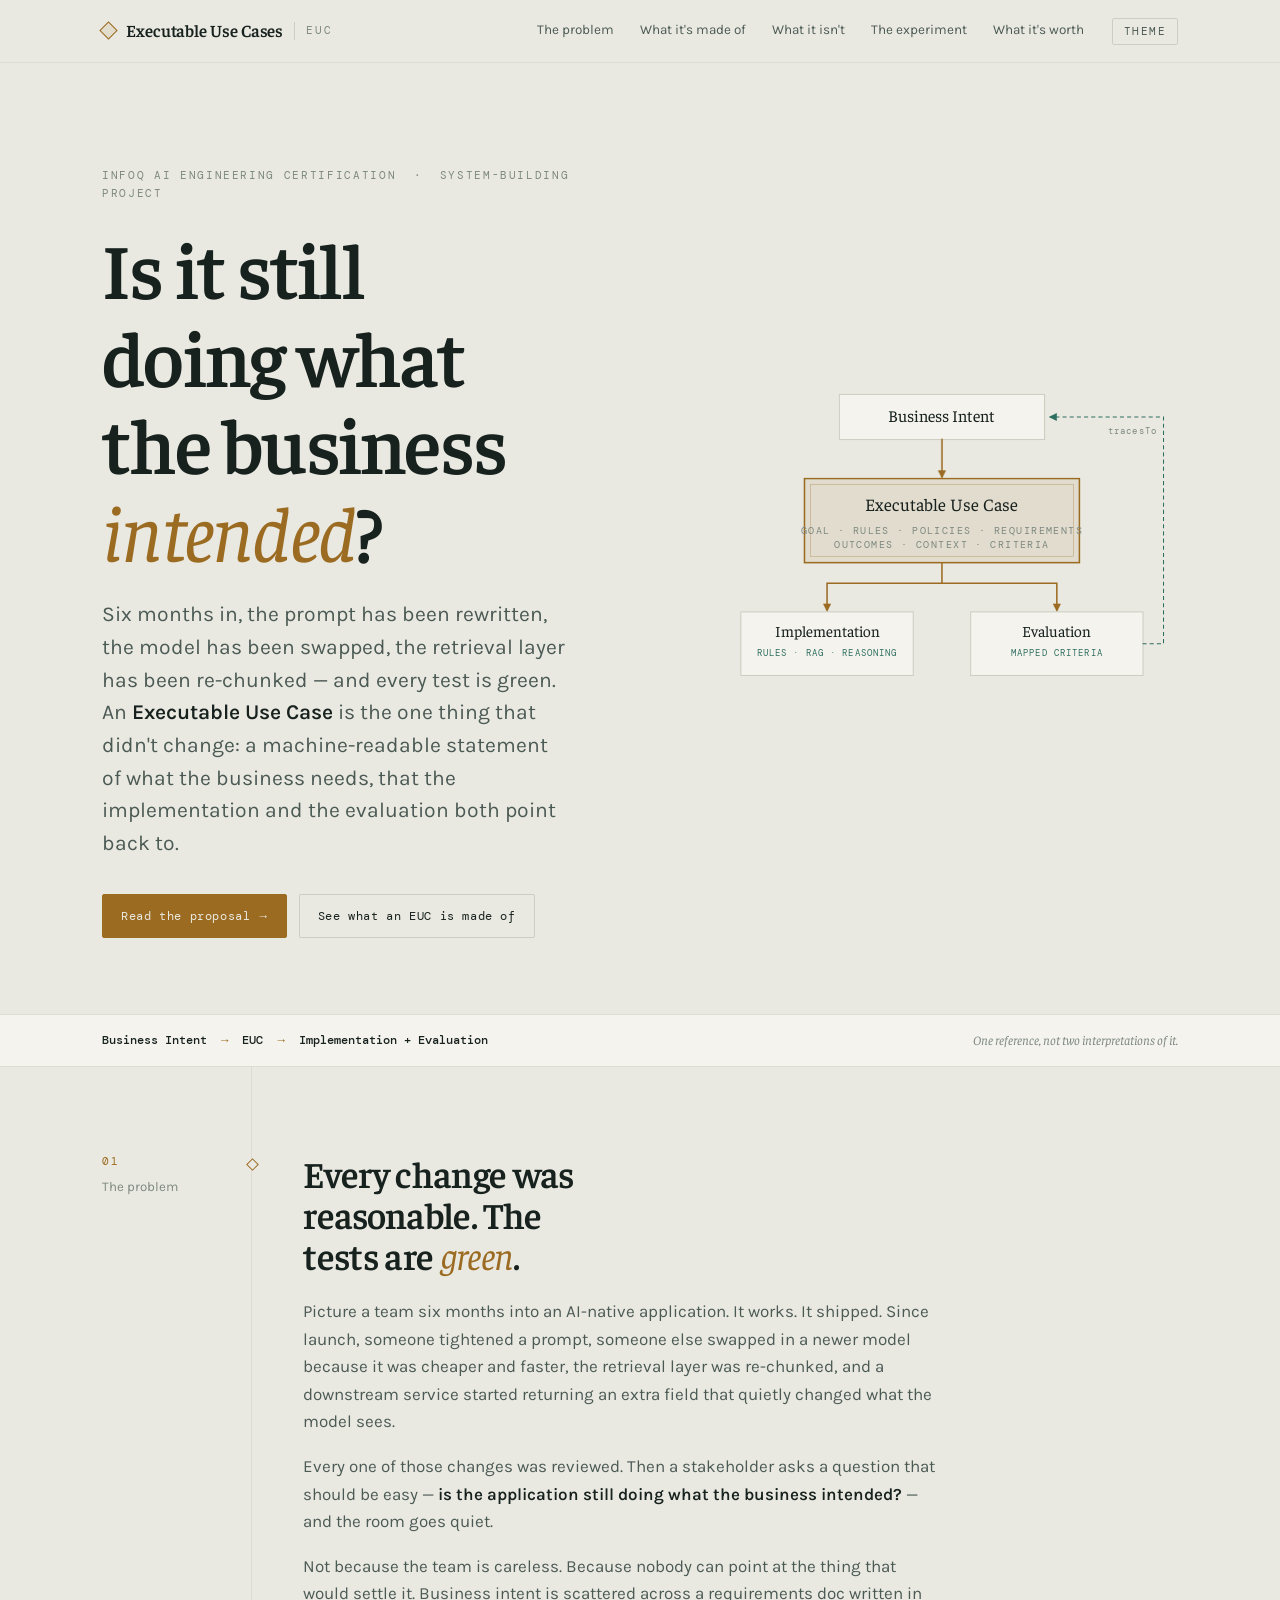
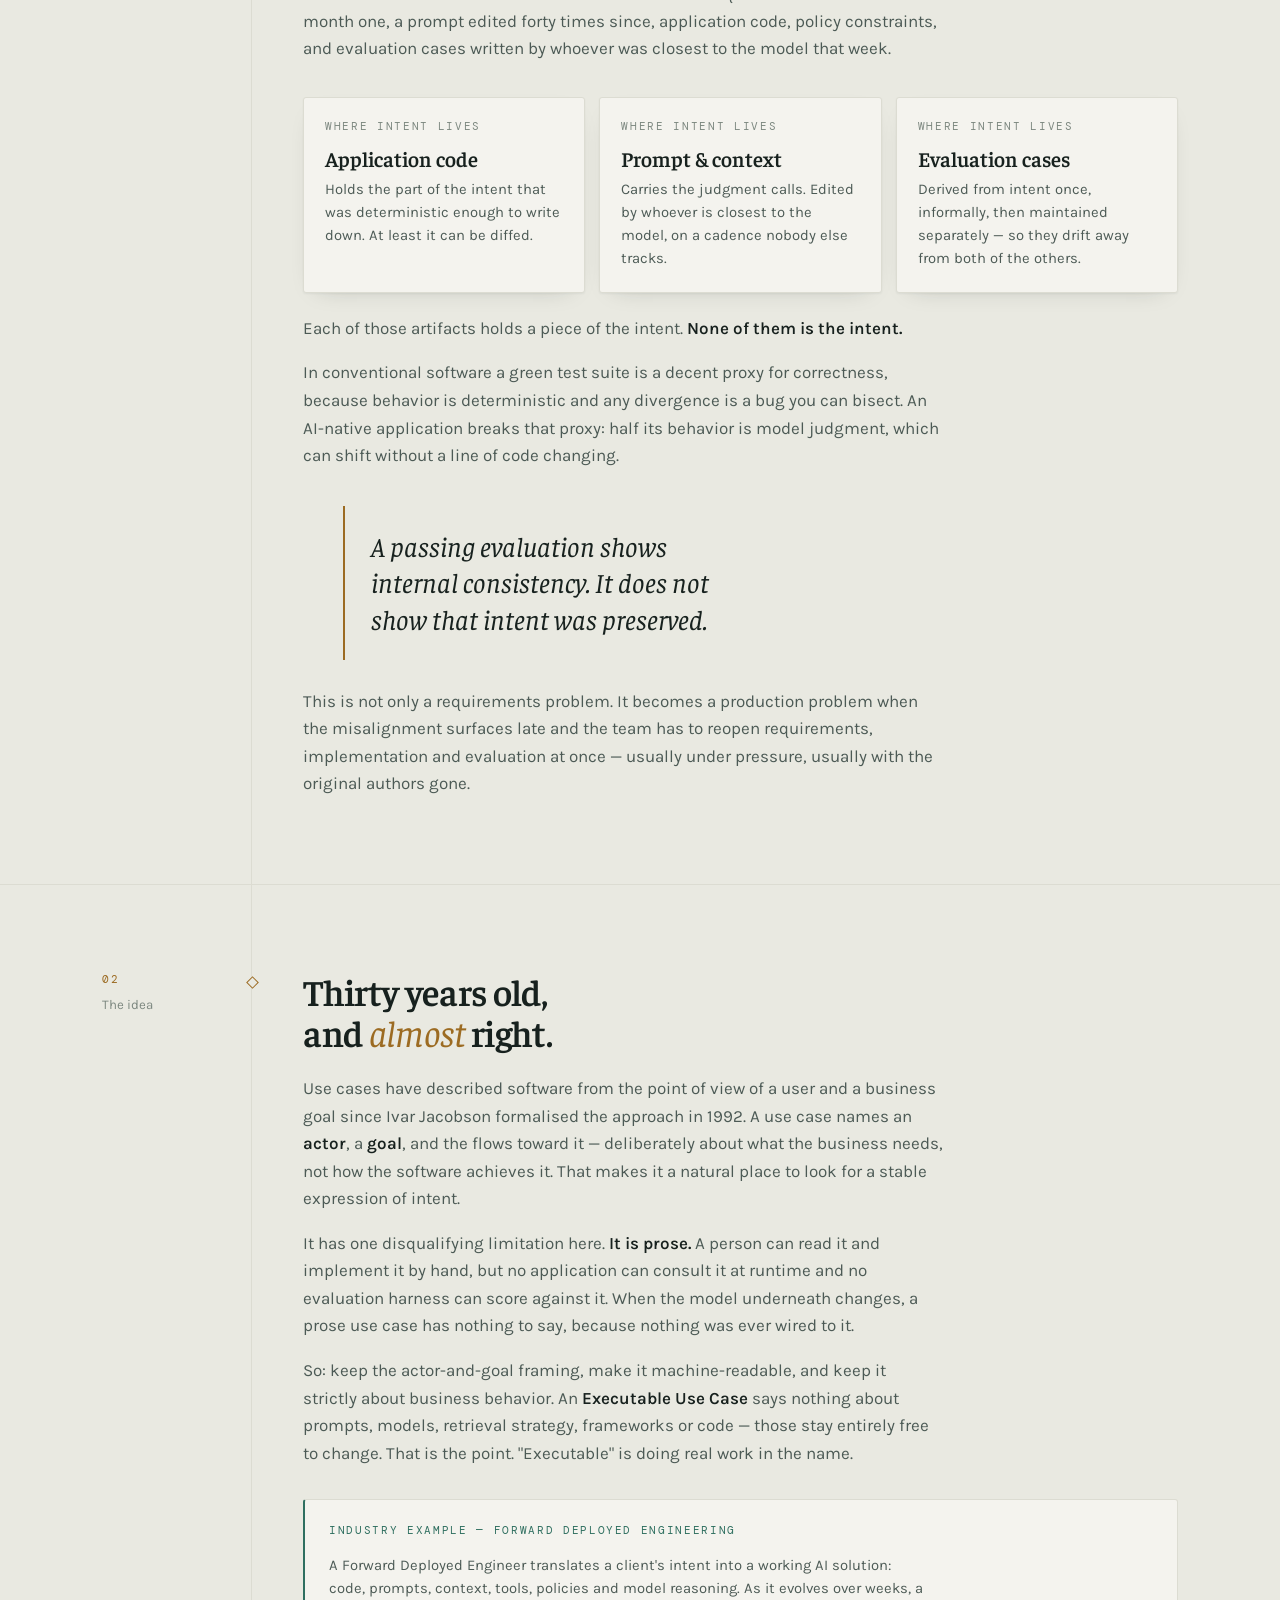
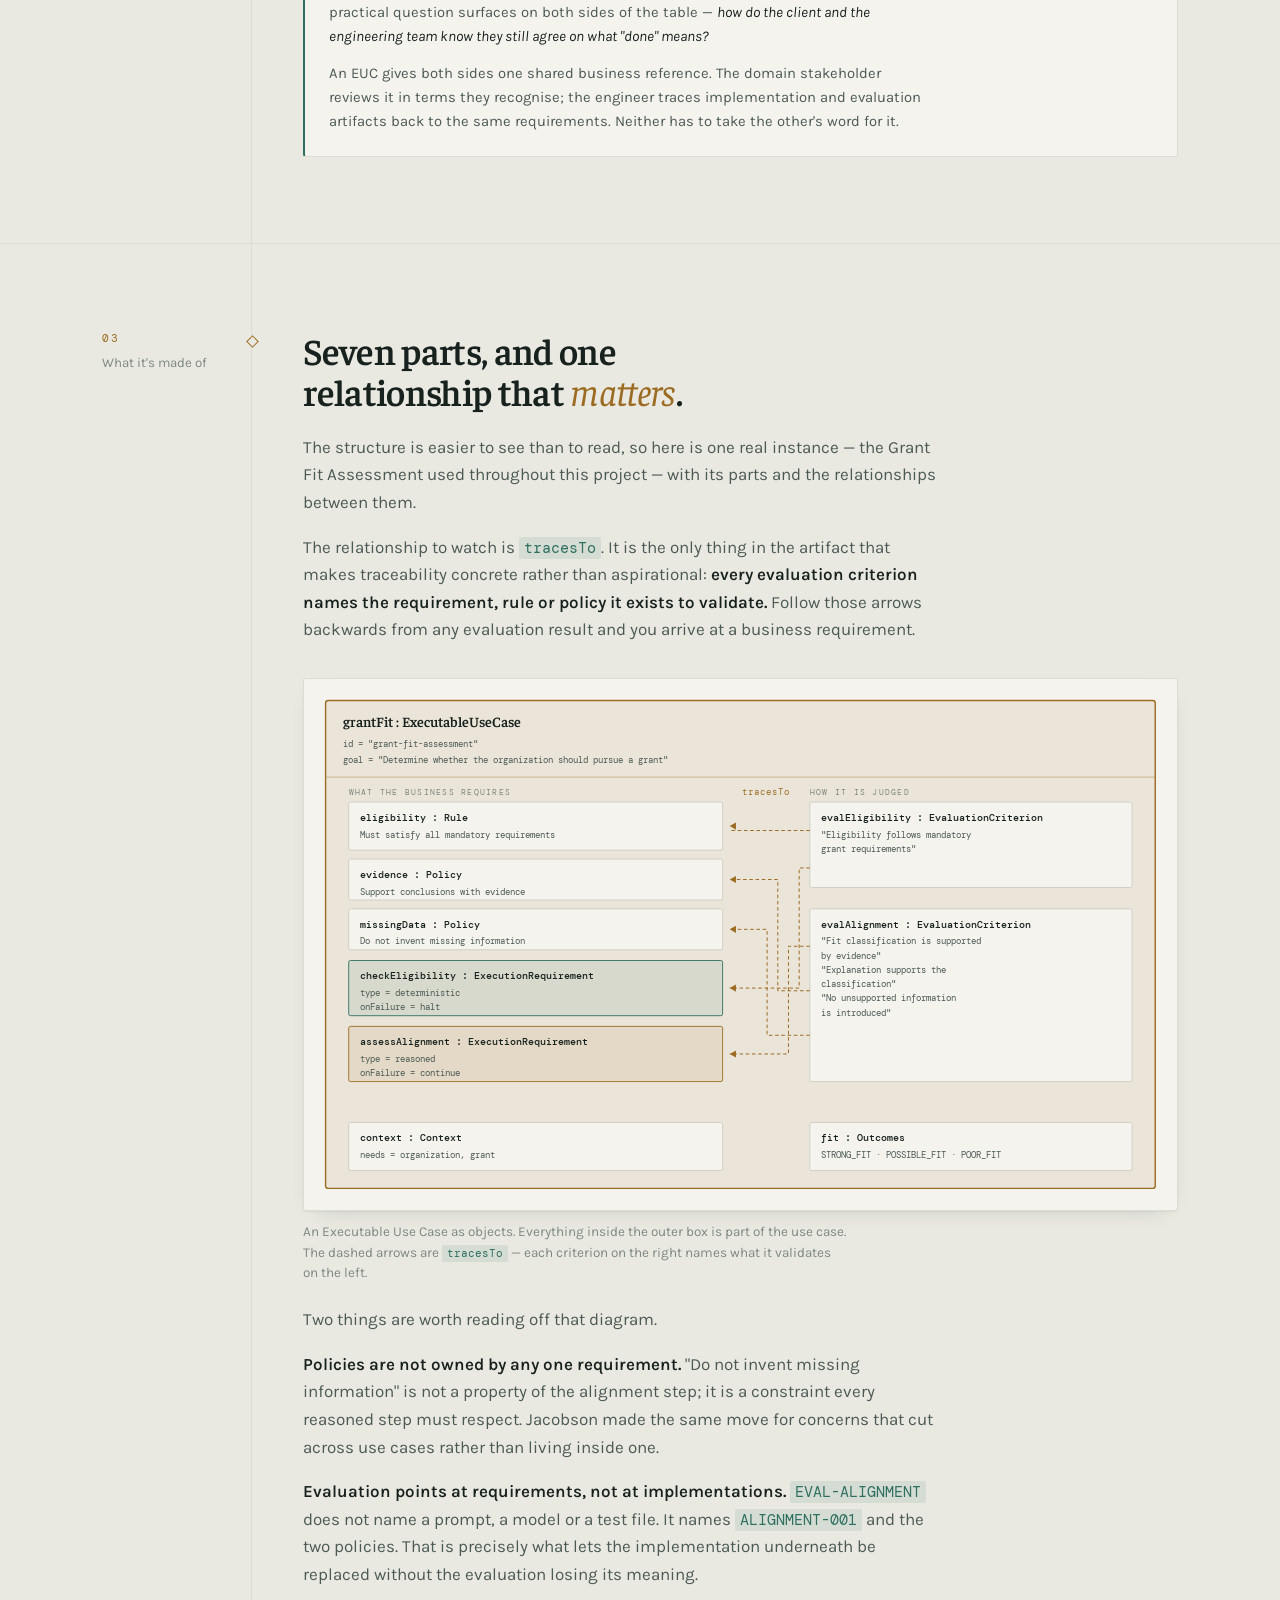
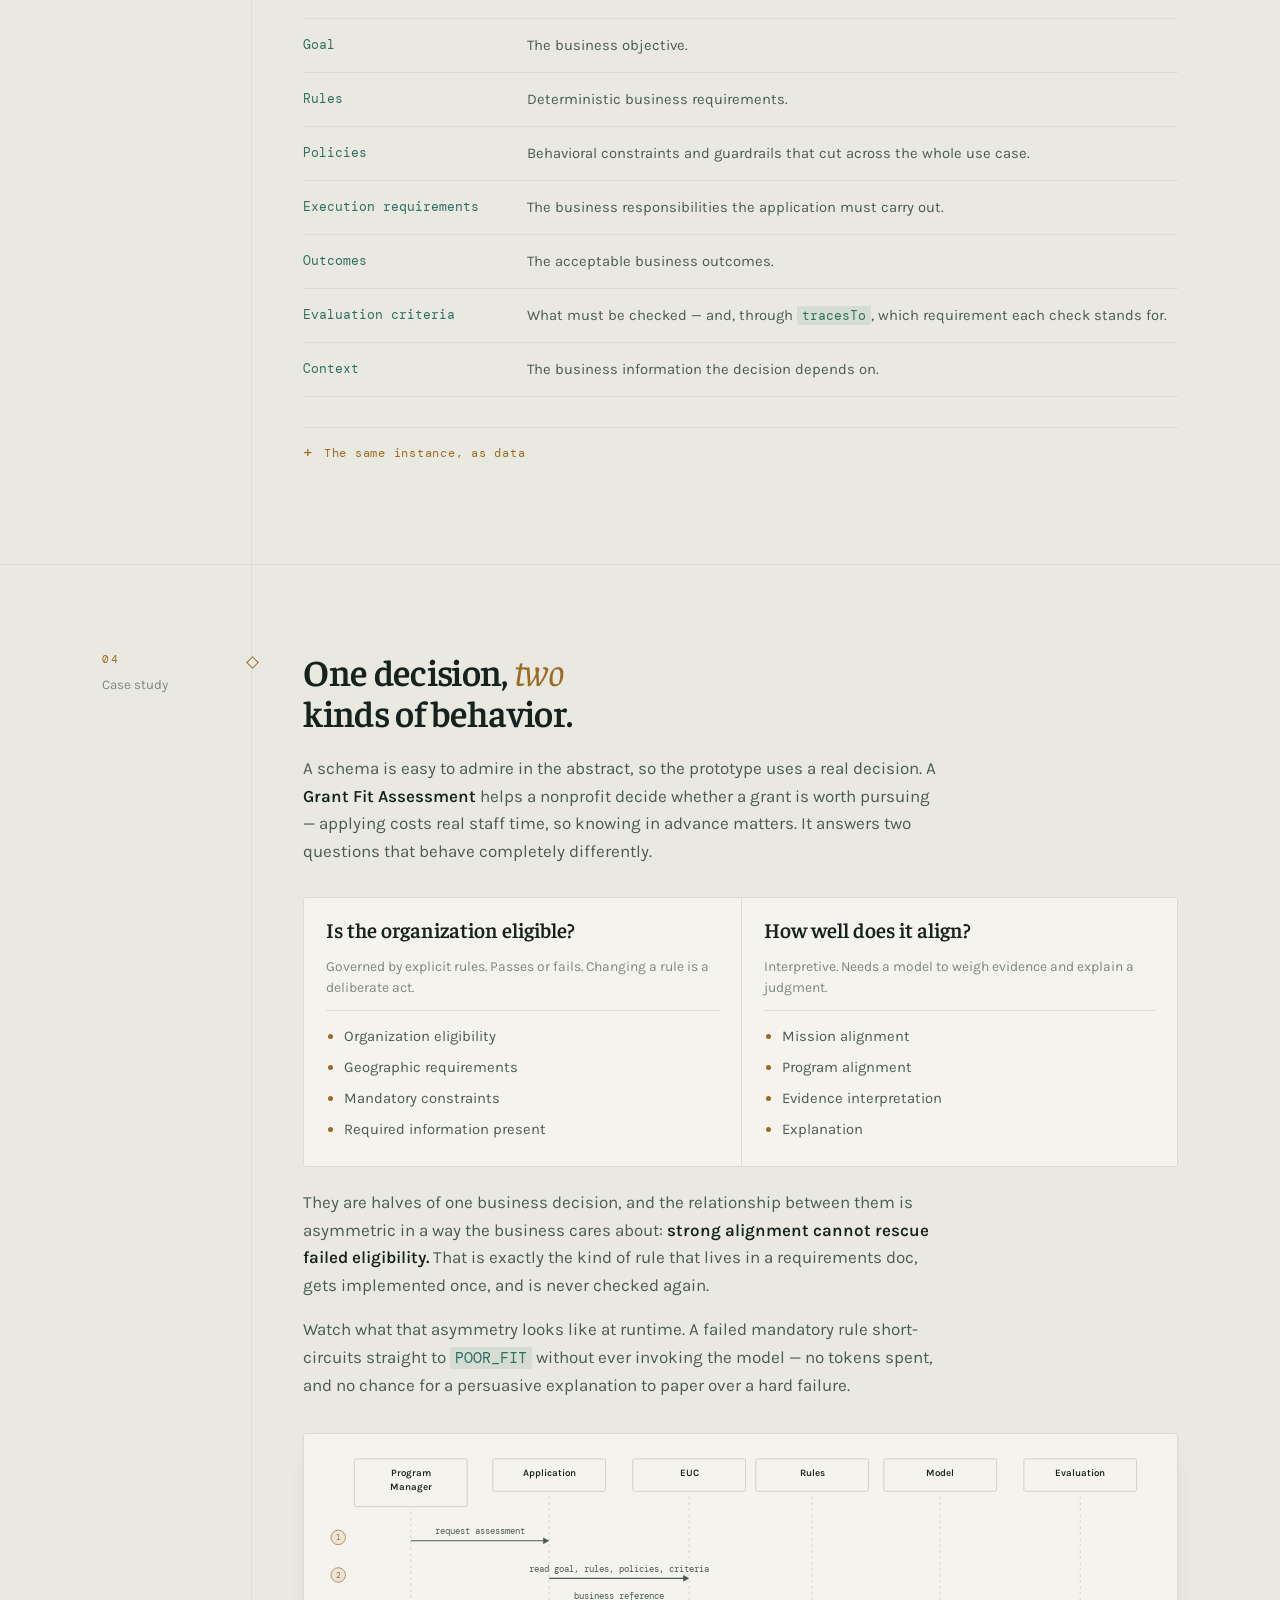
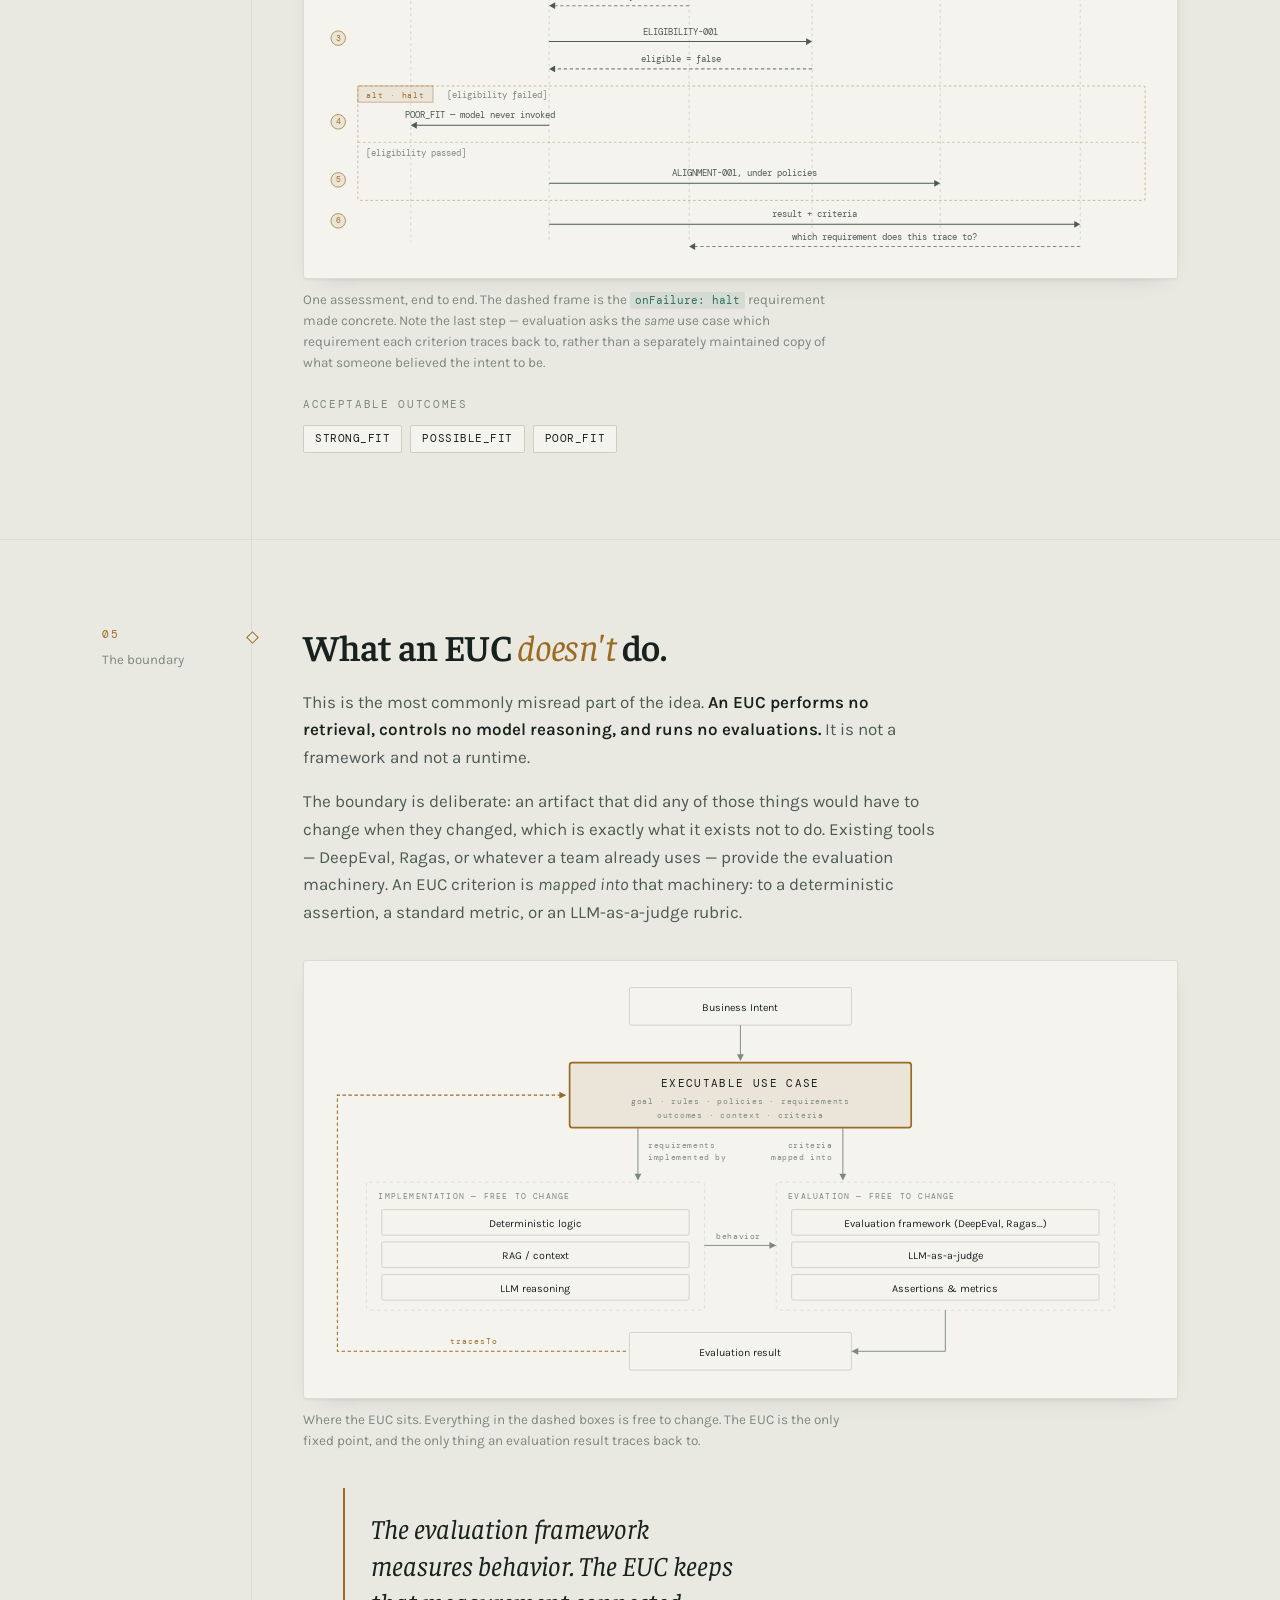
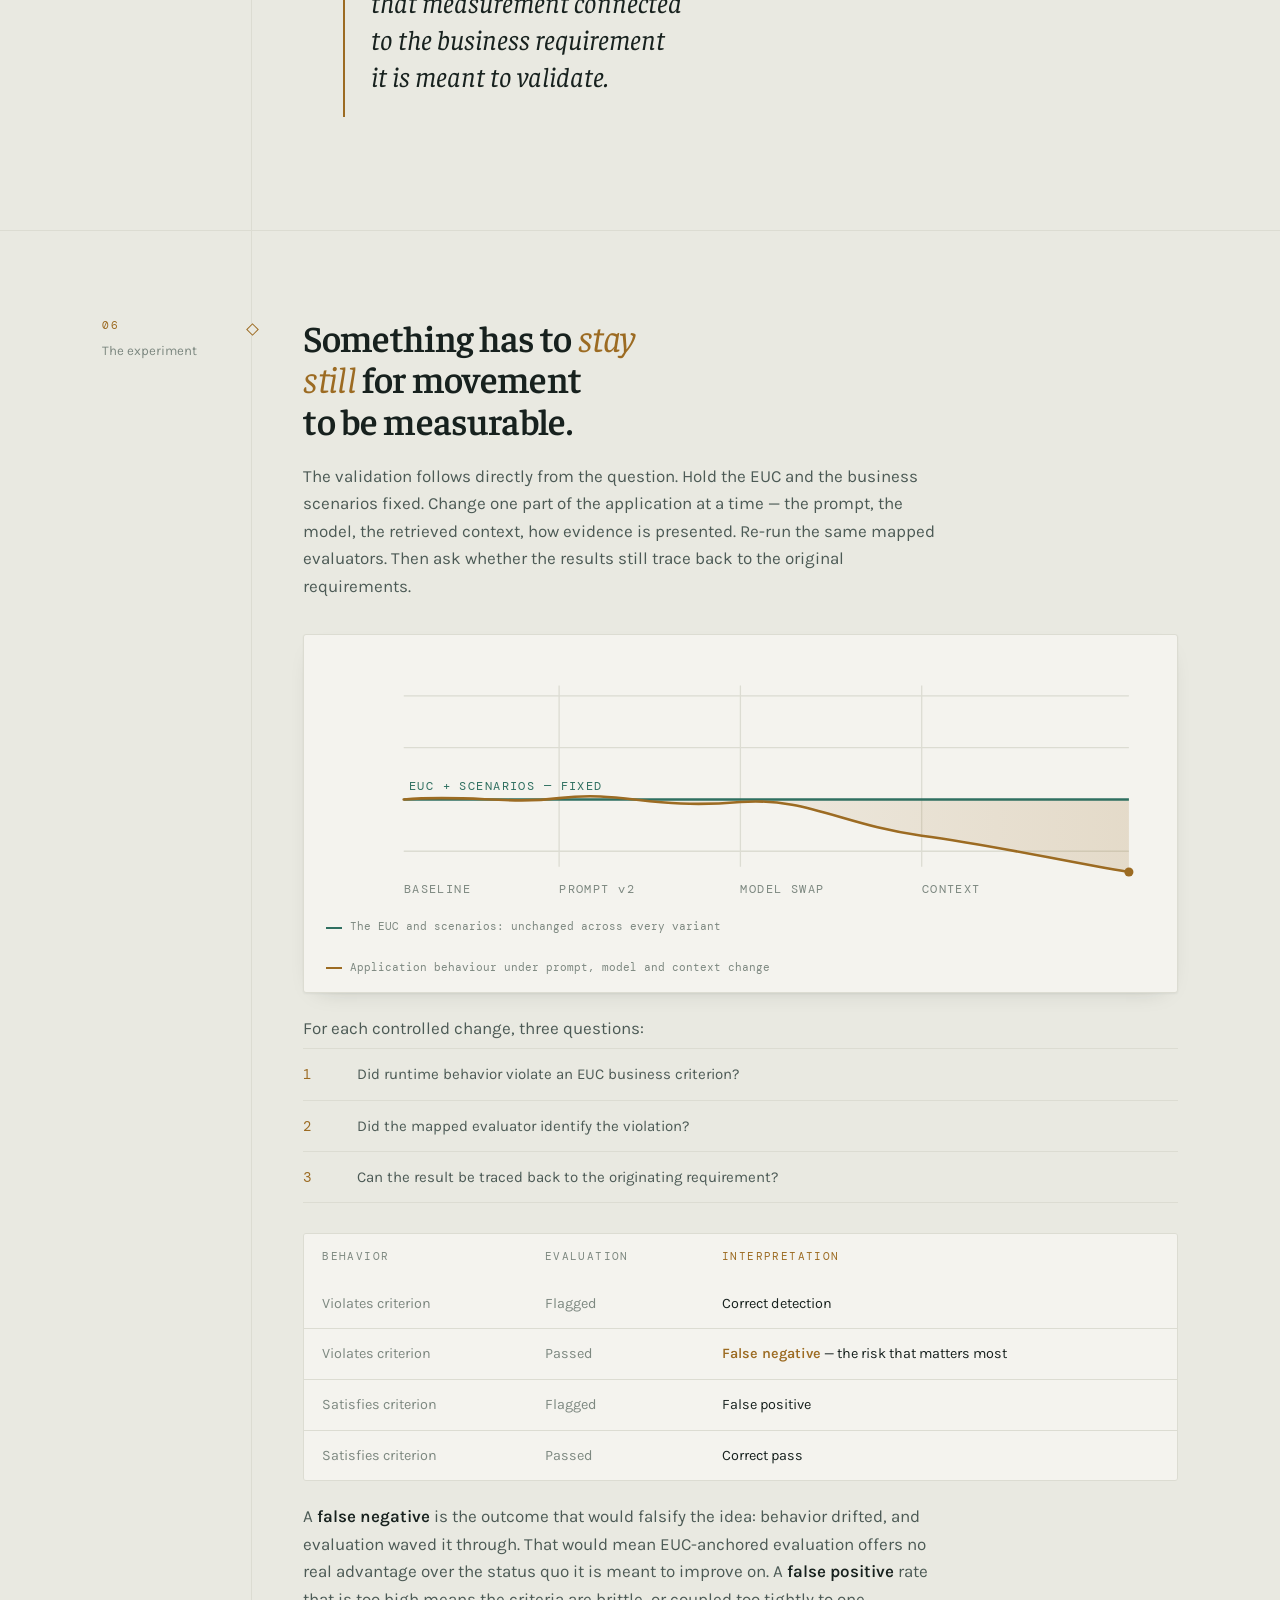
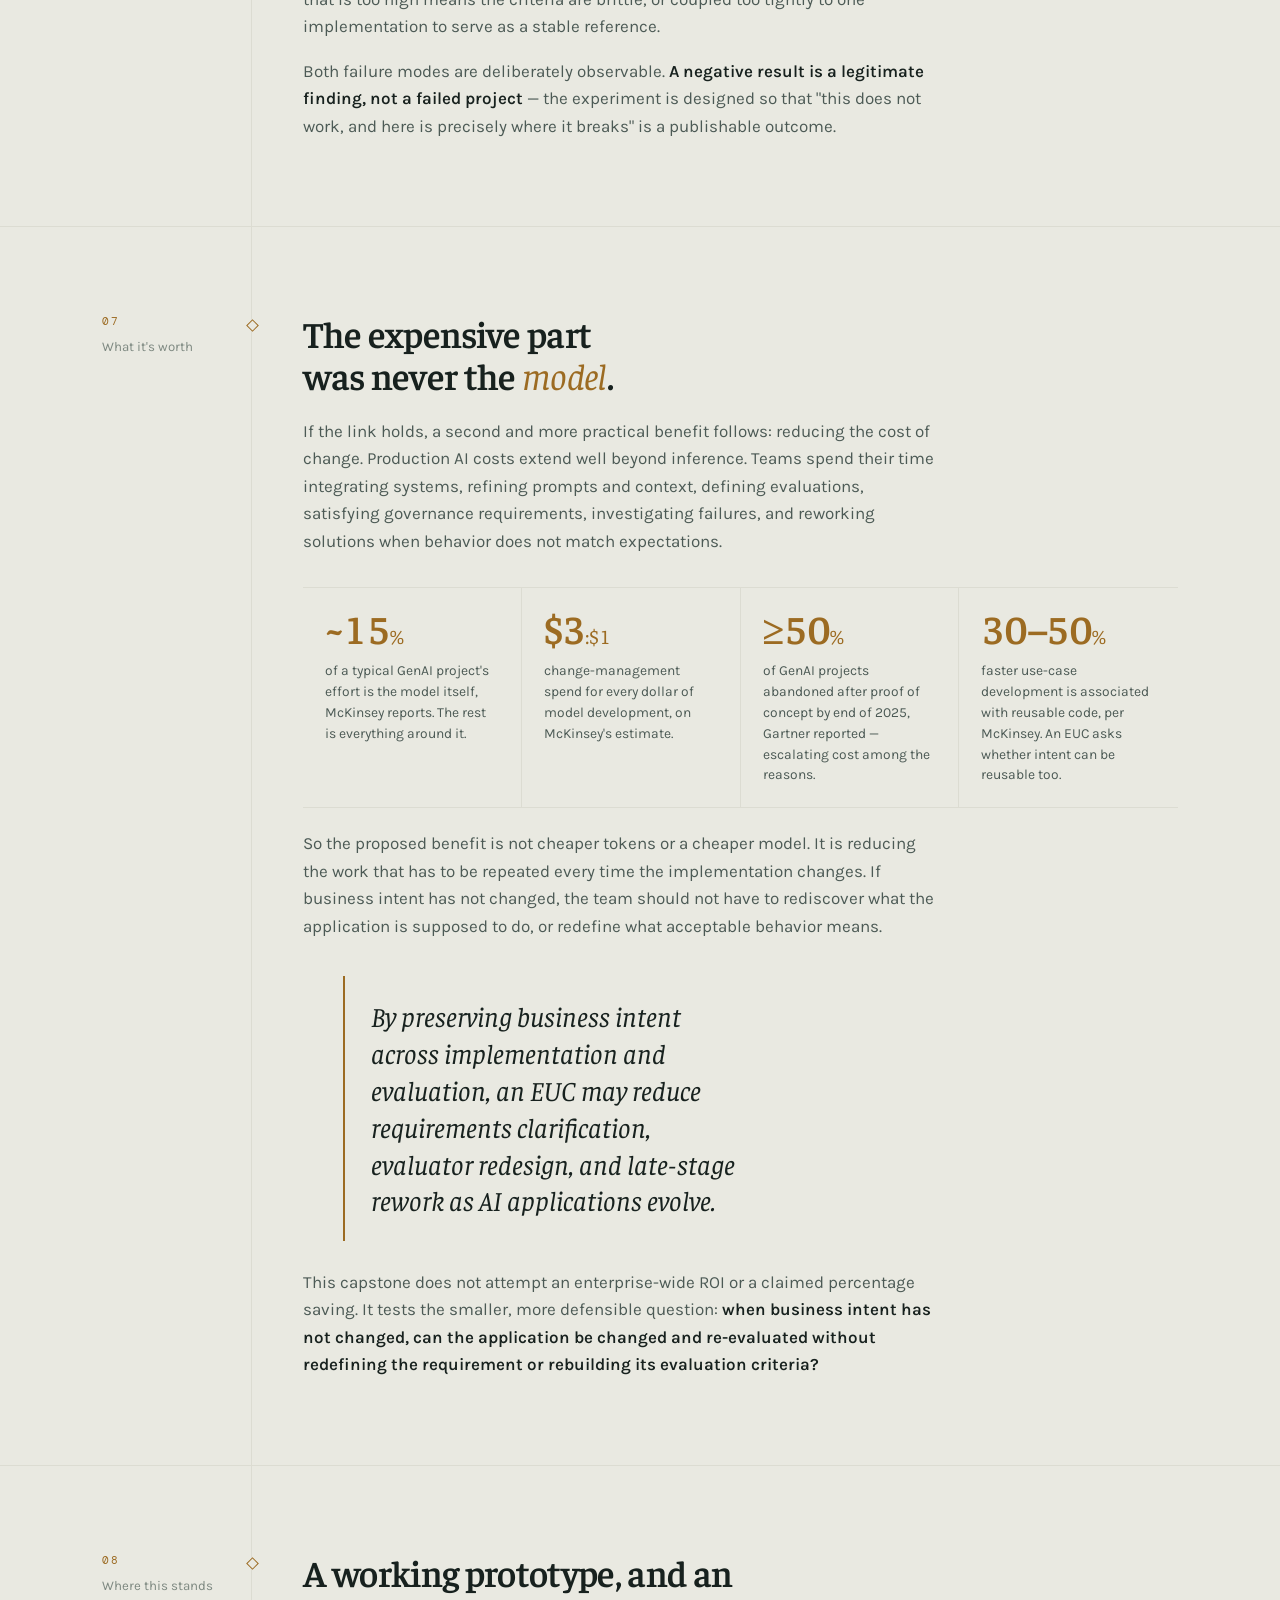
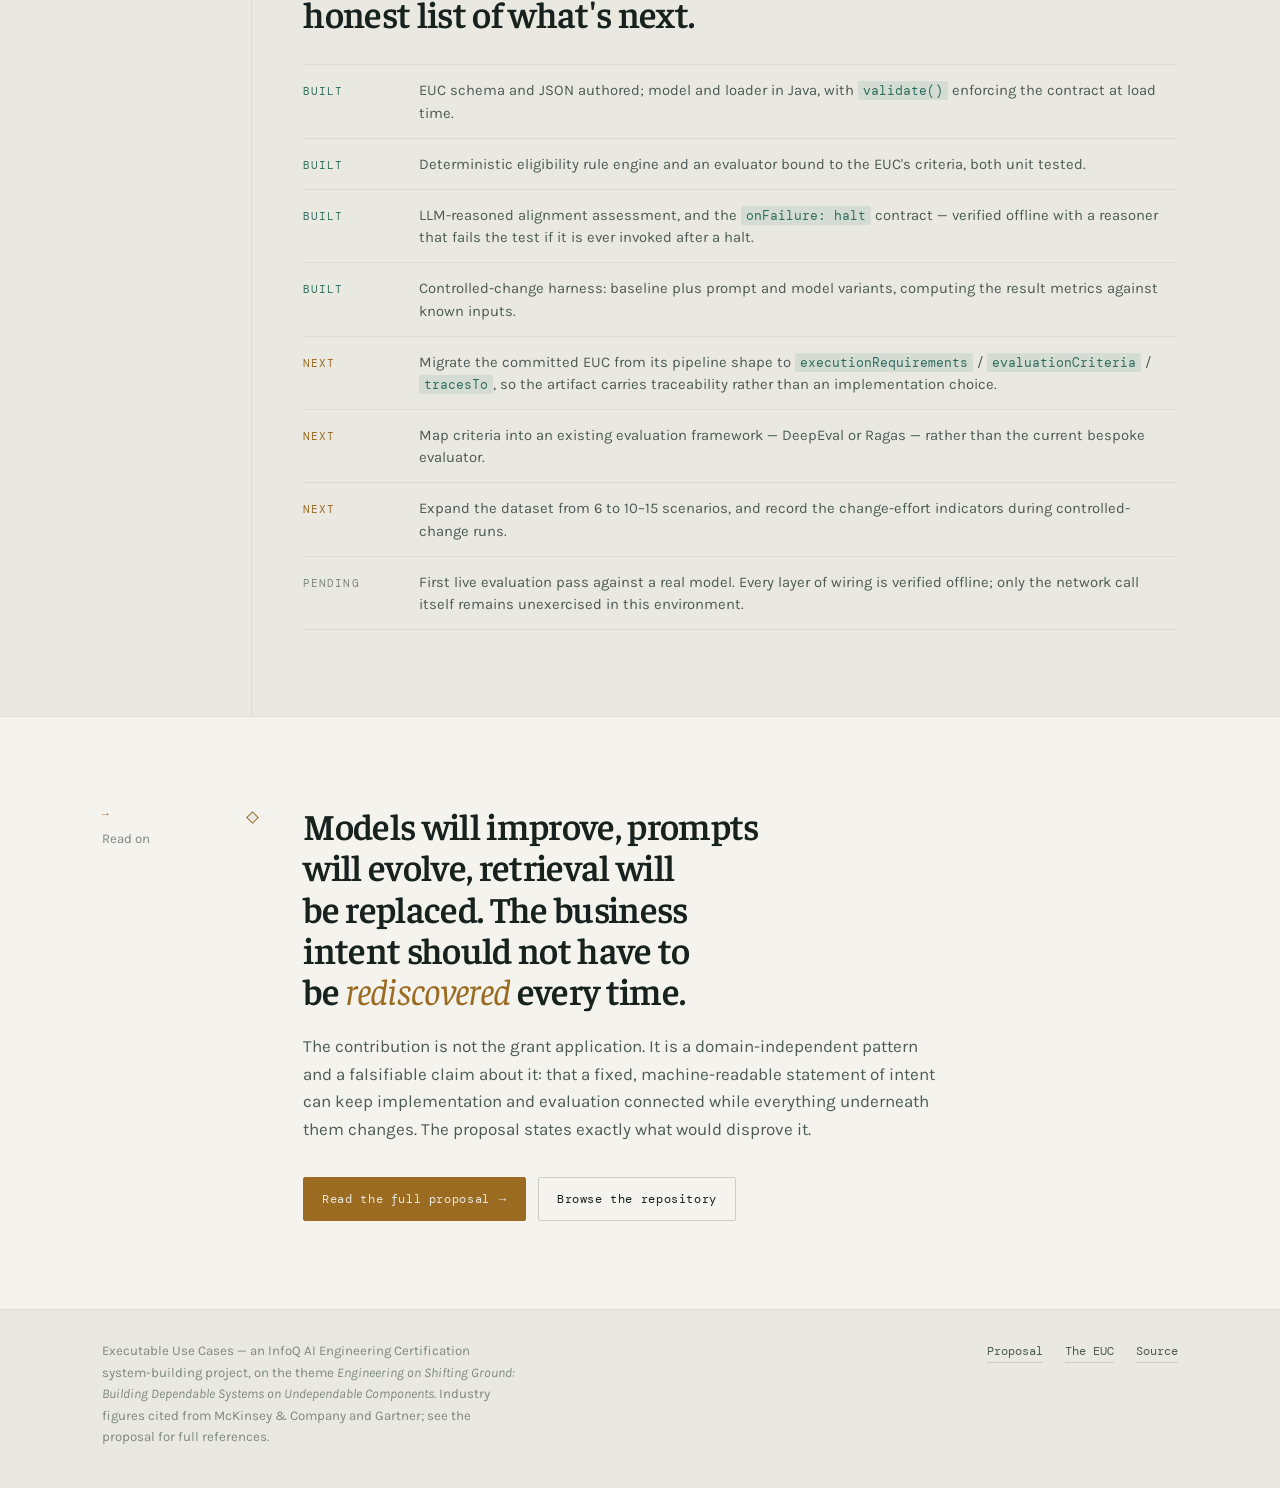
==== site/index.html @ ef8d4aca "Reconcile the proposal and landing page against the v1.4 PDF The v1.4 PDF proposal is substantially " ====
<!doctype html>
<html lang="en">
<head>
<meta charset="utf-8">
<meta name="viewport" content="width=device-width, initial-scale=1">
<title>Executable Use Cases</title>
<meta name="description" content="Can a machine-readable use case keep business intent, AI implementation and evaluation connected as the application evolves? A capstone experiment.">
<link rel="icon" href="data:image/svg+xml,%3Csvg%20xmlns%3D%27http%3A%2F%2Fwww.w3.org%2F2000%2Fsvg%27%20viewBox%3D%270%200%2032%2032%27%3E%3Crect%20width%3D%2732%27%20height%3D%2732%27%20fill%3D%27%23e9e9e1%27%2F%3E%3Crect%20x%3D%279%27%20y%3D%279%27%20width%3D%2714%27%20height%3D%2714%27%20fill%3D%27none%27%20stroke%3D%27%239c6b22%27%20stroke-width%3D%273%27%20transform%3D%27rotate%2845%2016%2016%29%27%2F%3E%3C%2Fsvg%3E">
<meta name="theme-color" content="#e9e9e1" media="(prefers-color-scheme: light)">
<meta name="theme-color" content="#101615" media="(prefers-color-scheme: dark)">
<meta property="og:type" content="website">
<meta property="og:title" content="Executable Use Cases">
<meta property="og:description" content="Can a machine-readable use case keep business intent, AI implementation and evaluation connected as the application evolves? A capstone experiment.">
<meta property="og:image" content="og-card.png">
<meta property="og:image:width" content="1200">
<meta property="og:image:height" content="630">
<meta property="og:image:alt" content="Executable Use Cases — Intent that outlives the model. A fixed datum line with a measured behaviour curve drifting away from it.">
<meta name="twitter:card" content="summary_large_image">
<meta name="twitter:title" content="Executable Use Cases">
<meta name="twitter:description" content="Can a machine-readable use case keep business intent, AI implementation and evaluation connected as the application evolves? A capstone experiment.">
<meta name="twitter:image" content="og-card.png">
<style>
/* ── Webfonts, subset to latin and embedded so the page has no network dependency ─ */
@font-face{font-family:'DM Mono';font-style:normal;font-weight:400;font-display:swap;src:url([data-uri]) format('woff2')}
@font-face{font-family:'DM Mono';font-style:normal;font-weight:500;font-display:swap;src:url([data-uri]) format('woff2')}
@font-face{font-family:'Faustina';font-style:italic;font-weight:400;font-display:swap;src:url([data-uri]) format('woff2')}
@font-face{font-family:'Faustina';font-style:normal;font-weight:400;font-display:swap;src:url([data-uri]) format('woff2')}
@font-face{font-family:'Faustina';font-style:normal;font-weight:600;font-display:swap;src:url([data-uri]) format('woff2')}
@font-face{font-family:'Karla';font-style:italic;font-weight:400;font-display:swap;src:url([data-uri]) format('woff2')}
@font-face{font-family:'Karla';font-style:normal;font-weight:400;font-display:swap;src:url([data-uri]) format('woff2')}
@font-face{font-family:'Karla';font-style:normal;font-weight:600;font-display:swap;src:url([data-uri]) format('woff2')}

/* ── Tokens: light is the base; dark redefines only these ─────────────── */
:root{
  --ground:#e9e9e1;
  --surface:#f4f3ee;
  --surface-2:#e2e2d8;
  --ink:#17211e;
  --ink-soft:#4c5a55;
  --ink-faint:#7d8880;
  --rule:#cdcdc1;
  --rule-soft:#dcdcd2;
  --brass:#9c6b22;
  --brass-lit:#b8802c;
  --brass-wash:rgba(156,107,34,.10);
  --verdigris:#2f6f60;
  --verdigris-wash:rgba(47,111,96,.10);
  --shadow:0 1px 2px rgba(23,33,30,.05),0 8px 24px -16px rgba(23,33,30,.28);
  --step--1:.815rem;
  --step-0:1.0625rem;
  --step-1:1.32rem;
  --step-2:1.72rem;
  --step-3:2.3rem;
  --step-4:3.1rem;
  --step-5:clamp(2.8rem,7.4vw,4.9rem);
  --rail:150px;
  --gutter:clamp(20px,5vw,52px);
}
@media (prefers-color-scheme: dark){
  :root:not([data-theme="light"]){
    --ground:#101615;
    --surface:#18211f;
    --surface-2:#212b28;
    --ink:#e7e8e0;
    --ink-soft:#a5b0a9;
    --ink-faint:#6f7d76;
    --rule:#2b3633;
    --rule-soft:#222c2a;
    --brass:#d6a057;
    --brass-lit:#e6ba79;
    --brass-wash:rgba(214,160,87,.12);
    --verdigris:#5ea391;
    --verdigris-wash:rgba(94,163,145,.12);
    --shadow:0 1px 2px rgba(0,0,0,.4),0 10px 30px -18px rgba(0,0,0,.8);
  }
}
:root[data-theme="dark"]{
  --ground:#101615;
  --surface:#18211f;
  --surface-2:#212b28;
  --ink:#e7e8e0;
  --ink-soft:#a5b0a9;
  --ink-faint:#6f7d76;
  --rule:#2b3633;
  --rule-soft:#222c2a;
  --brass:#d6a057;
  --brass-lit:#e6ba79;
  --brass-wash:rgba(214,160,87,.12);
  --verdigris:#5ea391;
  --verdigris-wash:rgba(94,163,145,.12);
  --shadow:0 1px 2px rgba(0,0,0,.4),0 10px 30px -18px rgba(0,0,0,.8);
}

*,*::before,*::after{box-sizing:border-box}
html{-webkit-text-size-adjust:100%}
body{
  margin:0;
  background:var(--ground);
  color:var(--ink);
  font-family:"Karla","Helvetica Neue",Arial,sans-serif;
  font-size:var(--step-0);
  line-height:1.62;
  overflow-x:hidden;
}
h1,h2,h3,h4{font-family:"Faustina",Georgia,"Times New Roman",serif;font-weight:600;line-height:1.12;text-wrap:balance;margin:0}
p{margin:0}
a{color:inherit}
:focus-visible{outline:2px solid var(--brass);outline-offset:3px;border-radius:2px}

.skiplink{position:absolute;left:-9999px;top:0;z-index:100;background:var(--brass);color:var(--ground);font-family:"DM Mono",monospace;font-size:.8rem;padding:10px 16px;text-decoration:none}
.skiplink:focus{left:8px;top:8px}
.mono{font-family:"DM Mono",ui-monospace,"SF Mono",Menlo,monospace}
.eyebrow{
  font-family:"DM Mono",ui-monospace,Menlo,monospace;
  font-size:.69rem;letter-spacing:.15em;text-transform:uppercase;
  color:var(--ink-faint);
}
.wrap{max-width:1180px;margin:0 auto;padding-inline:var(--gutter)}

/* ── Masthead ─────────────────────────────────────────────────────────── */
.masthead{
  position:sticky;top:0;z-index:50;
  background:var(--ground);
  background:color-mix(in srgb,var(--ground) 88%,transparent);
  backdrop-filter:blur(9px);
  border-bottom:1px solid var(--rule-soft);
}
.masthead .wrap{display:flex;align-items:center;gap:28px;height:62px}
.mark{display:flex;align-items:center;gap:11px;text-decoration:none;margin-right:auto;flex-shrink:0}
.mark .datum{width:13px;height:13px;flex:none;transform:rotate(45deg);border:1.5px solid var(--brass);background:var(--brass-wash)}
.mark .name{font-family:"Faustina",Georgia,serif;font-size:1.07rem;font-weight:600;letter-spacing:-.005em}
.mark .abbr{font-family:"DM Mono",monospace;font-size:.66rem;letter-spacing:.17em;color:var(--ink-faint);border-left:1px solid var(--rule);padding-left:11px}
.navlinks{display:flex;gap:26px}
.navlinks a{
  font-size:.845rem;text-decoration:none;color:var(--ink-soft);
  padding-bottom:2px;border-bottom:1px solid transparent;transition:color .18s,border-color .18s;
}
.navlinks a:hover{color:var(--ink);border-bottom-color:var(--brass)}
.themetoggle{
  font-family:"DM Mono",monospace;font-size:.66rem;letter-spacing:.13em;text-transform:uppercase;
  background:transparent;border:1px solid var(--rule);color:var(--ink-soft);
  padding:6px 11px;border-radius:2px;cursor:pointer;transition:border-color .18s,color .18s;
}
.themetoggle:hover{border-color:var(--brass);color:var(--ink)}
@media (max-width:900px){.navlinks{display:none}}

/* ── Hero ─────────────────────────────────────────────────────────────── */
.hero{padding-block:clamp(56px,10vw,104px) clamp(44px,7vw,76px);position:relative;overflow:hidden}
.hero .wrap{display:grid;grid-template-columns:minmax(0,1.06fr) minmax(0,.94fr);gap:clamp(36px,6vw,72px);align-items:center}
.hero h1{font-size:var(--step-5);letter-spacing:-.022em;margin-block:20px 0}
.hero h1 em{font-style:italic;color:var(--brass);font-weight:400}
.hero .lede{margin-top:24px;font-size:var(--step-1);line-height:1.55;color:var(--ink-soft);max-width:36ch}
.hero .lede strong{color:var(--ink);font-weight:600}
.cta{display:flex;flex-wrap:wrap;gap:12px;margin-top:34px}
.btn{
  display:inline-flex;align-items:center;gap:9px;
  font-family:"DM Mono",monospace;font-size:.775rem;letter-spacing:.05em;
  text-decoration:none;padding:11px 18px;border-radius:2px;
  border:1px solid var(--brass);transition:background .18s,color .18s,transform .18s;
}
.btn-fill{background:var(--brass);color:var(--ground)}
.btn-fill:hover{background:var(--brass-lit);transform:translateY(-1px)}
.btn-line{color:var(--ink);border-color:var(--rule)}
.btn-line:hover{border-color:var(--brass);color:var(--brass);transform:translateY(-1px)}
.btn .arrow{transition:transform .18s}
.btn:hover .arrow{transform:translateX(3px)}
@media (max-width:860px){.hero .wrap{grid-template-columns:1fr}.hero .lede{max-width:none}}

/* the plate diagram */
.plate{width:100%;height:auto;display:block}
.plate .draw{stroke-dasharray:1;stroke-dashoffset:1;animation:draw 1.3s ease forwards}
.plate .draw.d2{animation-delay:.34s}
.plate .draw.d3{animation-delay:.62s}
.plate .fade{opacity:0;animation:fade .7s ease forwards}
.plate .fade.f2{animation-delay:.5s}
.plate .fade.f3{animation-delay:.78s}
.plate .fade.f4{animation-delay:.98s}
@keyframes draw{to{stroke-dashoffset:0}}
@keyframes fade{to{opacity:1}}

/* the datum strip under the hero */
.datumstrip{border-block:1px solid var(--rule-soft);background:var(--surface)}
.datumstrip .wrap{display:flex;flex-wrap:wrap;align-items:center;gap:14px 22px;padding-block:15px}
.datumstrip .chain{display:flex;align-items:center;gap:14px;flex-wrap:wrap;font-family:"DM Mono",monospace;font-size:.775rem;color:var(--ink-soft)}
.datumstrip .chain b{color:var(--ink);font-weight:500}
.datumstrip .chain span[aria-hidden]{color:var(--brass)}
.datumstrip .note{margin-left:auto;font-size:.8rem;color:var(--ink-faint);font-style:italic;font-family:"Faustina",serif}

/* ── Field: the continuous datum line ─────────────────────────────────── */
.field{position:relative}
.field::before{
  content:"";position:absolute;top:0;bottom:0;
  left:calc(50% - 590px + var(--gutter) + var(--rail) - 1px);
  width:1px;background:var(--rule-soft);
}
@media (max-width:1180px){.field::before{left:calc(var(--gutter) + var(--rail) - 1px)}}
@media (max-width:900px){.field::before{display:none}}

section.band{padding-block:clamp(52px,7vw,86px);border-top:1px solid var(--rule-soft);scroll-margin-top:74px}
section.band:first-child{border-top:none}
section.band > .wrap{display:grid;grid-template-columns:var(--rail) minmax(0,1fr);gap:clamp(26px,4vw,54px)}
.rail{position:relative;padding-right:26px}
.rail::after{
  content:"";position:absolute;right:-5px;top:.44em;
  width:9px;height:9px;transform:rotate(45deg);
  background:var(--ground);border:1.5px solid var(--brass);
}
.rail .num{display:block;font-family:"DM Mono",monospace;font-size:.69rem;letter-spacing:.14em;color:var(--brass);margin-bottom:7px}
.rail .lbl{display:block;font-size:.83rem;color:var(--ink-faint);line-height:1.42}
@media (max-width:900px){
  section.band > .wrap{grid-template-columns:1fr;gap:20px}
  .rail{padding-right:0;display:flex;align-items:baseline;gap:12px}
  .rail::after{display:none}
  .rail .num{margin-bottom:0}
}

/* grid/flex children must be allowed to shrink below their content width */
section.band > .wrap > *,
.closing .wrap > *,
.stage > div,
.hero .wrap > *{min-width:0}

h2.tagline{font-size:var(--step-3);letter-spacing:-.018em;max-width:20ch}
h2.tagline em{font-style:italic;color:var(--brass);font-weight:400}
.prose{max-width:64ch;display:flex;flex-direction:column;gap:17px;margin-top:22px;color:var(--ink-soft)}
.prose strong{color:var(--ink);font-weight:600}
code{font-family:"DM Mono",ui-monospace,Menlo,monospace;font-size:.87em;color:var(--verdigris);background:var(--verdigris-wash);padding:1px 5px;border-radius:2px}

/* ── Reusable pieces ──────────────────────────────────────────────────── */
.cards{display:grid;grid-template-columns:repeat(auto-fit,minmax(238px,1fr));gap:14px;margin-top:34px}
.card{background:var(--surface);border:1px solid var(--rule-soft);border-radius:3px;padding:20px 21px 22px;box-shadow:var(--shadow)}
.card h3{font-size:var(--step-1);margin-bottom:8px}
.card p{font-size:.925rem;color:var(--ink-soft);line-height:1.55}
.card .tag{display:block;margin-bottom:11px}

.quote{
  margin-top:36px;padding:22px 0 22px 26px;border-left:2px solid var(--brass);
  font-family:"Faustina",Georgia,serif;font-size:var(--step-2);line-height:1.34;
  font-style:italic;max-width:28ch;text-wrap:balance;
}

/* stages */
.stages{margin-top:32px;display:flex;flex-direction:column;gap:0}
.stage{
  display:grid;grid-template-columns:38px minmax(0,1fr) auto;gap:20px;align-items:start;
  padding:19px 0;border-top:1px solid var(--rule-soft);
}
.stage:first-child{border-top:none}
.stage .g{font-family:"DM Mono",monospace;font-size:.9rem;color:var(--brass);padding-top:2px;font-variant-numeric:tabular-nums}
.stage .sid{font-family:"DM Mono",monospace;font-size:.9rem;letter-spacing:-.01em}
.stage .sdesc{font-size:.925rem;color:var(--ink-soft);margin-top:4px;max-width:56ch;line-height:1.5}
.stage .meta{display:flex;gap:8px;align-items:center;flex-wrap:wrap;justify-content:flex-end}
@media (max-width:660px){
  .stage{grid-template-columns:32px minmax(0,1fr);gap:14px}
  .stage .meta{grid-column:2;justify-content:flex-start;margin-top:9px}
}
.pill{
  font-family:"DM Mono",monospace;font-size:.66rem;letter-spacing:.09em;text-transform:uppercase;
  padding:3px 9px;border-radius:2px;white-space:nowrap;border:1px solid transparent;
}
.pill.det{color:var(--verdigris);background:var(--verdigris-wash);border-color:var(--rule);border-color:color-mix(in srgb,var(--verdigris) 32%,transparent)}
.pill.rea{color:var(--brass);background:var(--brass-wash);border-color:var(--rule);border-color:color-mix(in srgb,var(--brass) 34%,transparent)}
.pill.halt{color:var(--ink-faint);border-color:var(--rule)}
.pill.out{color:var(--ink);border-color:var(--rule);background:var(--surface);text-transform:none;letter-spacing:.05em;white-space:normal;line-height:1.5;padding:5px 11px}
.chips{display:flex;flex-wrap:wrap;gap:8px}

/* code */
.codeblock{
  margin-top:26px;background:var(--surface);border:1px solid var(--rule-soft);border-radius:3px;
  overflow-x:auto;box-shadow:var(--shadow);
}
.codeblock .head{
  display:flex;align-items:center;gap:10px;padding:9px 16px;border-bottom:1px solid var(--rule-soft);
  font-family:"DM Mono",monospace;font-size:.7rem;letter-spacing:.08em;color:var(--ink-faint);
  position:sticky;left:0;
}
.codeblock pre{margin:0;padding:17px 18px;font-family:"DM Mono",monospace;font-size:.79rem;line-height:1.72}
.codeblock .k{color:var(--verdigris)}
.codeblock .s{color:var(--brass)}
.codeblock .c{color:var(--ink-faint)}

/* field table */
.ftable{margin-top:30px;border-top:1px solid var(--rule-soft)}
.frow{display:grid;grid-template-columns:minmax(0,200px) minmax(0,1fr);gap:24px;padding:15px 0;border-bottom:1px solid var(--rule-soft)}
.frow dt{font-family:"DM Mono",monospace;font-size:.82rem;color:var(--verdigris)}
.frow dd{margin:0;font-size:.925rem;color:var(--ink-soft);line-height:1.55}
@media (max-width:660px){.frow{grid-template-columns:1fr;gap:5px}}

/* gauge */
.gauge{margin-top:34px;background:var(--surface);border:1px solid var(--rule-soft);border-radius:3px;padding:22px 22px 16px;box-shadow:var(--shadow)}
.gauge svg{width:100%;height:auto;display:block}
.gauge .legend{display:flex;gap:22px;flex-wrap:wrap;margin-top:14px;font-family:"DM Mono",monospace;font-size:.7rem;color:var(--ink-faint)}
.gauge .legend i{display:inline-block;width:16px;height:0;border-top-width:2px;margin-right:8px;vertical-align:middle}
.reveal .measured{stroke-dasharray:640;stroke-dashoffset:640;transition:stroke-dashoffset 1.9s cubic-bezier(.4,0,.2,1)}
.reveal.on .measured{stroke-dashoffset:0}
.reveal .band-fill{opacity:0;transition:opacity 1s ease .9s}
.reveal.on .band-fill{opacity:1}

/* metrics */
.metrics{display:grid;grid-template-columns:repeat(auto-fit,minmax(216px,1fr));gap:0;margin-top:32px;border-top:1px solid var(--rule-soft)}
.metric{padding:18px 20px 20px;border-bottom:1px solid var(--rule-soft);border-right:1px solid var(--rule-soft)}
.metric:last-child{border-right:none}
.metric .mname{font-family:"Faustina",serif;font-size:1.16rem;line-height:1.25;font-weight:600;margin-bottom:9px;display:block;text-wrap:balance}
.metric p{font-size:.885rem;color:var(--ink-soft);line-height:1.52}

/* split */
.split{display:grid;grid-template-columns:1fr 1fr;gap:0;margin-top:32px;border:1px solid var(--rule-soft);border-radius:3px;overflow:hidden}
.split > div{padding:20px 22px 24px;background:var(--surface)}
.split > div + div{border-left:1px solid var(--rule-soft)}
.split h3{font-size:var(--step-1);margin-bottom:14px}
.split ul{margin:0;padding-left:18px;display:flex;flex-direction:column;gap:7px;font-size:.925rem;color:var(--ink-soft)}
.split li::marker{color:var(--brass)}
@media (max-width:660px){.split{grid-template-columns:1fr}.split > div + div{border-left:none;border-top:1px solid var(--rule-soft)}}

/* comparison */
.compare{margin-top:30px;overflow-x:auto;border:1px solid var(--rule-soft);border-radius:3px}
.compare table{border-collapse:collapse;width:100%;min-width:600px;background:var(--surface)}
.compare th,.compare td{text-align:left;padding:14px 18px;border-bottom:1px solid var(--rule-soft);font-size:.9rem;vertical-align:top;line-height:1.5}
.compare thead th{
  font-family:"DM Mono",monospace;font-size:.68rem;letter-spacing:.13em;text-transform:uppercase;
  color:var(--ink-faint);font-weight:400;
}
.compare thead th:last-child{color:var(--brass)}
.compare tbody th{font-weight:400;color:var(--ink-faint);font-size:.85rem;width:22%}
.compare td{color:var(--ink-soft)}
.compare td:last-child{color:var(--ink)}
.compare tr:last-child th,.compare tr:last-child td{border-bottom:none}

/* status */
.status{margin-top:30px;display:flex;flex-direction:column;gap:0;border-top:1px solid var(--rule-soft)}
.sitem{display:grid;grid-template-columns:96px minmax(0,1fr);gap:20px;padding:14px 0;border-bottom:1px solid var(--rule-soft);align-items:baseline}
.sitem .st{font-family:"DM Mono",monospace;font-size:.66rem;letter-spacing:.1em;text-transform:uppercase}
.sitem.done .st{color:var(--verdigris)}
.sitem.open .st{color:var(--brass)}
.sitem p{font-size:.925rem;color:var(--ink-soft);line-height:1.5}
@media (max-width:660px){.sitem{grid-template-columns:1fr;gap:5px}}

/* closing */
.closing{border-top:1px solid var(--rule-soft);background:var(--surface);padding-block:clamp(56px,8vw,88px)}
.closing .wrap{display:grid;grid-template-columns:var(--rail) minmax(0,1fr);gap:clamp(26px,4vw,54px)}
.closing h2{font-size:var(--step-3);letter-spacing:-.018em;max-width:22ch}
.closing h2 em{font-style:italic;color:var(--brass);font-weight:400}
@media (max-width:900px){.closing .wrap{grid-template-columns:1fr}}

footer{border-top:1px solid var(--rule-soft);padding-block:30px 40px}
footer .wrap{display:flex;flex-wrap:wrap;gap:16px 34px;align-items:baseline}
footer p{font-size:.83rem;color:var(--ink-faint);max-width:52ch}
footer .flinks{margin-left:auto;display:flex;gap:22px;flex-wrap:wrap}
footer a{font-family:"DM Mono",monospace;font-size:.74rem;color:var(--ink-soft);text-decoration:none;border-bottom:1px solid var(--rule)}
footer a:hover{color:var(--brass);border-bottom-color:var(--brass)}

@media (prefers-reduced-motion: reduce){
  *,*::before,*::after{animation-duration:.001ms !important;animation-delay:0ms !important;transition-duration:.001ms !important}
  .plate .fade{opacity:1}
  .plate .draw{stroke-dashoffset:0}
  .reveal .measured{stroke-dashoffset:0}
  .reveal .band-fill{opacity:1}
}

/* ── Figures & diagrams ───────────────────────────────────────────────── */
figure.figure{margin:34px 0 0;display:flex;flex-direction:column;gap:0}
.figbody{
  background:var(--surface);border:1px solid var(--rule-soft);border-radius:3px;
  padding:18px;overflow-x:auto;box-shadow:var(--shadow);
}
.figbody svg{display:block;width:100%;height:auto;min-width:660px}
figure.figure figcaption{
  margin-top:11px;font-size:.845rem;line-height:1.55;color:var(--ink-faint);max-width:68ch;
}
figure.figure figcaption code{font-size:.85em}
.fignote{margin-top:12px;font-size:.87rem;line-height:1.55;color:var(--ink-soft);max-width:68ch}

/* object diagram type */
.objdiag .oeuc{font-family:"Faustina",serif;font-size:16px;font-weight:600;fill:var(--ink)}
.objdiag .onm{font-family:"DM Mono",monospace;font-size:11.5px;font-weight:500;fill:var(--ink)}
.objdiag .oat{font-family:"DM Mono",monospace;font-size:10.5px;fill:var(--ink-soft)}
.objdiag .ogrp{font-family:"DM Mono",monospace;font-size:9.5px;letter-spacing:1.4px;fill:var(--ink-faint)}
.objdiag .otrace{font-family:"DM Mono",monospace;font-size:10px;letter-spacing:1.2px;fill:var(--brass)}
.objdiag .trace{fill:none;stroke:var(--brass);stroke-width:1.1;stroke-dasharray:4 3}
.objdiag .tracehead{fill:var(--brass)}

/* context diagram type */
.ctxdiag .ceuc{font-family:"DM Mono",monospace;font-size:12.5px;letter-spacing:1.6px;fill:var(--ink)}
.ctxdiag .cnm{font-family:"Karla",sans-serif;font-size:12.5px;fill:var(--ink)}
.ctxdiag .csub{font-family:"DM Mono",monospace;font-size:9.5px;letter-spacing:.9px;fill:var(--ink-faint)}
.ctxdiag .cgrp{font-family:"DM Mono",monospace;font-size:9.5px;letter-spacing:1.4px;fill:var(--ink-faint)}
.ctxdiag .cedge{fill:none;stroke:var(--ink-faint);stroke-width:1.1}
.ctxdiag .cedgehead{fill:var(--ink-faint)}
.ctxdiag .cedgelbl{font-family:"DM Mono",monospace;font-size:9px;letter-spacing:.7px;fill:var(--ink-faint)}
.ctxdiag .ctrace{fill:none;stroke:var(--brass);stroke-width:1.2;stroke-dasharray:4 3}
.ctxdiag .ctracehead{fill:var(--brass)}
.ctxdiag .ctracelbl{font-family:"DM Mono",monospace;font-size:9.5px;letter-spacing:1.1px;fill:var(--brass)}

/* interaction diagram type */
.seqdiag .snm{font-family:"Karla",sans-serif;font-size:11.5px;font-weight:600;fill:var(--ink)}
.seqdiag .slife{stroke:var(--rule);stroke-width:1;stroke-dasharray:3 4}
.seqdiag .smsg{fill:none;stroke:var(--ink-soft);stroke-width:1.2}
.seqdiag .smsg.dash{stroke:var(--ink-faint);stroke-dasharray:4 3}
.seqdiag .smsghead{fill:var(--ink-soft)}
.seqdiag .slbl{font-family:"DM Mono",monospace;font-size:10px;fill:var(--ink-soft)}
.seqdiag .snumbg{fill:var(--brass-wash);stroke:var(--brass);stroke-width:.8}
.seqdiag .snum{font-family:"DM Mono",monospace;font-size:9px;fill:var(--brass)}
.seqdiag .salt{font-family:"DM Mono",monospace;font-size:9.5px;letter-spacing:1px;fill:var(--brass)}
.seqdiag .sguard{font-family:"DM Mono",monospace;font-size:10px;fill:var(--ink-faint)}

/* ── Callout ──────────────────────────────────────────────────────────── */
.callout{
  margin-top:32px;padding:22px 24px;border:1px solid var(--rule-soft);border-left:2px solid var(--verdigris);
  border-radius:3px;background:var(--surface);display:flex;flex-direction:column;gap:14px;
}
.callout p{font-size:.925rem;line-height:1.6;color:var(--ink-soft);max-width:66ch}
.callout p.eyebrow{color:var(--verdigris);font-size:.69rem}
.callout em{color:var(--ink)}

/* ── Disclosure ───────────────────────────────────────────────────────── */
.disclose{margin-top:30px;border-top:1px solid var(--rule-soft)}
.disclose>summary{
  cursor:pointer;padding:15px 0;list-style:none;
  font-family:"DM Mono",monospace;font-size:.775rem;letter-spacing:.06em;color:var(--brass);
  display:flex;align-items:center;gap:10px;
}
.disclose>summary::-webkit-details-marker{display:none}
.disclose>summary::before{content:"+";font-size:1rem;line-height:1}
.disclose[open]>summary::before{content:"–"}
.disclose>summary:hover{color:var(--brass-lit)}

/* ── Split, extended ──────────────────────────────────────────────────── */
.split .splitsub{
  font-size:.865rem;line-height:1.5;color:var(--ink-faint);margin-bottom:14px;
  padding-bottom:13px;border-bottom:1px solid var(--rule-soft);
}

/* ── Numbered steps ───────────────────────────────────────────────────── */
ol.steps{
  margin:6px 0 0;padding:0;list-style:none;counter-reset:s;
  display:flex;flex-direction:column;gap:0;border-top:1px solid var(--rule-soft);
}
ol.steps li{
  counter-increment:s;display:grid;grid-template-columns:38px 1fr;gap:16px;align-items:baseline;
  padding:13px 0;border-bottom:1px solid var(--rule-soft);
  font-size:.94rem;color:var(--ink-soft);
}
ol.steps li::before{
  content:counter(s);font-family:"DM Mono",monospace;font-size:.85rem;color:var(--brass);
  font-variant-numeric:tabular-nums;
}

/* ── Stat figures ─────────────────────────────────────────────────────── */
.stats{
  display:grid;grid-template-columns:repeat(auto-fit,minmax(212px,1fr));gap:0;
  margin-top:32px;border-top:1px solid var(--rule-soft);
}
.stat{padding:20px 22px 22px;border-bottom:1px solid var(--rule-soft);border-right:1px solid var(--rule-soft)}
.stat:last-child{border-right:none}
.stat .fig{
  display:block;font-family:"Faustina",serif;font-size:2.5rem;font-weight:600;line-height:1;
  color:var(--brass);letter-spacing:-.02em;margin-bottom:12px;font-variant-numeric:tabular-nums;
}
.stat .fig .unit{font-size:1.25rem;font-weight:400;letter-spacing:0}
.stat p{font-size:.865rem;line-height:1.5;color:var(--ink-soft)}
@media (max-width:760px){.stat{border-right:none}}

/* ── Table emphasis ───────────────────────────────────────────────────── */
.compare b.bad{color:var(--brass);font-weight:600}
.compare tbody td:first-child,.compare tbody td:nth-child(2){color:var(--ink-faint)}

/* ── Status, extended ─────────────────────────────────────────────────── */
.sitem.next .st{color:var(--brass)}
.sitem.open .st{color:var(--ink-faint)}
</style>
</head>
<body>
<a class="skiplink" href="#top">Skip to content</a>

<header class="masthead">
  <div class="wrap">
    <a class="mark" href="#top">
      <span class="datum" aria-hidden="true"></span>
      <span class="name">Executable Use Cases</span>
      <span class="abbr">EUC</span>
    </a>
    <nav class="navlinks">
      <a href="#problem">The problem</a>
      <a href="#anatomy">What it's made of</a>
      <a href="#boundary">What it isn't</a>
      <a href="#test">The experiment</a>
      <a href="#worth">What it's worth</a>
    </nav>
    <button class="themetoggle" id="themetoggle" type="button" aria-label="Switch colour theme">Theme</button>
  </div>
</header>

<main id="top">

<section class="hero">
  <div class="wrap">
    <div>
      <p class="eyebrow">InfoQ AI Engineering Certification &nbsp;·&nbsp; System-Building Project</p>
      <h1>Is it still doing what the business <em>intended</em>?</h1>
      <p class="lede">Six months in, the prompt has been rewritten, the model has been swapped, the retrieval layer has been re-chunked — and every test is green. An <strong>Executable Use Case</strong> is the one thing that didn't change: a machine-readable statement of what the business needs, that the implementation and the evaluation both point back to.</p>
      <div class="cta">
        <a class="btn btn-fill" href="https://github.com/basarim/infoq-capstone-euc/blob/main/docs/proposal.md">Read the proposal <span class="arrow" aria-hidden="true">→</span></a>
        <a class="btn btn-line" href="#anatomy">See what an EUC is made of</a>
      </div>
    </div>
    <div>
      <svg class="plate" viewBox="0 0 460 340" role="img" aria-label="Business intent is formalised into one Executable Use Case, which drives both execution and evaluation; the evaluation result feeds back to refine intent.">
        <g fill="none" stroke-linecap="square">
          <!-- intent -->
          <g class="fade">
            <rect x="130" y="16" width="200" height="44" fill="var(--surface)" stroke="var(--rule)"/>
            <text x="230" y="43" text-anchor="middle" font-family="Faustina, serif" font-size="16" fill="var(--ink)" stroke="none">Business Intent</text>
          </g>
          <path class="draw" d="M230 60 L230 96" stroke="var(--brass)" stroke-width="1.5" pathLength="1"/>
          <path class="fade f2" d="M226 90 L230 98 L234 90 Z" fill="var(--brass)" stroke="none"/>

          <!-- the EUC plate -->
          <g class="fade f2">
            <rect x="96" y="98" width="268" height="82" fill="var(--brass-wash)" stroke="var(--brass)" stroke-width="1.5"/>
            <rect x="102" y="104" width="256" height="70" fill="none" stroke="var(--brass)" stroke-width=".5" opacity=".55"/>
            <text x="230" y="130" text-anchor="middle" font-family="Faustina, serif" font-size="17" fill="var(--ink)" stroke="none">Executable Use Case</text>
            <text x="230" y="152" text-anchor="middle" font-family="DM Mono, monospace" font-size="9.5" letter-spacing="1.4" fill="var(--ink-faint)" stroke="none">GOAL · RULES · POLICIES · REQUIREMENTS</text>
            <text x="230" y="166" text-anchor="middle" font-family="DM Mono, monospace" font-size="9.5" letter-spacing="1.4" fill="var(--ink-faint)" stroke="none">OUTCOMES · CONTEXT · CRITERIA</text>
          </g>

          <!-- fork -->
          <path class="draw d2" d="M230 180 L230 200 M118 200 L342 200 M118 200 L118 226 M342 200 L342 226" stroke="var(--brass)" stroke-width="1.5" pathLength="1"/>
          <path class="fade f3" d="M114 220 L118 228 L122 220 Z M338 220 L342 228 L346 220 Z" fill="var(--brass)" stroke="none"/>

          <!-- consumers -->
          <g class="fade f3">
            <rect x="34" y="228" width="168" height="62" fill="var(--surface)" stroke="var(--rule)"/>
            <text x="118" y="252" text-anchor="middle" font-family="Faustina, serif" font-size="15" fill="var(--ink)" stroke="none">Implementation</text>
            <text x="118" y="271" text-anchor="middle" font-family="DM Mono, monospace" font-size="9" letter-spacing="1.1" fill="var(--verdigris)" stroke="none">RULES · RAG · REASONING</text>

            <rect x="258" y="228" width="168" height="62" fill="var(--surface)" stroke="var(--rule)"/>
            <text x="342" y="252" text-anchor="middle" font-family="Faustina, serif" font-size="15" fill="var(--ink)" stroke="none">Evaluation</text>
            <text x="342" y="271" text-anchor="middle" font-family="DM Mono, monospace" font-size="9" letter-spacing="1.1" fill="var(--verdigris)" stroke="none">MAPPED CRITERIA</text>
          </g>

          <!-- feedback -->
          <g class="fade f4">
            <path d="M426 259 L446 259 L446 38 L336 38" stroke="var(--verdigris)" stroke-width="1" stroke-dasharray="3 4"/>
            <path d="M342 34 L334 38 L342 42 Z" fill="var(--verdigris)" stroke="none"/>
            <text x="440" y="55" text-anchor="end" font-family="DM Mono, monospace" font-size="8.5" letter-spacing="1.2" fill="var(--ink-faint)" stroke="none">tracesTo</text>
          </g>
        </g>
      </svg>
    </div>
  </div>
</section>

<div class="datumstrip">
  <div class="wrap">
    <p class="chain">
      <b>Business Intent</b> <span aria-hidden="true">→</span> <b>EUC</b> <span aria-hidden="true">→</span> <b>Implementation + Evaluation</b>
    </p>
    <p class="note">One reference, not two interpretations of it.</p>
  </div>
</div>

<div class="field">

<section class="band" id="problem">
  <div class="wrap">
    <div class="rail"><span class="num">01</span><span class="lbl">The problem</span></div>
    <div>
      <h2 class="tagline">Every change was reasonable. The tests are <em>green</em>.</h2>
      <div class="prose">
        <p>Picture a team six months into an AI-native application. It works. It shipped. Since launch, someone tightened a prompt, someone else swapped in a newer model because it was cheaper and faster, the retrieval layer was re-chunked, and a downstream service started returning an extra field that quietly changed what the model sees.</p>
        <p>Every one of those changes was reviewed. Then a stakeholder asks a question that should be easy — <strong>is the application still doing what the business intended?</strong> — and the room goes quiet.</p>
        <p>Not because the team is careless. Because nobody can point at the thing that would settle it. Business intent is scattered across a requirements doc written in month one, a prompt edited forty times since, application code, policy constraints, and evaluation cases written by whoever was closest to the model that week.</p>
      </div>
      <div class="cards">
        <div class="card">
          <span class="tag eyebrow">Where intent lives</span>
          <h3>Application code</h3>
          <p>Holds the part of the intent that was deterministic enough to write down. At least it can be diffed.</p>
        </div>
        <div class="card">
          <span class="tag eyebrow">Where intent lives</span>
          <h3>Prompt &amp; context</h3>
          <p>Carries the judgment calls. Edited by whoever is closest to the model, on a cadence nobody else tracks.</p>
        </div>
        <div class="card">
          <span class="tag eyebrow">Where intent lives</span>
          <h3>Evaluation cases</h3>
          <p>Derived from intent once, informally, then maintained separately — so they drift away from both of the others.</p>
        </div>
      </div>
      <div class="prose">
        <p>Each of those artifacts holds a piece of the intent. <strong>None of them is the intent.</strong></p>
        <p>In conventional software a green test suite is a decent proxy for correctness, because behavior is deterministic and any divergence is a bug you can bisect. An AI-native application breaks that proxy: half its behavior is model judgment, which can shift without a line of code changing.</p>
      </div>
      <blockquote class="quote">A passing evaluation shows internal consistency. It does not show that intent was preserved.</blockquote>
      <div class="prose">
        <p>This is not only a requirements problem. It becomes a production problem when the misalignment surfaces late and the team has to reopen requirements, implementation and evaluation at once — usually under pressure, usually with the original authors gone.</p>
      </div>
    </div>
  </div>
</section>

<section class="band" id="usecase">
  <div class="wrap">
    <div class="rail"><span class="num">02</span><span class="lbl">The idea</span></div>
    <div>
      <h2 class="tagline">Thirty years old, and <em>almost</em> right.</h2>
      <div class="prose">
        <p>Use cases have described software from the point of view of a user and a business goal since Ivar Jacobson formalised the approach in 1992. A use case names an <strong>actor</strong>, a <strong>goal</strong>, and the flows toward it — deliberately about what the business needs, not how the software achieves it. That makes it a natural place to look for a stable expression of intent.</p>
        <p>It has one disqualifying limitation here. <strong>It is prose.</strong> A person can read it and implement it by hand, but no application can consult it at runtime and no evaluation harness can score against it. When the model underneath changes, a prose use case has nothing to say, because nothing was ever wired to it.</p>
        <p>So: keep the actor-and-goal framing, make it machine-readable, and keep it strictly about business behavior. An <strong>Executable Use Case</strong> says nothing about prompts, models, retrieval strategy, frameworks or code — those stay entirely free to change. That is the point. "Executable" is doing real work in the name.</p>
      </div>
      <div class="callout">
        <p class="eyebrow">Industry example — Forward Deployed Engineering</p>
        <p>A Forward Deployed Engineer translates a client's intent into a working AI solution: code, prompts, context, tools, policies and model reasoning. As it evolves over weeks, a practical question surfaces on both sides of the table — <em>how do the client and the engineering team know they still agree on what "done" means?</em></p>
        <p>An EUC gives both sides one shared business reference. The domain stakeholder reviews it in terms they recognise; the engineer traces implementation and evaluation artifacts back to the same requirements. Neither has to take the other's word for it.</p>
      </div>
    </div>
  </div>
</section>

<section class="band" id="anatomy">
  <div class="wrap">
    <div class="rail"><span class="num">03</span><span class="lbl">What it's made of</span></div>
    <div>
      <h2 class="tagline">Seven parts, and one relationship that <em>matters</em>.</h2>
      <div class="prose">
        <p>The structure is easier to see than to read, so here is one real instance — the Grant Fit Assessment used throughout this project — with its parts and the relationships between them.</p>
        <p>The relationship to watch is <code>tracesTo</code>. It is the only thing in the artifact that makes traceability concrete rather than aspirational: <strong>every evaluation criterion names the requirement, rule or policy it exists to validate.</strong> Follow those arrows backwards from any evaluation result and you arrive at a business requirement.</p>
      </div>

      <figure class="figure">
        <div class="figbody"><svg class="objdiag" viewBox="0 0 940 556" role="img" aria-label="Object diagram of one Executable Use Case instance. The outer box is grantFit, an ExecutableUseCase. It contains, on the left, the things the business requires: an eligibility Rule, an evidence Policy, a missingData Policy, a deterministic checkEligibility ExecutionRequirement that halts on failure, and a reasoned assessAlignment ExecutionRequirement that continues on failure. On the right it contains how the use case is judged: an evalEligibility and an evalAlignment EvaluationCriterion. Dashed arrows labelled tracesTo run from each evaluation criterion back to the specific requirements, rules and policies it validates. A context object and an outcomes object sit along the bottom.">
  <rect x="4" y="4" width="932" height="548" rx="3" fill="var(--brass-wash)" stroke="var(--brass)" stroke-width="1.6"/>
  <text x="24" y="34" class="oeuc">grantFit : ExecutableUseCase</text>
  <text x="24" y="56" class="oat">id = "grant-fit-assessment"</text>
  <text x="24" y="74" class="oat">goal = "Determine whether the organization should pursue a grant"</text>
  <line x1="4" y1="90" x2="936" y2="90" stroke="var(--brass)" stroke-opacity=".45"/>

  <text x="30" y="110" class="ogrp">WHAT THE BUSINESS REQUIRES</text>
  <text x="548" y="110" class="ogrp">HOW IT IS JUDGED</text>
<rect x="30" y="118" width="420" height="54" rx="2" fill="var(--surface)" stroke="var(--rule)"/>
<text x="43" y="139" class="onm">eligibility : Rule</text>
<text x="43" y="158" class="oat">Must satisfy all mandatory requirements</text>
<rect x="30" y="182" width="420" height="46" rx="2" fill="var(--surface)" stroke="var(--rule)"/>
<text x="43" y="203" class="onm">evidence : Policy</text>
<text x="43" y="222" class="oat">Support conclusions with evidence</text>
<rect x="30" y="238" width="420" height="46" rx="2" fill="var(--surface)" stroke="var(--rule)"/>
<text x="43" y="259" class="onm">missingData : Policy</text>
<text x="43" y="278" class="oat">Do not invent missing information</text>
<rect x="30" y="296" width="420" height="62" rx="2" fill="var(--verdigris-wash)" stroke="var(--verdigris)"/>
<text x="43" y="317" class="onm">checkEligibility : ExecutionRequirement</text>
<text x="43" y="336" class="oat">type = deterministic</text>
<text x="43" y="352" class="oat">onFailure = halt</text>
<rect x="30" y="370" width="420" height="62" rx="2" fill="var(--brass-wash)" stroke="var(--brass)"/>
<text x="43" y="391" class="onm">assessAlignment : ExecutionRequirement</text>
<text x="43" y="410" class="oat">type = reasoned</text>
<text x="43" y="426" class="oat">onFailure = continue</text>
<rect x="548" y="118" width="362" height="96" rx="2" fill="var(--surface)" stroke="var(--rule)"/>
<text x="561" y="139" class="onm">evalEligibility : EvaluationCriterion</text>
<text x="561" y="158" class="oat">"Eligibility follows mandatory</text>
<text x="561" y="174" class="oat">  grant requirements"</text>
<rect x="548" y="238" width="362" height="194" rx="2" fill="var(--surface)" stroke="var(--rule)"/>
<text x="561" y="259" class="onm">evalAlignment : EvaluationCriterion</text>
<text x="561" y="278" class="oat">"Fit classification is supported</text>
<text x="561" y="294" class="oat">  by evidence"</text>
<text x="561" y="310" class="oat">"Explanation supports the</text>
<text x="561" y="326" class="oat">  classification"</text>
<text x="561" y="342" class="oat">"No unsupported information</text>
<text x="561" y="358" class="oat">  is introduced"</text>
<path d="M548 150 H458" class="trace"/>
<path d="M458 145 l7 -4 v8 z" class="tracehead"/>
<path d="M548 192 H536 V327 H458" class="trace"/>
<path d="M458 327 l7 -4 v8 z" class="tracehead"/>
<path d="M548 280 H524 V401 H458" class="trace"/>
<path d="M458 401 l7 -4 v8 z" class="tracehead"/>
<path d="M548 330 H512 V205 H458" class="trace"/>
<path d="M458 205 l7 -4 v8 z" class="tracehead"/>
<path d="M548 380 H500 V261 H458" class="trace"/>
<path d="M458 261 l7 -4 v8 z" class="tracehead"/>
  <text x="499" y="110" text-anchor="middle" class="otrace">tracesTo</text>

<rect x="30" y="478" width="420" height="54" rx="2" fill="var(--surface)" stroke="var(--rule)"/>
<text x="43" y="499" class="onm">context : Context</text>
<text x="43" y="518" class="oat">needs = organization, grant</text>
<rect x="548" y="478" width="362" height="54" rx="2" fill="var(--surface)" stroke="var(--rule)"/>
<text x="561" y="499" class="onm">fit : Outcomes</text>
<text x="561" y="518" class="oat">STRONG_FIT · POSSIBLE_FIT · POOR_FIT</text>
</svg></div>
        <figcaption>An Executable Use Case as objects. Everything inside the outer box is part of the use case. The dashed arrows are <code>tracesTo</code> — each criterion on the right names what it validates on the left.</figcaption>
      </figure>

      <div class="prose">
        <p>Two things are worth reading off that diagram.</p>
        <p><strong>Policies are not owned by any one requirement.</strong> "Do not invent missing information" is not a property of the alignment step; it is a constraint every reasoned step must respect. Jacobson made the same move for concerns that cut across use cases rather than living inside one.</p>
        <p><strong>Evaluation points at requirements, not at implementations.</strong> <code>EVAL-ALIGNMENT</code> does not name a prompt, a model or a test file. It names <code>ALIGNMENT-001</code> and the two policies. That is precisely what lets the implementation underneath be replaced without the evaluation losing its meaning.</p>
      </div>

      <dl class="ftable">
        <div class="frow"><dt>Goal</dt><dd>The business objective.</dd></div>
        <div class="frow"><dt>Rules</dt><dd>Deterministic business requirements.</dd></div>
        <div class="frow"><dt>Policies</dt><dd>Behavioral constraints and guardrails that cut across the whole use case.</dd></div>
        <div class="frow"><dt>Execution requirements</dt><dd>The business responsibilities the application must carry out.</dd></div>
        <div class="frow"><dt>Outcomes</dt><dd>The acceptable business outcomes.</dd></div>
        <div class="frow"><dt>Evaluation criteria</dt><dd>What must be checked — and, through <code>tracesTo</code>, which requirement each check stands for.</dd></div>
        <div class="frow"><dt>Context</dt><dd>The business information the decision depends on.</dd></div>
      </dl>

      <details class="disclose">
        <summary>The same instance, as data</summary>
        <div class="codeblock">
          <div class="head">grant-fit-assessment.json &nbsp;·&nbsp; abbreviated</div>
<pre>{
  <span class="k">"id"</span>: <span class="s">"grant-fit-assessment"</span>,
  <span class="k">"goal"</span>: <span class="s">"Determine whether the organization should pursue a grant"</span>,

  <span class="k">"rules"</span>: [
    { <span class="k">"id"</span>: <span class="s">"RULE-ELIGIBILITY"</span>,
      <span class="k">"description"</span>: <span class="s">"Must satisfy all mandatory eligibility requirements"</span> }
  ],

  <span class="k">"policies"</span>: [
    { <span class="k">"id"</span>: <span class="s">"POLICY-EVIDENCE"</span>,
      <span class="k">"description"</span>: <span class="s">"Support conclusions with available evidence"</span> },
    { <span class="k">"id"</span>: <span class="s">"POLICY-MISSING-DATA"</span>,
      <span class="k">"description"</span>: <span class="s">"Do not invent missing information"</span> }
  ],

  <span class="k">"expectedOutcomes"</span>: [<span class="s">"STRONG_FIT"</span>, <span class="s">"POSSIBLE_FIT"</span>, <span class="s">"POOR_FIT"</span>],

  <span class="k">"executionRequirements"</span>: [
    { <span class="k">"id"</span>: <span class="s">"ELIGIBILITY-001"</span>,
      <span class="k">"type"</span>: <span class="s">"deterministic"</span>,
      <span class="k">"responsibility"</span>: <span class="s">"Evaluate mandatory eligibility"</span>,
      <span class="k">"writes"</span>: [<span class="s">"eligible"</span>],
      <span class="k">"onFailure"</span>: <span class="s">"halt"</span> },

    { <span class="k">"id"</span>: <span class="s">"ALIGNMENT-001"</span>,
      <span class="k">"type"</span>: <span class="s">"reasoned"</span>,
      <span class="k">"responsibility"</span>: <span class="s">"Assess organization-to-grant alignment"</span>,
      <span class="k">"reads"</span>: [<span class="s">"eligible"</span>],
      <span class="k">"writes"</span>: [<span class="s">"fitClassification"</span>, <span class="s">"supportingEvidence"</span>, <span class="s">"explanation"</span>] }
  ],

  <span class="k">"evaluationCriteria"</span>: [
    { <span class="k">"id"</span>: <span class="s">"EVAL-ELIGIBILITY"</span>,
      <span class="k">"tracesTo"</span>: [<span class="s">"ELIGIBILITY-001"</span>, <span class="s">"RULE-ELIGIBILITY"</span>],
      <span class="k">"criteria"</span>: [<span class="s">"Eligibility follows mandatory grant requirements"</span>] },

    { <span class="k">"id"</span>: <span class="s">"EVAL-ALIGNMENT"</span>,
      <span class="k">"tracesTo"</span>: [<span class="s">"ALIGNMENT-001"</span>, <span class="s">"POLICY-EVIDENCE"</span>, <span class="s">"POLICY-MISSING-DATA"</span>],
      <span class="k">"criteria"</span>: [
        <span class="s">"Fit classification is supported by evidence"</span>,
        <span class="s">"Explanation supports the classification"</span>,
        <span class="s">"No unsupported information is introduced"</span>
      ] }
  ]
}</pre>
        </div>
        <p class="fignote">JSON is one option; YAML would do equally well. The idea matters more than the syntax — <code>executionRequirements</code> describe what the application must do, <code>evaluationCriteria</code> describe what must be checked, and <code>tracesTo</code> connects them. Nothing here says <em>how</em>.</p>
      </details>
    </div>
  </div>
</section>

<section class="band" id="casestudy">
  <div class="wrap">
    <div class="rail"><span class="num">04</span><span class="lbl">Case study</span></div>
    <div>
      <h2 class="tagline">One decision, <em>two</em> kinds of behavior.</h2>
      <div class="prose">
        <p>A schema is easy to admire in the abstract, so the prototype uses a real decision. A <strong>Grant Fit Assessment</strong> helps a nonprofit decide whether a grant is worth pursuing — applying costs real staff time, so knowing in advance matters. It answers two questions that behave completely differently.</p>
      </div>

      <div class="split">
        <div>
          <h3>Is the organization eligible?</h3>
          <p class="splitsub">Governed by explicit rules. Passes or fails. Changing a rule is a deliberate act.</p>
          <ul>
            <li>Organization eligibility</li>
            <li>Geographic requirements</li>
            <li>Mandatory constraints</li>
            <li>Required information present</li>
          </ul>
        </div>
        <div>
          <h3>How well does it align?</h3>
          <p class="splitsub">Interpretive. Needs a model to weigh evidence and explain a judgment.</p>
          <ul>
            <li>Mission alignment</li>
            <li>Program alignment</li>
            <li>Evidence interpretation</li>
            <li>Explanation</li>
          </ul>
        </div>
      </div>

      <div class="prose">
        <p>They are halves of one business decision, and the relationship between them is asymmetric in a way the business cares about: <strong>strong alignment cannot rescue failed eligibility.</strong> That is exactly the kind of rule that lives in a requirements doc, gets implemented once, and is never checked again.</p>
        <p>Watch what that asymmetry looks like at runtime. A failed mandatory rule short-circuits straight to <code>POOR_FIT</code> without ever invoking the model — no tokens spent, and no chance for a persuasive explanation to paper over a hard failure.</p>
      </div>

      <figure class="figure">
        <div class="figbody"><svg class="seqdiag" viewBox="0 0 980 478" role="img" aria-label="Interaction diagram for one grant fit assessment. The program manager requests an assessment from the application. The application reads the goal, rules, policies and criteria from the Executable Use Case. It runs the deterministic ELIGIBILITY-001 requirement against the rules engine, which returns eligible = false. An alternative block shows the halt contract: if eligibility failed, the application returns POOR_FIT without ever invoking the model; if eligibility passed, it invokes the model for ALIGNMENT-001 under the use case policies. Finally the application sends the result and criteria to evaluation, which asks the same Executable Use Case which requirement each criterion traces back to.">
    <rect x="38" y="8" width="132" height="56" rx="2" fill="var(--surface)" stroke="var(--rule)"/>
  <text x="104" y="28" text-anchor="middle" class="snm">Program</text>
  <text x="104" y="44" text-anchor="middle" class="snm">Manager</text>
  <line x1="104" y1="70" x2="104" y2="456" class="slife"/>
  <rect x="200" y="8" width="132" height="38" rx="2" fill="var(--surface)" stroke="var(--rule)"/>
  <text x="266" y="28" text-anchor="middle" class="snm">Application</text>
  <line x1="266" y1="52" x2="266" y2="456" class="slife"/>
  <rect x="364" y="8" width="132" height="38" rx="2" fill="var(--surface)" stroke="var(--rule)"/>
  <text x="430" y="28" text-anchor="middle" class="snm">EUC</text>
  <line x1="430" y1="52" x2="430" y2="456" class="slife"/>
  <rect x="508" y="8" width="132" height="38" rx="2" fill="var(--surface)" stroke="var(--rule)"/>
  <text x="574" y="28" text-anchor="middle" class="snm">Rules</text>
  <line x1="574" y1="52" x2="574" y2="456" class="slife"/>
  <rect x="658" y="8" width="132" height="38" rx="2" fill="var(--surface)" stroke="var(--rule)"/>
  <text x="724" y="28" text-anchor="middle" class="snm">Model</text>
  <line x1="724" y1="52" x2="724" y2="456" class="slife"/>
  <rect x="822" y="8" width="132" height="38" rx="2" fill="var(--surface)" stroke="var(--rule)"/>
  <text x="888" y="28" text-anchor="middle" class="snm">Evaluation</text>
  <line x1="888" y1="52" x2="888" y2="456" class="slife"/>
  <path d="M104 104 H260" class="smsg"/>
  <path d="M266 104 l-7 -4 v8 z" class="smsghead"/>
  <text x="185.0" y="96" text-anchor="middle" class="slbl">request assessment</text>
  <circle cx="19.0" cy="100" r="8.5" class="snumbg"/><text x="19.0" y="103" text-anchor="middle" class="snum">1</text>
  <path d="M266 148 H424" class="smsg"/>
  <path d="M430 148 l-7 -4 v8 z" class="smsghead"/>
  <text x="348.0" y="140" text-anchor="middle" class="slbl">read goal, rules, policies, criteria</text>
  <circle cx="19.0" cy="144" r="8.5" class="snumbg"/><text x="19.0" y="147" text-anchor="middle" class="snum">2</text>
  <path d="M430 180 H272" class="smsg dash"/>
  <path d="M266 180 l7 -4 v8 z" class="smsghead"/>
  <text x="348.0" y="172" text-anchor="middle" class="slbl">business reference</text>
  <path d="M266 222 H568" class="smsg"/>
  <path d="M574 222 l-7 -4 v8 z" class="smsghead"/>
  <text x="420.0" y="214" text-anchor="middle" class="slbl">ELIGIBILITY-001</text>
  <circle cx="19.0" cy="218" r="8.5" class="snumbg"/><text x="19.0" y="221" text-anchor="middle" class="snum">3</text>
  <path d="M574 254 H272" class="smsg dash"/>
  <path d="M266 254 l7 -4 v8 z" class="smsghead"/>
  <text x="420.0" y="246" text-anchor="middle" class="slbl">eligible = false</text>
  <rect x="42" y="274" width="922" height="134" rx="2" fill="none" stroke="var(--brass)" stroke-opacity=".5" stroke-dasharray="3 3"/>
  <rect x="42" y="274" width="88" height="19" fill="var(--brass-wash)" stroke="var(--brass)" stroke-opacity=".5"/>
  <text x="52" y="288" class="salt">alt · halt</text>
  <text x="146" y="288" class="sguard">[eligibility failed]</text>
  <path d="M266 320 H110" class="smsg"/>
  <path d="M104 320 l7 -4 v8 z" class="smsghead"/>
  <text x="185.0" y="312" text-anchor="middle" class="slbl">POOR_FIT — model never invoked</text>
  <circle cx="19.0" cy="316" r="8.5" class="snumbg"/><text x="19.0" y="319" text-anchor="middle" class="snum">4</text>
  <line x1="42" y1="340" x2="964" y2="340" stroke="var(--brass)" stroke-opacity=".4" stroke-dasharray="3 3"/>
  <text x="52" y="356" class="sguard">[eligibility passed]</text>
  <path d="M266 388 H718" class="smsg"/>
  <path d="M724 388 l-7 -4 v8 z" class="smsghead"/>
  <text x="495.0" y="380" text-anchor="middle" class="slbl">ALIGNMENT-001, under policies</text>
  <circle cx="19.0" cy="384" r="8.5" class="snumbg"/><text x="19.0" y="387" text-anchor="middle" class="snum">5</text>
  <path d="M266 436 H882" class="smsg"/>
  <path d="M888 436 l-7 -4 v8 z" class="smsghead"/>
  <text x="577.0" y="428" text-anchor="middle" class="slbl">result + criteria</text>
  <circle cx="19.0" cy="432" r="8.5" class="snumbg"/><text x="19.0" y="435" text-anchor="middle" class="snum">6</text>
  <path d="M888 462 H436" class="smsg dash"/>
  <path d="M430 462 l7 -4 v8 z" class="smsghead"/>
  <text x="659.0" y="454" text-anchor="middle" class="slbl">which requirement does this trace to?</text>
</svg></div>
        <figcaption>One assessment, end to end. The dashed frame is the <code>onFailure: halt</code> requirement made concrete. Note the last step — evaluation asks the <em>same</em> use case which requirement each criterion traces back to, rather than a separately maintained copy of what someone believed the intent to be.</figcaption>
      </figure>

      <div class="prose">
        <p class="eyebrow" style="margin-bottom:-6px">Acceptable outcomes</p>
        <div class="chips"><span class="pill out">STRONG_FIT</span><span class="pill out">POSSIBLE_FIT</span><span class="pill out">POOR_FIT</span></div>
      </div>
    </div>
  </div>
</section>

<section class="band" id="boundary">
  <div class="wrap">
    <div class="rail"><span class="num">05</span><span class="lbl">The boundary</span></div>
    <div>
      <h2 class="tagline">What an EUC <em>doesn't</em> do.</h2>
      <div class="prose">
        <p>This is the most commonly misread part of the idea. <strong>An EUC performs no retrieval, controls no model reasoning, and runs no evaluations.</strong> It is not a framework and not a runtime.</p>
        <p>The boundary is deliberate: an artifact that did any of those things would have to change when they changed, which is exactly what it exists not to do. Existing tools — DeepEval, Ragas, or whatever a team already uses — provide the evaluation machinery. An EUC criterion is <em>mapped into</em> that machinery: to a deterministic assertion, a standard metric, or an LLM-as-a-judge rubric.</p>
      </div>

      <figure class="figure">
        <div class="figbody"><svg class="ctxdiag" viewBox="0 0 980 470" role="img" aria-label="Context diagram. Business intent is expressed as one Executable Use Case. Its requirements are implemented by deterministic logic, RAG and context, and LLM reasoning — all free to change. Its criteria are mapped into an evaluation framework such as DeepEval or Ragas, an LLM-as-a-judge, and assertions and metrics — also free to change. The implementation produces behavior that the evaluation measures, yielding an evaluation result that traces back to the Executable Use Case. The Executable Use Case itself performs no retrieval, controls no reasoning, and runs no evaluation.">
    <rect x="360" y="10" width="260" height="44" rx="2" fill="var(--surface)" stroke="var(--rule)"/>
  <text x="490.0" y="37.0" text-anchor="middle" class="cnm">Business Intent</text>
  <rect x="290" y="98" width="400" height="76" rx="3" fill="var(--brass-wash)" stroke="var(--brass)" stroke-width="2"/>
  <text x="490" y="126" text-anchor="middle" class="ceuc">EXECUTABLE USE CASE</text>
  <text x="490" y="146" text-anchor="middle" class="csub">goal · rules · policies · requirements</text>
  <text x="490" y="163" text-anchor="middle" class="csub">outcomes · context · criteria</text>
  <rect x="52" y="238" width="396" height="150" rx="3" fill="none" stroke="var(--rule-soft)" stroke-dasharray="4 4"/>
  <text x="66" y="258" class="cgrp">IMPLEMENTATION — FREE TO CHANGE</text>
  <rect x="70" y="270" width="360" height="30" rx="2" fill="var(--surface)" stroke="var(--rule)"/>
  <text x="250.0" y="290.0" text-anchor="middle" class="cnm">Deterministic logic</text>
  <rect x="70" y="308" width="360" height="30" rx="2" fill="var(--surface)" stroke="var(--rule)"/>
  <text x="250.0" y="328.0" text-anchor="middle" class="cnm">RAG / context</text>
  <rect x="70" y="346" width="360" height="30" rx="2" fill="var(--surface)" stroke="var(--rule)"/>
  <text x="250.0" y="366.0" text-anchor="middle" class="cnm">LLM reasoning</text>
  <rect x="532" y="238" width="396" height="150" rx="3" fill="none" stroke="var(--rule-soft)" stroke-dasharray="4 4"/>
  <text x="546" y="258" class="cgrp">EVALUATION — FREE TO CHANGE</text>
  <rect x="550" y="270" width="360" height="30" rx="2" fill="var(--surface)" stroke="var(--rule)"/>
  <text x="730.0" y="290.0" text-anchor="middle" class="cnm">Evaluation framework (DeepEval, Ragas…)</text>
  <rect x="550" y="308" width="360" height="30" rx="2" fill="var(--surface)" stroke="var(--rule)"/>
  <text x="730.0" y="328.0" text-anchor="middle" class="cnm">LLM-as-a-judge</text>
  <rect x="550" y="346" width="360" height="30" rx="2" fill="var(--surface)" stroke="var(--rule)"/>
  <text x="730.0" y="366.0" text-anchor="middle" class="cnm">Assertions &amp; metrics</text>
  <rect x="360" y="414" width="260" height="44" rx="2" fill="var(--surface)" stroke="var(--rule)"/>
  <text x="490.0" y="441.0" text-anchor="middle" class="cnm">Evaluation result</text>
  <path d="M490 54 V94" class="cedge"/><path d="M486 88 l4 8 l4 -8 z" class="cedgehead"/>
  <path d="M370 174 V234" class="cedge"/><path d="M366 228 l4 8 l4 -8 z" class="cedgehead"/>
  <text x="382" y="198" class="cedgelbl">requirements</text><text x="382" y="212" class="cedgelbl">implemented by</text>
  <path d="M610 174 V234" class="cedge"/><path d="M606 228 l4 8 l4 -8 z" class="cedgehead"/>
  <text x="598" y="198" text-anchor="end" class="cedgelbl">criteria</text><text x="598" y="212" text-anchor="end" class="cedgelbl">mapped into</text>
  <path d="M448 312 H528" class="cedge"/><path d="M532 312 l-8 -4 v8 z" class="cedgehead"/>
  <text x="488" y="304" text-anchor="middle" class="cedgelbl">behavior</text>
  <path d="M730 388 V436 H624" class="cedge"/><path d="M620 436 l8 -4 v8 z" class="cedgehead"/>
  <path d="M356 436 H18 V136 H284" class="ctrace"/><path d="M286 136 l-8 -4 v8 z" class="ctracehead"/>
  <text x="150" y="428" class="ctracelbl">tracesTo</text>
</svg></div>
        <figcaption>Where the EUC sits. Everything in the dashed boxes is free to change. The EUC is the only fixed point, and the only thing an evaluation result traces back to.</figcaption>
      </figure>

      <blockquote class="quote">The evaluation framework measures behavior. The EUC keeps that measurement connected to the business requirement it is meant to validate.</blockquote>
    </div>
  </div>
</section>

<section class="band" id="test">
  <div class="wrap">
    <div class="rail"><span class="num">06</span><span class="lbl">The experiment</span></div>
    <div>
      <h2 class="tagline">Something has to <em>stay still</em> for movement to be measurable.</h2>
      <div class="prose">
        <p>The validation follows directly from the question. Hold the EUC and the business scenarios fixed. Change one part of the application at a time — the prompt, the model, the retrieved context, how evidence is presented. Re-run the same mapped evaluators. Then ask whether the results still trace back to the original requirements.</p>
      </div>

      <div class="gauge reveal" id="gauge">
        <svg viewBox="0 0 640 190" role="img" aria-label="A fixed horizontal datum line representing the unchanged Executable Use Case, with a measured behaviour line that tracks it closely at first and then diverges as the prompt, model and context change.">
          <defs>
            <linearGradient id="driftfill" x1="0" y1="0" x2="1" y2="0">
              <stop offset="0%" stop-color="var(--brass)" stop-opacity="0"/>
              <stop offset="100%" stop-color="var(--brass)" stop-opacity=".18"/>
            </linearGradient>
          </defs>
          <!-- graticule -->
          <g stroke="var(--rule-soft)" stroke-width="1">
            <path d="M60 30 H620 M60 70 H620 M60 150 H620"/>
            <path d="M180 22 V162 M320 22 V162 M460 22 V162"/>
          </g>
          <!-- divergence band -->
          <path class="band-fill" d="M60 110 C110 106 140 114 180 109 C230 103 250 118 320 112 C370 108 400 130 460 138 C520 146 570 158 620 166 L620 110 Z" fill="url(#driftfill)" stroke="none"/>
          <!-- datum -->
          <path d="M60 110 H620" stroke="var(--verdigris)" stroke-width="2"/>
          <!-- measured behaviour -->
          <path class="measured" d="M60 110 C110 106 140 114 180 109 C230 103 250 118 320 112 C370 108 400 130 460 138 C520 146 570 158 620 166"
                fill="none" stroke="var(--brass)" stroke-width="2" stroke-linecap="round"/>
          <circle class="band-fill" cx="620" cy="166" r="3.5" fill="var(--brass)"/>
          <!-- labels -->
          <g font-family="DM Mono, monospace" font-size="9.5" letter-spacing="1.1" fill="var(--ink-faint)">
            <text x="60" y="182">BASELINE</text>
            <text x="180" y="182">PROMPT v2</text>
            <text x="320" y="182">MODEL SWAP</text>
            <text x="460" y="182">CONTEXT</text>
            <text x="64" y="103" fill="var(--verdigris)">EUC + SCENARIOS — FIXED</text>
          </g>
        </svg>
        <p class="legend">
          <span><i style="border-top:2px solid var(--verdigris)"></i>The EUC and scenarios: unchanged across every variant</span>
          <span><i style="border-top:2px solid var(--brass)"></i>Application behaviour under prompt, model and context change</span>
        </p>
      </div>

      <div class="prose">
        <p>For each controlled change, three questions:</p>
      </div>
      <ol class="steps">
        <li><span>Did runtime behavior violate an EUC business criterion?</span></li>
        <li><span>Did the mapped evaluator identify the violation?</span></li>
        <li><span>Can the result be traced back to the originating requirement?</span></li>
      </ol>

      <div class="compare">
        <table>
          <thead><tr><th scope="col">Behavior</th><th scope="col">Evaluation</th><th scope="col">Interpretation</th></tr></thead>
          <tbody>
            <tr><td>Violates criterion</td><td>Flagged</td><td>Correct detection</td></tr>
            <tr><td>Violates criterion</td><td>Passed</td><td><b class="bad">False negative</b> — the risk that matters most</td></tr>
            <tr><td>Satisfies criterion</td><td>Flagged</td><td>False positive</td></tr>
            <tr><td>Satisfies criterion</td><td>Passed</td><td>Correct pass</td></tr>
          </tbody>
        </table>
      </div>

      <div class="prose">
        <p>A <strong>false negative</strong> is the outcome that would falsify the idea: behavior drifted, and evaluation waved it through. That would mean EUC-anchored evaluation offers no real advantage over the status quo it is meant to improve on. A <strong>false positive</strong> rate that is too high means the criteria are brittle, or coupled too tightly to one implementation to serve as a stable reference.</p>
        <p>Both failure modes are deliberately observable. <strong>A negative result is a legitimate finding, not a failed project</strong> — the experiment is designed so that "this does not work, and here is precisely where it breaks" is a publishable outcome.</p>
      </div>
    </div>
  </div>
</section>

<section class="band" id="worth">
  <div class="wrap">
    <div class="rail"><span class="num">07</span><span class="lbl">What it's worth</span></div>
    <div>
      <h2 class="tagline">The expensive part was never the <em>model</em>.</h2>
      <div class="prose">
        <p>If the link holds, a second and more practical benefit follows: reducing the cost of change. Production AI costs extend well beyond inference. Teams spend their time integrating systems, refining prompts and context, defining evaluations, satisfying governance requirements, investigating failures, and reworking solutions when behavior does not match expectations.</p>
      </div>

      <div class="stats">
        <div class="stat">
          <span class="fig">~15<span class="unit">%</span></span>
          <p>of a typical GenAI project's effort is the model itself, McKinsey reports. The rest is everything around it.</p>
        </div>
        <div class="stat">
          <span class="fig">$3<span class="unit">:$1</span></span>
          <p>change-management spend for every dollar of model development, on McKinsey's estimate.</p>
        </div>
        <div class="stat">
          <span class="fig">≥50<span class="unit">%</span></span>
          <p>of GenAI projects abandoned after proof of concept by end of 2025, Gartner reported — escalating cost among the reasons.</p>
        </div>
        <div class="stat">
          <span class="fig">30–50<span class="unit">%</span></span>
          <p>faster use-case development is associated with reusable code, per McKinsey. An EUC asks whether intent can be reusable too.</p>
        </div>
      </div>

      <div class="prose">
        <p>So the proposed benefit is not cheaper tokens or a cheaper model. It is reducing the work that has to be repeated every time the implementation changes. If business intent has not changed, the team should not have to rediscover what the application is supposed to do, or redefine what acceptable behavior means.</p>
      </div>

      <blockquote class="quote">By preserving business intent across implementation and evaluation, an EUC may reduce requirements clarification, evaluator redesign, and late-stage rework as AI applications evolve.</blockquote>

      <div class="prose">
        <p>This capstone does not attempt an enterprise-wide ROI or a claimed percentage saving. It tests the smaller, more defensible question: <strong>when business intent has not changed, can the application be changed and re-evaluated without redefining the requirement or rebuilding its evaluation criteria?</strong></p>
      </div>
    </div>
  </div>
</section>

<section class="band" id="status">
  <div class="wrap">
    <div class="rail"><span class="num">08</span><span class="lbl">Where this stands</span></div>
    <div>
      <h2 class="tagline">A working prototype, and an honest list of what's next.</h2>
      <div class="status">
        <div class="sitem done"><span class="st">Built</span><p>EUC schema and JSON authored; model and loader in Java, with <code>validate()</code> enforcing the contract at load time.</p></div>
        <div class="sitem done"><span class="st">Built</span><p>Deterministic eligibility rule engine and an evaluator bound to the EUC's criteria, both unit tested.</p></div>
        <div class="sitem done"><span class="st">Built</span><p>LLM-reasoned alignment assessment, and the <code>onFailure: halt</code> contract — verified offline with a reasoner that fails the test if it is ever invoked after a halt.</p></div>
        <div class="sitem done"><span class="st">Built</span><p>Controlled-change harness: baseline plus prompt and model variants, computing the result metrics against known inputs.</p></div>
        <div class="sitem next"><span class="st">Next</span><p>Migrate the committed EUC from its pipeline shape to <code>executionRequirements</code> / <code>evaluationCriteria</code> / <code>tracesTo</code>, so the artifact carries traceability rather than an implementation choice.</p></div>
        <div class="sitem next"><span class="st">Next</span><p>Map criteria into an existing evaluation framework — DeepEval or Ragas — rather than the current bespoke evaluator.</p></div>
        <div class="sitem next"><span class="st">Next</span><p>Expand the dataset from 6 to 10–15 scenarios, and record the change-effort indicators during controlled-change runs.</p></div>
        <div class="sitem open"><span class="st">Pending</span><p>First live evaluation pass against a real model. Every layer of wiring is verified offline; only the network call itself remains unexercised in this environment.</p></div>
      </div>
    </div>
  </div>
</section>

</div><!-- /field -->

<section class="closing">
  <div class="wrap">
    <div class="rail"><span class="num">→</span><span class="lbl">Read on</span></div>
    <div>
      <h2>Models will improve, prompts will evolve, retrieval will be replaced. The business intent should not have to be <em>rediscovered</em> every time.</h2>
      <div class="prose">
        <p>The contribution is not the grant application. It is a domain-independent pattern and a falsifiable claim about it: that a fixed, machine-readable statement of intent can keep implementation and evaluation connected while everything underneath them changes. The proposal states exactly what would disprove it.</p>
      </div>
      <div class="cta">
        <a class="btn btn-fill" href="https://github.com/basarim/infoq-capstone-euc/blob/main/docs/proposal.md">Read the full proposal <span class="arrow" aria-hidden="true">→</span></a>
        <a class="btn btn-line" href="https://github.com/basarim/infoq-capstone-euc">Browse the repository</a>
      </div>
    </div>
  </div>
</section>

</main>

<footer>
  <div class="wrap">
    <p>Executable Use Cases — an InfoQ AI Engineering Certification system-building project, on the theme <em>Engineering on Shifting Ground: Building Dependable Systems on Undependable Components</em>. Industry figures cited from McKinsey &amp; Company and Gartner; see the proposal for full references.</p>
    <div class="flinks">
      <a href="https://github.com/basarim/infoq-capstone-euc/blob/main/docs/proposal.md">Proposal</a>
      <a href="https://github.com/basarim/infoq-capstone-euc/tree/main/src/main/resources/euc/grant-fit-assessment">The EUC</a>
      <a href="https://github.com/basarim/infoq-capstone-euc">Source</a>
    </div>
  </div>
</footer>

<script>
(function(){
  var root=document.documentElement, btn=document.getElementById('themetoggle');
  function stored(){try{return localStorage.getItem('euc-theme')}catch(e){return null}}
  function save(v){try{localStorage.setItem('euc-theme',v)}catch(e){}}
  var s=stored(); if(s==='dark'||s==='light'){root.setAttribute('data-theme',s)}
  if(btn){
    btn.addEventListener('click',function(){
      var dark=root.getAttribute('data-theme')==='dark'||
        (!root.getAttribute('data-theme')&&window.matchMedia('(prefers-color-scheme: dark)').matches);
      var next=dark?'light':'dark';
      root.setAttribute('data-theme',next); save(next);
    });
  }
  var g=document.getElementById('gauge');
  if(g){
    if('IntersectionObserver' in window){
      var io=new IntersectionObserver(function(entries){
        entries.forEach(function(e){ if(e.isIntersecting){ e.target.classList.add('on'); io.unobserve(e.target); } });
      },{threshold:.3});
      io.observe(g);
    } else { g.classList.add('on'); }
  }
})();
</script>

</body>
</html>
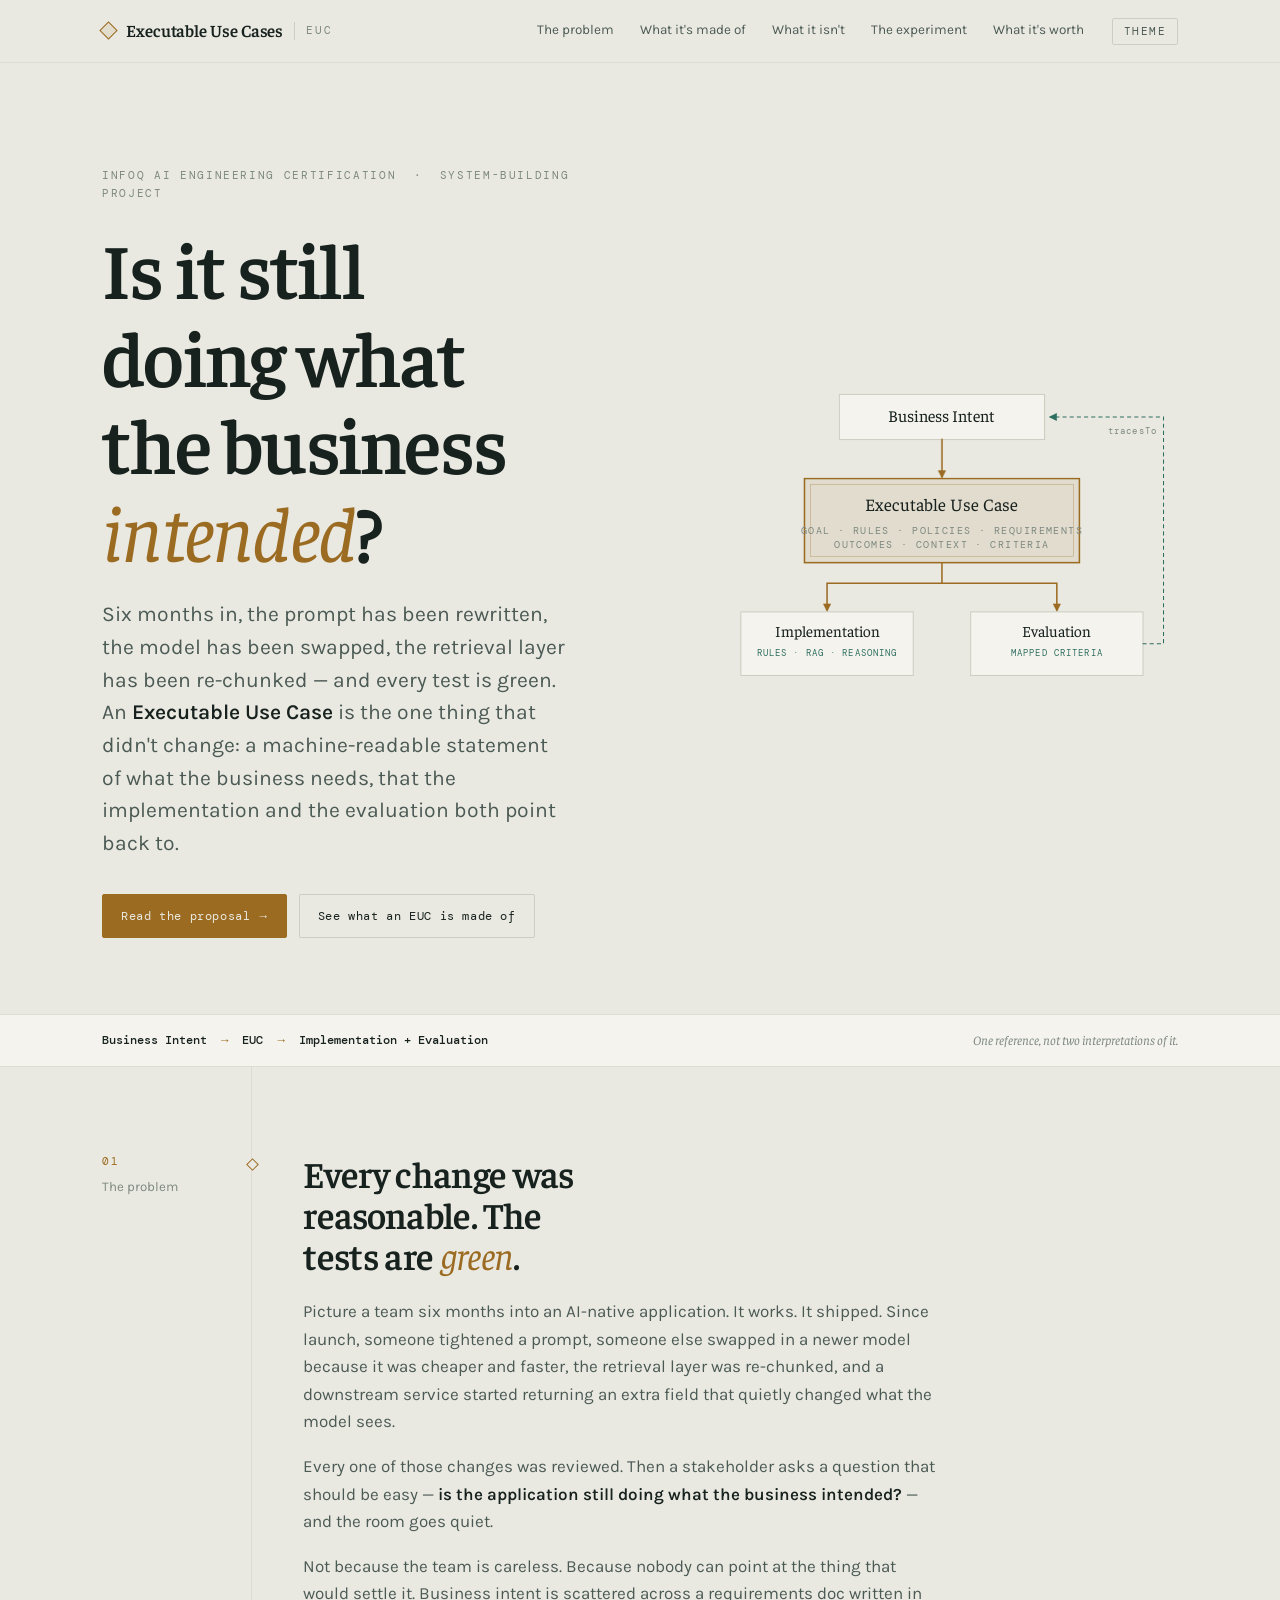
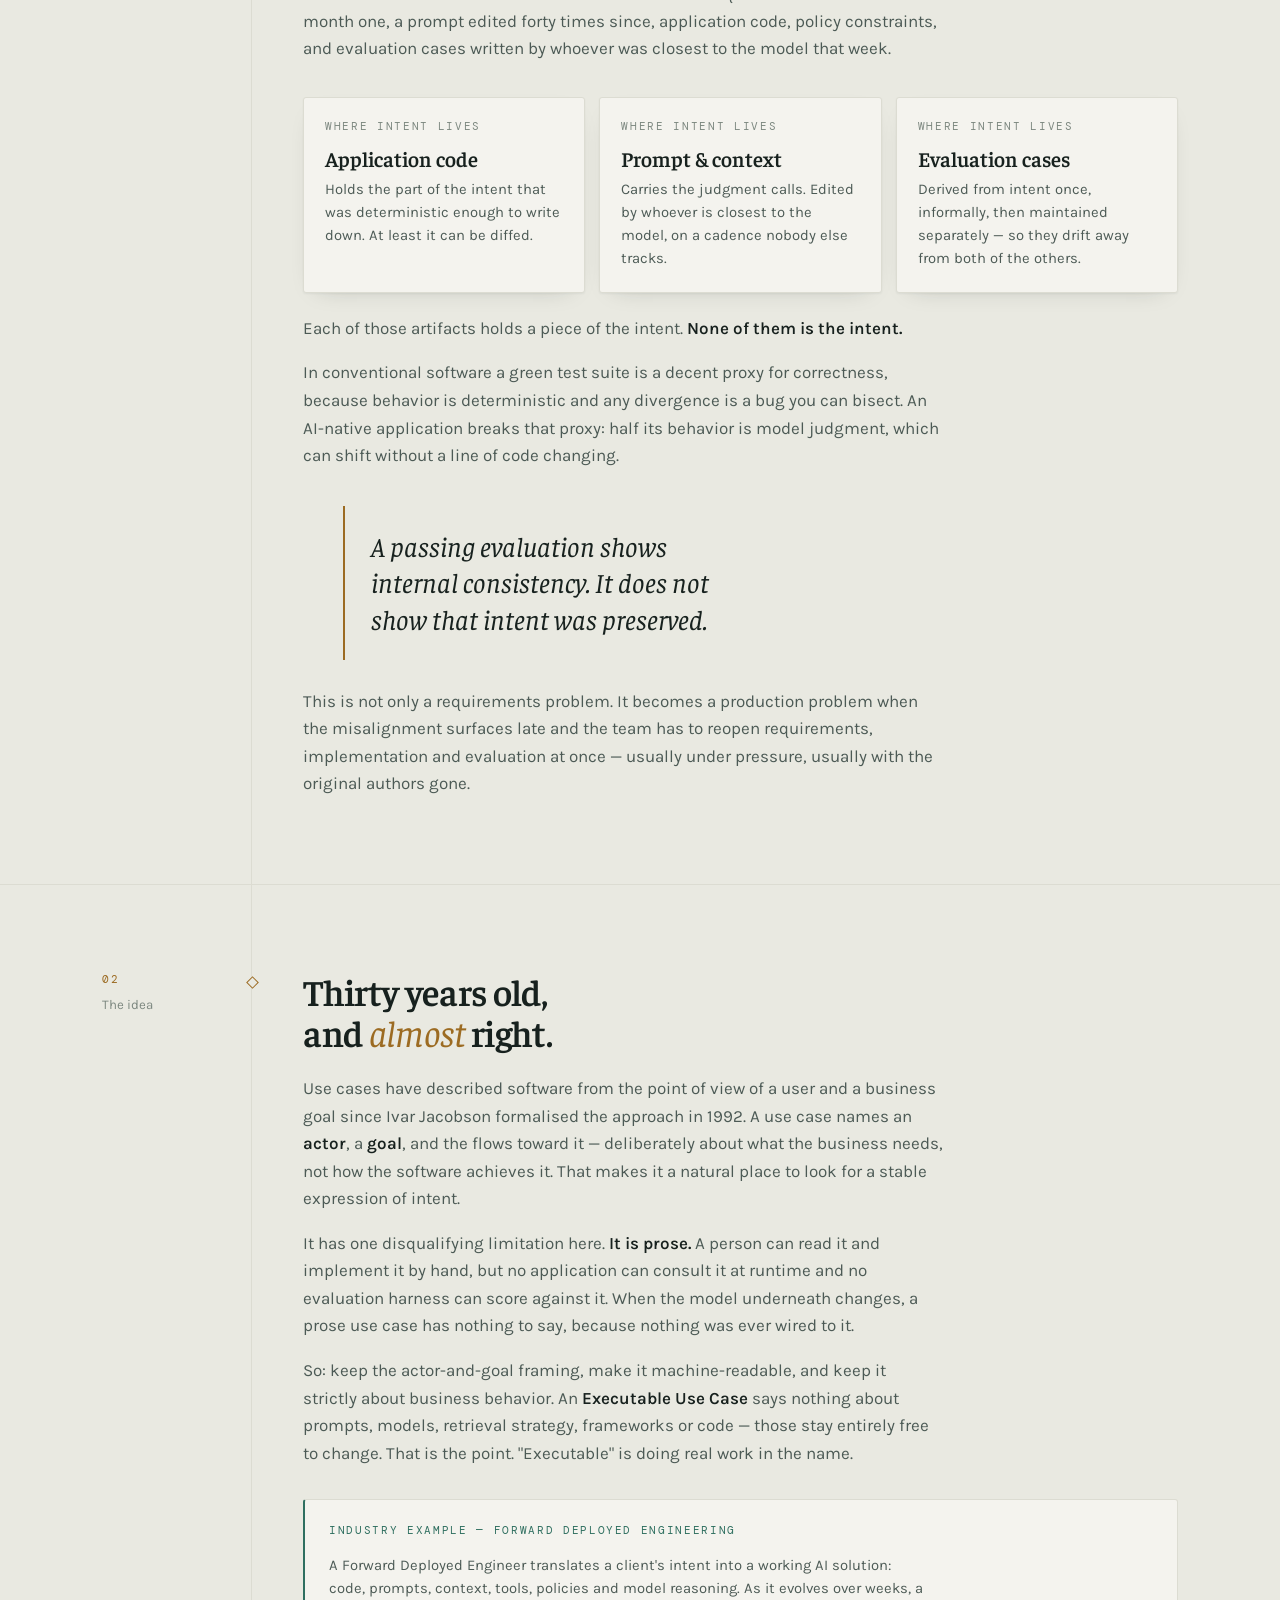
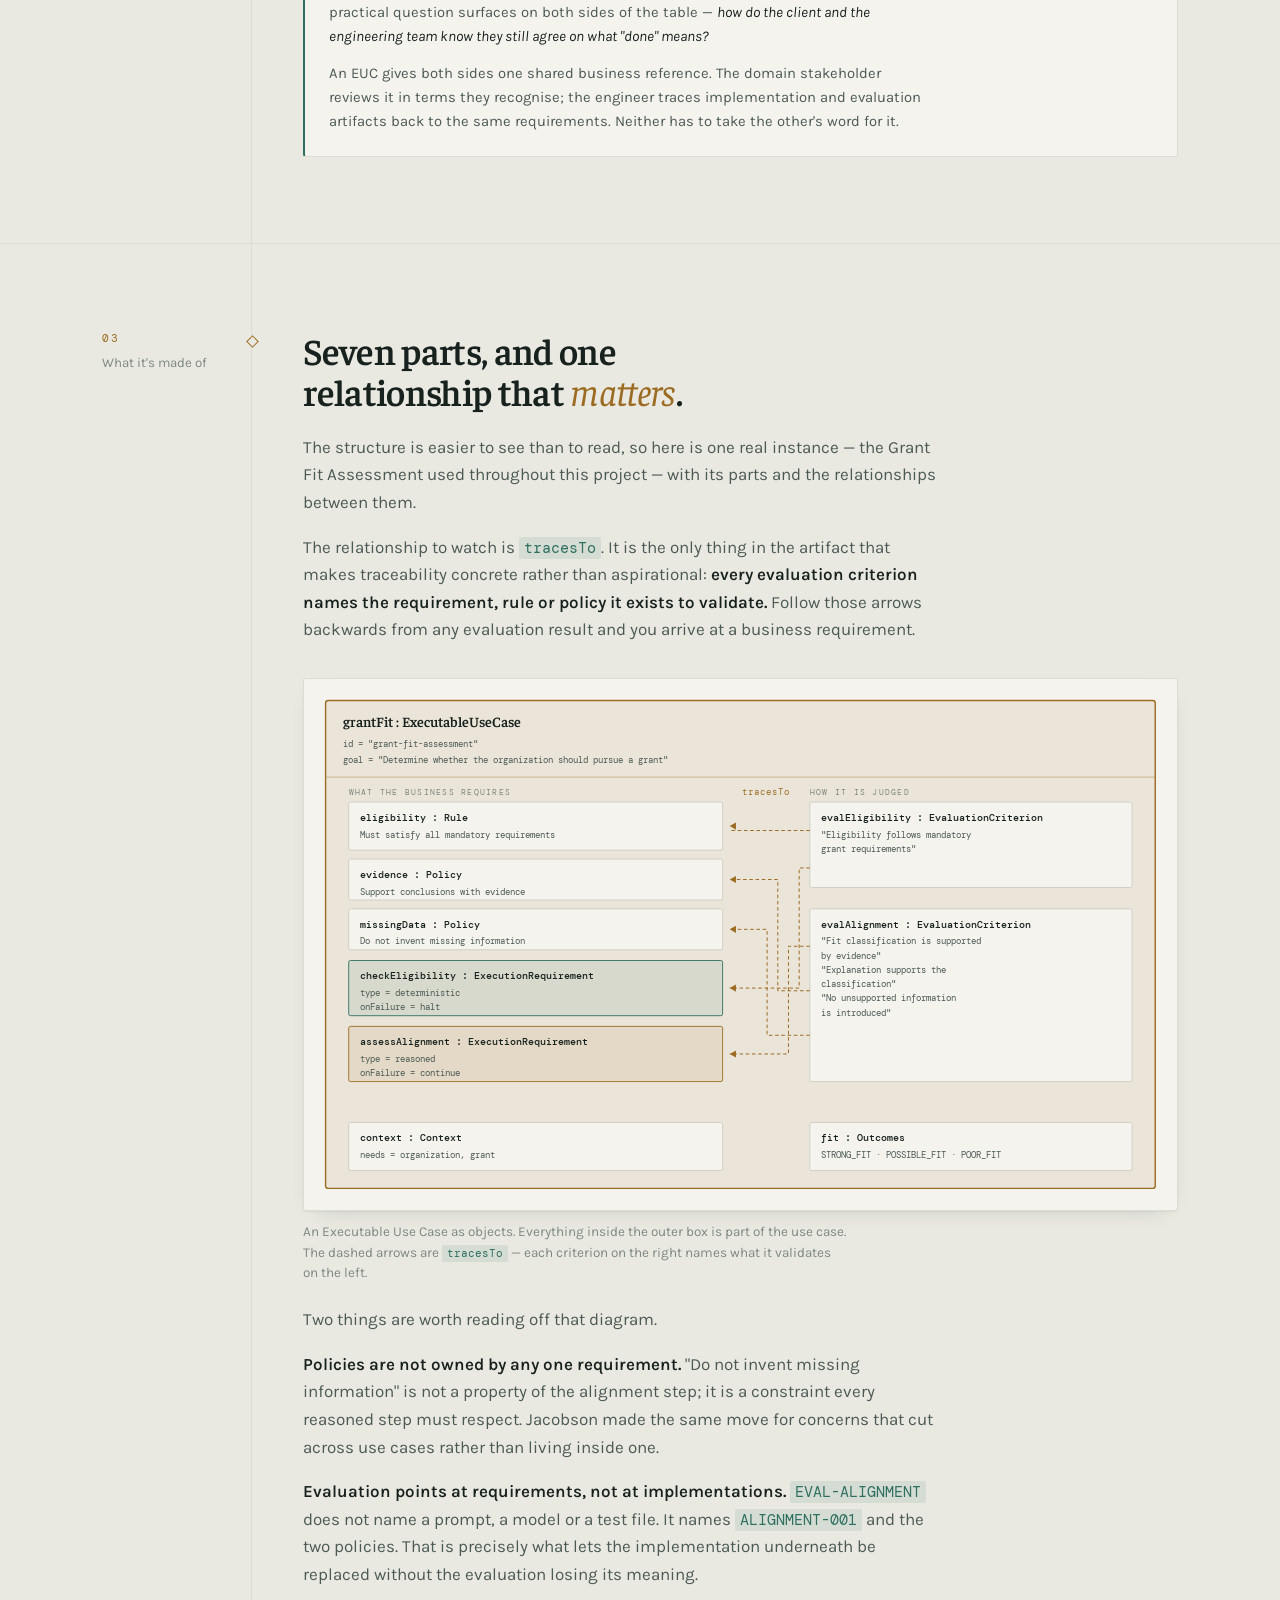
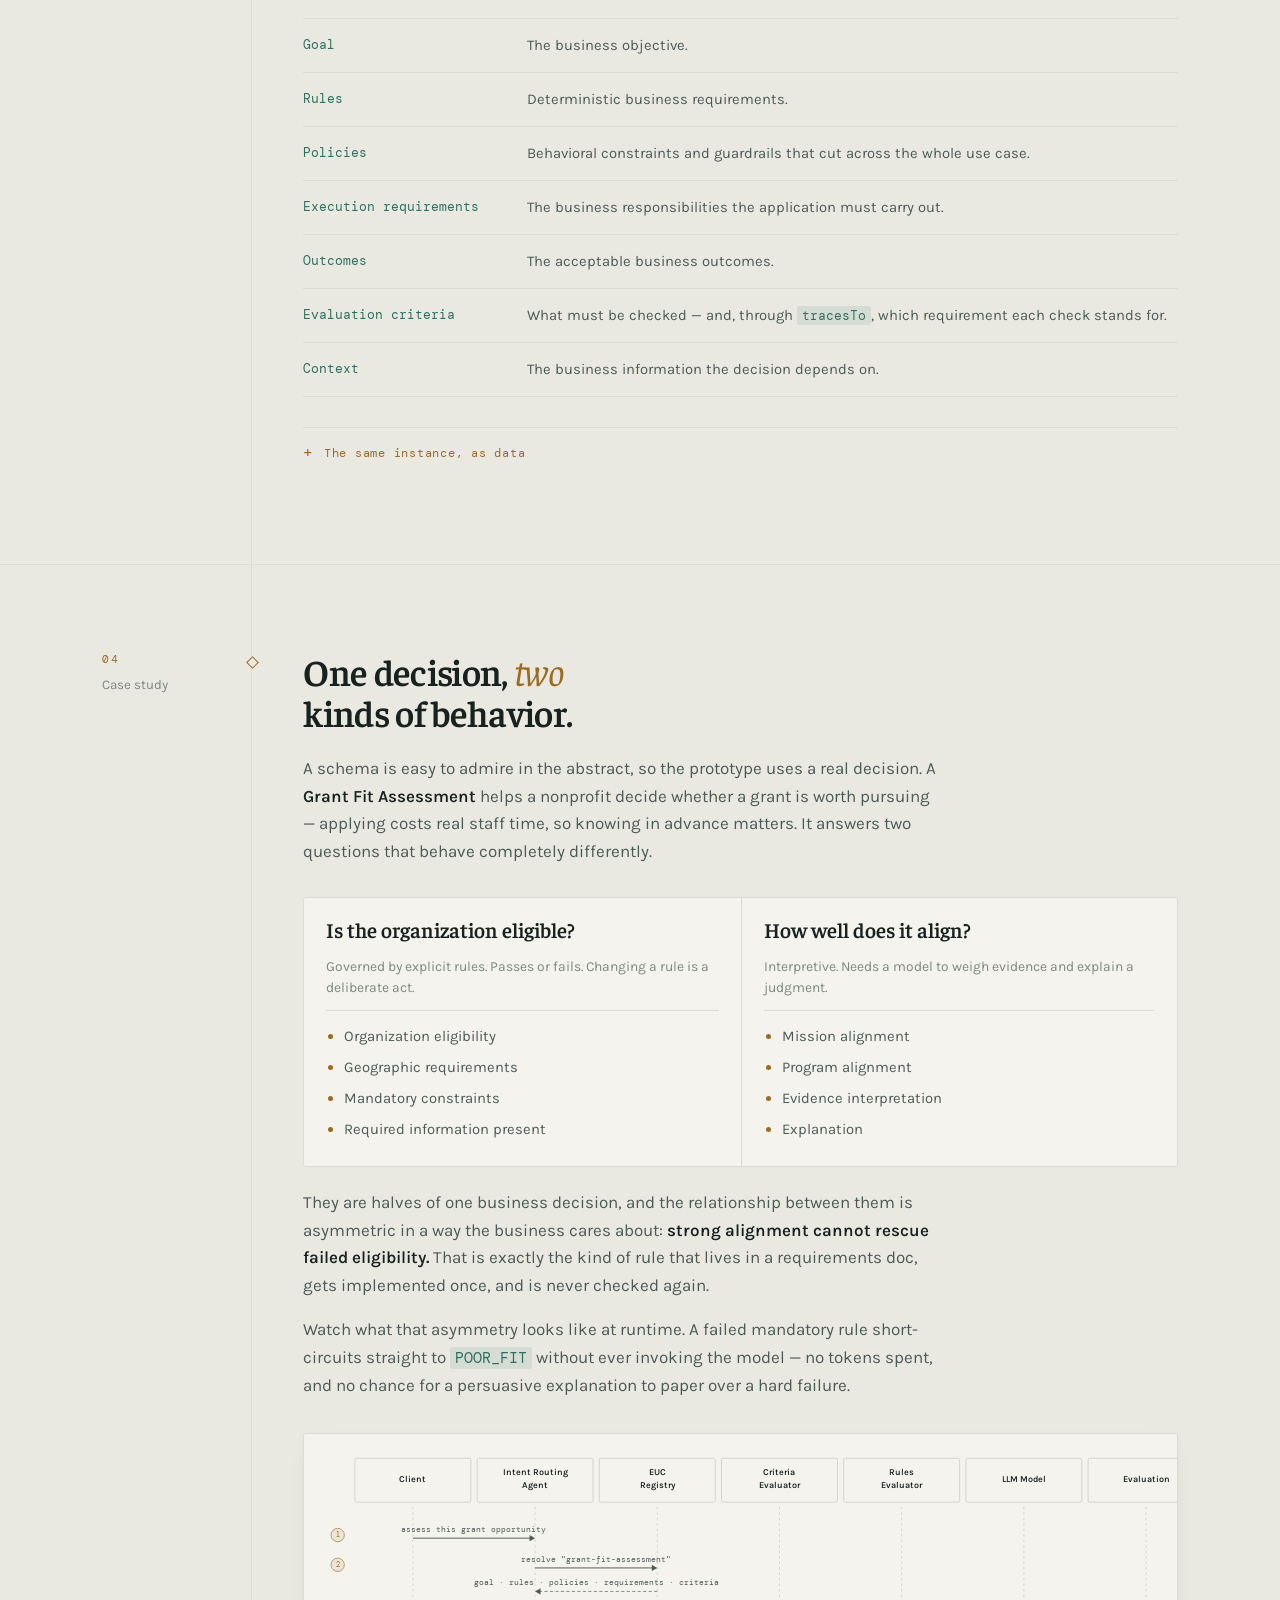
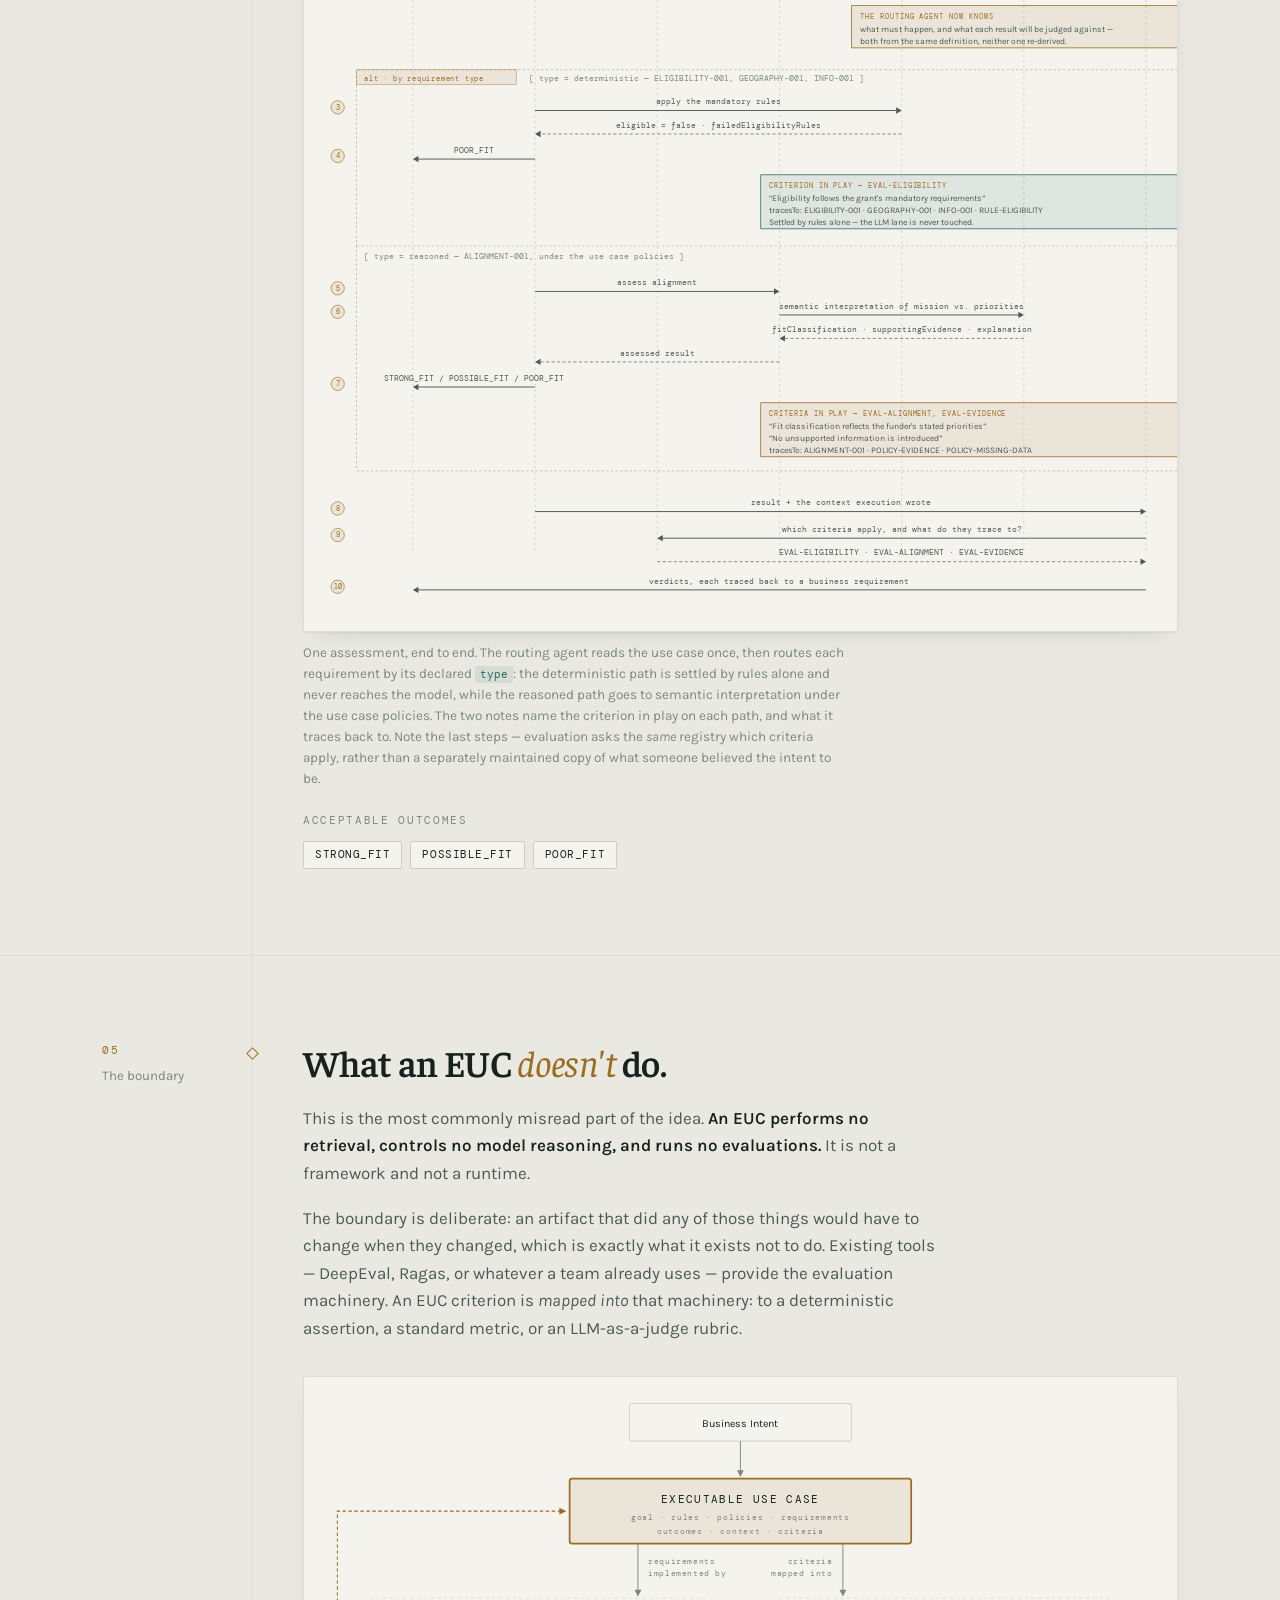
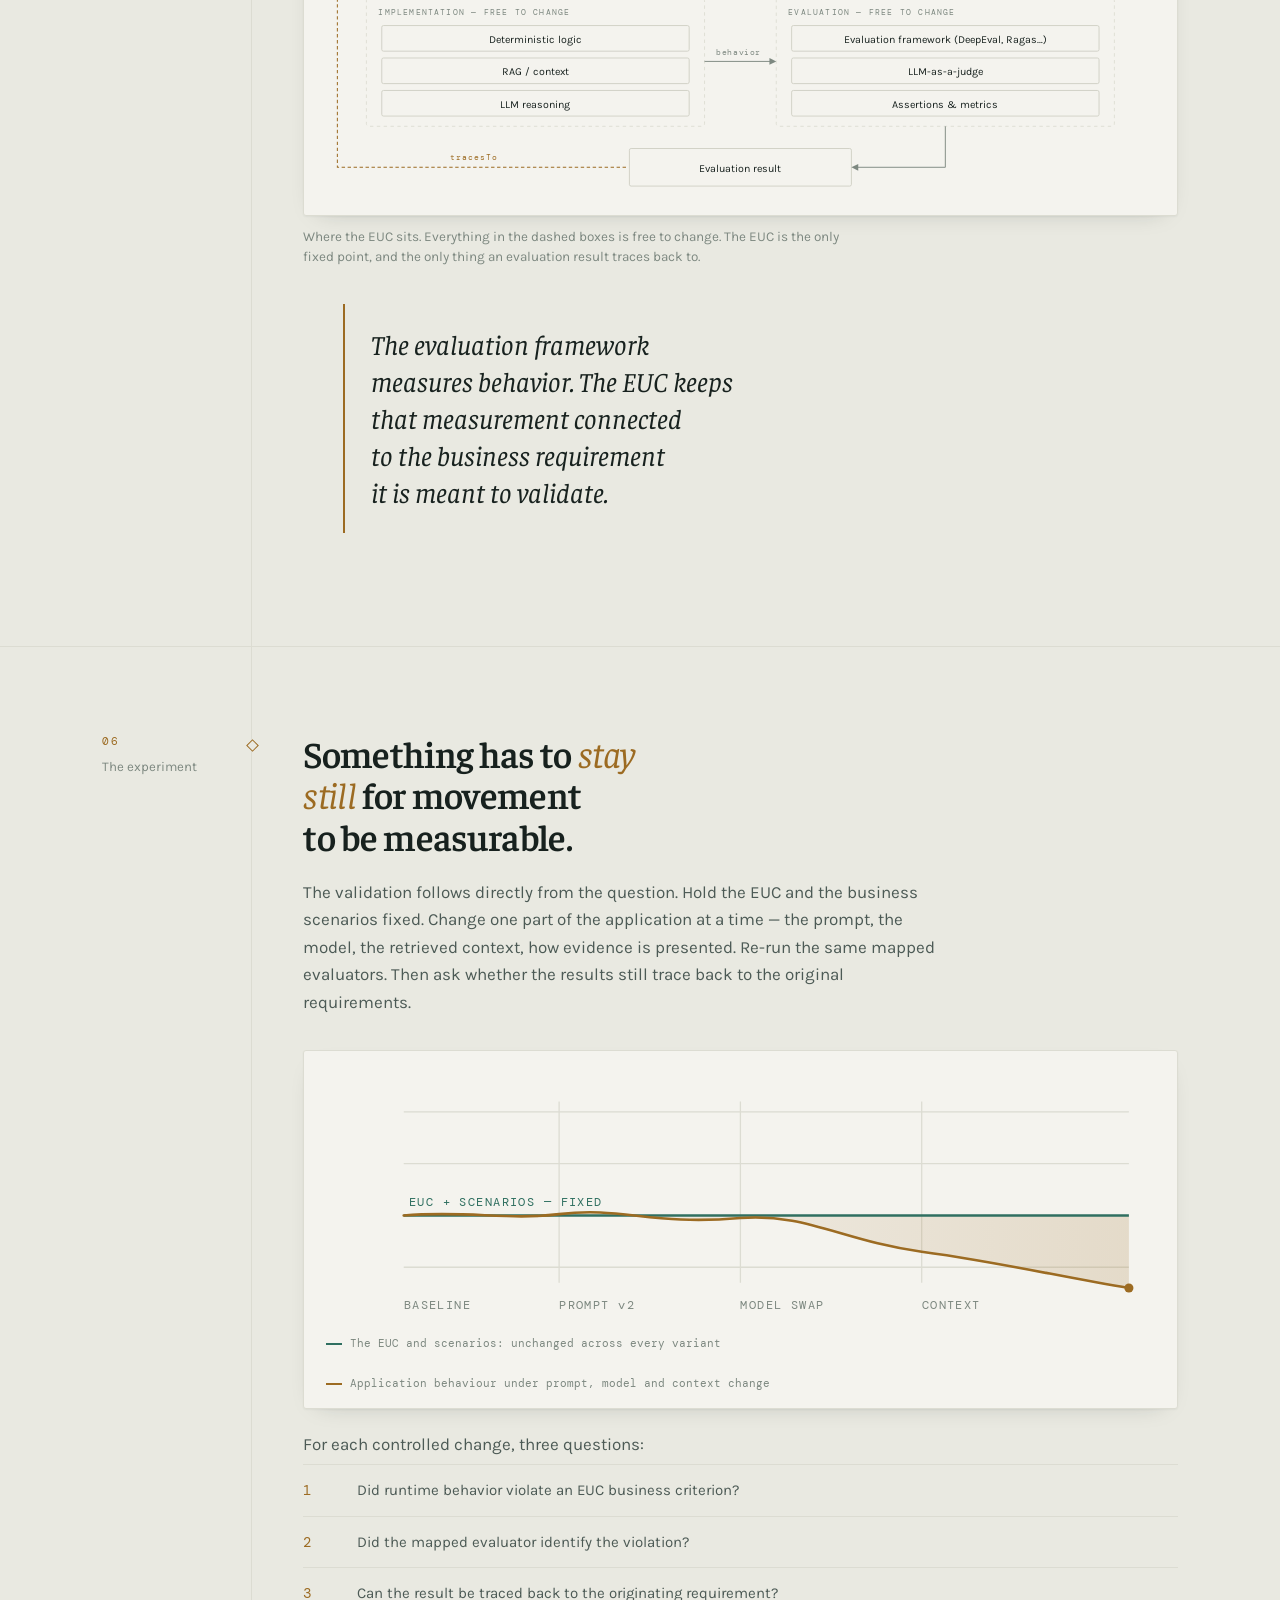
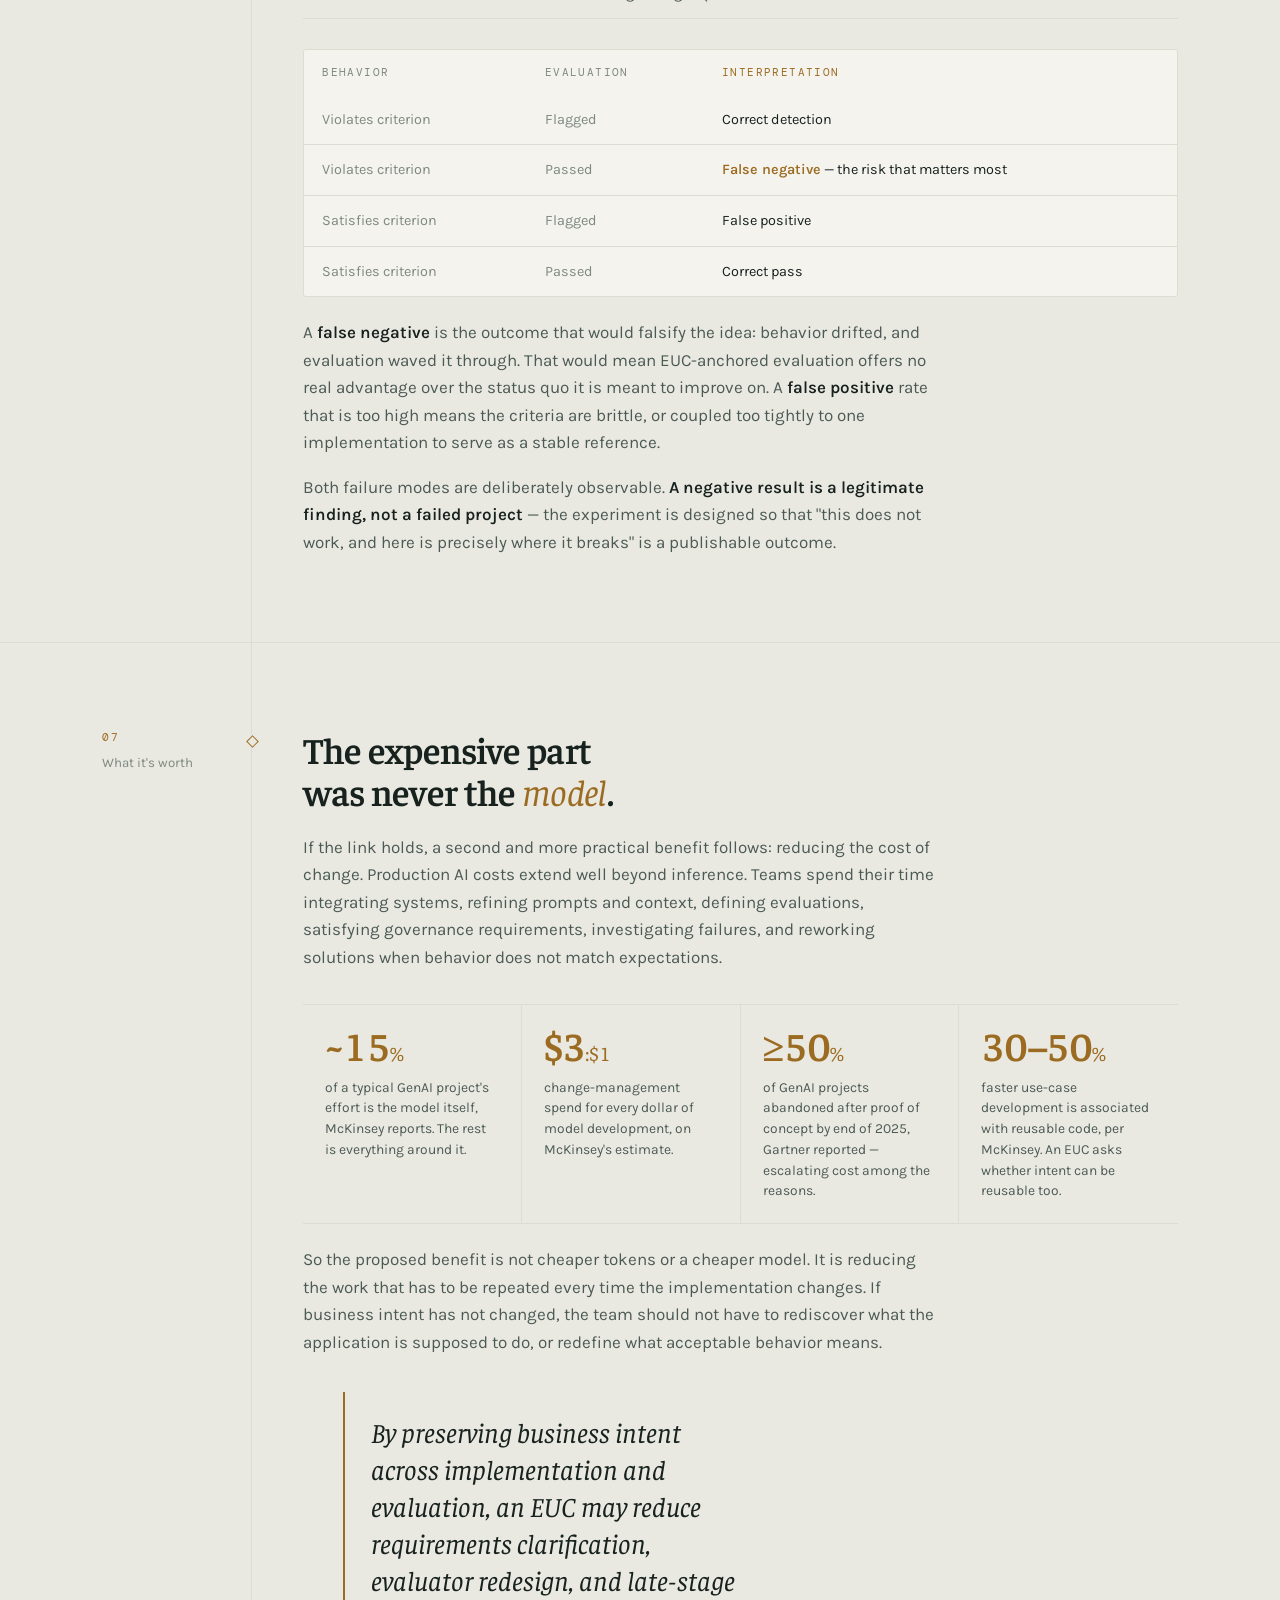
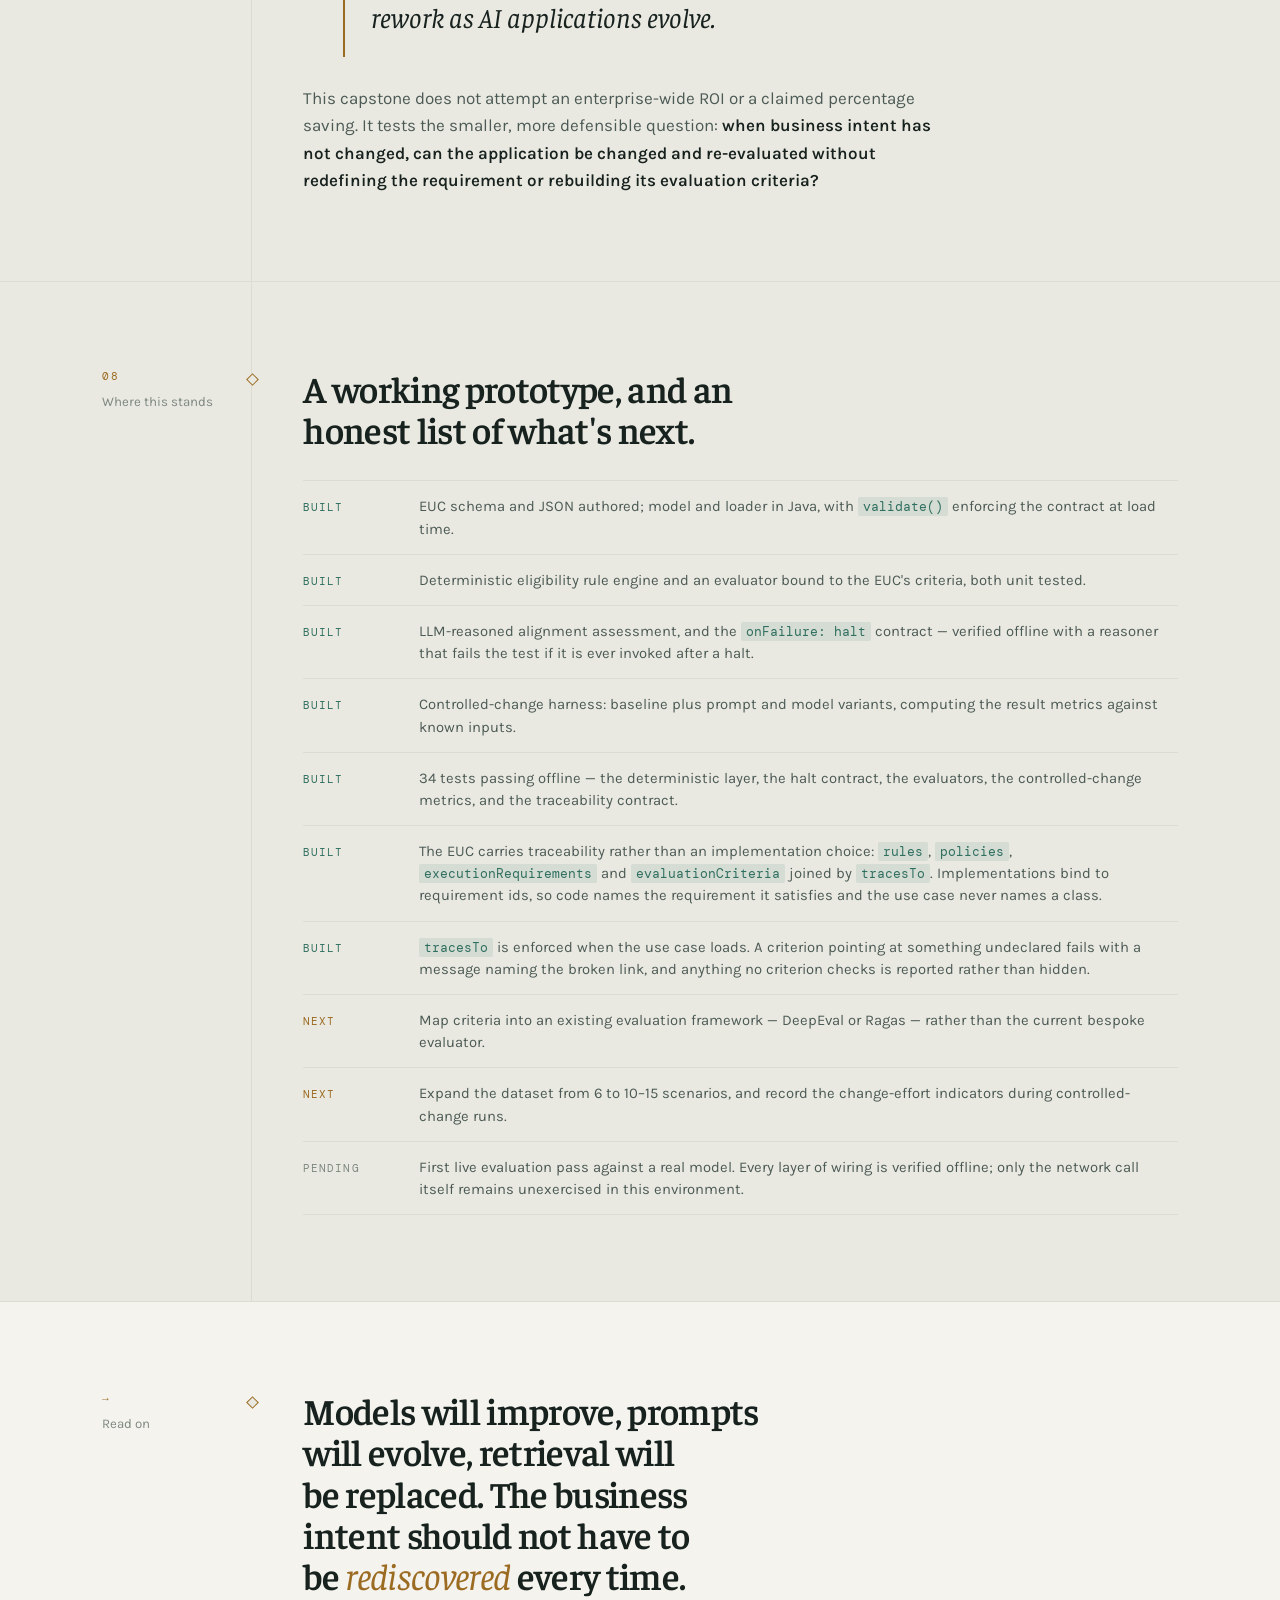
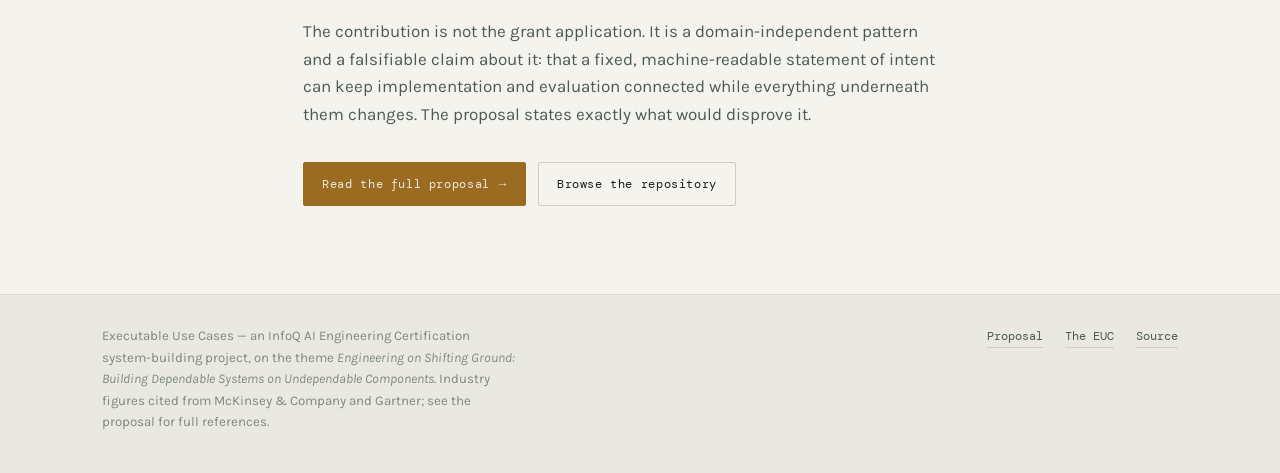
==== commit 6aeb9010: "Migrate the EUC to the traceability schema, enforced at load time The committed EUC carried a `filte" ====
--- a/site/index.html
+++ b/site/index.html
@@ -402,6 +402,9 @@
 .seqdiag .snum{font-family:"DM Mono",monospace;font-size:9px;fill:var(--brass)}
 .seqdiag .salt{font-family:"DM Mono",monospace;font-size:9.5px;letter-spacing:1px;fill:var(--brass)}
 .seqdiag .sguard{font-family:"DM Mono",monospace;font-size:10px;fill:var(--ink-faint)}
+.seqdiag .snotet{font-family:"DM Mono",monospace;font-size:9px;letter-spacing:1.2px;fill:var(--brass)}
+.seqdiag .snote{font-family:"Karla",sans-serif;font-size:11px;fill:var(--ink-soft)}
+.figbody svg.seqdiag{min-width:940px}
 
 /* ── Callout ──────────────────────────────────────────────────────────── */
 .callout{
@@ -757,7 +760,7 @@
   ]
 }</pre>
         </div>
-        <p class="fignote">JSON is one option; YAML would do equally well. The idea matters more than the syntax — <code>executionRequirements</code> describe what the application must do, <code>evaluationCriteria</code> describe what must be checked, and <code>tracesTo</code> connects them. Nothing here says <em>how</em>.</p>
+        <p class="fignote">JSON is one option; YAML would do equally well. The idea matters more than the syntax — <code>executionRequirements</code> describe what the application must do, <code>evaluationCriteria</code> describe what must be checked, and <code>tracesTo</code> connects them. Nothing here says <em>how</em>. This is the shape the prototype actually loads: a <code>tracesTo</code> entry naming something the use case doesn't declare fails at load time, so one mistyped id breaks the build rather than quietly producing a result nobody can account for.</p>
       </details>
     </div>
   </div>
@@ -801,67 +804,112 @@
       </div>
 
       <figure class="figure">
-        <div class="figbody"><svg class="seqdiag" viewBox="0 0 980 478" role="img" aria-label="Interaction diagram for one grant fit assessment. The program manager requests an assessment from the application. The application reads the goal, rules, policies and criteria from the Executable Use Case. It runs the deterministic ELIGIBILITY-001 requirement against the rules engine, which returns eligible = false. An alternative block shows the halt contract: if eligibility failed, the application returns POOR_FIT without ever invoking the model; if eligibility passed, it invokes the model for ALIGNMENT-001 under the use case policies. Finally the application sends the result and criteria to evaluation, which asks the same Executable Use Case which requirement each criterion traces back to.">
-    <rect x="38" y="8" width="132" height="56" rx="2" fill="var(--surface)" stroke="var(--rule)"/>
-  <text x="104" y="28" text-anchor="middle" class="snm">Program</text>
-  <text x="104" y="44" text-anchor="middle" class="snm">Manager</text>
-  <line x1="104" y1="70" x2="104" y2="456" class="slife"/>
-  <rect x="200" y="8" width="132" height="38" rx="2" fill="var(--surface)" stroke="var(--rule)"/>
-  <text x="266" y="28" text-anchor="middle" class="snm">Application</text>
-  <line x1="266" y1="52" x2="266" y2="456" class="slife"/>
-  <rect x="364" y="8" width="132" height="38" rx="2" fill="var(--surface)" stroke="var(--rule)"/>
-  <text x="430" y="28" text-anchor="middle" class="snm">EUC</text>
-  <line x1="430" y1="52" x2="430" y2="456" class="slife"/>
-  <rect x="508" y="8" width="132" height="38" rx="2" fill="var(--surface)" stroke="var(--rule)"/>
-  <text x="574" y="28" text-anchor="middle" class="snm">Rules</text>
-  <line x1="574" y1="52" x2="574" y2="456" class="slife"/>
-  <rect x="658" y="8" width="132" height="38" rx="2" fill="var(--surface)" stroke="var(--rule)"/>
-  <text x="724" y="28" text-anchor="middle" class="snm">Model</text>
-  <line x1="724" y1="52" x2="724" y2="456" class="slife"/>
-  <rect x="822" y="8" width="132" height="38" rx="2" fill="var(--surface)" stroke="var(--rule)"/>
-  <text x="888" y="28" text-anchor="middle" class="snm">Evaluation</text>
-  <line x1="888" y1="52" x2="888" y2="456" class="slife"/>
-  <path d="M104 104 H260" class="smsg"/>
-  <path d="M266 104 l-7 -4 v8 z" class="smsghead"/>
-  <text x="185.0" y="96" text-anchor="middle" class="slbl">request assessment</text>
-  <circle cx="19.0" cy="100" r="8.5" class="snumbg"/><text x="19.0" y="103" text-anchor="middle" class="snum">1</text>
-  <path d="M266 148 H424" class="smsg"/>
-  <path d="M430 148 l-7 -4 v8 z" class="smsghead"/>
-  <text x="348.0" y="140" text-anchor="middle" class="slbl">read goal, rules, policies, criteria</text>
-  <circle cx="19.0" cy="144" r="8.5" class="snumbg"/><text x="19.0" y="147" text-anchor="middle" class="snum">2</text>
-  <path d="M430 180 H272" class="smsg dash"/>
-  <path d="M266 180 l7 -4 v8 z" class="smsghead"/>
-  <text x="348.0" y="172" text-anchor="middle" class="slbl">business reference</text>
-  <path d="M266 222 H568" class="smsg"/>
-  <path d="M574 222 l-7 -4 v8 z" class="smsghead"/>
-  <text x="420.0" y="214" text-anchor="middle" class="slbl">ELIGIBILITY-001</text>
-  <circle cx="19.0" cy="218" r="8.5" class="snumbg"/><text x="19.0" y="221" text-anchor="middle" class="snum">3</text>
-  <path d="M574 254 H272" class="smsg dash"/>
-  <path d="M266 254 l7 -4 v8 z" class="smsghead"/>
-  <text x="420.0" y="246" text-anchor="middle" class="slbl">eligible = false</text>
-  <rect x="42" y="274" width="922" height="134" rx="2" fill="none" stroke="var(--brass)" stroke-opacity=".5" stroke-dasharray="3 3"/>
-  <rect x="42" y="274" width="88" height="19" fill="var(--brass-wash)" stroke="var(--brass)" stroke-opacity=".5"/>
-  <text x="52" y="288" class="salt">alt · halt</text>
-  <text x="146" y="288" class="sguard">[eligibility failed]</text>
-  <path d="M266 320 H110" class="smsg"/>
-  <path d="M104 320 l7 -4 v8 z" class="smsghead"/>
-  <text x="185.0" y="312" text-anchor="middle" class="slbl">POOR_FIT — model never invoked</text>
-  <circle cx="19.0" cy="316" r="8.5" class="snumbg"/><text x="19.0" y="319" text-anchor="middle" class="snum">4</text>
-  <line x1="42" y1="340" x2="964" y2="340" stroke="var(--brass)" stroke-opacity=".4" stroke-dasharray="3 3"/>
-  <text x="52" y="356" class="sguard">[eligibility passed]</text>
-  <path d="M266 388 H718" class="smsg"/>
-  <path d="M724 388 l-7 -4 v8 z" class="smsghead"/>
-  <text x="495.0" y="380" text-anchor="middle" class="slbl">ALIGNMENT-001, under policies</text>
-  <circle cx="19.0" cy="384" r="8.5" class="snumbg"/><text x="19.0" y="387" text-anchor="middle" class="snum">5</text>
-  <path d="M266 436 H882" class="smsg"/>
-  <path d="M888 436 l-7 -4 v8 z" class="smsghead"/>
-  <text x="577.0" y="428" text-anchor="middle" class="slbl">result + criteria</text>
-  <circle cx="19.0" cy="432" r="8.5" class="snumbg"/><text x="19.0" y="435" text-anchor="middle" class="snum">6</text>
-  <path d="M888 462 H436" class="smsg dash"/>
-  <path d="M430 462 l7 -4 v8 z" class="smsghead"/>
-  <text x="659.0" y="454" text-anchor="middle" class="slbl">which requirement does this trace to?</text>
+        <div class="figbody"><svg class="seqdiag" viewBox="0 0 1200 972" role="img" aria-label="Interaction diagram with seven participants: client, intent routing agent, EUC registry, criteria evaluator, rules evaluator, LLM model, and evaluation. The client asks the intent routing agent to assess a grant opportunity. The agent resolves the grant-fit-assessment use case from the EUC registry, receiving its goal, rules, policies, requirements and criteria. An alternative block then routes by the requirement's declared type. On the deterministic path, the agent applies the mandatory rules through the rules evaluator, gets eligible = false, and returns POOR_FIT to the client; a note records that the criterion in play is EVAL-ELIGIBILITY, tracing to the eligibility, geography and required-information requirements, and that the LLM lane is never touched. On the reasoned path, the agent asks the criteria evaluator to assess alignment, which invokes the LLM model for semantic interpretation of mission against funder priorities, returning a fit classification with supporting evidence and an explanation; a note records that the criteria in play are EVAL-ALIGNMENT and EVAL-EVIDENCE, tracing to the alignment requirement and the evidence and missing-data policies. After either path, the agent sends the result and the context execution wrote to evaluation, which asks the same EUC registry which criteria apply and what they trace to, then returns verdicts to the client, each traced back to a business requirement.">
+    <rect x="42" y="8" width="148" height="56" rx="2" fill="var(--surface)" stroke="var(--rule)"/>
+  <text x="116" y="38" text-anchor="middle" class="snm">Client</text>
+  <rect x="198" y="8" width="148" height="56" rx="2" fill="var(--surface)" stroke="var(--rule)"/>
+  <text x="272" y="29" text-anchor="middle" class="snm">Intent Routing</text>
+  <text x="272" y="46" text-anchor="middle" class="snm">Agent</text>
+  <rect x="354" y="8" width="148" height="56" rx="2" fill="var(--surface)" stroke="var(--rule)"/>
+  <text x="428" y="29" text-anchor="middle" class="snm">EUC</text>
+  <text x="428" y="46" text-anchor="middle" class="snm">Registry</text>
+  <rect x="510" y="8" width="148" height="56" rx="2" fill="var(--surface)" stroke="var(--rule)"/>
+  <text x="584" y="29" text-anchor="middle" class="snm">Criteria</text>
+  <text x="584" y="46" text-anchor="middle" class="snm">Evaluator</text>
+  <rect x="666" y="8" width="148" height="56" rx="2" fill="var(--surface)" stroke="var(--rule)"/>
+  <text x="740" y="29" text-anchor="middle" class="snm">Rules</text>
+  <text x="740" y="46" text-anchor="middle" class="snm">Evaluator</text>
+  <rect x="44" y="278" width="1140" height="512" rx="2" fill="none" stroke="var(--brass)" stroke-opacity=".5" stroke-dasharray="3 3"/>
+  <rect x="822" y="8" width="148" height="56" rx="2" fill="var(--surface)" stroke="var(--rule)"/>
+  <text x="896" y="38" text-anchor="middle" class="snm">LLM Model</text>
+  <rect x="978" y="8" width="148" height="56" rx="2" fill="var(--surface)" stroke="var(--rule)"/>
+  <text x="1052" y="38" text-anchor="middle" class="snm">Evaluation</text>
+  <line x1="116" y1="70" x2="116" y2="894" class="slife"/>
+  <line x1="272" y1="70" x2="272" y2="894" class="slife"/>
+  <line x1="428" y1="70" x2="428" y2="894" class="slife"/>
+  <line x1="584" y1="70" x2="584" y2="894" class="slife"/>
+  <line x1="740" y1="70" x2="740" y2="894" class="slife"/>
+  <line x1="896" y1="70" x2="896" y2="894" class="slife"/>
+  <line x1="1052" y1="70" x2="1052" y2="894" class="slife"/>
+  <path d="M116 110 H266" class="smsg"/>
+  <path d="M272 110 l-7 -4 v8 z" class="smsghead"/>
+  <text x="194.0" y="102" text-anchor="middle" class="slbl">assess this grant opportunity</text>
+  <circle cx="20.0" cy="106" r="8.5" class="snumbg"/><text x="20.0" y="109" text-anchor="middle" class="snum">1</text>
+  <path d="M272 148 H422" class="smsg"/>
+  <path d="M428 148 l-7 -4 v8 z" class="smsghead"/>
+  <text x="350.0" y="140" text-anchor="middle" class="slbl">resolve &quot;grant-fit-assessment&quot;</text>
+  <circle cx="20.0" cy="144" r="8.5" class="snumbg"/><text x="20.0" y="147" text-anchor="middle" class="snum">2</text>
+  <path d="M428 178 H278" class="smsg dash"/>
+  <path d="M272 178 l7 -4 v8 z" class="smsghead"/>
+  <text x="350.0" y="170" text-anchor="middle" class="slbl">goal · rules · policies · requirements · criteria</text>
+  <path d="M676 196 H1158 L1170 208 V250 H676 Z" fill="var(--brass-wash)" stroke="var(--brass)"/>
+  <path d="M1158 196 V208 H1170" fill="none" stroke="var(--brass)"/>
+  <text x="687" y="213" class="snotet">THE ROUTING AGENT NOW KNOWS</text>
+  <text x="687" y="230" class="snote">what must happen, and what each result will be judged against —</text>
+  <text x="687" y="245" class="snote">both from the same definition, neither one re-derived.</text>
+  <rect x="44" y="278" width="204" height="19" fill="var(--brass-wash)" stroke="var(--brass)" stroke-opacity=".5"/>
+  <text x="54" y="292" class="salt">alt · by requirement type</text>
+  <text x="264" y="292" class="sguard">[ type = deterministic — ELIGIBILITY-001, GEOGRAPHY-001, INFO-001 ]</text>
+  <path d="M272 330 H734" class="smsg"/>
+  <path d="M740 330 l-7 -4 v8 z" class="smsghead"/>
+  <text x="506.0" y="322" text-anchor="middle" class="slbl">apply the mandatory rules</text>
+  <circle cx="20.0" cy="326" r="8.5" class="snumbg"/><text x="20.0" y="329" text-anchor="middle" class="snum">3</text>
+  <path d="M740 360 H278" class="smsg dash"/>
+  <path d="M272 360 l7 -4 v8 z" class="smsghead"/>
+  <text x="506.0" y="352" text-anchor="middle" class="slbl">eligible = false · failedEligibilityRules</text>
+  <path d="M272 392 H122" class="smsg"/>
+  <path d="M116 392 l7 -4 v8 z" class="smsghead"/>
+  <text x="194.0" y="384" text-anchor="middle" class="slbl">POOR_FIT</text>
+  <circle cx="20.0" cy="388" r="8.5" class="snumbg"/><text x="20.0" y="391" text-anchor="middle" class="snum">4</text>
+  <path d="M560 412 H1158 L1170 424 V481 H560 Z" fill="var(--verdigris-wash)" stroke="var(--verdigris)"/>
+  <path d="M1158 412 V424 H1170" fill="none" stroke="var(--verdigris)"/>
+  <text x="571" y="429" class="snotet">CRITERION IN PLAY — EVAL-ELIGIBILITY</text>
+  <text x="571" y="446" class="snote">“Eligibility follows the grant's mandatory requirements”</text>
+  <text x="571" y="461" class="snote">tracesTo: ELIGIBILITY-001 · GEOGRAPHY-001 · INFO-001 · RULE-ELIGIBILITY</text>
+  <text x="571" y="476" class="snote">Settled by rules alone — the LLM lane is never touched.</text>
+  <line x1="44" y1="503" x2="1184" y2="503" stroke="var(--brass)" stroke-opacity=".4" stroke-dasharray="3 3"/>
+  <text x="54" y="519" class="sguard">[ type = reasoned — ALIGNMENT-001, under the use case policies ]</text>
+  <path d="M272 561 H578" class="smsg"/>
+  <path d="M584 561 l-7 -4 v8 z" class="smsghead"/>
+  <text x="428.0" y="553" text-anchor="middle" class="slbl">assess alignment</text>
+  <circle cx="20.0" cy="557" r="8.5" class="snumbg"/><text x="20.0" y="560" text-anchor="middle" class="snum">5</text>
+  <path d="M584 591 H890" class="smsg"/>
+  <path d="M896 591 l-7 -4 v8 z" class="smsghead"/>
+  <text x="740.0" y="583" text-anchor="middle" class="slbl">semantic interpretation of mission vs. priorities</text>
+  <circle cx="20.0" cy="587" r="8.5" class="snumbg"/><text x="20.0" y="590" text-anchor="middle" class="snum">6</text>
+  <path d="M896 621 H590" class="smsg dash"/>
+  <path d="M584 621 l7 -4 v8 z" class="smsghead"/>
+  <text x="740.0" y="613" text-anchor="middle" class="slbl">fitClassification · supportingEvidence · explanation</text>
+  <path d="M584 651 H278" class="smsg dash"/>
+  <path d="M272 651 l7 -4 v8 z" class="smsghead"/>
+  <text x="428.0" y="643" text-anchor="middle" class="slbl">assessed result</text>
+  <path d="M272 683 H122" class="smsg"/>
+  <path d="M116 683 l7 -4 v8 z" class="smsghead"/>
+  <text x="194.0" y="675" text-anchor="middle" class="slbl">STRONG_FIT / POSSIBLE_FIT / POOR_FIT</text>
+  <circle cx="20.0" cy="679" r="8.5" class="snumbg"/><text x="20.0" y="682" text-anchor="middle" class="snum">7</text>
+  <path d="M560 703 H1158 L1170 715 V772 H560 Z" fill="var(--brass-wash)" stroke="var(--brass)"/>
+  <path d="M1158 703 V715 H1170" fill="none" stroke="var(--brass)"/>
+  <text x="571" y="720" class="snotet">CRITERIA IN PLAY — EVAL-ALIGNMENT, EVAL-EVIDENCE</text>
+  <text x="571" y="737" class="snote">“Fit classification reflects the funder's stated priorities”</text>
+  <text x="571" y="752" class="snote">“No unsupported information is introduced”</text>
+  <text x="571" y="767" class="snote">tracesTo: ALIGNMENT-001 · POLICY-EVIDENCE · POLICY-MISSING-DATA</text>
+  <path d="M272 842 H1046" class="smsg"/>
+  <path d="M1052 842 l-7 -4 v8 z" class="smsghead"/>
+  <text x="662.0" y="834" text-anchor="middle" class="slbl">result + the context execution wrote</text>
+  <circle cx="20.0" cy="838" r="8.5" class="snumbg"/><text x="20.0" y="841" text-anchor="middle" class="snum">8</text>
+  <path d="M1052 876 H434" class="smsg"/>
+  <path d="M428 876 l7 -4 v8 z" class="smsghead"/>
+  <text x="740.0" y="868" text-anchor="middle" class="slbl">which criteria apply, and what do they trace to?</text>
+  <circle cx="20.0" cy="872" r="8.5" class="snumbg"/><text x="20.0" y="875" text-anchor="middle" class="snum">9</text>
+  <path d="M428 906 H1046" class="smsg dash"/>
+  <path d="M1052 906 l-7 -4 v8 z" class="smsghead"/>
+  <text x="740.0" y="898" text-anchor="middle" class="slbl">EVAL-ELIGIBILITY · EVAL-ALIGNMENT · EVAL-EVIDENCE</text>
+  <path d="M1052 942 H122" class="smsg"/>
+  <path d="M116 942 l7 -4 v8 z" class="smsghead"/>
+  <text x="584.0" y="934" text-anchor="middle" class="slbl">verdicts, each traced back to a business requirement</text>
+  <circle cx="20.0" cy="938" r="8.5" class="snumbg"/><text x="20.0" y="941" text-anchor="middle" class="snum">10</text>
 </svg></div>
-        <figcaption>One assessment, end to end. The dashed frame is the <code>onFailure: halt</code> requirement made concrete. Note the last step — evaluation asks the <em>same</em> use case which requirement each criterion traces back to, rather than a separately maintained copy of what someone believed the intent to be.</figcaption>
+        <figcaption>One assessment, end to end. The routing agent reads the use case once, then routes each requirement by its declared <code>type</code>: the deterministic path is settled by rules alone and never reaches the model, while the reasoned path goes to semantic interpretation under the use case policies. The two notes name the criterion in play on each path, and what it traces back to. Note the last steps — evaluation asks the <em>same</em> registry which criteria apply, rather than a separately maintained copy of what someone believed the intent to be.</figcaption>
       </figure>
 
       <div class="prose">
@@ -1052,7 +1100,9 @@
         <div class="sitem done"><span class="st">Built</span><p>Deterministic eligibility rule engine and an evaluator bound to the EUC's criteria, both unit tested.</p></div>
         <div class="sitem done"><span class="st">Built</span><p>LLM-reasoned alignment assessment, and the <code>onFailure: halt</code> contract — verified offline with a reasoner that fails the test if it is ever invoked after a halt.</p></div>
         <div class="sitem done"><span class="st">Built</span><p>Controlled-change harness: baseline plus prompt and model variants, computing the result metrics against known inputs.</p></div>
-        <div class="sitem next"><span class="st">Next</span><p>Migrate the committed EUC from its pipeline shape to <code>executionRequirements</code> / <code>evaluationCriteria</code> / <code>tracesTo</code>, so the artifact carries traceability rather than an implementation choice.</p></div>
+        <div class="sitem done"><span class="st">Built</span><p>34 tests passing offline — the deterministic layer, the halt contract, the evaluators, the controlled-change metrics, and the traceability contract.</p></div>
+        <div class="sitem done"><span class="st">Built</span><p>The EUC carries traceability rather than an implementation choice: <code>rules</code>, <code>policies</code>, <code>executionRequirements</code> and <code>evaluationCriteria</code> joined by <code>tracesTo</code>. Implementations bind to requirement ids, so code names the requirement it satisfies and the use case never names a class.</p></div>
+        <div class="sitem done"><span class="st">Built</span><p><code>tracesTo</code> is enforced when the use case loads. A criterion pointing at something undeclared fails with a message naming the broken link, and anything no criterion checks is reported rather than hidden.</p></div>
         <div class="sitem next"><span class="st">Next</span><p>Map criteria into an existing evaluation framework — DeepEval or Ragas — rather than the current bespoke evaluator.</p></div>
         <div class="sitem next"><span class="st">Next</span><p>Expand the dataset from 6 to 10–15 scenarios, and record the change-effort indicators during controlled-change runs.</p></div>
         <div class="sitem open"><span class="st">Pending</span><p>First live evaluation pass against a real model. Every layer of wiring is verified offline; only the network call itself remains unexercised in this environment.</p></div>
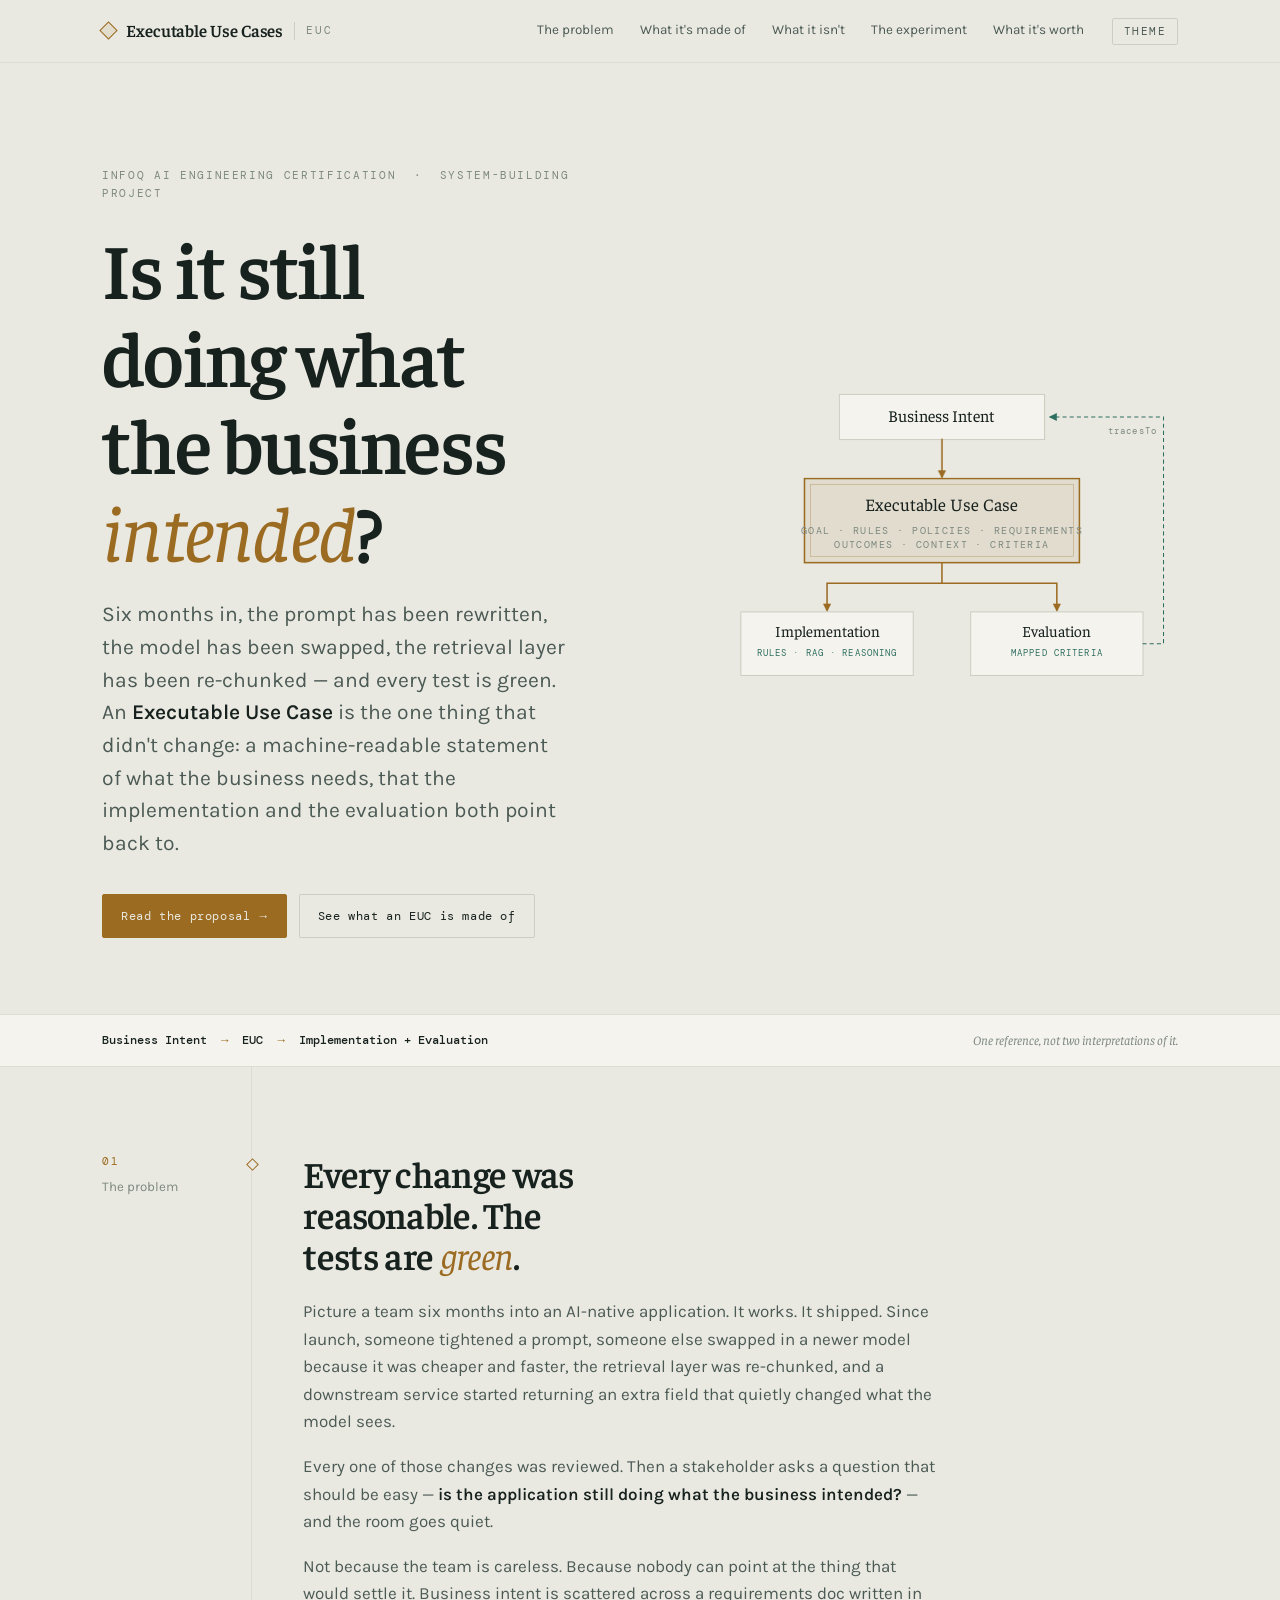
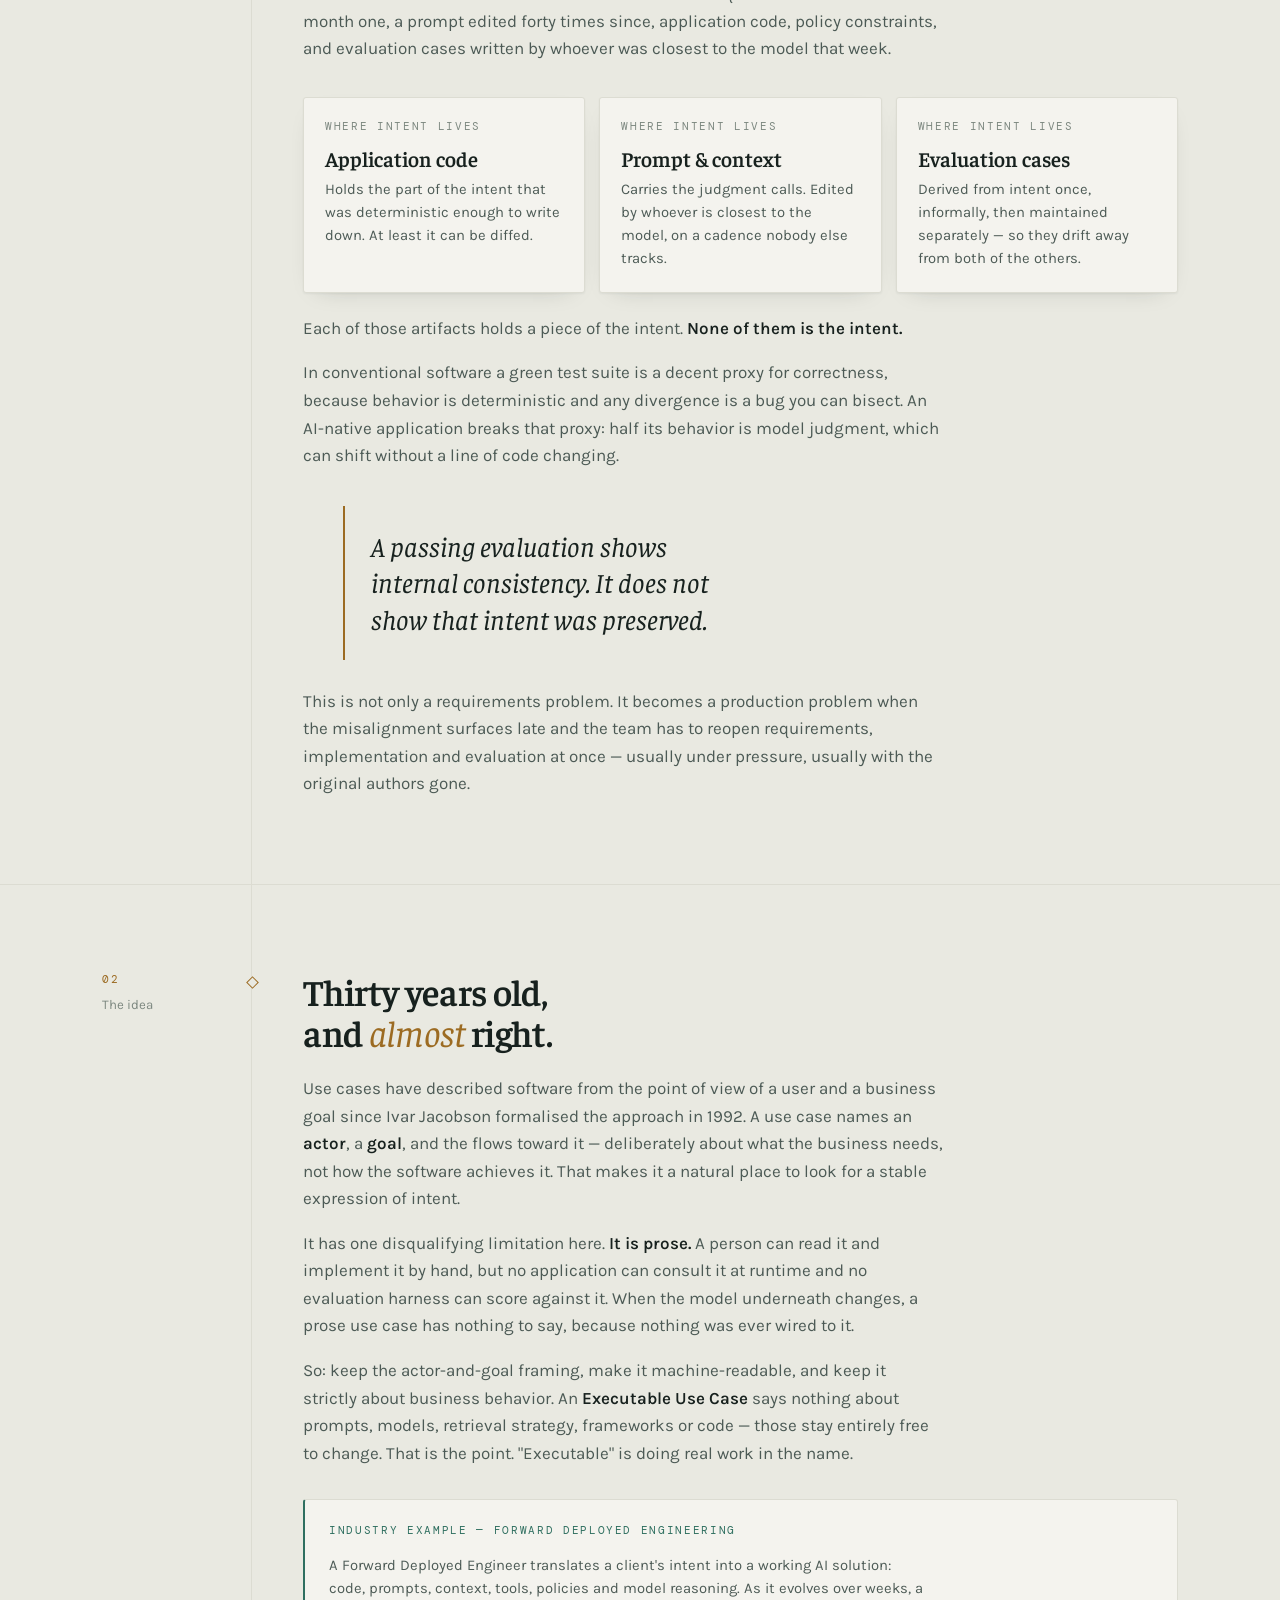
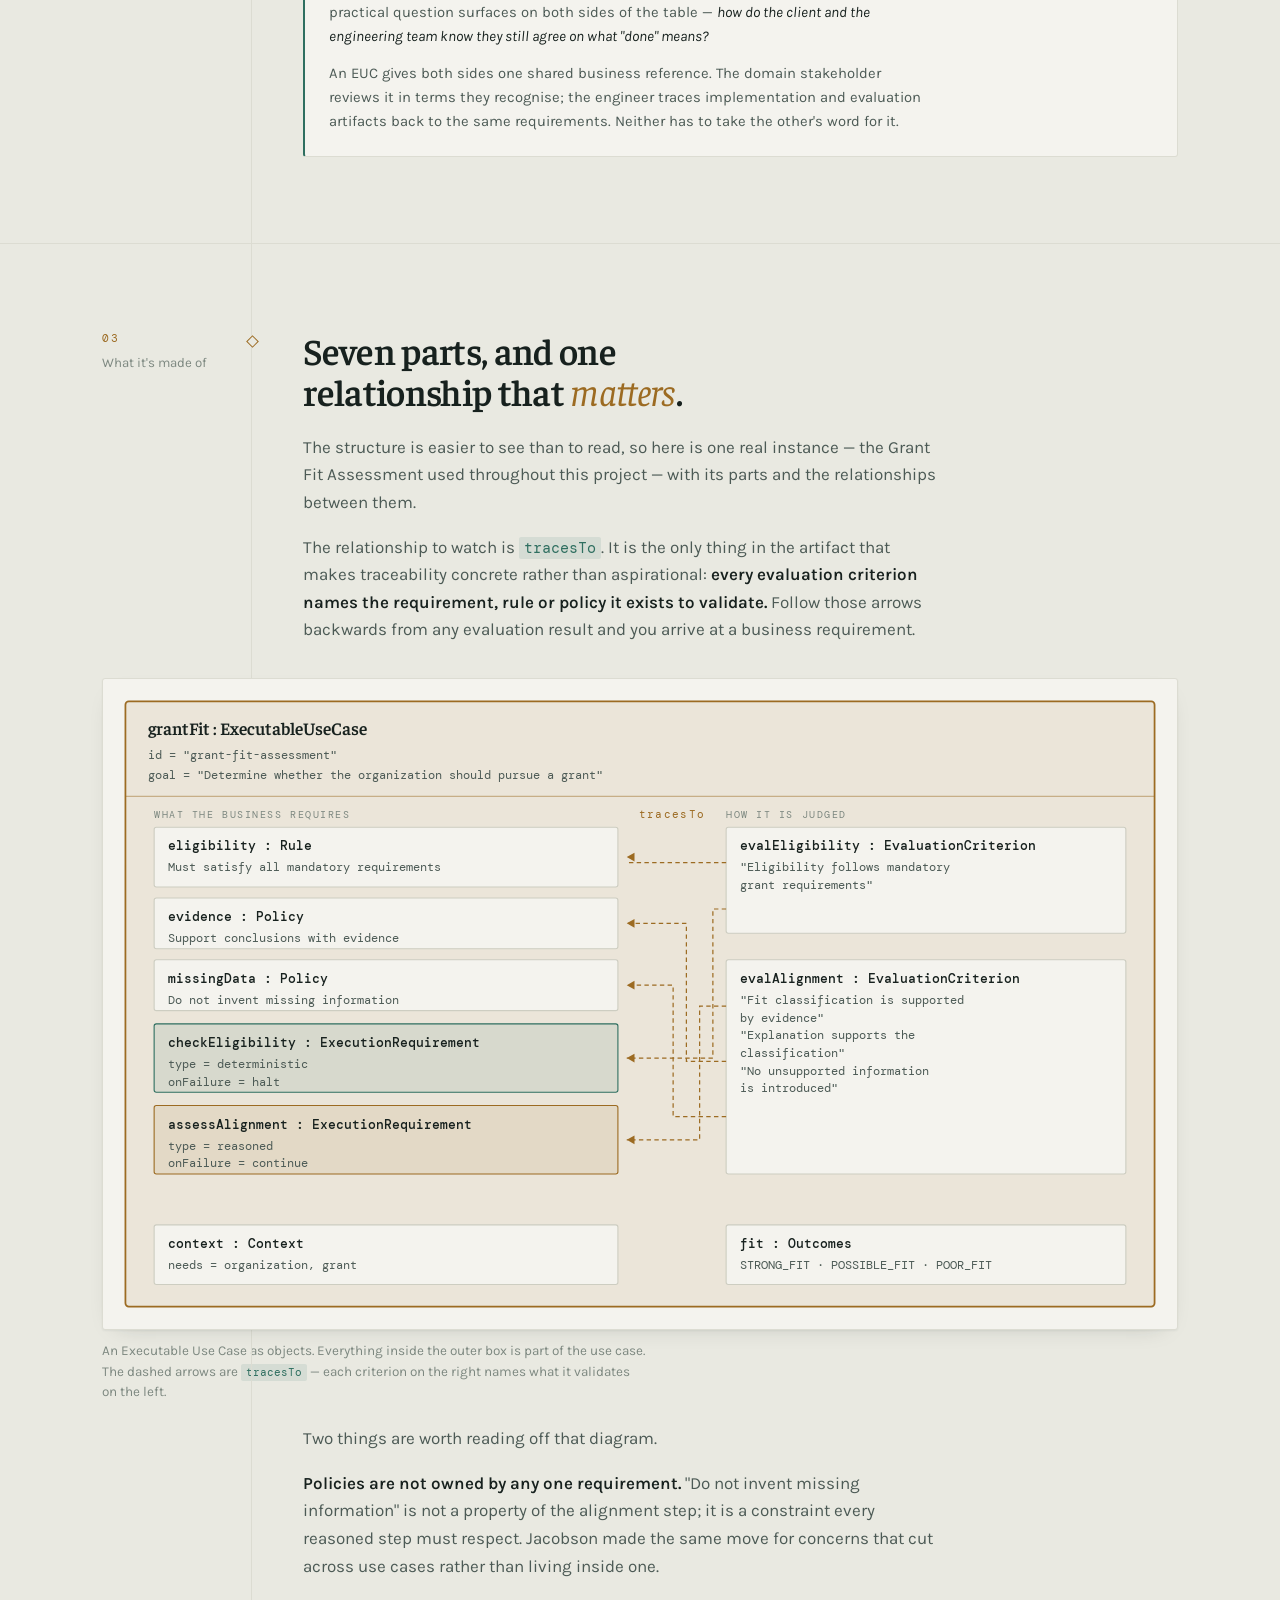
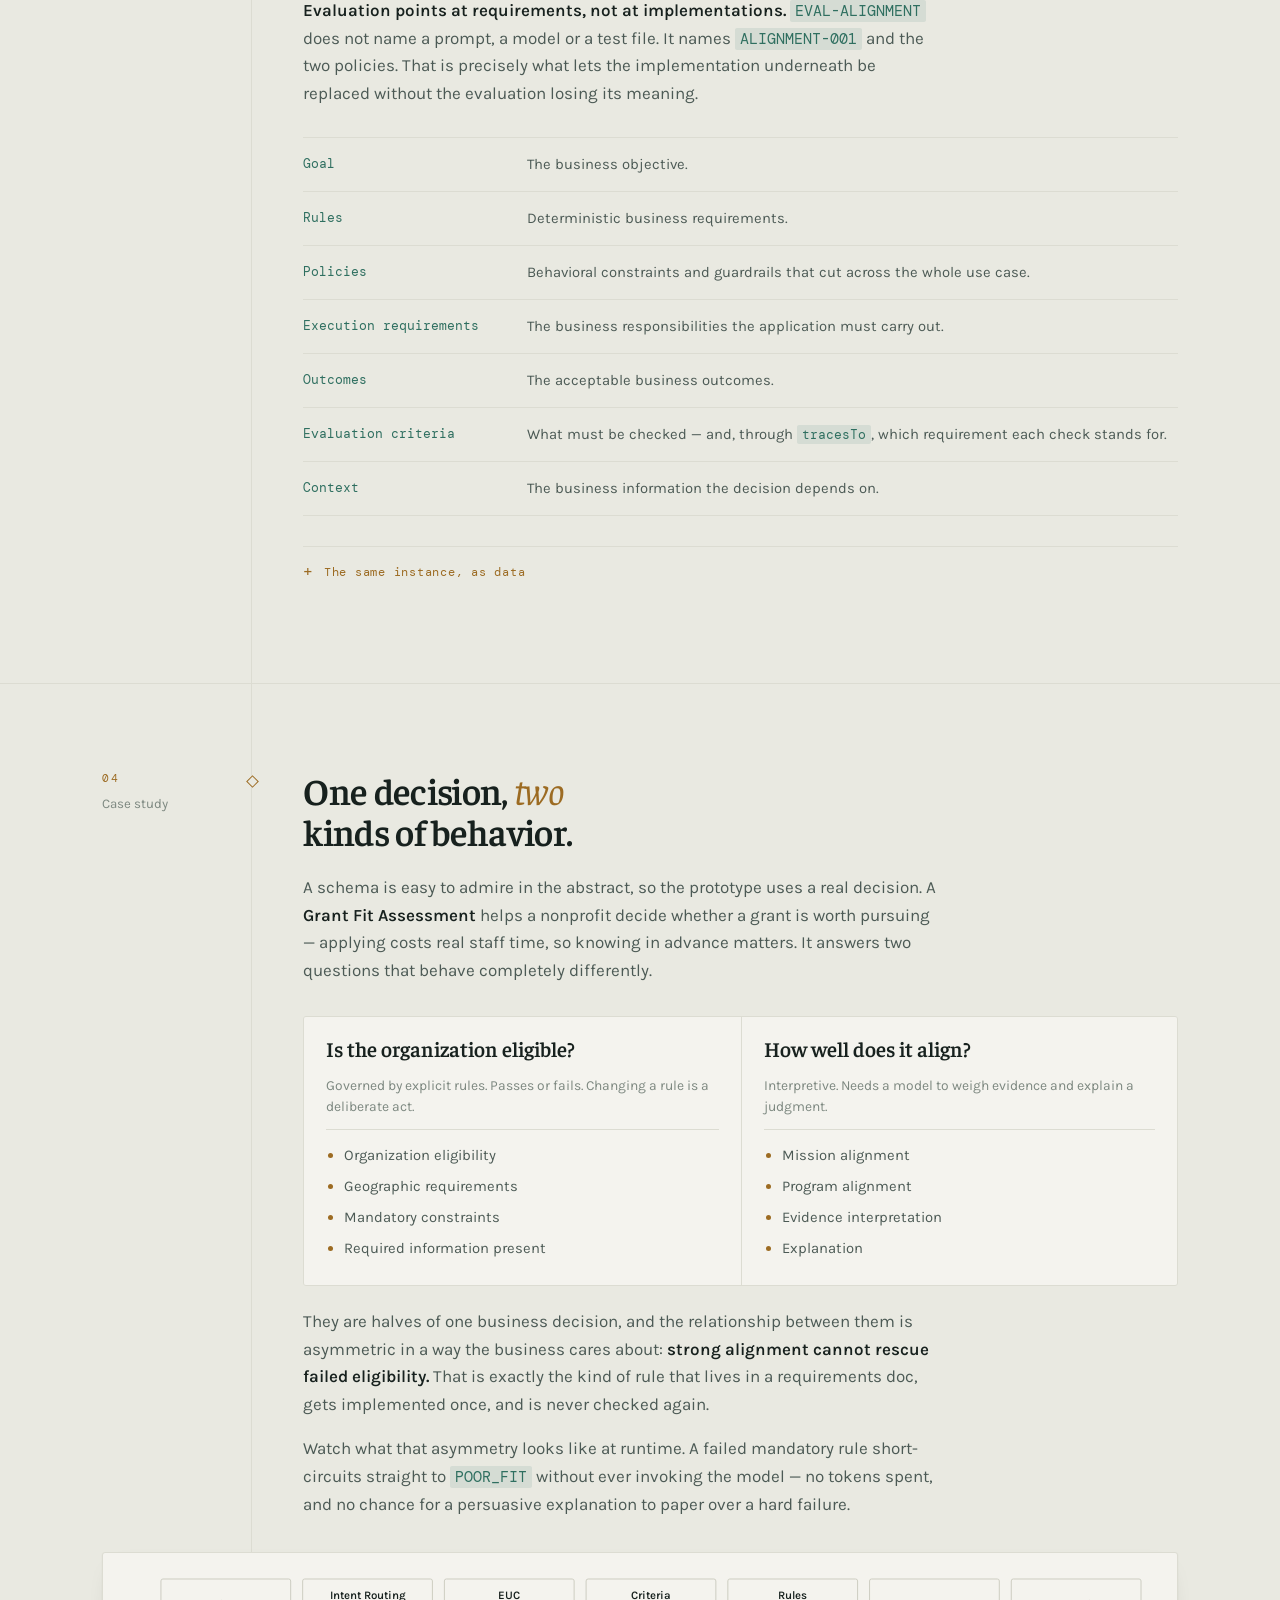
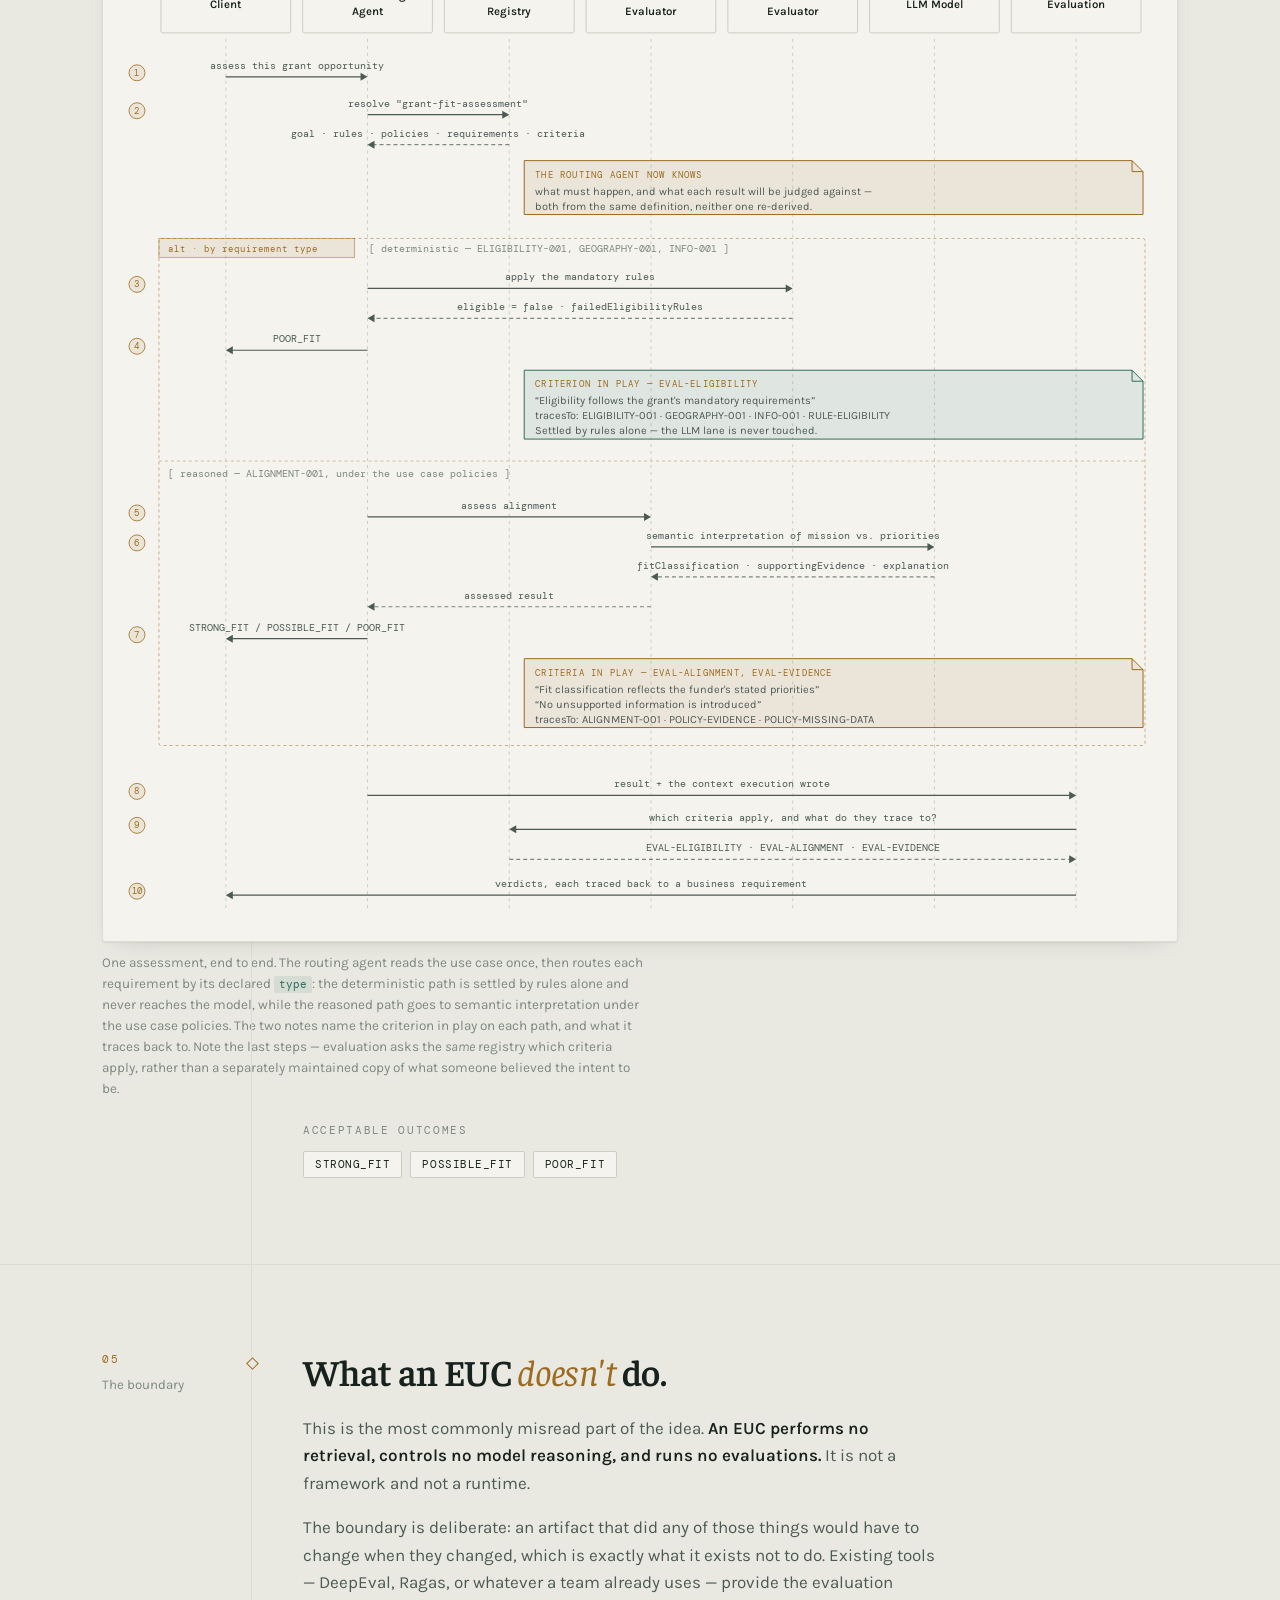
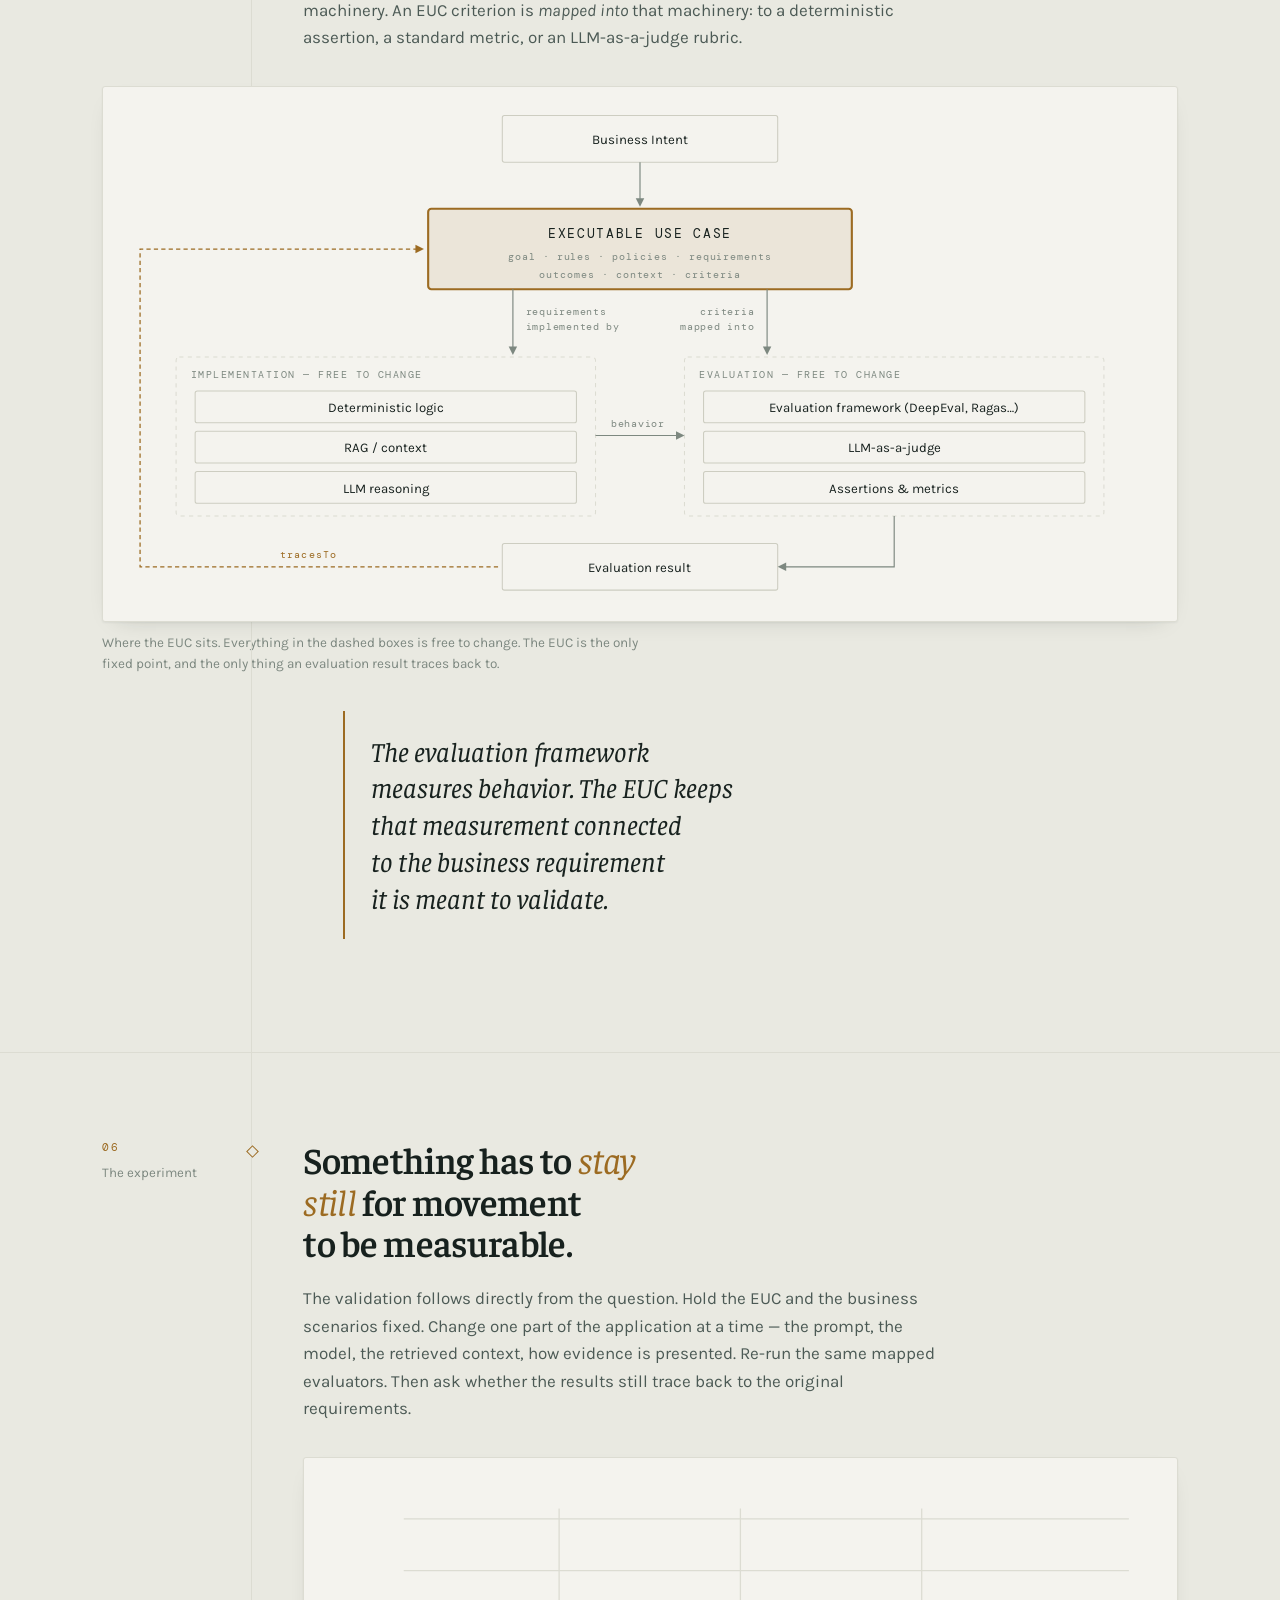
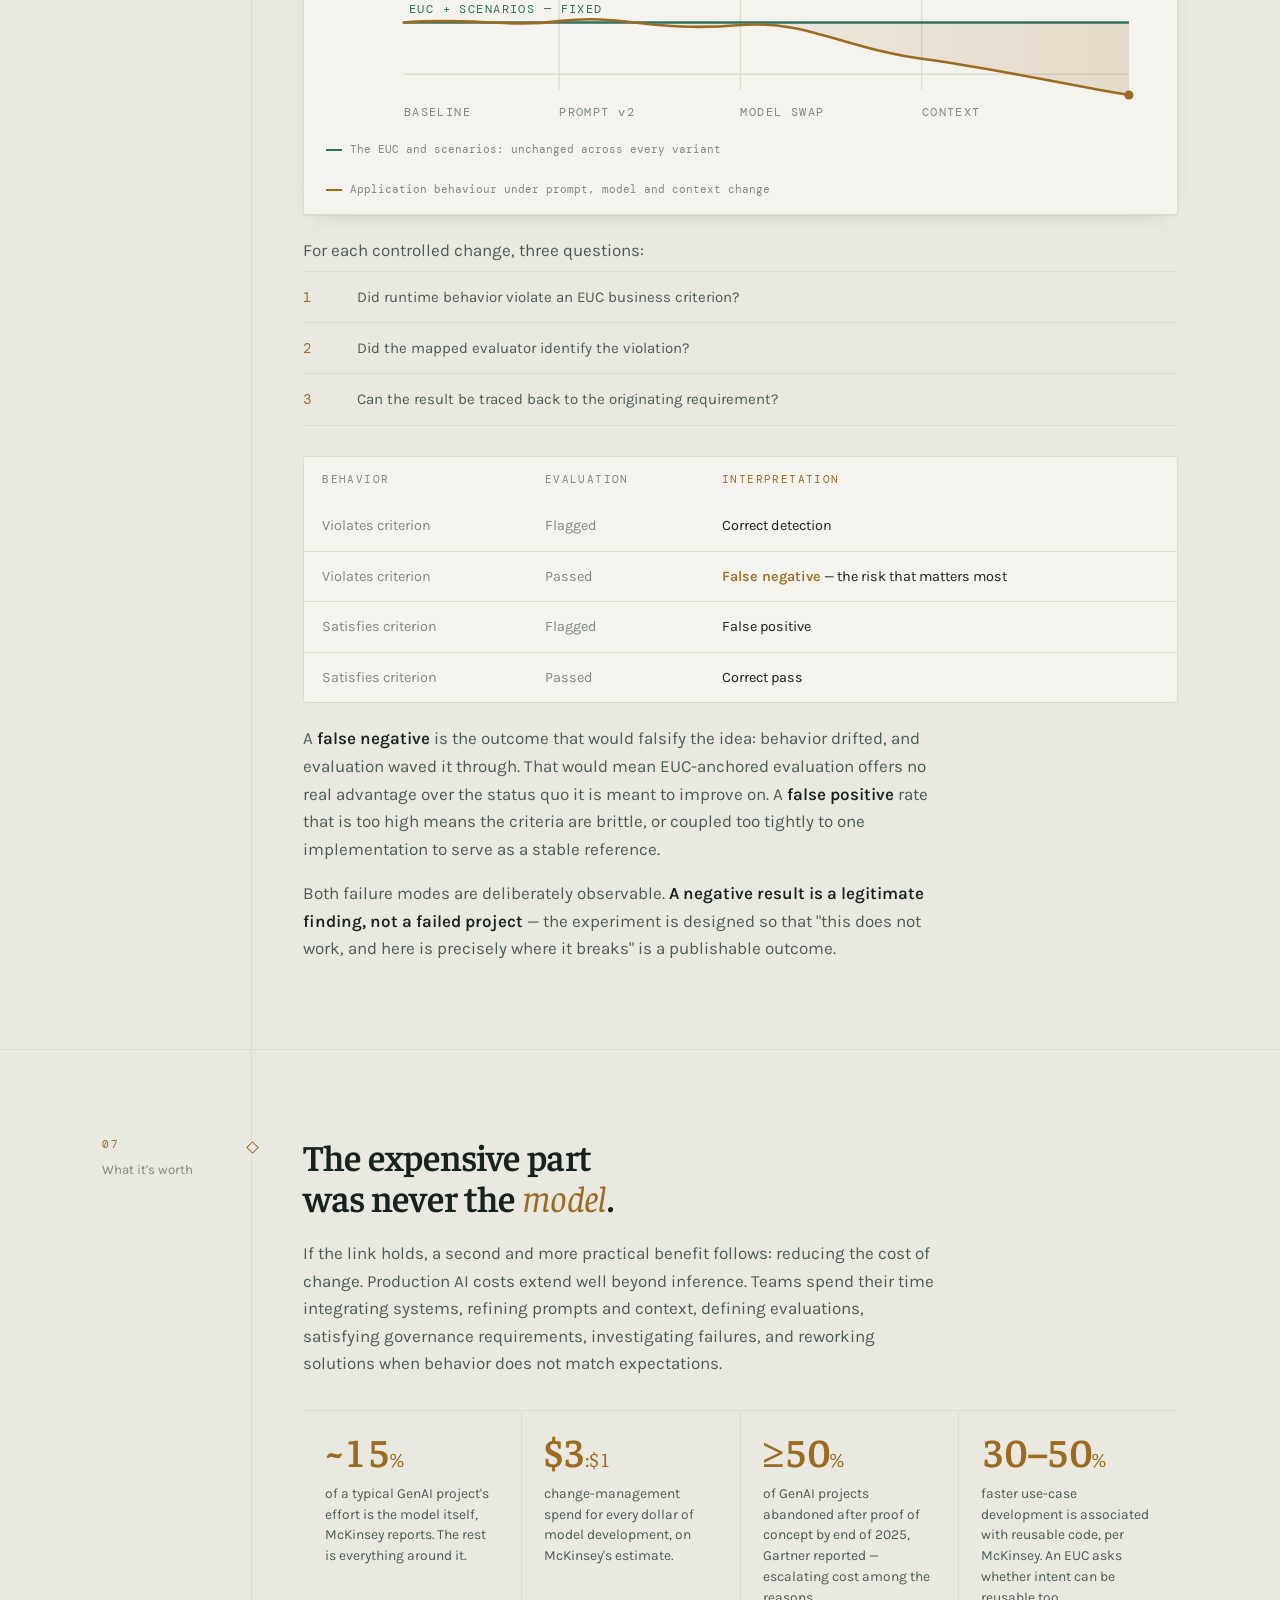
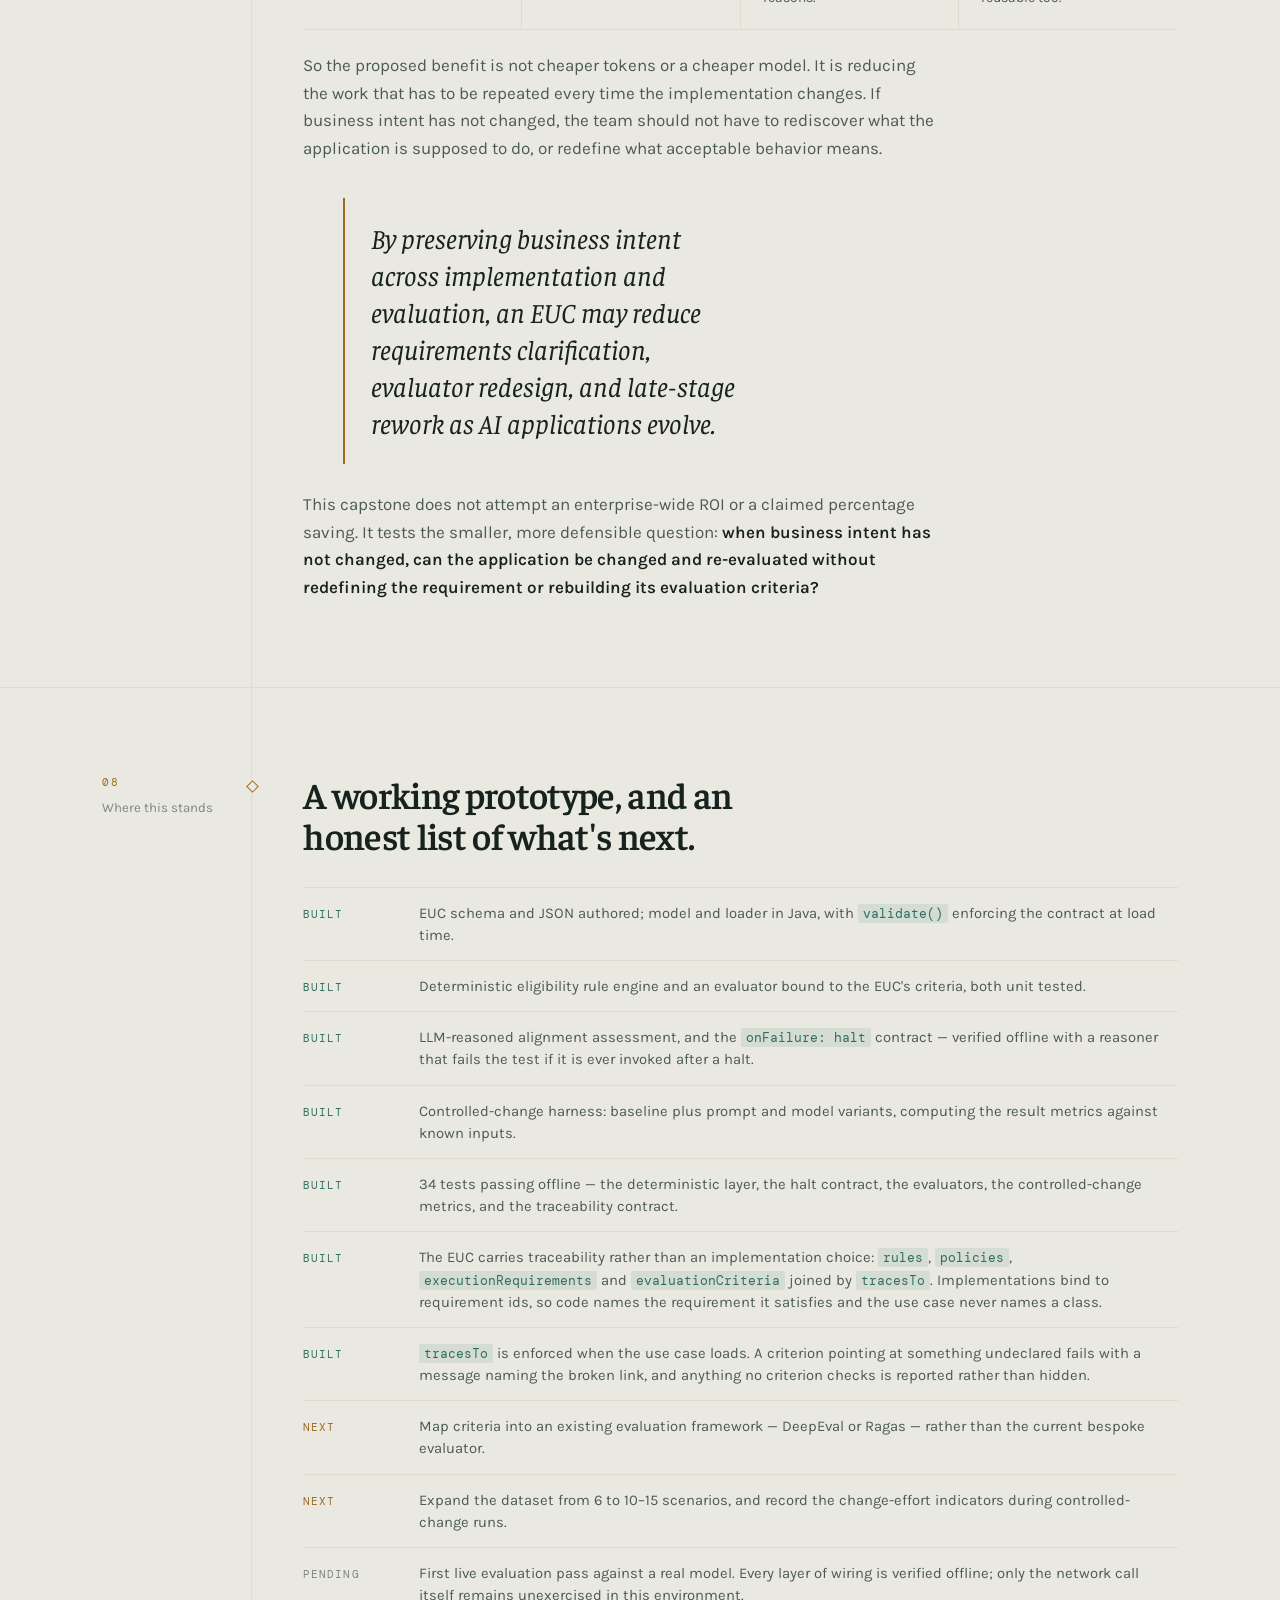
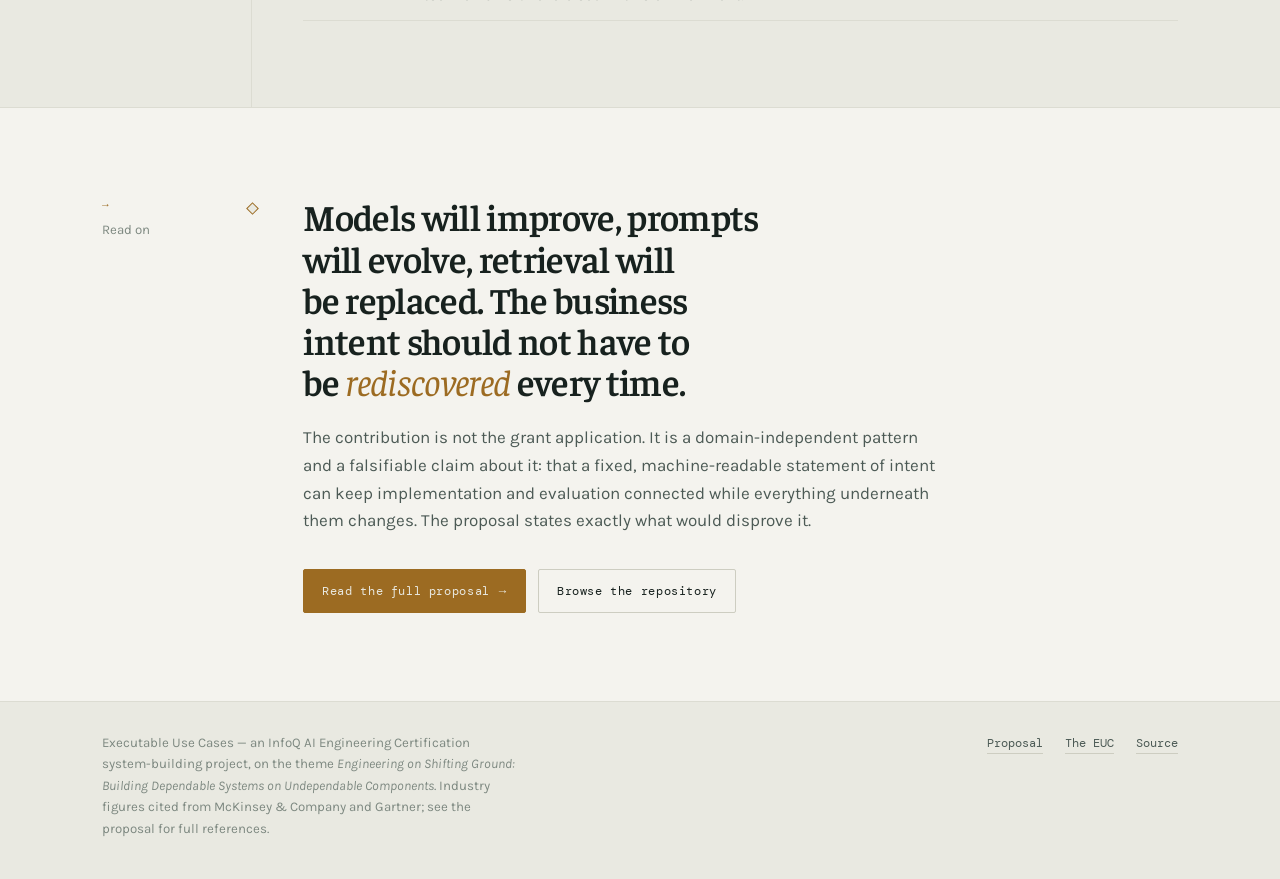
==== commit f67bc5f6: "Fit the interaction diagram within the page width The diagram's natural width was 1200px but the pro" ====
--- a/site/index.html
+++ b/site/index.html
@@ -54,6 +54,7 @@
   --step-4:3.1rem;
   --step-5:clamp(2.8rem,7.4vw,4.9rem);
   --rail:150px;
+  --secgap:clamp(26px,4vw,54px);
   --gutter:clamp(20px,5vw,52px);
 }
 @media (prefers-color-scheme: dark){
@@ -198,7 +199,7 @@
 
 section.band{padding-block:clamp(52px,7vw,86px);border-top:1px solid var(--rule-soft);scroll-margin-top:74px}
 section.band:first-child{border-top:none}
-section.band > .wrap{display:grid;grid-template-columns:var(--rail) minmax(0,1fr);gap:clamp(26px,4vw,54px)}
+section.band > .wrap{display:grid;grid-template-columns:var(--rail) minmax(0,1fr);gap:var(--secgap)}
 .rail{position:relative;padding-right:26px}
 .rail::after{
   content:"";position:absolute;right:-5px;top:.44em;
@@ -359,9 +360,17 @@
 
 /* ── Figures & diagrams ───────────────────────────────────────────────── */
 figure.figure{margin:34px 0 0;display:flex;flex-direction:column;gap:0}
+/* Diagrams need more room than the prose column: above the stacking
+   breakpoint they pull left across the rail to use the full container. */
+@media (min-width:901px){
+  figure.figure{margin-left:calc(-1 * (var(--rail) + var(--secgap)))}
+}
 .figbody{
   background:var(--surface);border:1px solid var(--rule-soft);border-radius:3px;
   padding:18px;overflow-x:auto;box-shadow:var(--shadow);
+  /* the datum line is absolutely positioned, so it would otherwise paint over
+     a figure that spans the rail — lift the panel above it */
+  position:relative;z-index:1;
 }
 .figbody svg{display:block;width:100%;height:auto;min-width:660px}
 figure.figure figcaption{
@@ -404,7 +413,7 @@
 .seqdiag .sguard{font-family:"DM Mono",monospace;font-size:10px;fill:var(--ink-faint)}
 .seqdiag .snotet{font-family:"DM Mono",monospace;font-size:9px;letter-spacing:1.2px;fill:var(--brass)}
 .seqdiag .snote{font-family:"Karla",sans-serif;font-size:11px;fill:var(--ink-soft)}
-.figbody svg.seqdiag{min-width:940px}
+.figbody svg.seqdiag{min-width:760px}
 
 /* ── Callout ──────────────────────────────────────────────────────────── */
 .callout{
@@ -804,110 +813,110 @@
       </div>
 
       <figure class="figure">
-        <div class="figbody"><svg class="seqdiag" viewBox="0 0 1200 972" role="img" aria-label="Interaction diagram with seven participants: client, intent routing agent, EUC registry, criteria evaluator, rules evaluator, LLM model, and evaluation. The client asks the intent routing agent to assess a grant opportunity. The agent resolves the grant-fit-assessment use case from the EUC registry, receiving its goal, rules, policies, requirements and criteria. An alternative block then routes by the requirement's declared type. On the deterministic path, the agent applies the mandatory rules through the rules evaluator, gets eligible = false, and returns POOR_FIT to the client; a note records that the criterion in play is EVAL-ELIGIBILITY, tracing to the eligibility, geography and required-information requirements, and that the LLM lane is never touched. On the reasoned path, the agent asks the criteria evaluator to assess alignment, which invokes the LLM model for semantic interpretation of mission against funder priorities, returning a fit classification with supporting evidence and an explanation; a note records that the criteria in play are EVAL-ALIGNMENT and EVAL-EVIDENCE, tracing to the alignment requirement and the evidence and missing-data policies. After either path, the agent sends the result and the context execution wrote to evaluation, which asks the same EUC registry which criteria apply and what they trace to, then returns verdicts to the client, each traced back to a business requirement.">
-    <rect x="42" y="8" width="148" height="56" rx="2" fill="var(--surface)" stroke="var(--rule)"/>
-  <text x="116" y="38" text-anchor="middle" class="snm">Client</text>
-  <rect x="198" y="8" width="148" height="56" rx="2" fill="var(--surface)" stroke="var(--rule)"/>
-  <text x="272" y="29" text-anchor="middle" class="snm">Intent Routing</text>
-  <text x="272" y="46" text-anchor="middle" class="snm">Agent</text>
-  <rect x="354" y="8" width="148" height="56" rx="2" fill="var(--surface)" stroke="var(--rule)"/>
-  <text x="428" y="29" text-anchor="middle" class="snm">EUC</text>
-  <text x="428" y="46" text-anchor="middle" class="snm">Registry</text>
-  <rect x="510" y="8" width="148" height="56" rx="2" fill="var(--surface)" stroke="var(--rule)"/>
-  <text x="584" y="29" text-anchor="middle" class="snm">Criteria</text>
-  <text x="584" y="46" text-anchor="middle" class="snm">Evaluator</text>
-  <rect x="666" y="8" width="148" height="56" rx="2" fill="var(--surface)" stroke="var(--rule)"/>
-  <text x="740" y="29" text-anchor="middle" class="snm">Rules</text>
-  <text x="740" y="46" text-anchor="middle" class="snm">Evaluator</text>
-  <rect x="44" y="278" width="1140" height="512" rx="2" fill="none" stroke="var(--brass)" stroke-opacity=".5" stroke-dasharray="3 3"/>
-  <rect x="822" y="8" width="148" height="56" rx="2" fill="var(--surface)" stroke="var(--rule)"/>
-  <text x="896" y="38" text-anchor="middle" class="snm">LLM Model</text>
-  <rect x="978" y="8" width="148" height="56" rx="2" fill="var(--surface)" stroke="var(--rule)"/>
-  <text x="1052" y="38" text-anchor="middle" class="snm">Evaluation</text>
-  <line x1="116" y1="70" x2="116" y2="894" class="slife"/>
-  <line x1="272" y1="70" x2="272" y2="894" class="slife"/>
-  <line x1="428" y1="70" x2="428" y2="894" class="slife"/>
-  <line x1="584" y1="70" x2="584" y2="894" class="slife"/>
-  <line x1="740" y1="70" x2="740" y2="894" class="slife"/>
-  <line x1="896" y1="70" x2="896" y2="894" class="slife"/>
-  <line x1="1052" y1="70" x2="1052" y2="894" class="slife"/>
-  <path d="M116 110 H266" class="smsg"/>
-  <path d="M272 110 l-7 -4 v8 z" class="smsghead"/>
-  <text x="194.0" y="102" text-anchor="middle" class="slbl">assess this grant opportunity</text>
-  <circle cx="20.0" cy="106" r="8.5" class="snumbg"/><text x="20.0" y="109" text-anchor="middle" class="snum">1</text>
-  <path d="M272 148 H422" class="smsg"/>
-  <path d="M428 148 l-7 -4 v8 z" class="smsghead"/>
-  <text x="350.0" y="140" text-anchor="middle" class="slbl">resolve &quot;grant-fit-assessment&quot;</text>
-  <circle cx="20.0" cy="144" r="8.5" class="snumbg"/><text x="20.0" y="147" text-anchor="middle" class="snum">2</text>
-  <path d="M428 178 H278" class="smsg dash"/>
-  <path d="M272 178 l7 -4 v8 z" class="smsghead"/>
-  <text x="350.0" y="170" text-anchor="middle" class="slbl">goal · rules · policies · requirements · criteria</text>
-  <path d="M676 196 H1158 L1170 208 V250 H676 Z" fill="var(--brass-wash)" stroke="var(--brass)"/>
-  <path d="M1158 196 V208 H1170" fill="none" stroke="var(--brass)"/>
-  <text x="687" y="213" class="snotet">THE ROUTING AGENT NOW KNOWS</text>
-  <text x="687" y="230" class="snote">what must happen, and what each result will be judged against —</text>
-  <text x="687" y="245" class="snote">both from the same definition, neither one re-derived.</text>
-  <rect x="44" y="278" width="204" height="19" fill="var(--brass-wash)" stroke="var(--brass)" stroke-opacity=".5"/>
-  <text x="54" y="292" class="salt">alt · by requirement type</text>
-  <text x="264" y="292" class="sguard">[ type = deterministic — ELIGIBILITY-001, GEOGRAPHY-001, INFO-001 ]</text>
-  <path d="M272 330 H734" class="smsg"/>
-  <path d="M740 330 l-7 -4 v8 z" class="smsghead"/>
-  <text x="506.0" y="322" text-anchor="middle" class="slbl">apply the mandatory rules</text>
-  <circle cx="20.0" cy="326" r="8.5" class="snumbg"/><text x="20.0" y="329" text-anchor="middle" class="snum">3</text>
-  <path d="M740 360 H278" class="smsg dash"/>
-  <path d="M272 360 l7 -4 v8 z" class="smsghead"/>
-  <text x="506.0" y="352" text-anchor="middle" class="slbl">eligible = false · failedEligibilityRules</text>
-  <path d="M272 392 H122" class="smsg"/>
-  <path d="M116 392 l7 -4 v8 z" class="smsghead"/>
-  <text x="194.0" y="384" text-anchor="middle" class="slbl">POOR_FIT</text>
-  <circle cx="20.0" cy="388" r="8.5" class="snumbg"/><text x="20.0" y="391" text-anchor="middle" class="snum">4</text>
-  <path d="M560 412 H1158 L1170 424 V481 H560 Z" fill="var(--verdigris-wash)" stroke="var(--verdigris)"/>
-  <path d="M1158 412 V424 H1170" fill="none" stroke="var(--verdigris)"/>
-  <text x="571" y="429" class="snotet">CRITERION IN PLAY — EVAL-ELIGIBILITY</text>
-  <text x="571" y="446" class="snote">“Eligibility follows the grant's mandatory requirements”</text>
-  <text x="571" y="461" class="snote">tracesTo: ELIGIBILITY-001 · GEOGRAPHY-001 · INFO-001 · RULE-ELIGIBILITY</text>
-  <text x="571" y="476" class="snote">Settled by rules alone — the LLM lane is never touched.</text>
-  <line x1="44" y1="503" x2="1184" y2="503" stroke="var(--brass)" stroke-opacity=".4" stroke-dasharray="3 3"/>
-  <text x="54" y="519" class="sguard">[ type = reasoned — ALIGNMENT-001, under the use case policies ]</text>
-  <path d="M272 561 H578" class="smsg"/>
-  <path d="M584 561 l-7 -4 v8 z" class="smsghead"/>
-  <text x="428.0" y="553" text-anchor="middle" class="slbl">assess alignment</text>
-  <circle cx="20.0" cy="557" r="8.5" class="snumbg"/><text x="20.0" y="560" text-anchor="middle" class="snum">5</text>
-  <path d="M584 591 H890" class="smsg"/>
-  <path d="M896 591 l-7 -4 v8 z" class="smsghead"/>
-  <text x="740.0" y="583" text-anchor="middle" class="slbl">semantic interpretation of mission vs. priorities</text>
-  <circle cx="20.0" cy="587" r="8.5" class="snumbg"/><text x="20.0" y="590" text-anchor="middle" class="snum">6</text>
-  <path d="M896 621 H590" class="smsg dash"/>
-  <path d="M584 621 l7 -4 v8 z" class="smsghead"/>
-  <text x="740.0" y="613" text-anchor="middle" class="slbl">fitClassification · supportingEvidence · explanation</text>
-  <path d="M584 651 H278" class="smsg dash"/>
-  <path d="M272 651 l7 -4 v8 z" class="smsghead"/>
-  <text x="428.0" y="643" text-anchor="middle" class="slbl">assessed result</text>
-  <path d="M272 683 H122" class="smsg"/>
-  <path d="M116 683 l7 -4 v8 z" class="smsghead"/>
-  <text x="194.0" y="675" text-anchor="middle" class="slbl">STRONG_FIT / POSSIBLE_FIT / POOR_FIT</text>
-  <circle cx="20.0" cy="679" r="8.5" class="snumbg"/><text x="20.0" y="682" text-anchor="middle" class="snum">7</text>
-  <path d="M560 703 H1158 L1170 715 V772 H560 Z" fill="var(--brass-wash)" stroke="var(--brass)"/>
-  <path d="M1158 703 V715 H1170" fill="none" stroke="var(--brass)"/>
-  <text x="571" y="720" class="snotet">CRITERIA IN PLAY — EVAL-ALIGNMENT, EVAL-EVIDENCE</text>
-  <text x="571" y="737" class="snote">“Fit classification reflects the funder's stated priorities”</text>
-  <text x="571" y="752" class="snote">“No unsupported information is introduced”</text>
-  <text x="571" y="767" class="snote">tracesTo: ALIGNMENT-001 · POLICY-EVIDENCE · POLICY-MISSING-DATA</text>
-  <path d="M272 842 H1046" class="smsg"/>
-  <path d="M1052 842 l-7 -4 v8 z" class="smsghead"/>
-  <text x="662.0" y="834" text-anchor="middle" class="slbl">result + the context execution wrote</text>
-  <circle cx="20.0" cy="838" r="8.5" class="snumbg"/><text x="20.0" y="841" text-anchor="middle" class="snum">8</text>
-  <path d="M1052 876 H434" class="smsg"/>
-  <path d="M428 876 l7 -4 v8 z" class="smsghead"/>
-  <text x="740.0" y="868" text-anchor="middle" class="slbl">which criteria apply, and what do they trace to?</text>
-  <circle cx="20.0" cy="872" r="8.5" class="snumbg"/><text x="20.0" y="875" text-anchor="middle" class="snum">9</text>
-  <path d="M428 906 H1046" class="smsg dash"/>
-  <path d="M1052 906 l-7 -4 v8 z" class="smsghead"/>
-  <text x="740.0" y="898" text-anchor="middle" class="slbl">EVAL-ELIGIBILITY · EVAL-ALIGNMENT · EVAL-EVIDENCE</text>
-  <path d="M1052 942 H122" class="smsg"/>
-  <path d="M116 942 l7 -4 v8 z" class="smsghead"/>
-  <text x="584.0" y="934" text-anchor="middle" class="slbl">verdicts, each traced back to a business requirement</text>
-  <circle cx="20.0" cy="938" r="8.5" class="snumbg"/><text x="20.0" y="941" text-anchor="middle" class="snum">10</text>
+        <div class="figbody"><svg class="seqdiag" viewBox="0 0 1040 954" role="img" aria-label="Interaction diagram with seven participants: client, intent routing agent, EUC registry, criteria evaluator, rules evaluator, LLM model, and evaluation. The client asks the intent routing agent to assess a grant opportunity. The agent resolves the grant-fit-assessment use case from the EUC registry, receiving its goal, rules, policies, requirements and criteria. An alternative block then routes by the requirement's declared type. On the deterministic path, the agent applies the mandatory rules through the rules evaluator, gets eligible = false, and returns POOR_FIT to the client; a note records that the criterion in play is EVAL-ELIGIBILITY, tracing to the eligibility, geography and required-information requirements, and that the LLM lane is never touched. On the reasoned path, the agent asks the criteria evaluator to assess alignment, which invokes the LLM model for semantic interpretation of mission against funder priorities, returning a fit classification with supporting evidence and an explanation; a note records that the criteria in play are EVAL-ALIGNMENT and EVAL-EVIDENCE, tracing to the alignment requirement and the evidence and missing-data policies. After either path, the agent sends the result and the context execution wrote to evaluation, which asks the same EUC registry which criteria apply and what they trace to, then returns verdicts to the client, each traced back to a business requirement.">
+    <rect x="40" y="8" width="130" height="54" rx="2" fill="var(--surface)" stroke="var(--rule)"/>
+  <text x="105" y="37" text-anchor="middle" class="snm">Client</text>
+  <rect x="182" y="8" width="130" height="54" rx="2" fill="var(--surface)" stroke="var(--rule)"/>
+  <text x="247" y="28" text-anchor="middle" class="snm">Intent Routing</text>
+  <text x="247" y="44" text-anchor="middle" class="snm">Agent</text>
+  <rect x="324" y="8" width="130" height="54" rx="2" fill="var(--surface)" stroke="var(--rule)"/>
+  <text x="389" y="28" text-anchor="middle" class="snm">EUC</text>
+  <text x="389" y="44" text-anchor="middle" class="snm">Registry</text>
+  <rect x="466" y="8" width="130" height="54" rx="2" fill="var(--surface)" stroke="var(--rule)"/>
+  <text x="531" y="28" text-anchor="middle" class="snm">Criteria</text>
+  <text x="531" y="44" text-anchor="middle" class="snm">Evaluator</text>
+  <rect x="608" y="8" width="130" height="54" rx="2" fill="var(--surface)" stroke="var(--rule)"/>
+  <text x="673" y="28" text-anchor="middle" class="snm">Rules</text>
+  <text x="673" y="44" text-anchor="middle" class="snm">Evaluator</text>
+  <rect x="750" y="8" width="130" height="54" rx="2" fill="var(--surface)" stroke="var(--rule)"/>
+  <text x="815" y="37" text-anchor="middle" class="snm">LLM Model</text>
+  <rect x="892" y="8" width="130" height="54" rx="2" fill="var(--surface)" stroke="var(--rule)"/>
+  <text x="957" y="37" text-anchor="middle" class="snm">Evaluation</text>
+  <line x1="105" y1="68" x2="105" y2="942" class="slife"/>
+  <line x1="247" y1="68" x2="247" y2="942" class="slife"/>
+  <line x1="389" y1="68" x2="389" y2="942" class="slife"/>
+  <line x1="531" y1="68" x2="531" y2="942" class="slife"/>
+  <line x1="673" y1="68" x2="673" y2="942" class="slife"/>
+  <line x1="815" y1="68" x2="815" y2="942" class="slife"/>
+  <line x1="957" y1="68" x2="957" y2="942" class="slife"/>
+  <rect x="38" y="268" width="988" height="508" rx="2" fill="none" stroke="var(--brass)" stroke-opacity=".5" stroke-dasharray="3 3"/>
+  <path d="M105 106 H241" class="smsg"/>
+  <path d="M247 106 l-7 -4 v8 z" class="smsghead"/>
+  <text x="176.0" y="98" text-anchor="middle" class="slbl">assess this grant opportunity</text>
+  <circle cx="16.0" cy="102" r="8" class="snumbg"/><text x="16.0" y="105" text-anchor="middle" class="snum">1</text>
+  <path d="M247 144 H383" class="smsg"/>
+  <path d="M389 144 l-7 -4 v8 z" class="smsghead"/>
+  <text x="318.0" y="136" text-anchor="middle" class="slbl">resolve &quot;grant-fit-assessment&quot;</text>
+  <circle cx="16.0" cy="140" r="8" class="snumbg"/><text x="16.0" y="143" text-anchor="middle" class="snum">2</text>
+  <path d="M389 174 H253" class="smsg dash"/>
+  <path d="M247 174 l7 -4 v8 z" class="smsghead"/>
+  <text x="318.0" y="166" text-anchor="middle" class="slbl">goal · rules · policies · requirements · criteria</text>
+  <path d="M404 190 H1013 L1024 201 V244 H404 Z" fill="var(--brass-wash)" stroke="var(--brass)"/>
+  <path d="M1013 190 V201 H1024" fill="none" stroke="var(--brass)"/>
+  <text x="415" y="207" class="snotet">THE ROUTING AGENT NOW KNOWS</text>
+  <text x="415" y="224" class="snote">what must happen, and what each result will be judged against —</text>
+  <text x="415" y="239" class="snote">both from the same definition, neither one re-derived.</text>
+  <rect x="38" y="268" width="196" height="19" fill="var(--brass-wash)" stroke="var(--brass)" stroke-opacity=".5"/>
+  <text x="47" y="282" class="salt">alt · by requirement type</text>
+  <text x="248" y="282" class="sguard">[ deterministic — ELIGIBILITY-001, GEOGRAPHY-001, INFO-001 ]</text>
+  <path d="M247 318 H667" class="smsg"/>
+  <path d="M673 318 l-7 -4 v8 z" class="smsghead"/>
+  <text x="460.0" y="310" text-anchor="middle" class="slbl">apply the mandatory rules</text>
+  <circle cx="16.0" cy="314" r="8" class="snumbg"/><text x="16.0" y="317" text-anchor="middle" class="snum">3</text>
+  <path d="M673 348 H253" class="smsg dash"/>
+  <path d="M247 348 l7 -4 v8 z" class="smsghead"/>
+  <text x="460.0" y="340" text-anchor="middle" class="slbl">eligible = false · failedEligibilityRules</text>
+  <path d="M247 380 H111" class="smsg"/>
+  <path d="M105 380 l7 -4 v8 z" class="smsghead"/>
+  <text x="176.0" y="372" text-anchor="middle" class="slbl">POOR_FIT</text>
+  <circle cx="16.0" cy="376" r="8" class="snumbg"/><text x="16.0" y="379" text-anchor="middle" class="snum">4</text>
+  <path d="M404 400 H1013 L1024 411 V469 H404 Z" fill="var(--verdigris-wash)" stroke="var(--verdigris)"/>
+  <path d="M1013 400 V411 H1024" fill="none" stroke="var(--verdigris)"/>
+  <text x="415" y="417" class="snotet">CRITERION IN PLAY — EVAL-ELIGIBILITY</text>
+  <text x="415" y="434" class="snote">“Eligibility follows the grant's mandatory requirements”</text>
+  <text x="415" y="449" class="snote">tracesTo: ELIGIBILITY-001 · GEOGRAPHY-001 · INFO-001 · RULE-ELIGIBILITY</text>
+  <text x="415" y="464" class="snote">Settled by rules alone — the LLM lane is never touched.</text>
+  <line x1="38" y1="491" x2="1026" y2="491" stroke="var(--brass)" stroke-opacity=".4" stroke-dasharray="3 3"/>
+  <text x="47" y="507" class="sguard">[ reasoned — ALIGNMENT-001, under the use case policies ]</text>
+  <path d="M247 547 H525" class="smsg"/>
+  <path d="M531 547 l-7 -4 v8 z" class="smsghead"/>
+  <text x="389.0" y="539" text-anchor="middle" class="slbl">assess alignment</text>
+  <circle cx="16.0" cy="543" r="8" class="snumbg"/><text x="16.0" y="546" text-anchor="middle" class="snum">5</text>
+  <path d="M531 577 H809" class="smsg"/>
+  <path d="M815 577 l-7 -4 v8 z" class="smsghead"/>
+  <text x="673.0" y="569" text-anchor="middle" class="slbl">semantic interpretation of mission vs. priorities</text>
+  <circle cx="16.0" cy="573" r="8" class="snumbg"/><text x="16.0" y="576" text-anchor="middle" class="snum">6</text>
+  <path d="M815 607 H537" class="smsg dash"/>
+  <path d="M531 607 l7 -4 v8 z" class="smsghead"/>
+  <text x="673.0" y="599" text-anchor="middle" class="slbl">fitClassification · supportingEvidence · explanation</text>
+  <path d="M531 637 H253" class="smsg dash"/>
+  <path d="M247 637 l7 -4 v8 z" class="smsghead"/>
+  <text x="389.0" y="629" text-anchor="middle" class="slbl">assessed result</text>
+  <path d="M247 669 H111" class="smsg"/>
+  <path d="M105 669 l7 -4 v8 z" class="smsghead"/>
+  <text x="176.0" y="661" text-anchor="middle" class="slbl">STRONG_FIT / POSSIBLE_FIT / POOR_FIT</text>
+  <circle cx="16.0" cy="665" r="8" class="snumbg"/><text x="16.0" y="668" text-anchor="middle" class="snum">7</text>
+  <path d="M404 689 H1013 L1024 700 V758 H404 Z" fill="var(--brass-wash)" stroke="var(--brass)"/>
+  <path d="M1013 689 V700 H1024" fill="none" stroke="var(--brass)"/>
+  <text x="415" y="706" class="snotet">CRITERIA IN PLAY — EVAL-ALIGNMENT, EVAL-EVIDENCE</text>
+  <text x="415" y="723" class="snote">“Fit classification reflects the funder's stated priorities”</text>
+  <text x="415" y="738" class="snote">“No unsupported information is introduced”</text>
+  <text x="415" y="753" class="snote">tracesTo: ALIGNMENT-001 · POLICY-EVIDENCE · POLICY-MISSING-DATA</text>
+  <path d="M247 826 H951" class="smsg"/>
+  <path d="M957 826 l-7 -4 v8 z" class="smsghead"/>
+  <text x="602.0" y="818" text-anchor="middle" class="slbl">result + the context execution wrote</text>
+  <circle cx="16.0" cy="822" r="8" class="snumbg"/><text x="16.0" y="825" text-anchor="middle" class="snum">8</text>
+  <path d="M957 860 H395" class="smsg"/>
+  <path d="M389 860 l7 -4 v8 z" class="smsghead"/>
+  <text x="673.0" y="852" text-anchor="middle" class="slbl">which criteria apply, and what do they trace to?</text>
+  <circle cx="16.0" cy="856" r="8" class="snumbg"/><text x="16.0" y="859" text-anchor="middle" class="snum">9</text>
+  <path d="M389 890 H951" class="smsg dash"/>
+  <path d="M957 890 l-7 -4 v8 z" class="smsghead"/>
+  <text x="673.0" y="882" text-anchor="middle" class="slbl">EVAL-ELIGIBILITY · EVAL-ALIGNMENT · EVAL-EVIDENCE</text>
+  <path d="M957 926 H111" class="smsg"/>
+  <path d="M105 926 l7 -4 v8 z" class="smsghead"/>
+  <text x="531.0" y="918" text-anchor="middle" class="slbl">verdicts, each traced back to a business requirement</text>
+  <circle cx="16.0" cy="922" r="8" class="snumbg"/><text x="16.0" y="925" text-anchor="middle" class="snum">10</text>
 </svg></div>
         <figcaption>One assessment, end to end. The routing agent reads the use case once, then routes each requirement by its declared <code>type</code>: the deterministic path is settled by rules alone and never reaches the model, while the reasoned path goes to semantic interpretation under the use case policies. The two notes name the criterion in play on each path, and what it traces back to. Note the last steps — evaluation asks the <em>same</em> registry which criteria apply, rather than a separately maintained copy of what someone believed the intent to be.</figcaption>
       </figure>
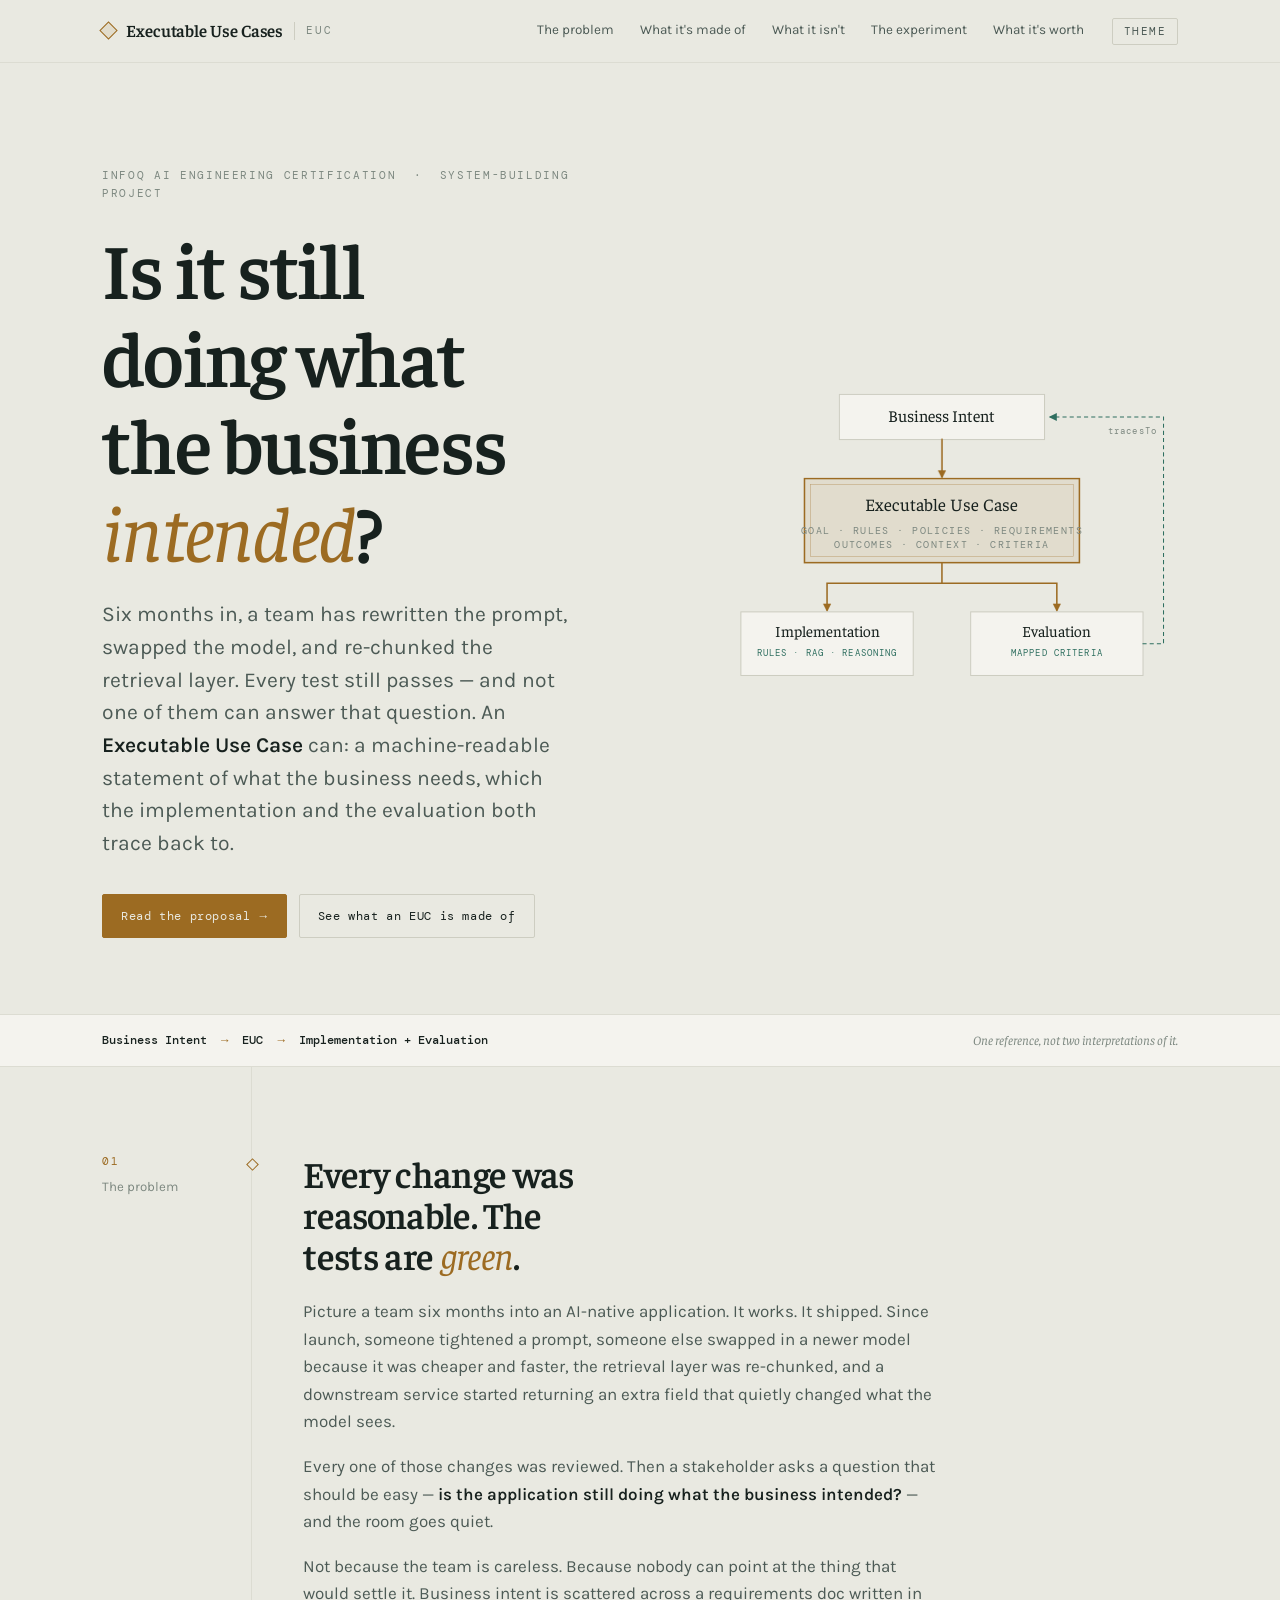
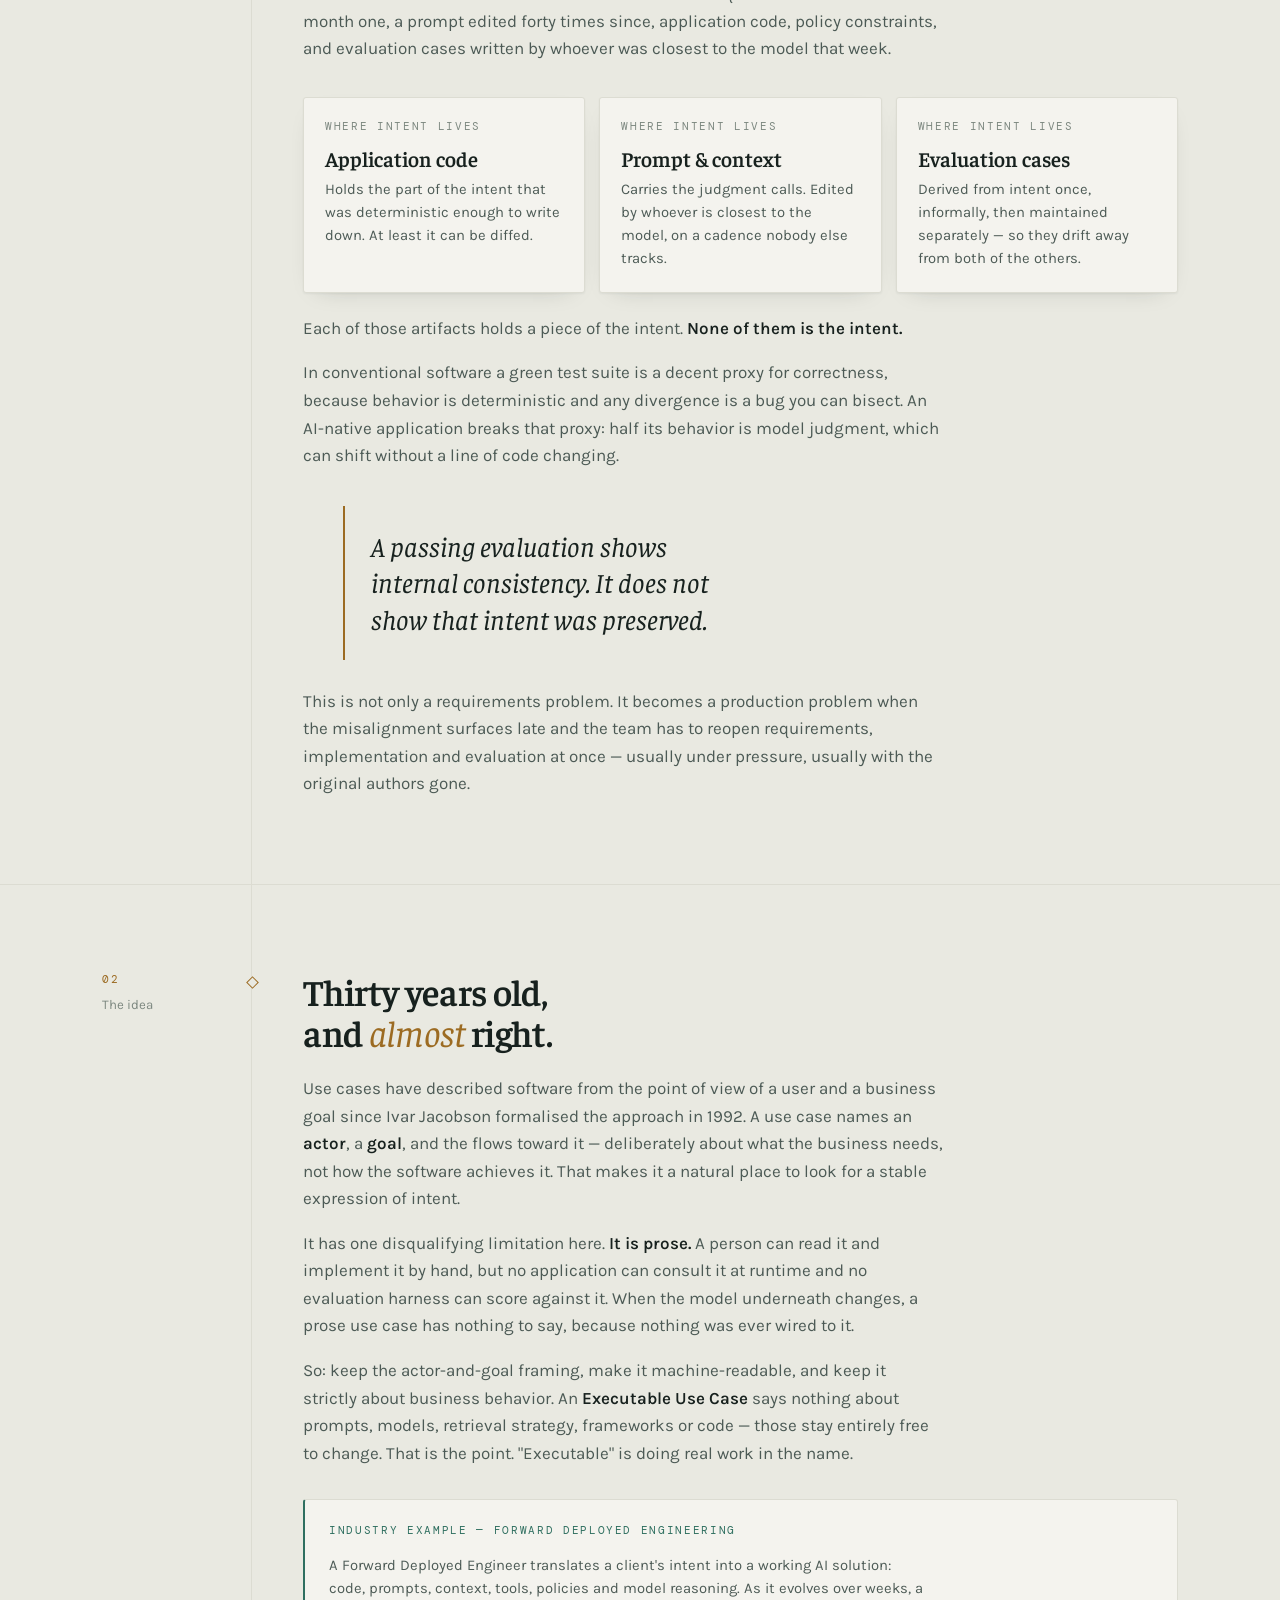
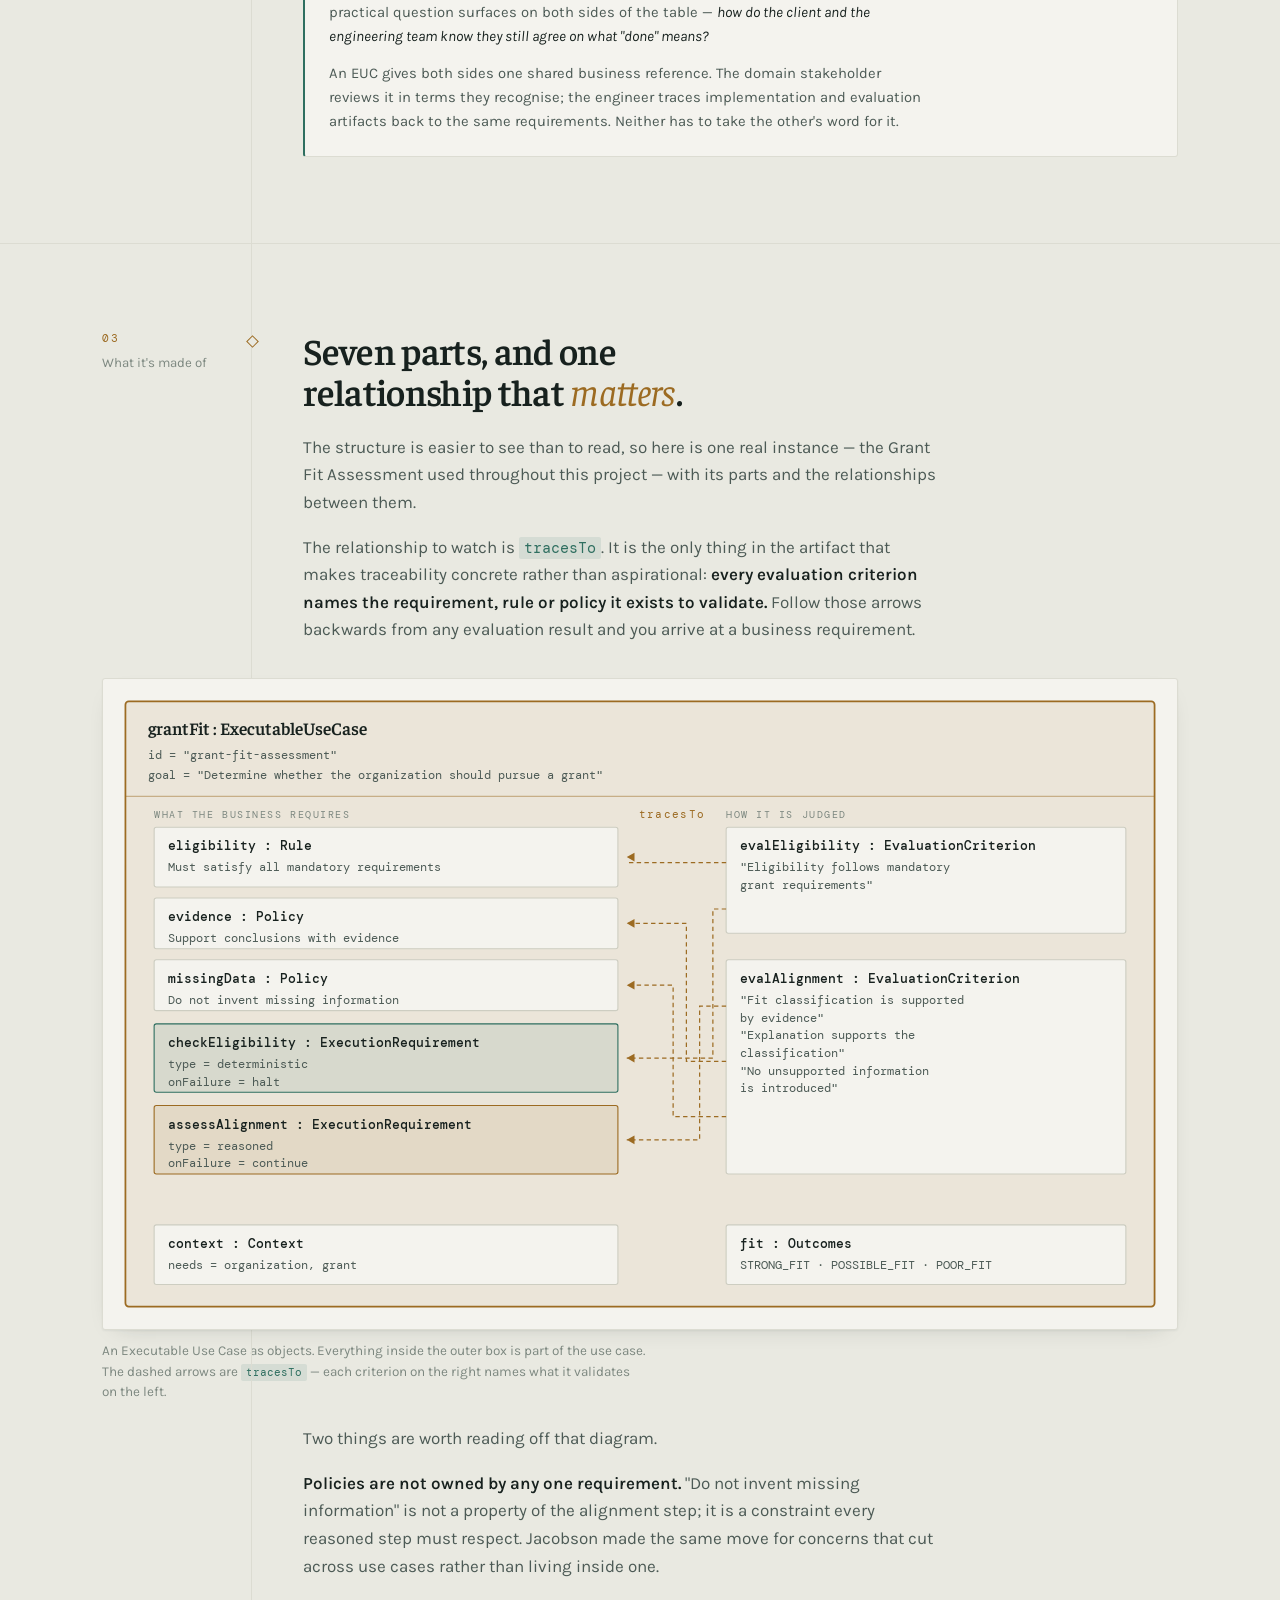
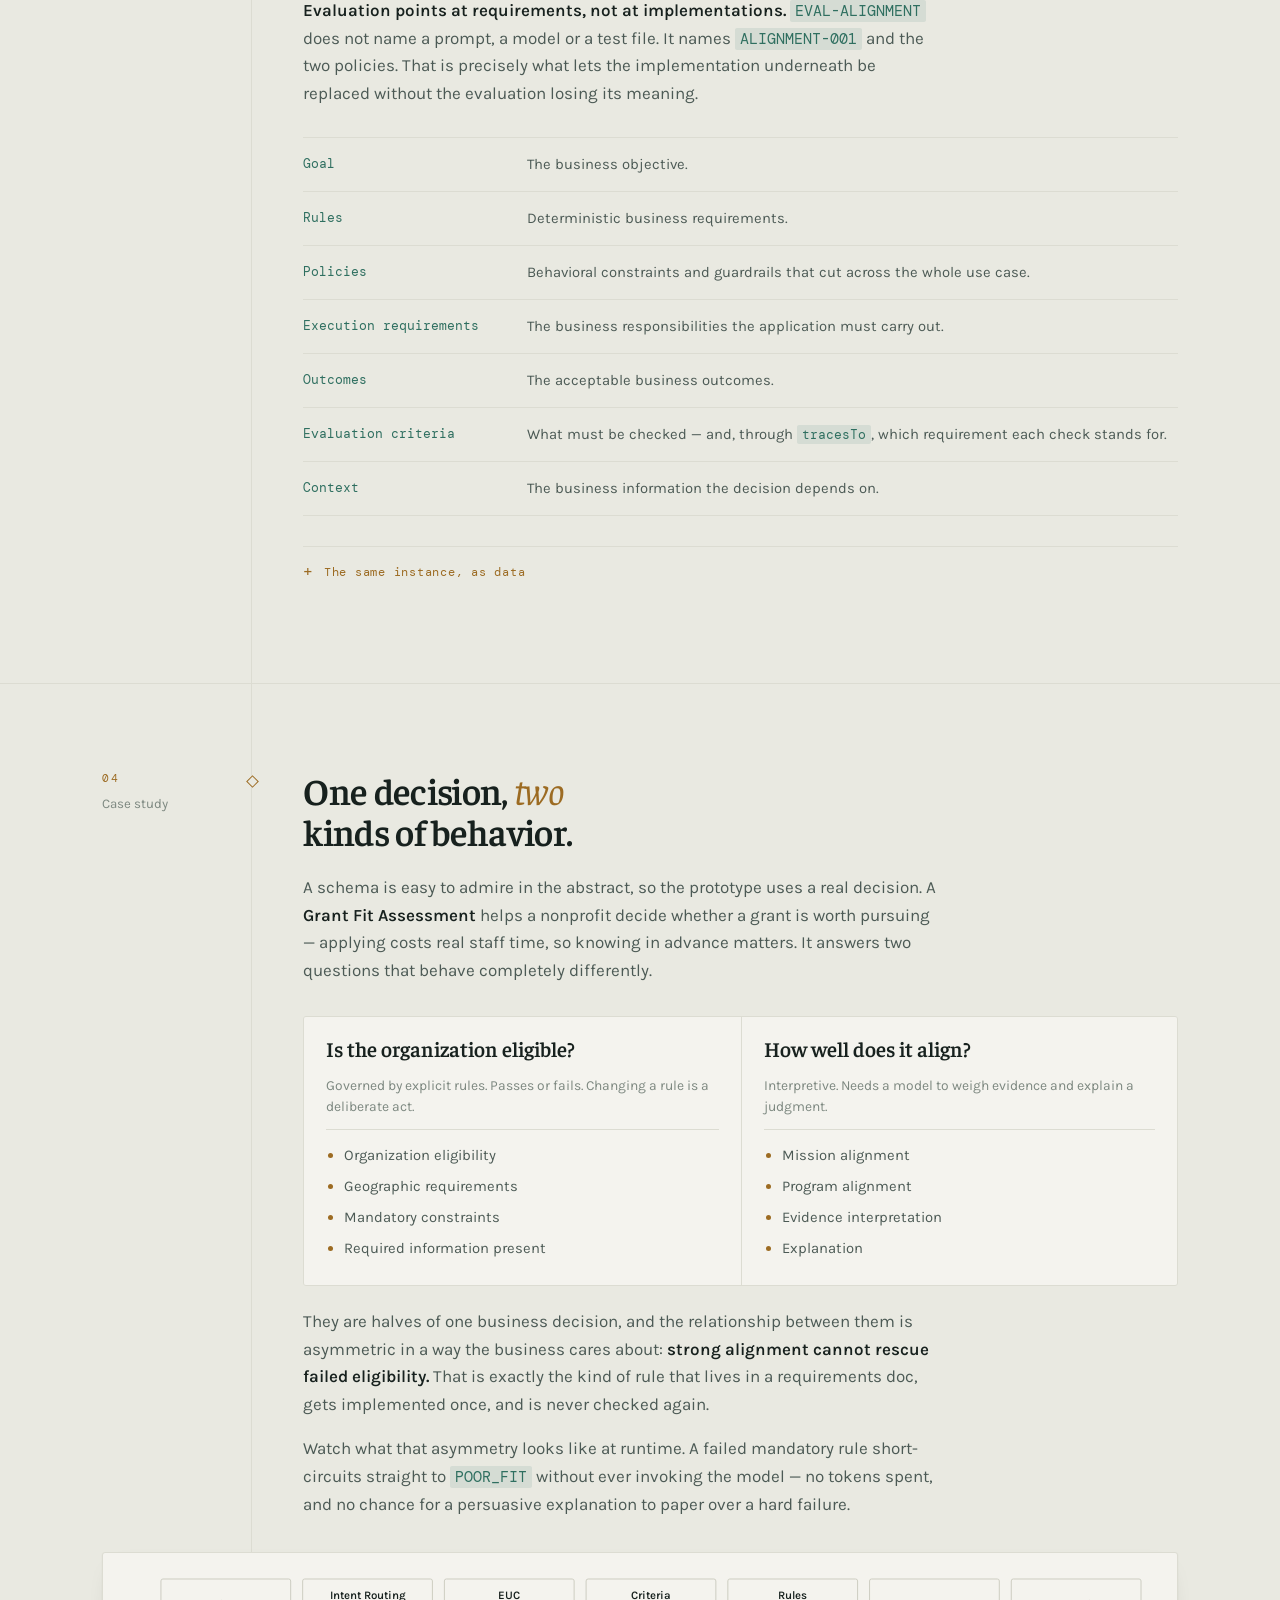
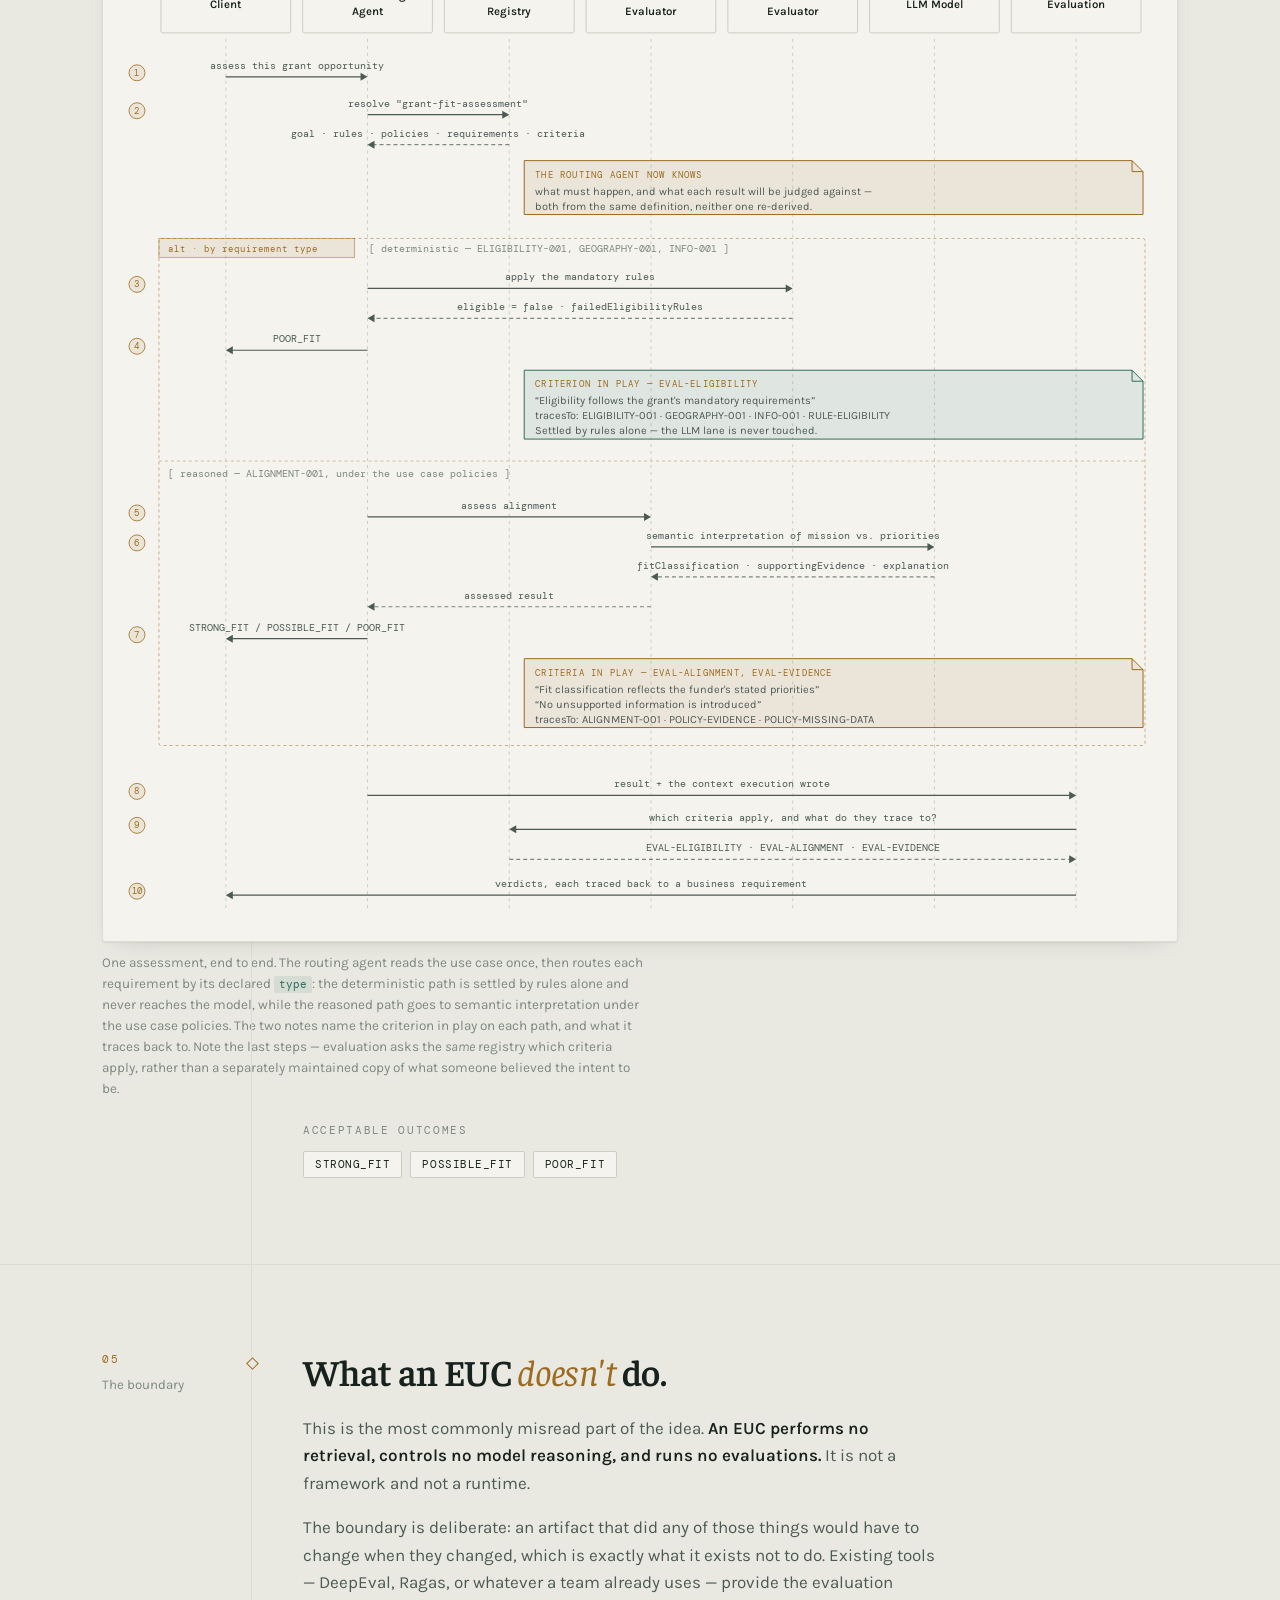
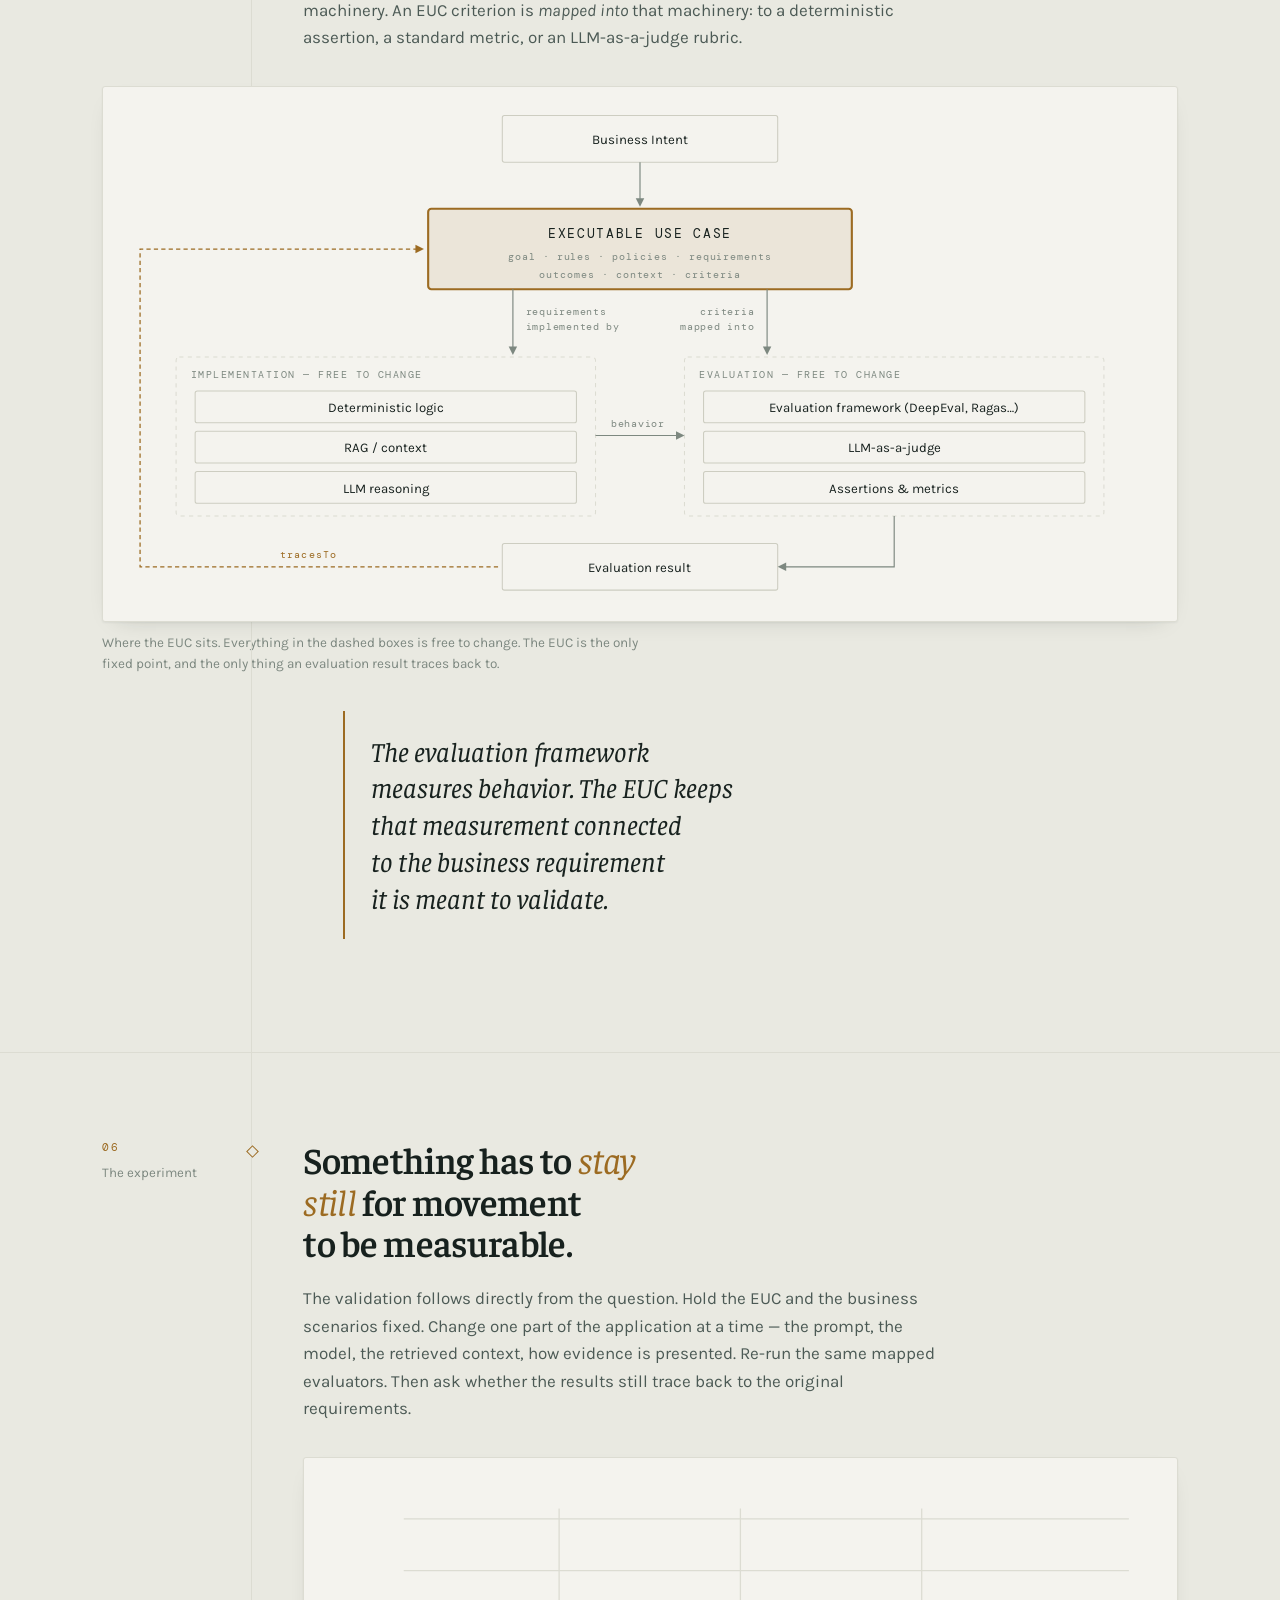
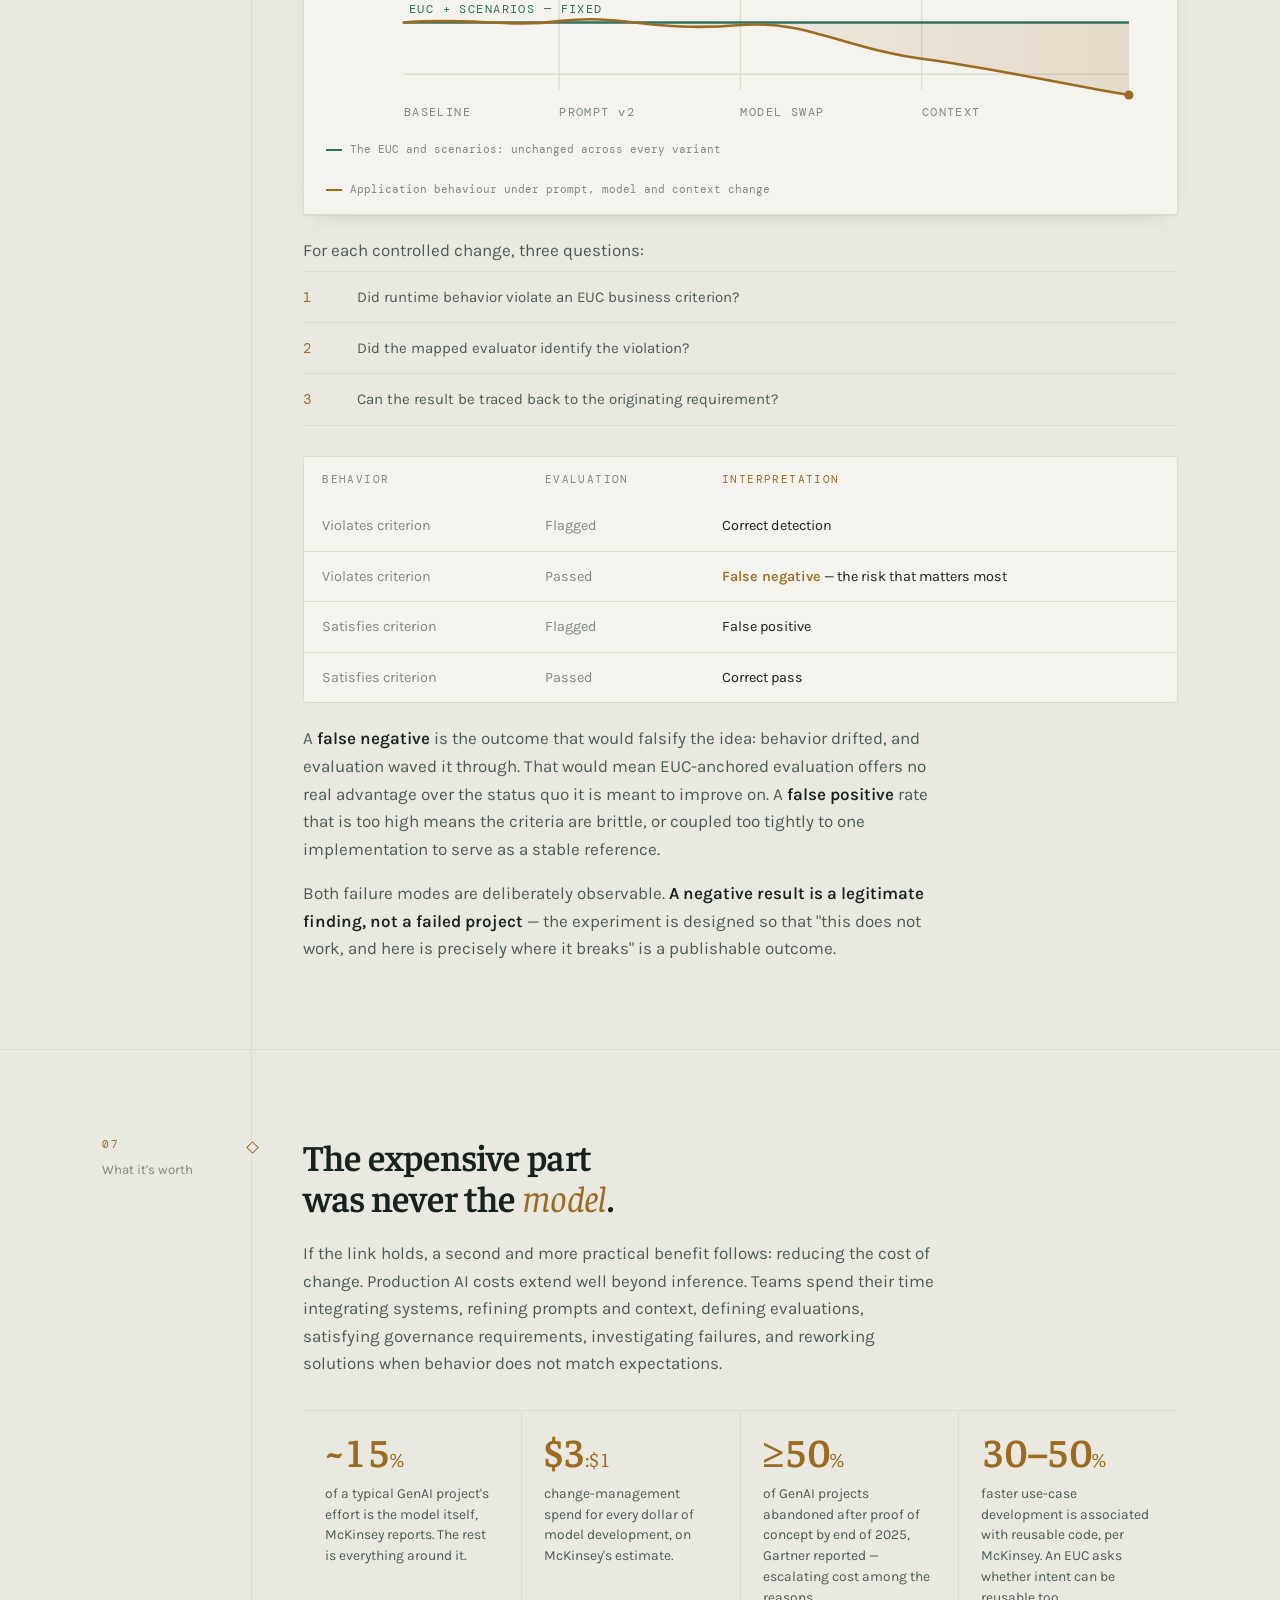
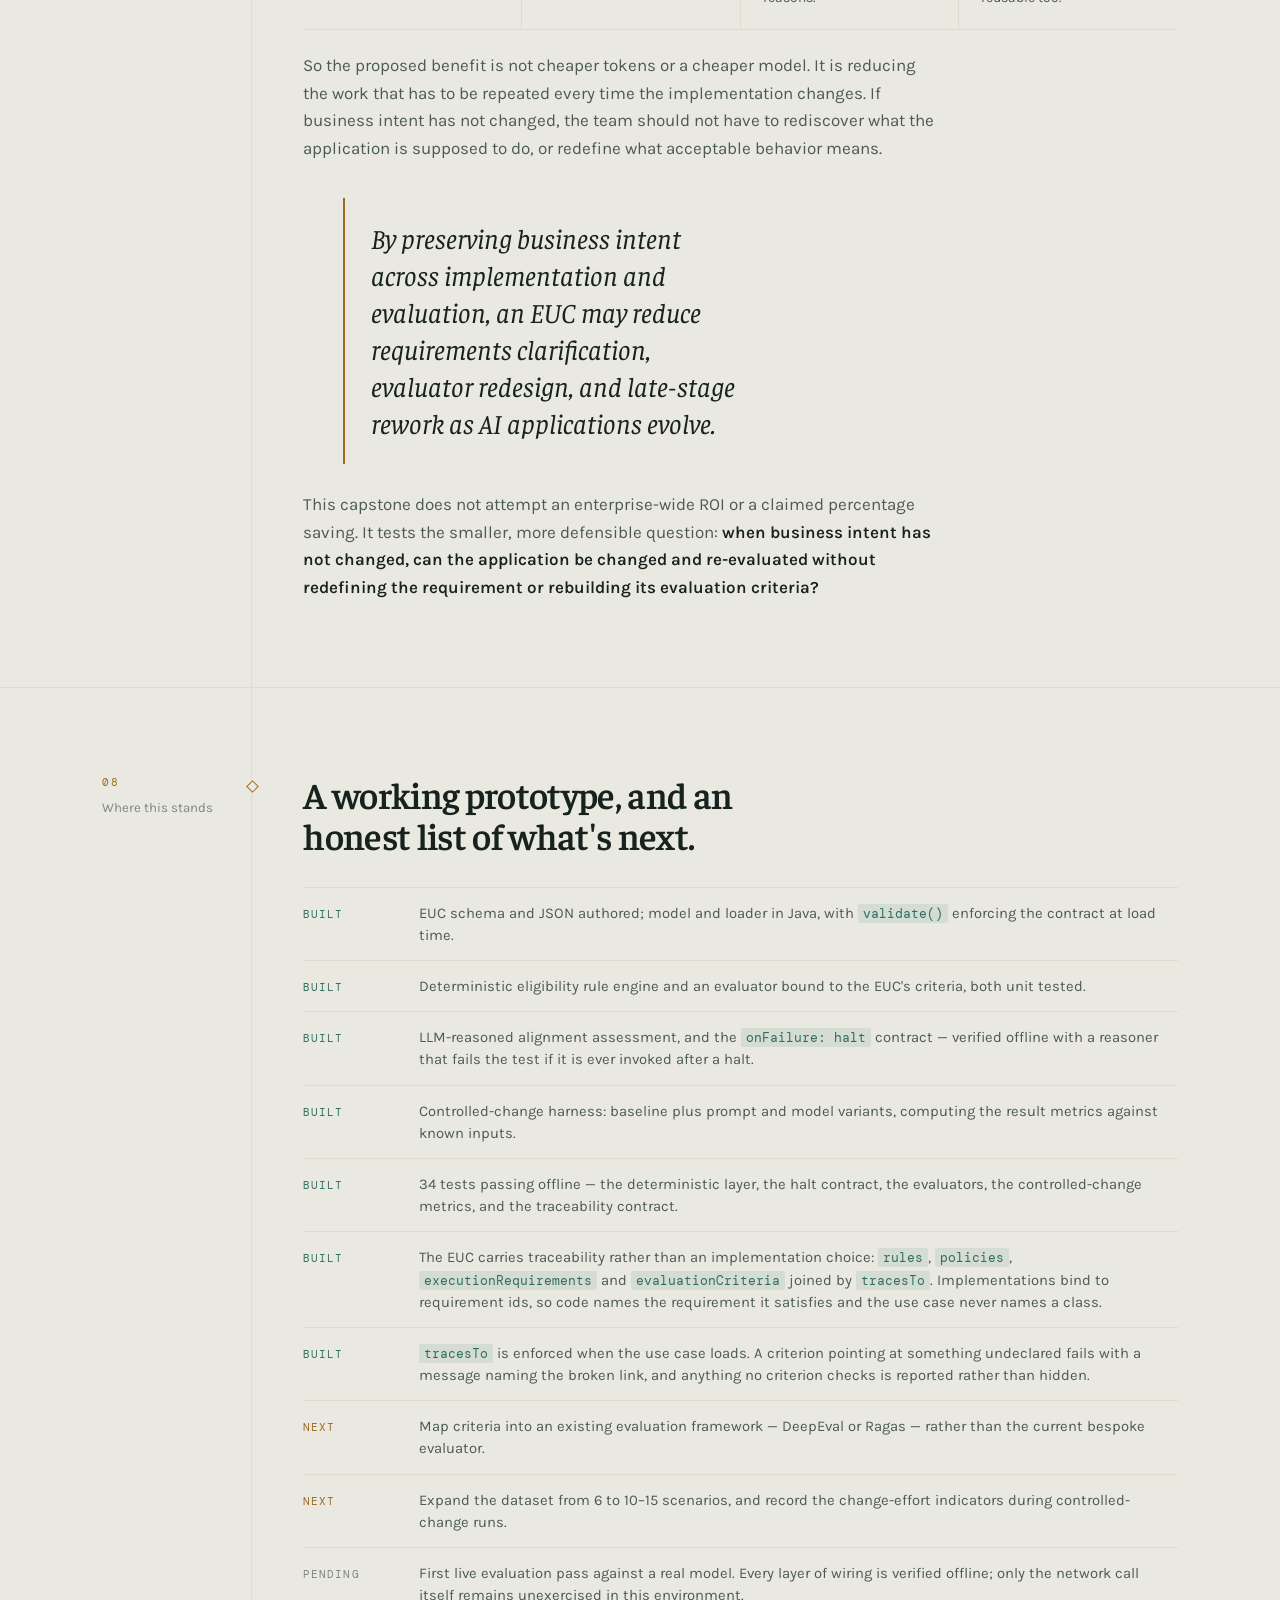
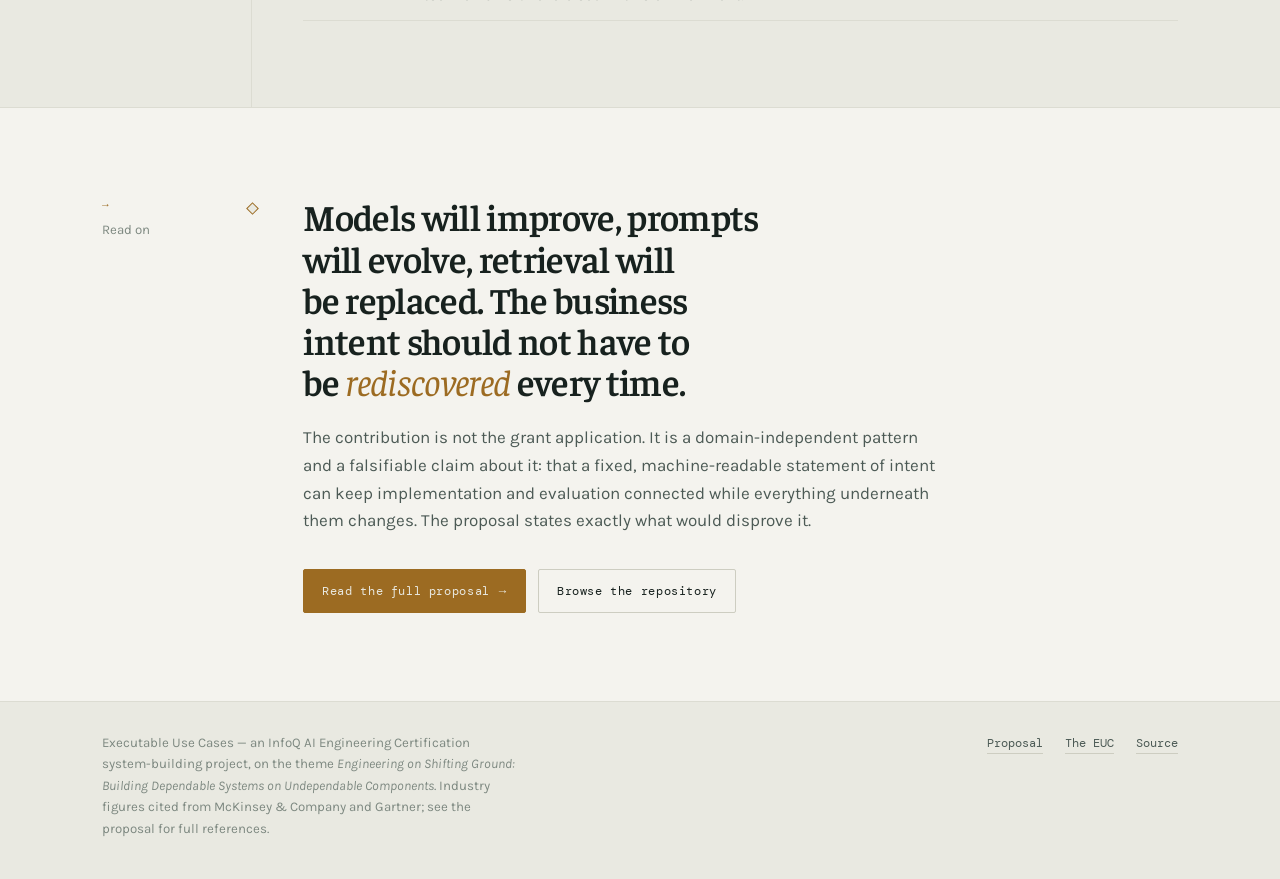
==== commit 76e66939: "Rewrite the hero lede so it flows The old opening stacked three passive clauses in the same shape — " ====
--- a/site/index.html
+++ b/site/index.html
@@ -509,7 +509,7 @@
     <div>
       <p class="eyebrow">InfoQ AI Engineering Certification &nbsp;·&nbsp; System-Building Project</p>
       <h1>Is it still doing what the business <em>intended</em>?</h1>
-      <p class="lede">Six months in, the prompt has been rewritten, the model has been swapped, the retrieval layer has been re-chunked — and every test is green. An <strong>Executable Use Case</strong> is the one thing that didn't change: a machine-readable statement of what the business needs, that the implementation and the evaluation both point back to.</p>
+      <p class="lede">Six months in, a team has rewritten the prompt, swapped the model, and re-chunked the retrieval layer. Every test still passes — and not one of them can answer that question. An <strong>Executable Use Case</strong> can: a machine-readable statement of what the business needs, which the implementation and the evaluation both trace back to.</p>
       <div class="cta">
         <a class="btn btn-fill" href="https://github.com/basarim/infoq-capstone-euc/blob/main/docs/proposal.md">Read the proposal <span class="arrow" aria-hidden="true">→</span></a>
         <a class="btn btn-line" href="#anatomy">See what an EUC is made of</a>
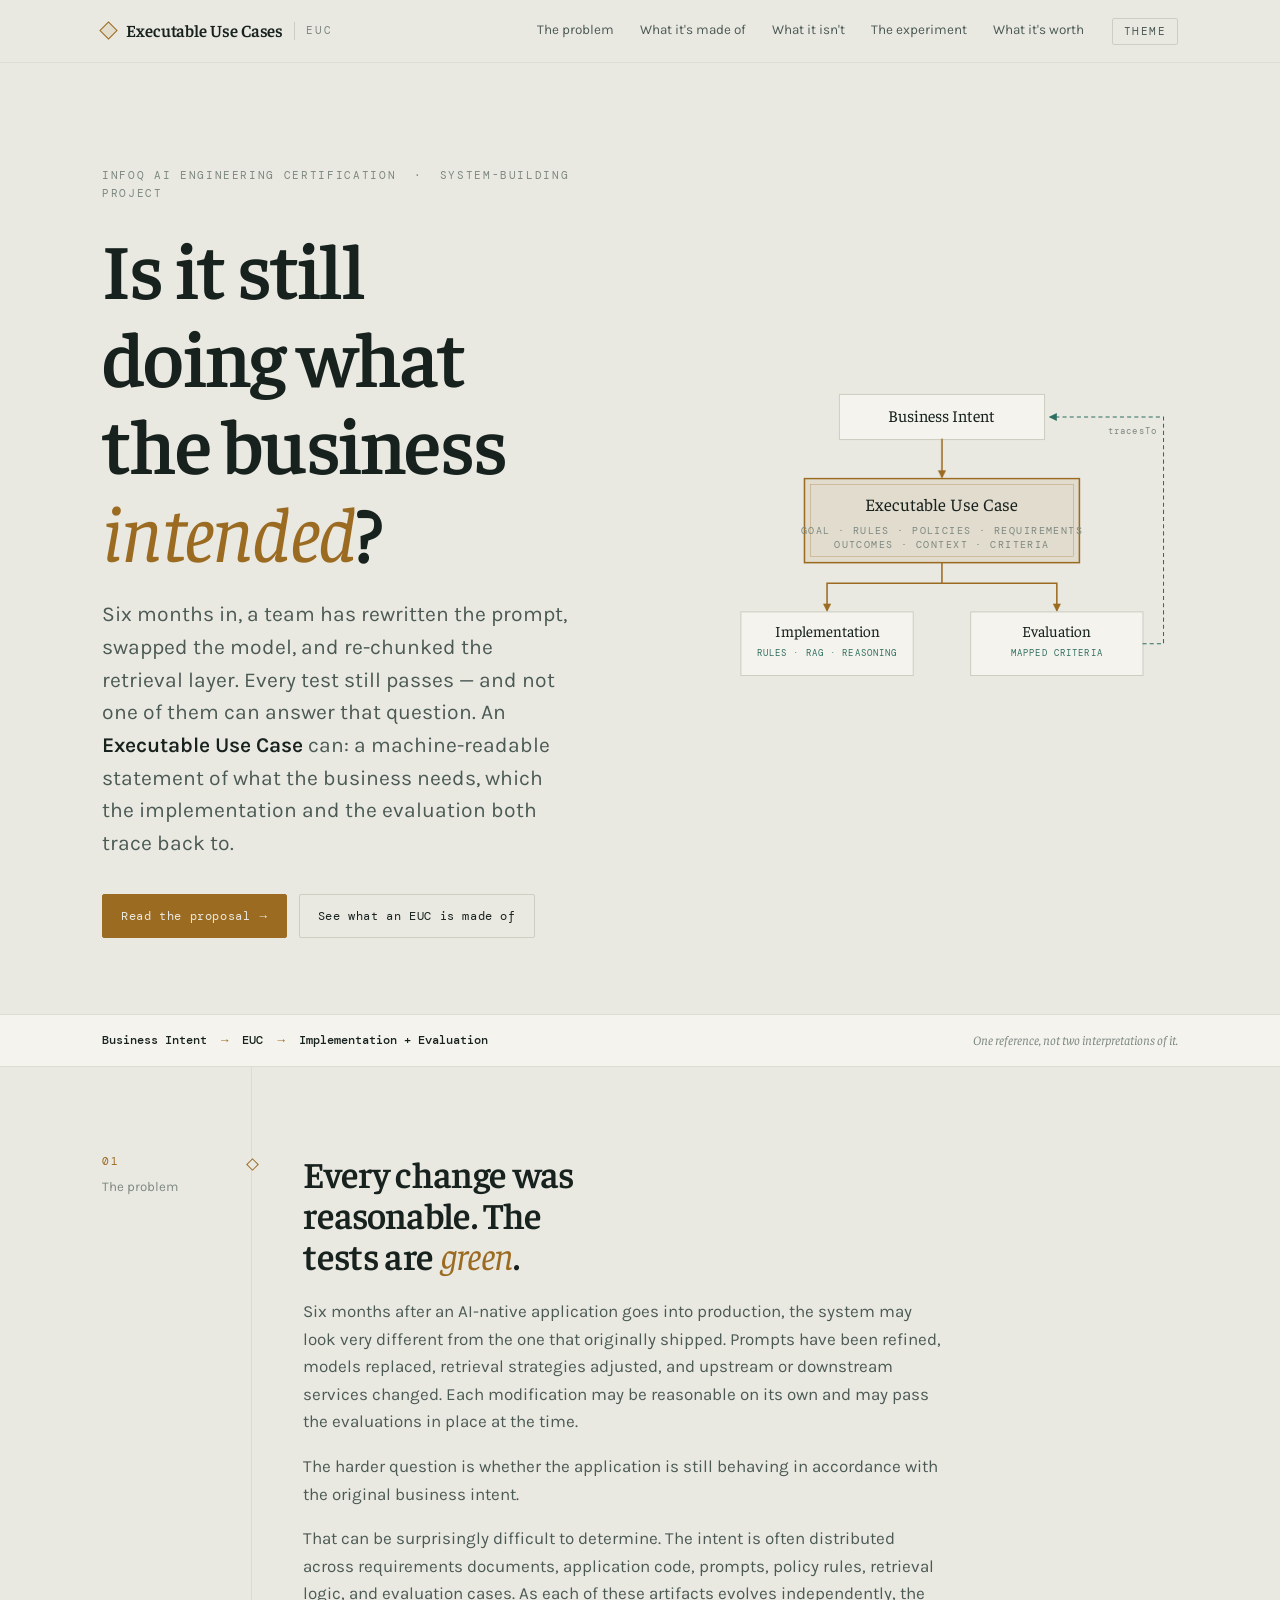
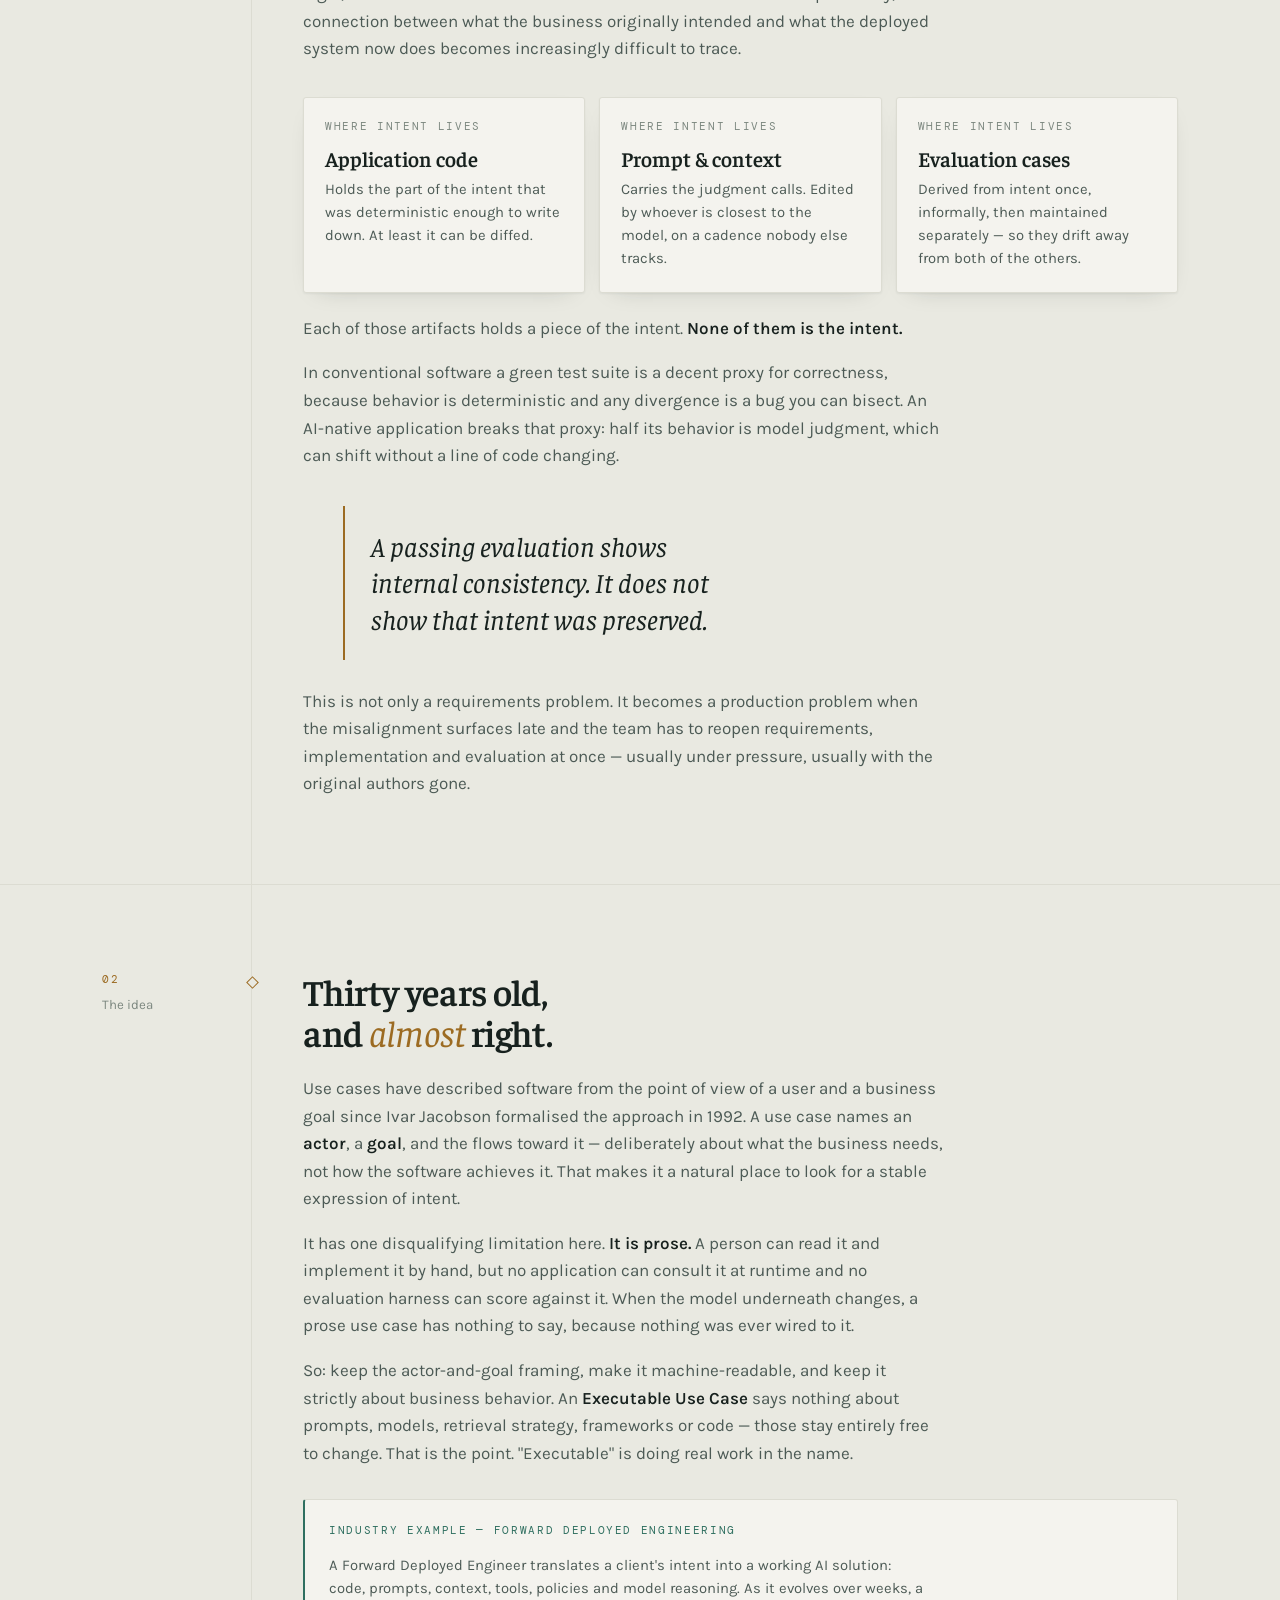
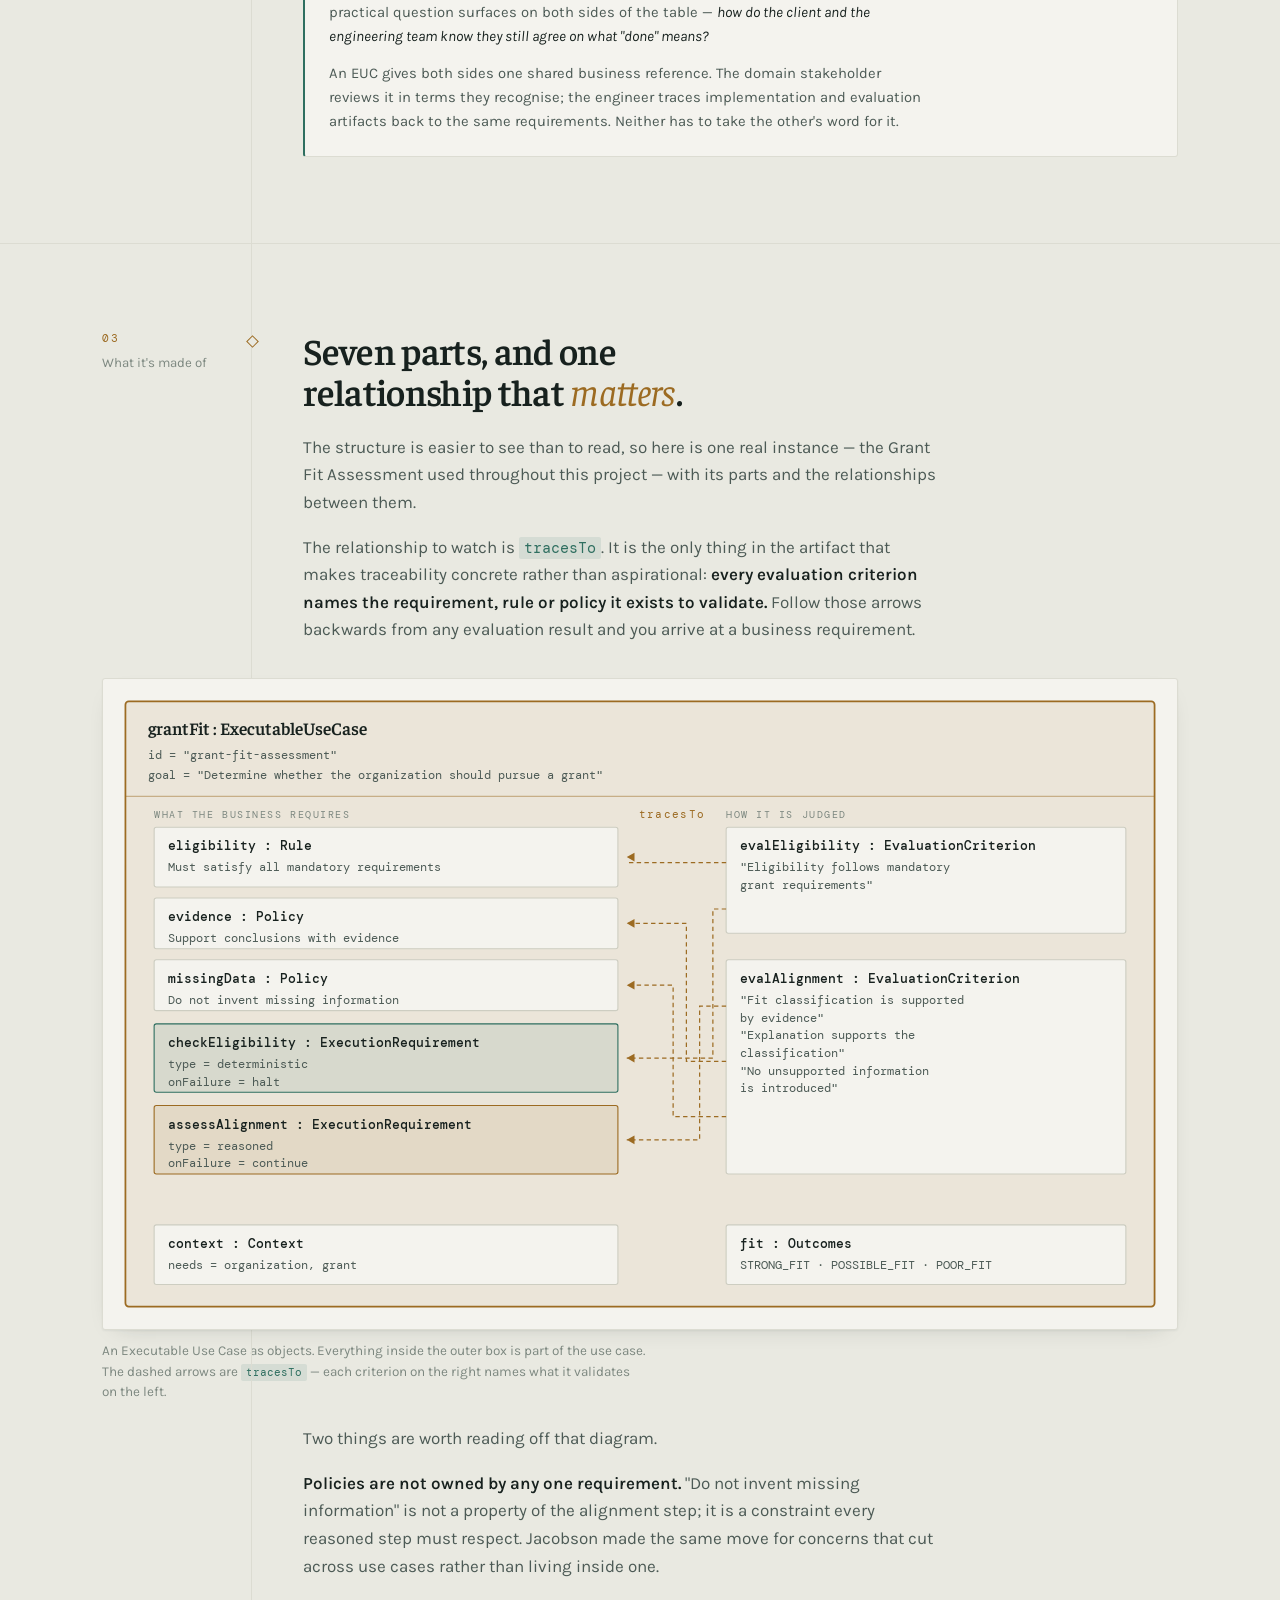
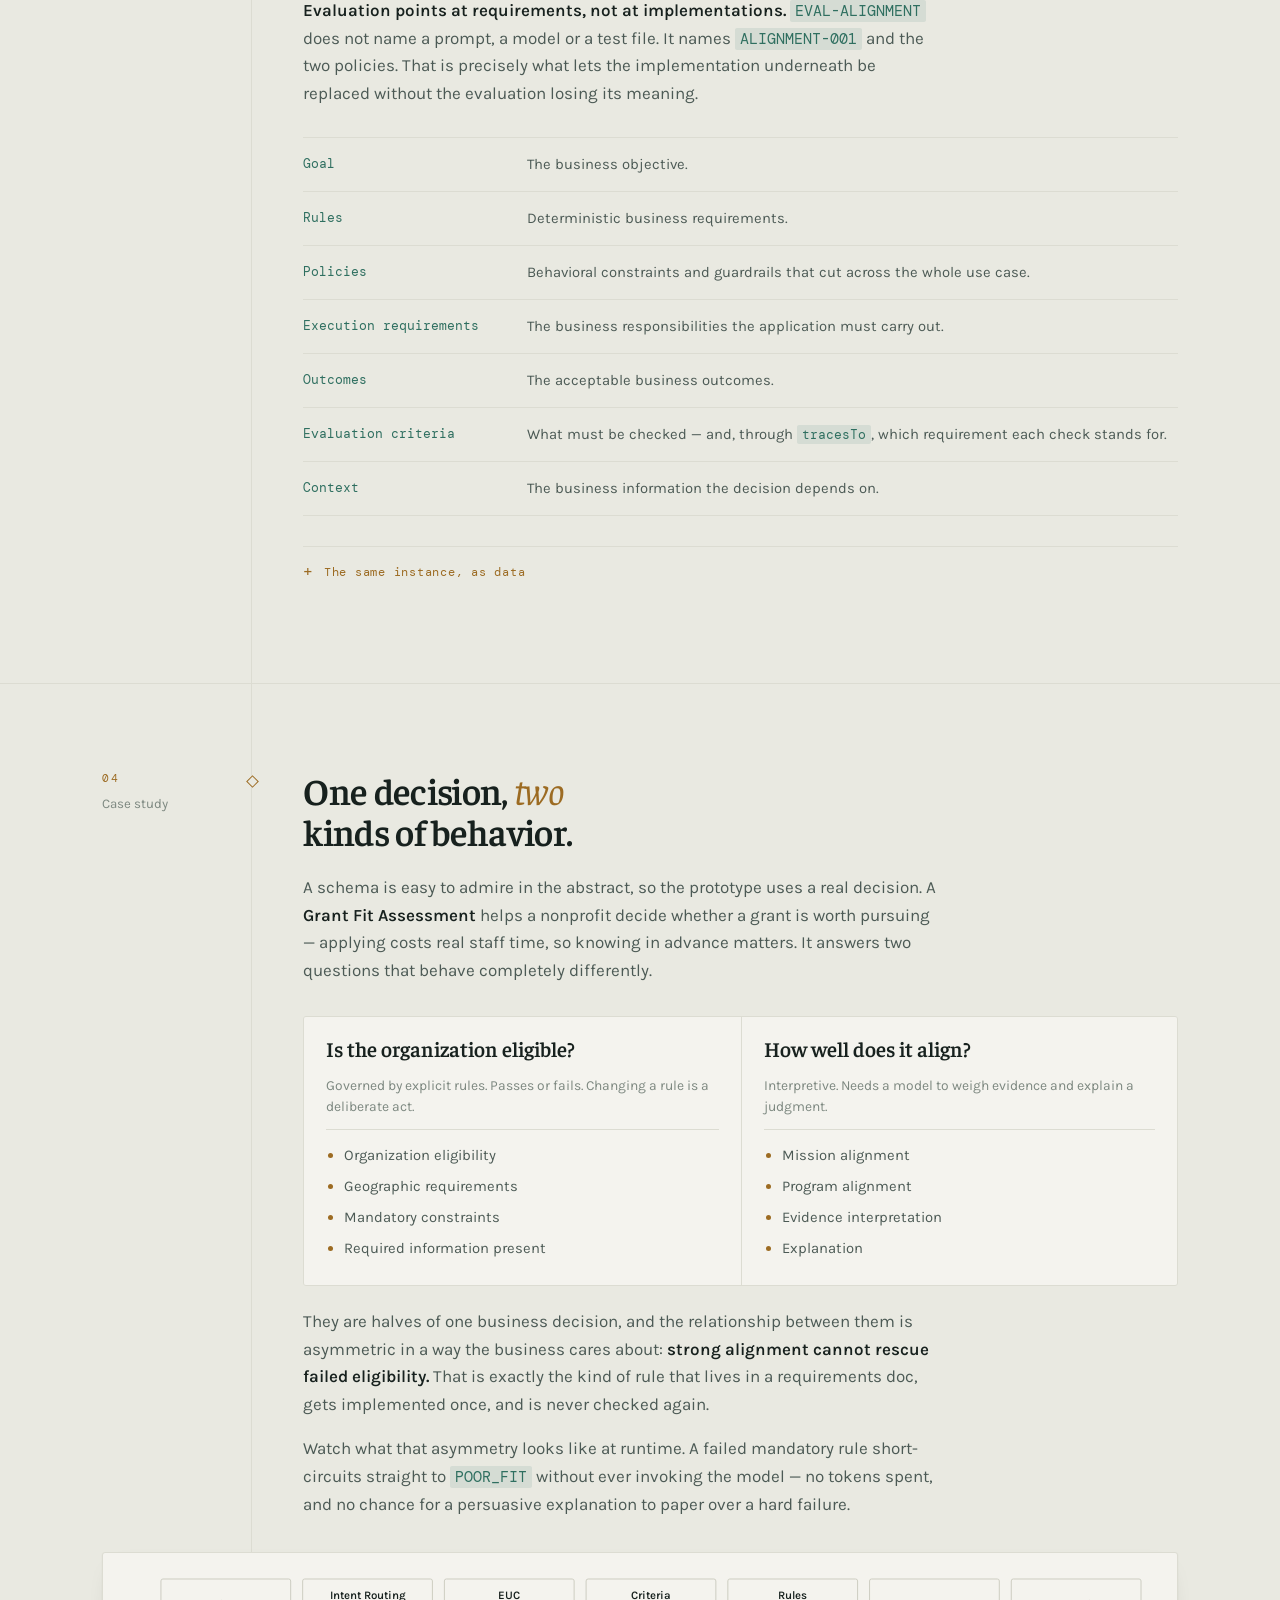
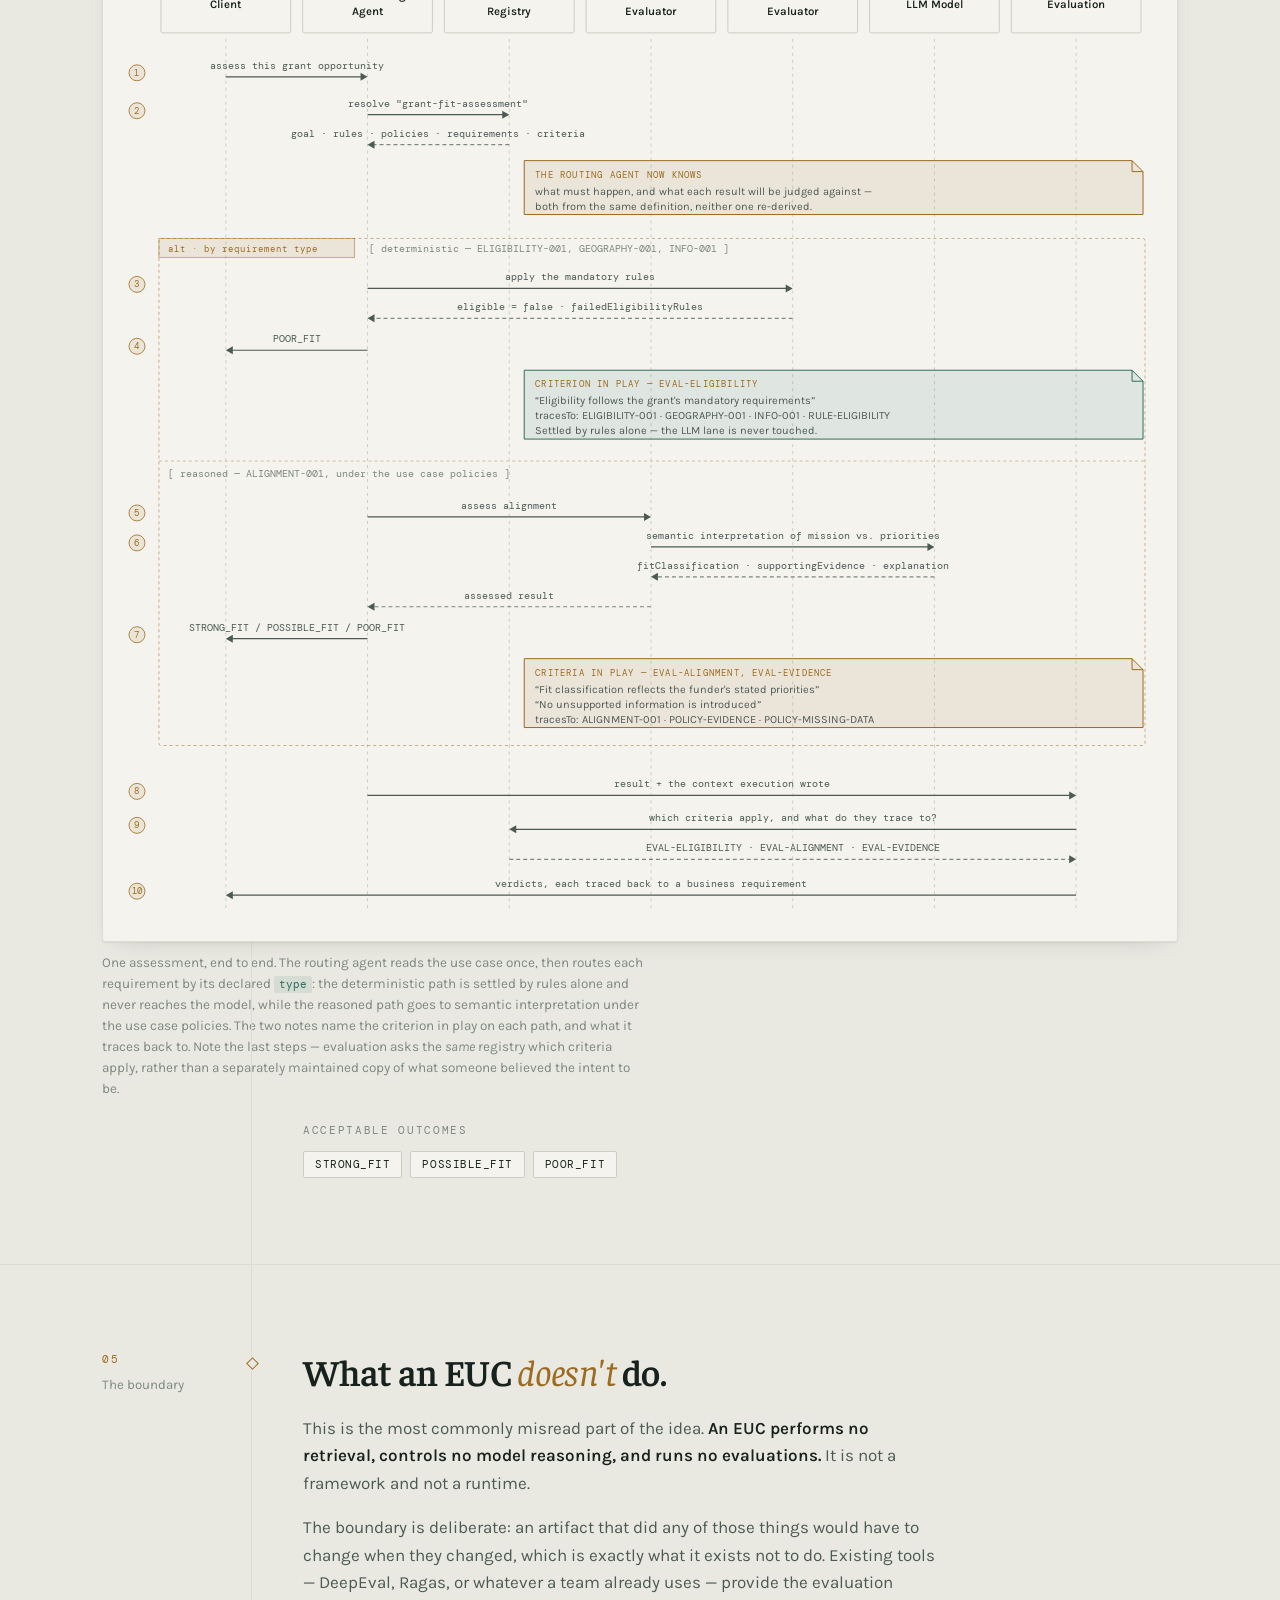
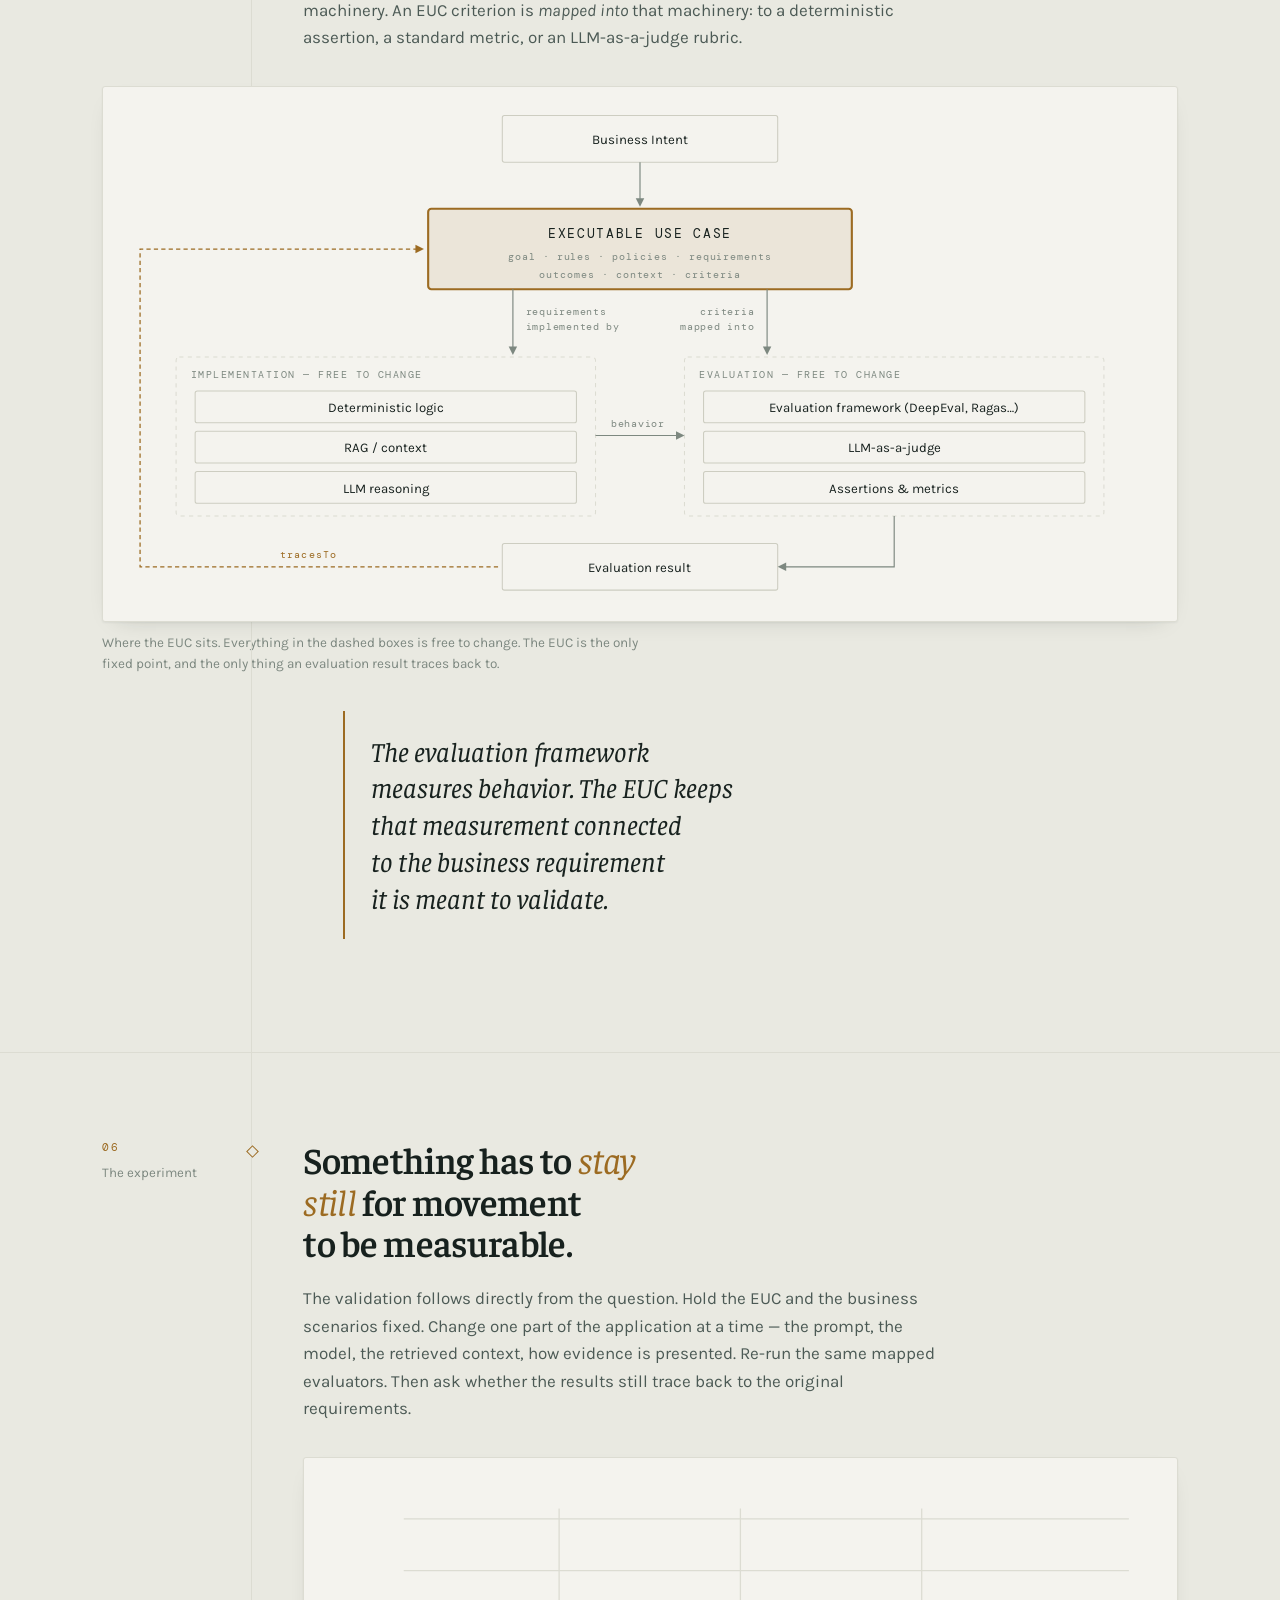
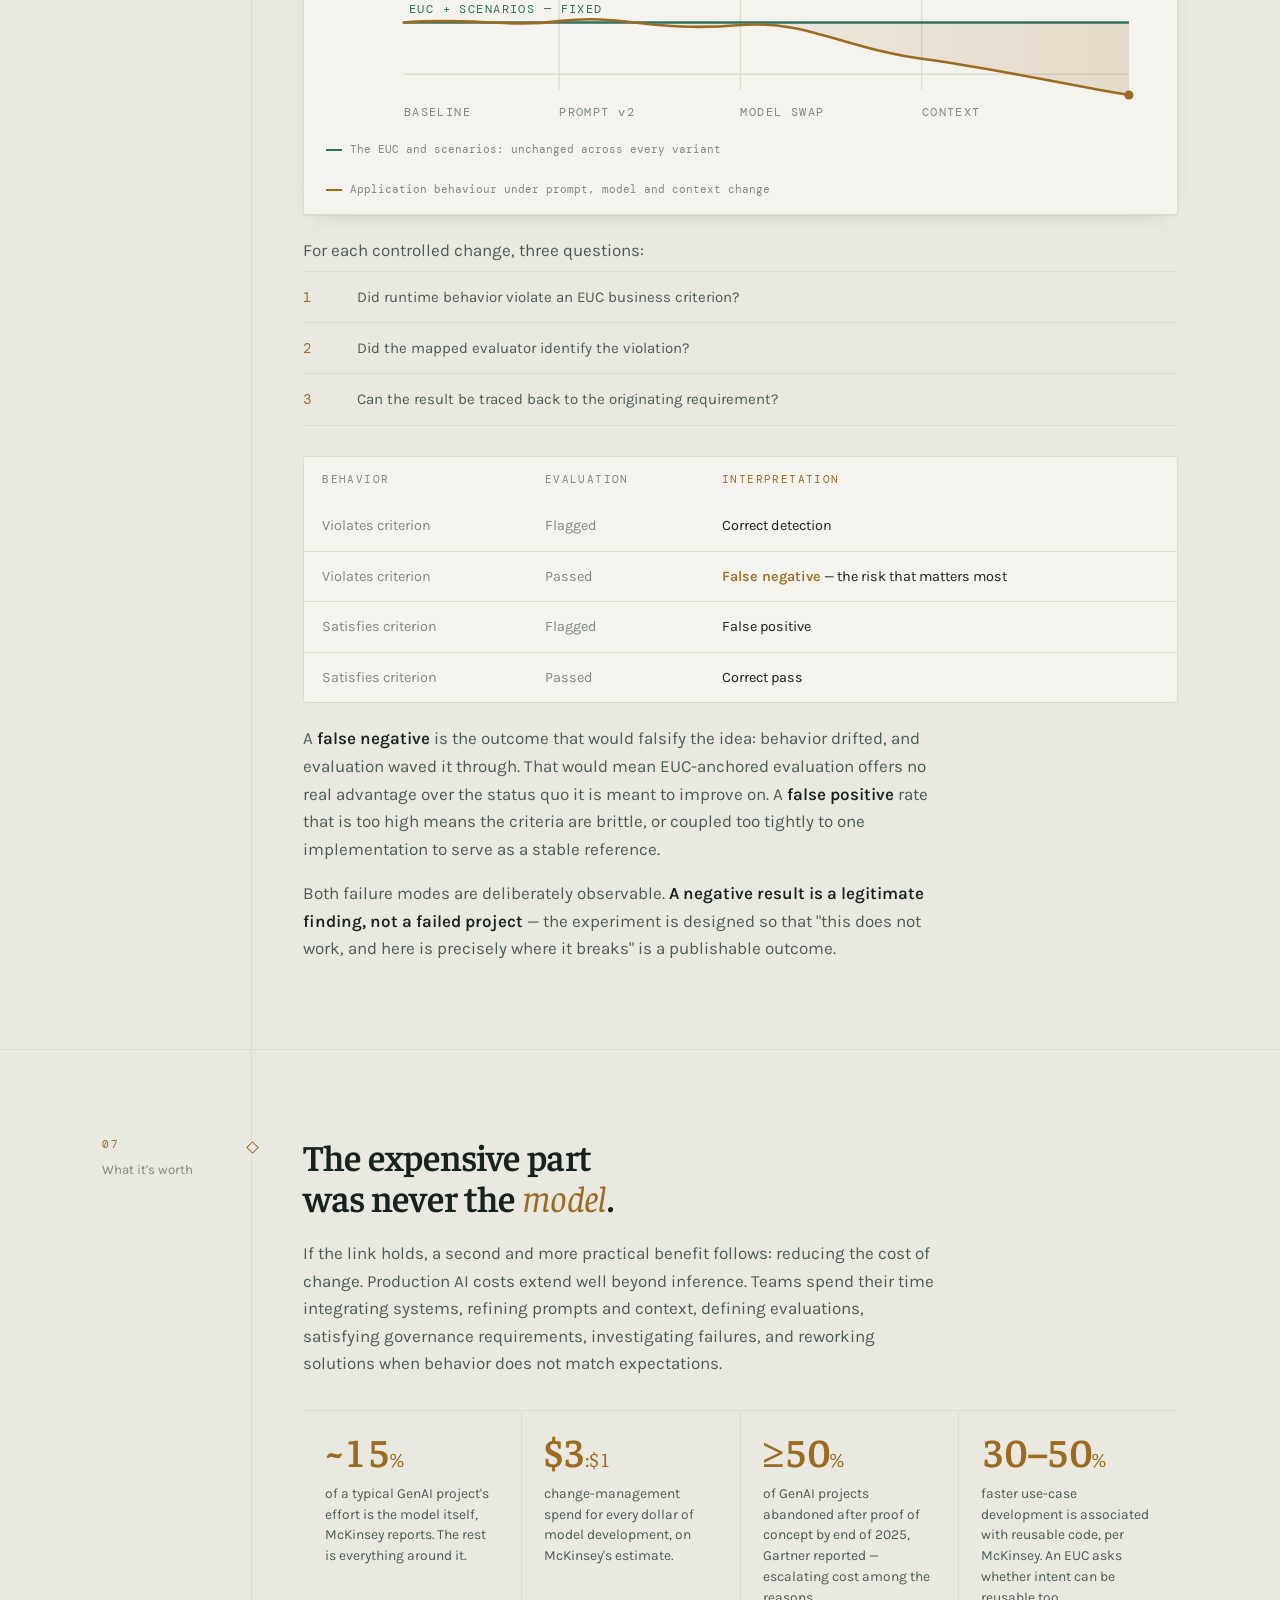
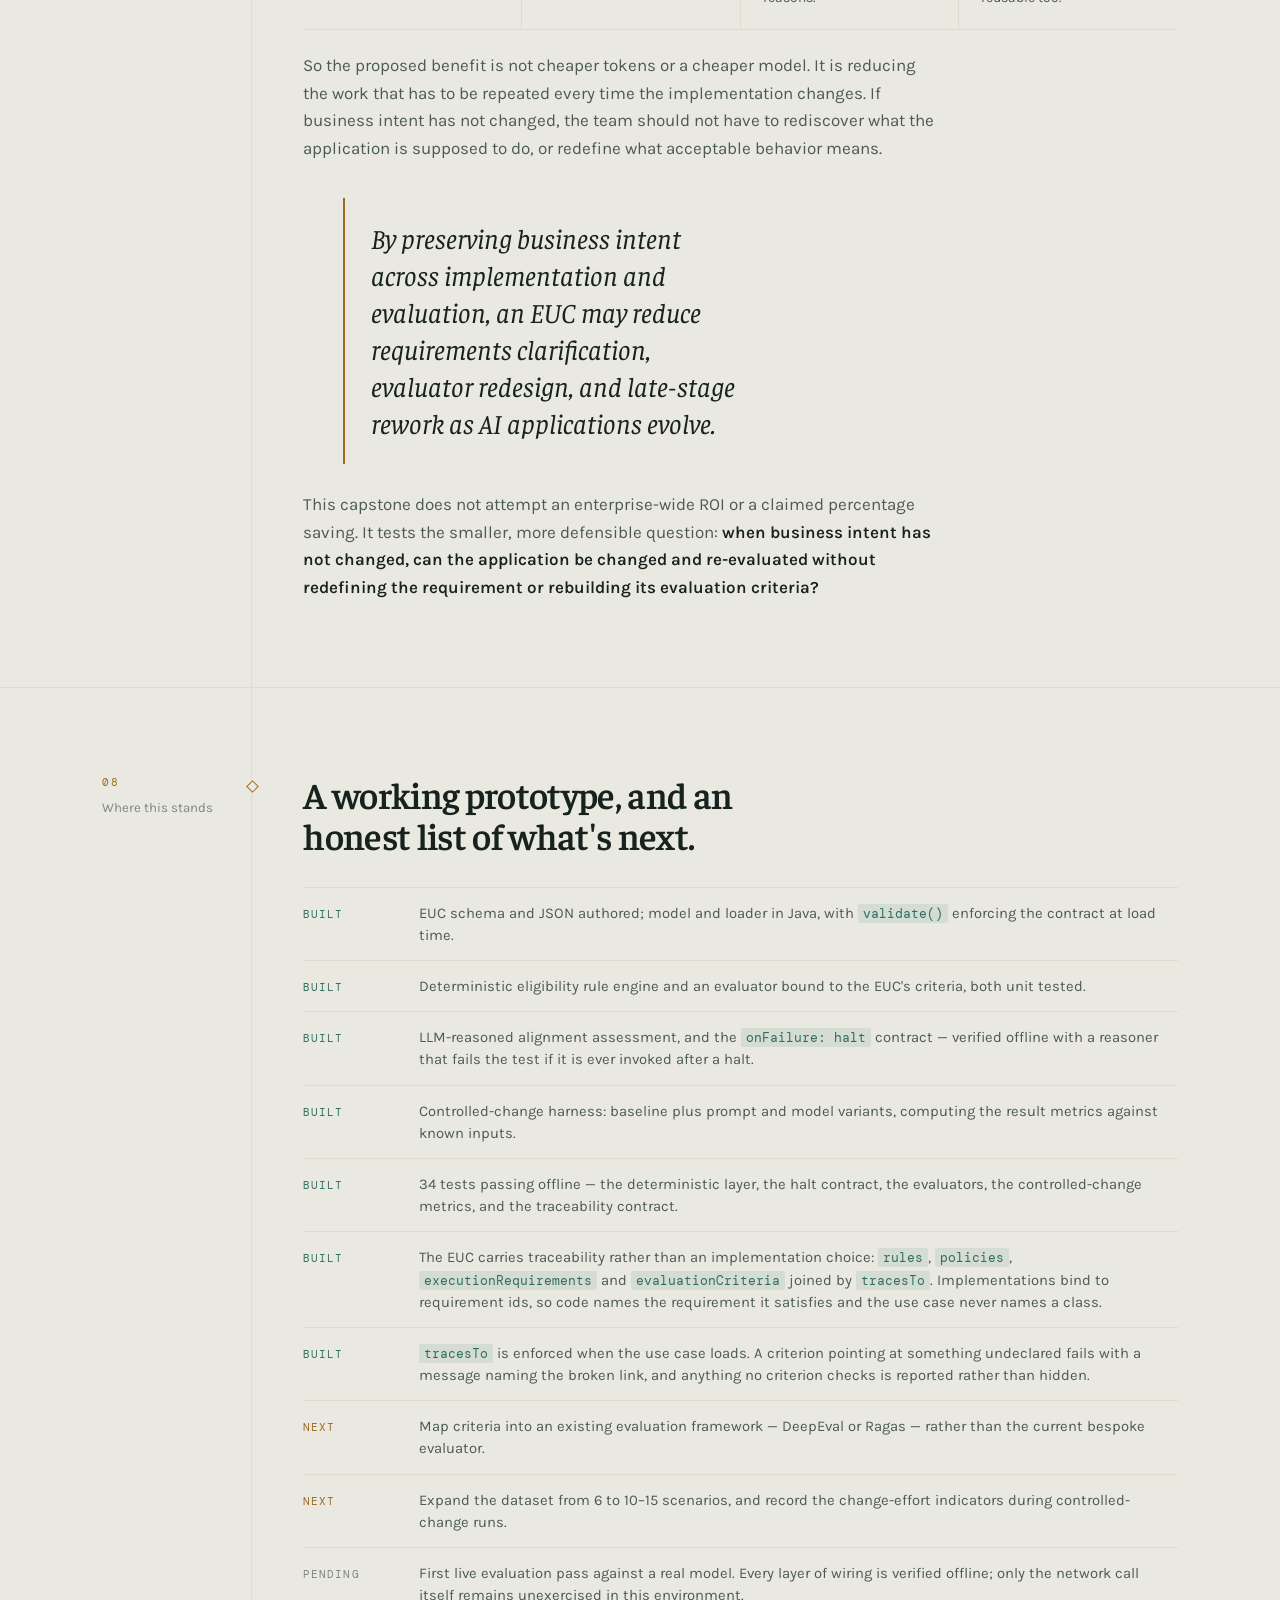
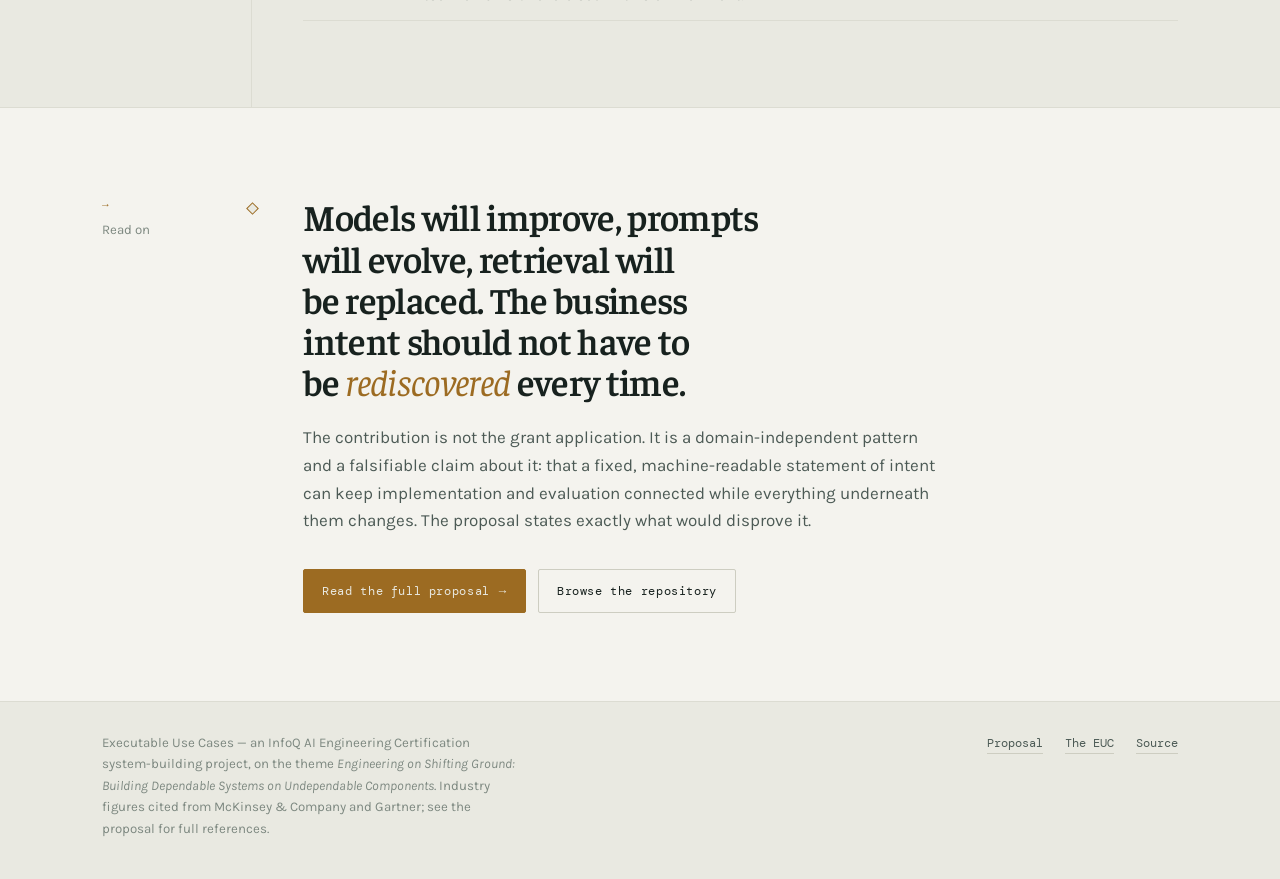
==== commit 7952cdd0: "Replace the landing page's Problem opening with the author's text The first three paragraphs of sect" ====
--- a/site/index.html
+++ b/site/index.html
@@ -579,9 +579,9 @@
     <div>
       <h2 class="tagline">Every change was reasonable. The tests are <em>green</em>.</h2>
       <div class="prose">
-        <p>Picture a team six months into an AI-native application. It works. It shipped. Since launch, someone tightened a prompt, someone else swapped in a newer model because it was cheaper and faster, the retrieval layer was re-chunked, and a downstream service started returning an extra field that quietly changed what the model sees.</p>
-        <p>Every one of those changes was reviewed. Then a stakeholder asks a question that should be easy — <strong>is the application still doing what the business intended?</strong> — and the room goes quiet.</p>
-        <p>Not because the team is careless. Because nobody can point at the thing that would settle it. Business intent is scattered across a requirements doc written in month one, a prompt edited forty times since, application code, policy constraints, and evaluation cases written by whoever was closest to the model that week.</p>
+        <p>Six months after an AI-native application goes into production, the system may look very different from the one that originally shipped. Prompts have been refined, models replaced, retrieval strategies adjusted, and upstream or downstream services changed. Each modification may be reasonable on its own and may pass the evaluations in place at the time.</p>
+        <p>The harder question is whether the application is still behaving in accordance with the original business intent.</p>
+        <p>That can be surprisingly difficult to determine. The intent is often distributed across requirements documents, application code, prompts, policy rules, retrieval logic, and evaluation cases. As each of these artifacts evolves independently, the connection between what the business originally intended and what the deployed system now does becomes increasingly difficult to trace.</p>
       </div>
       <div class="cards">
         <div class="card">
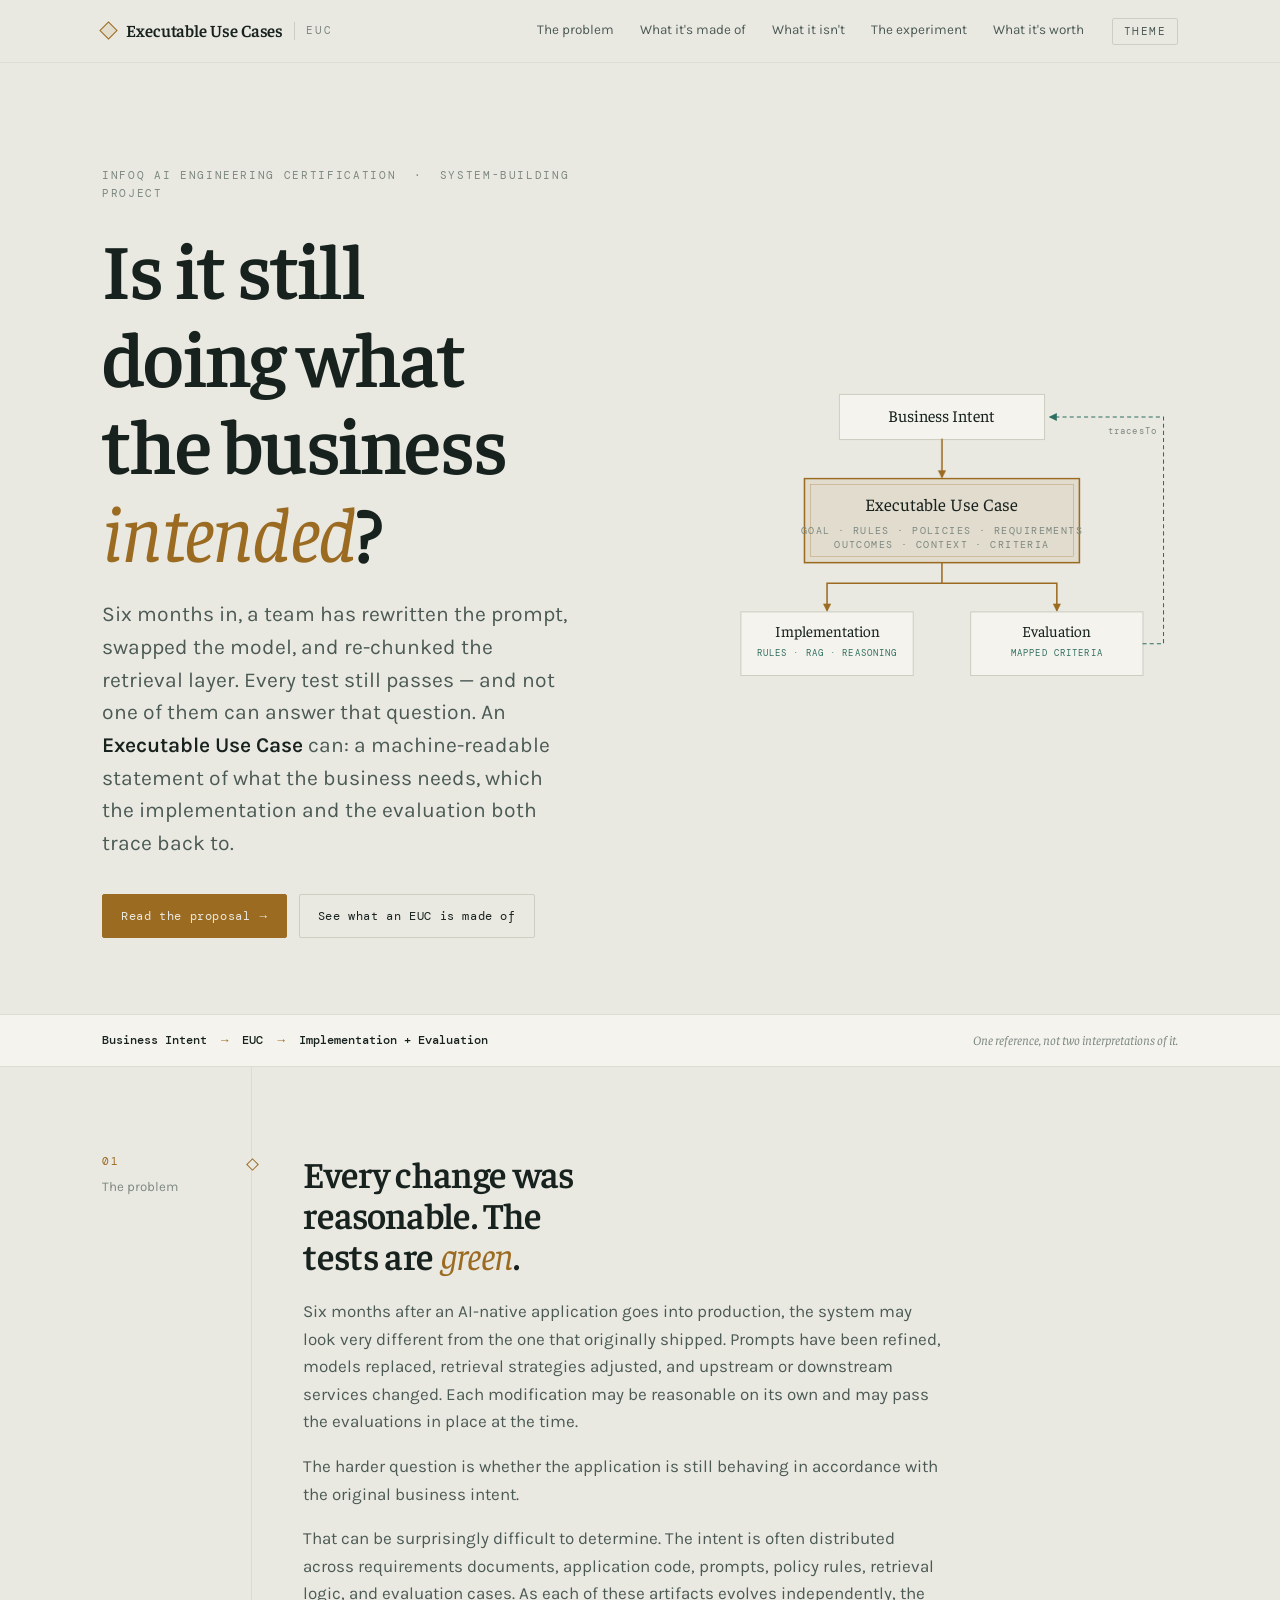
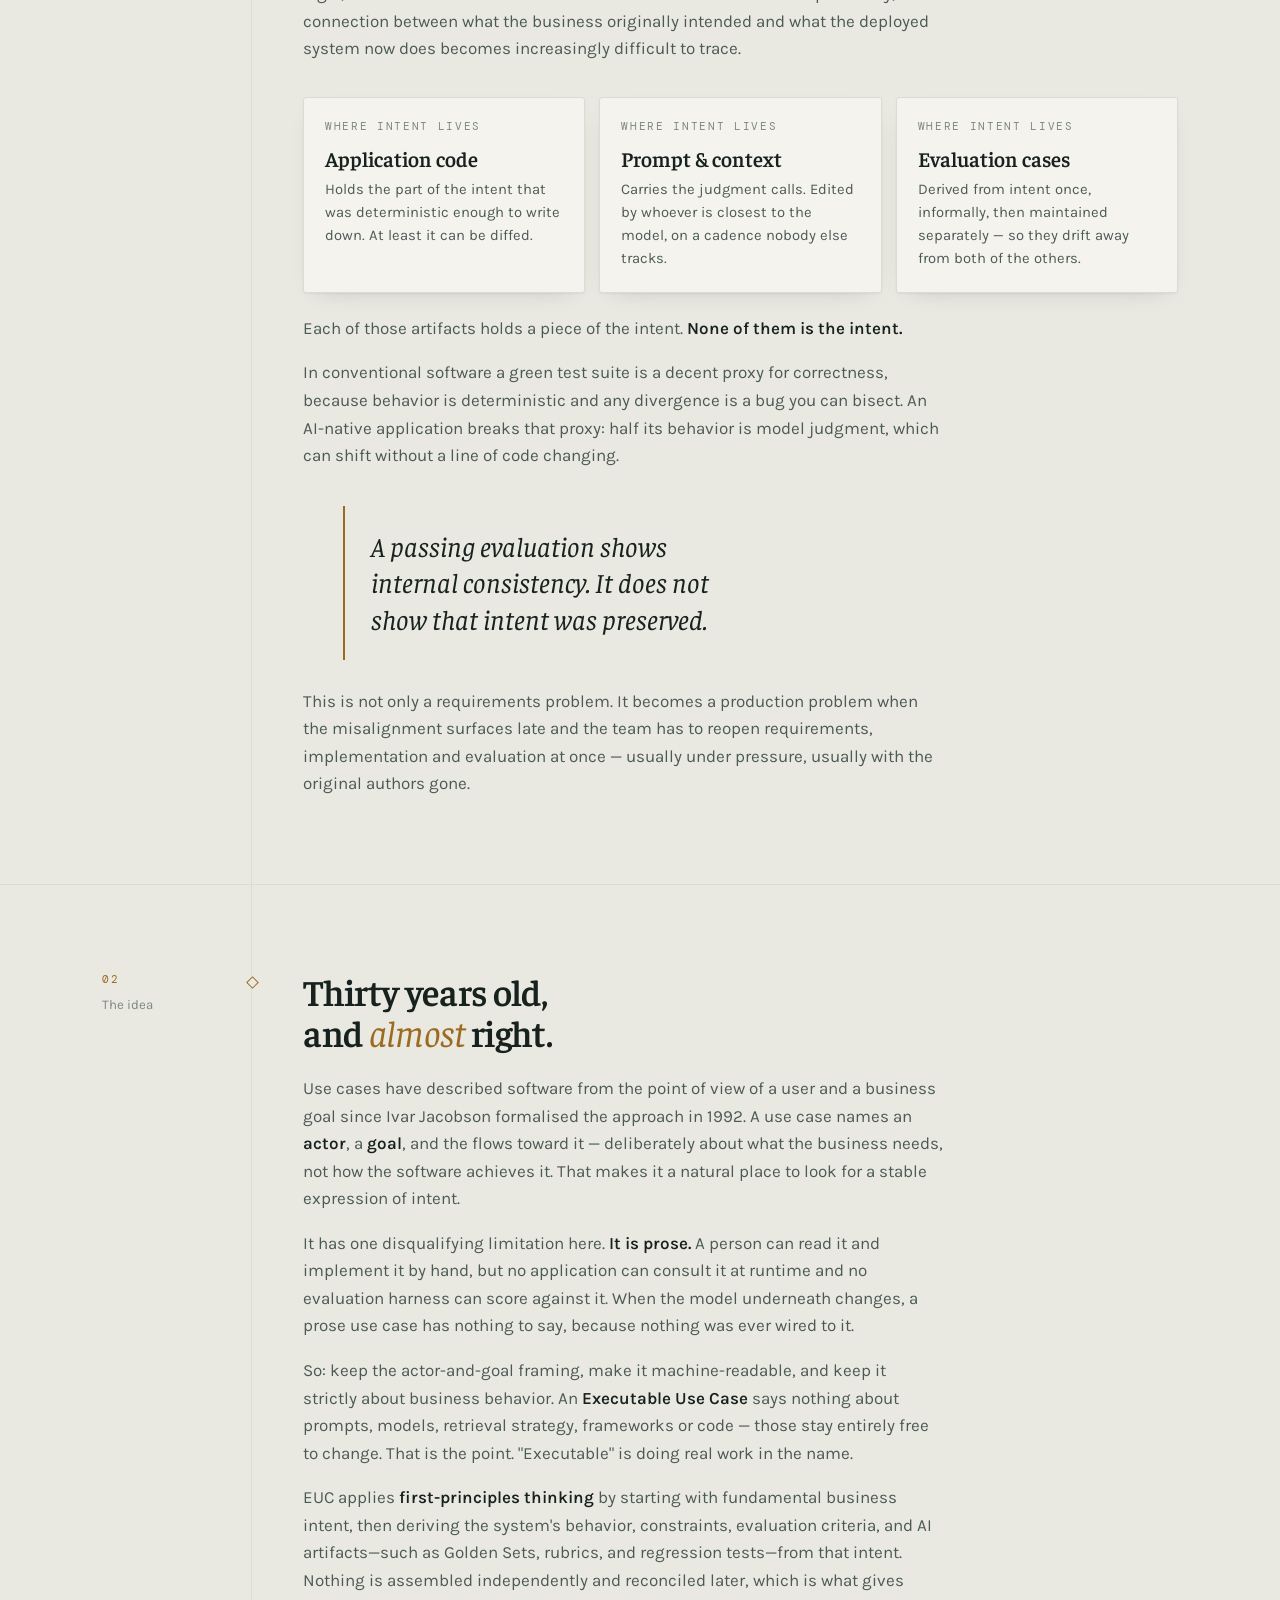
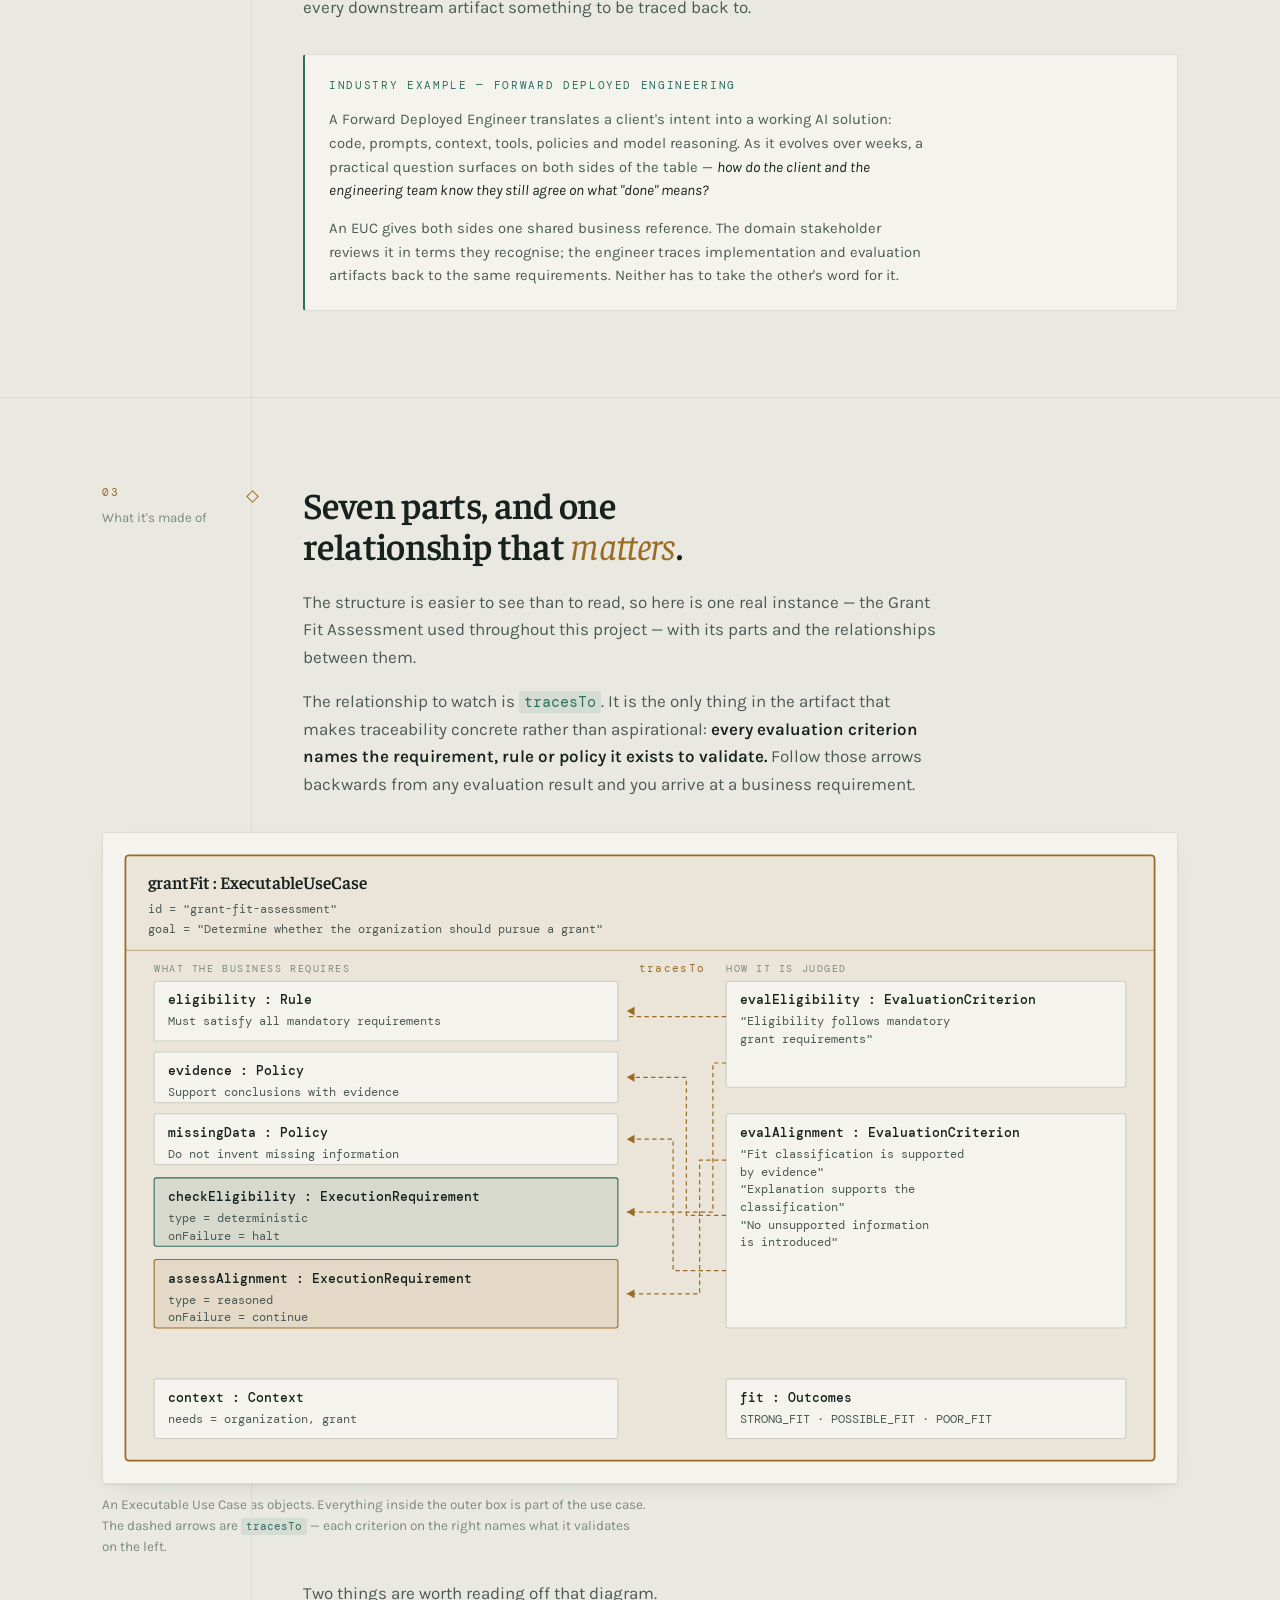
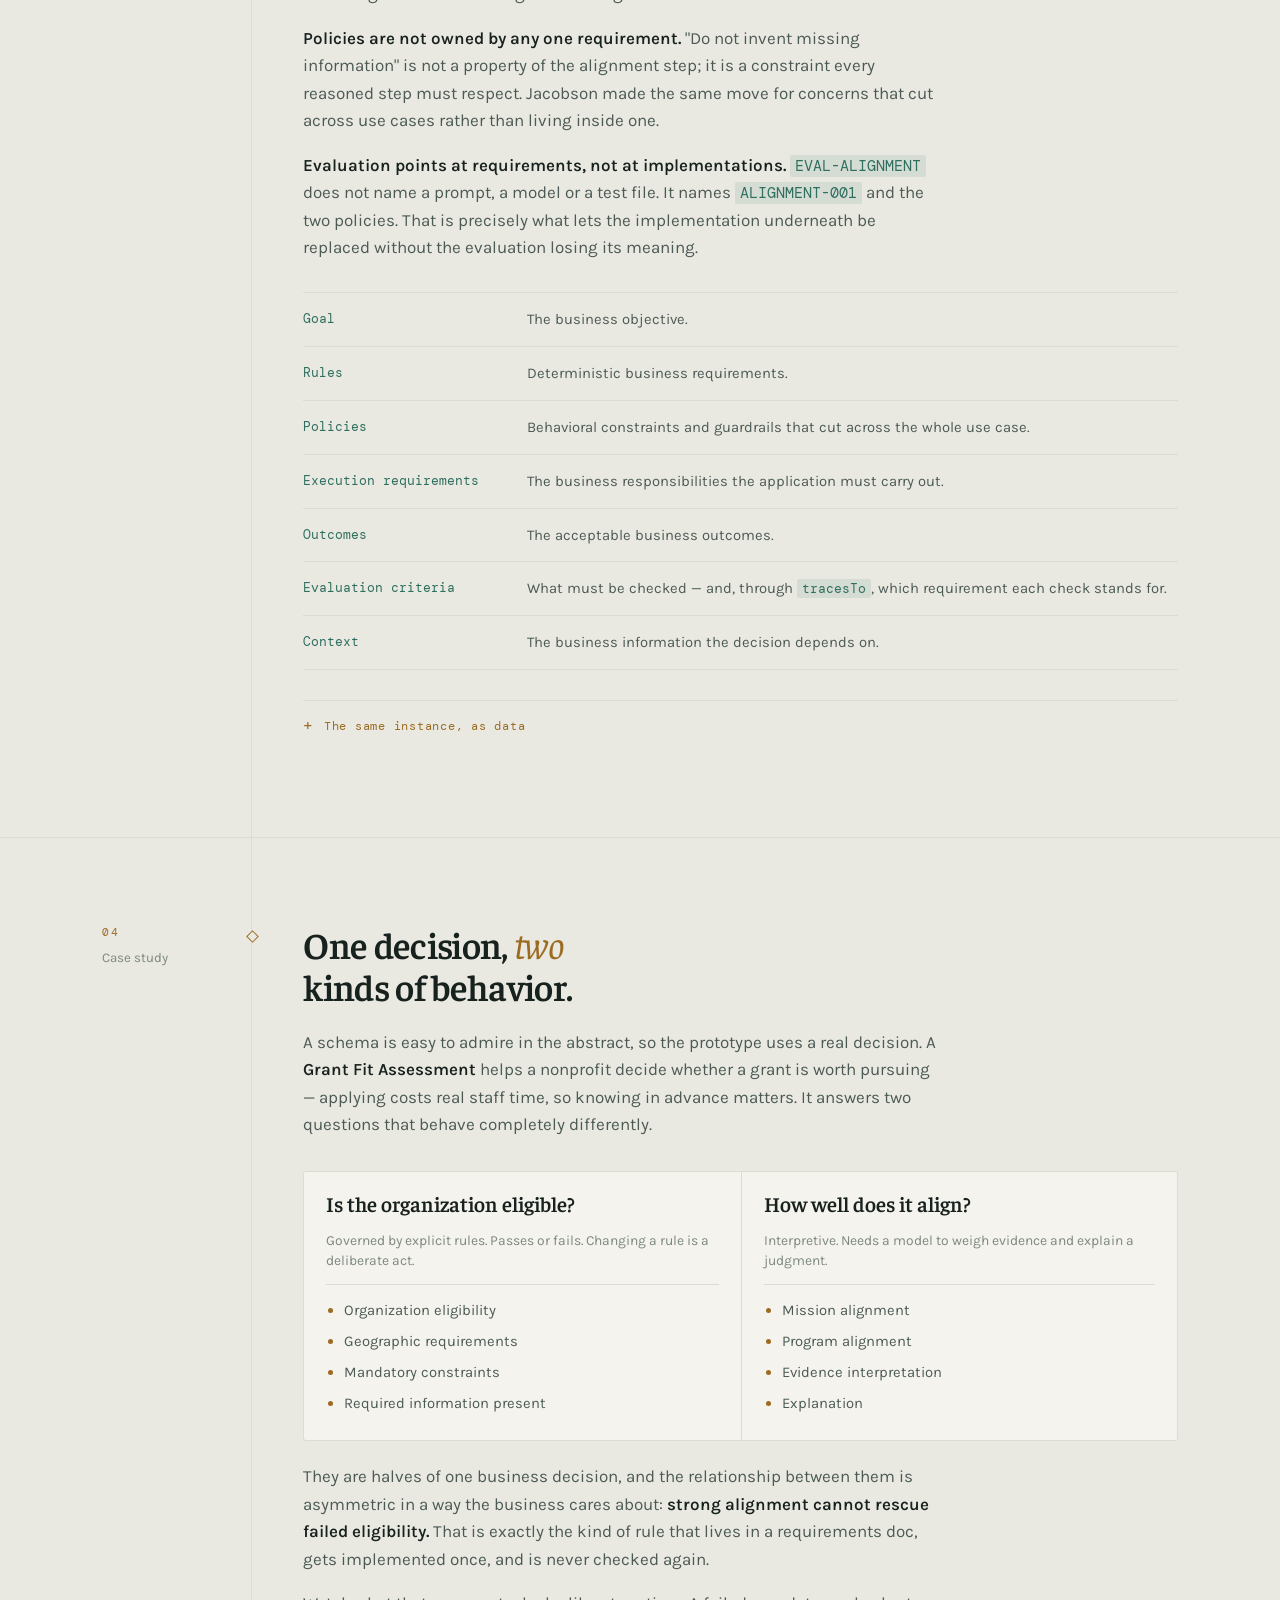
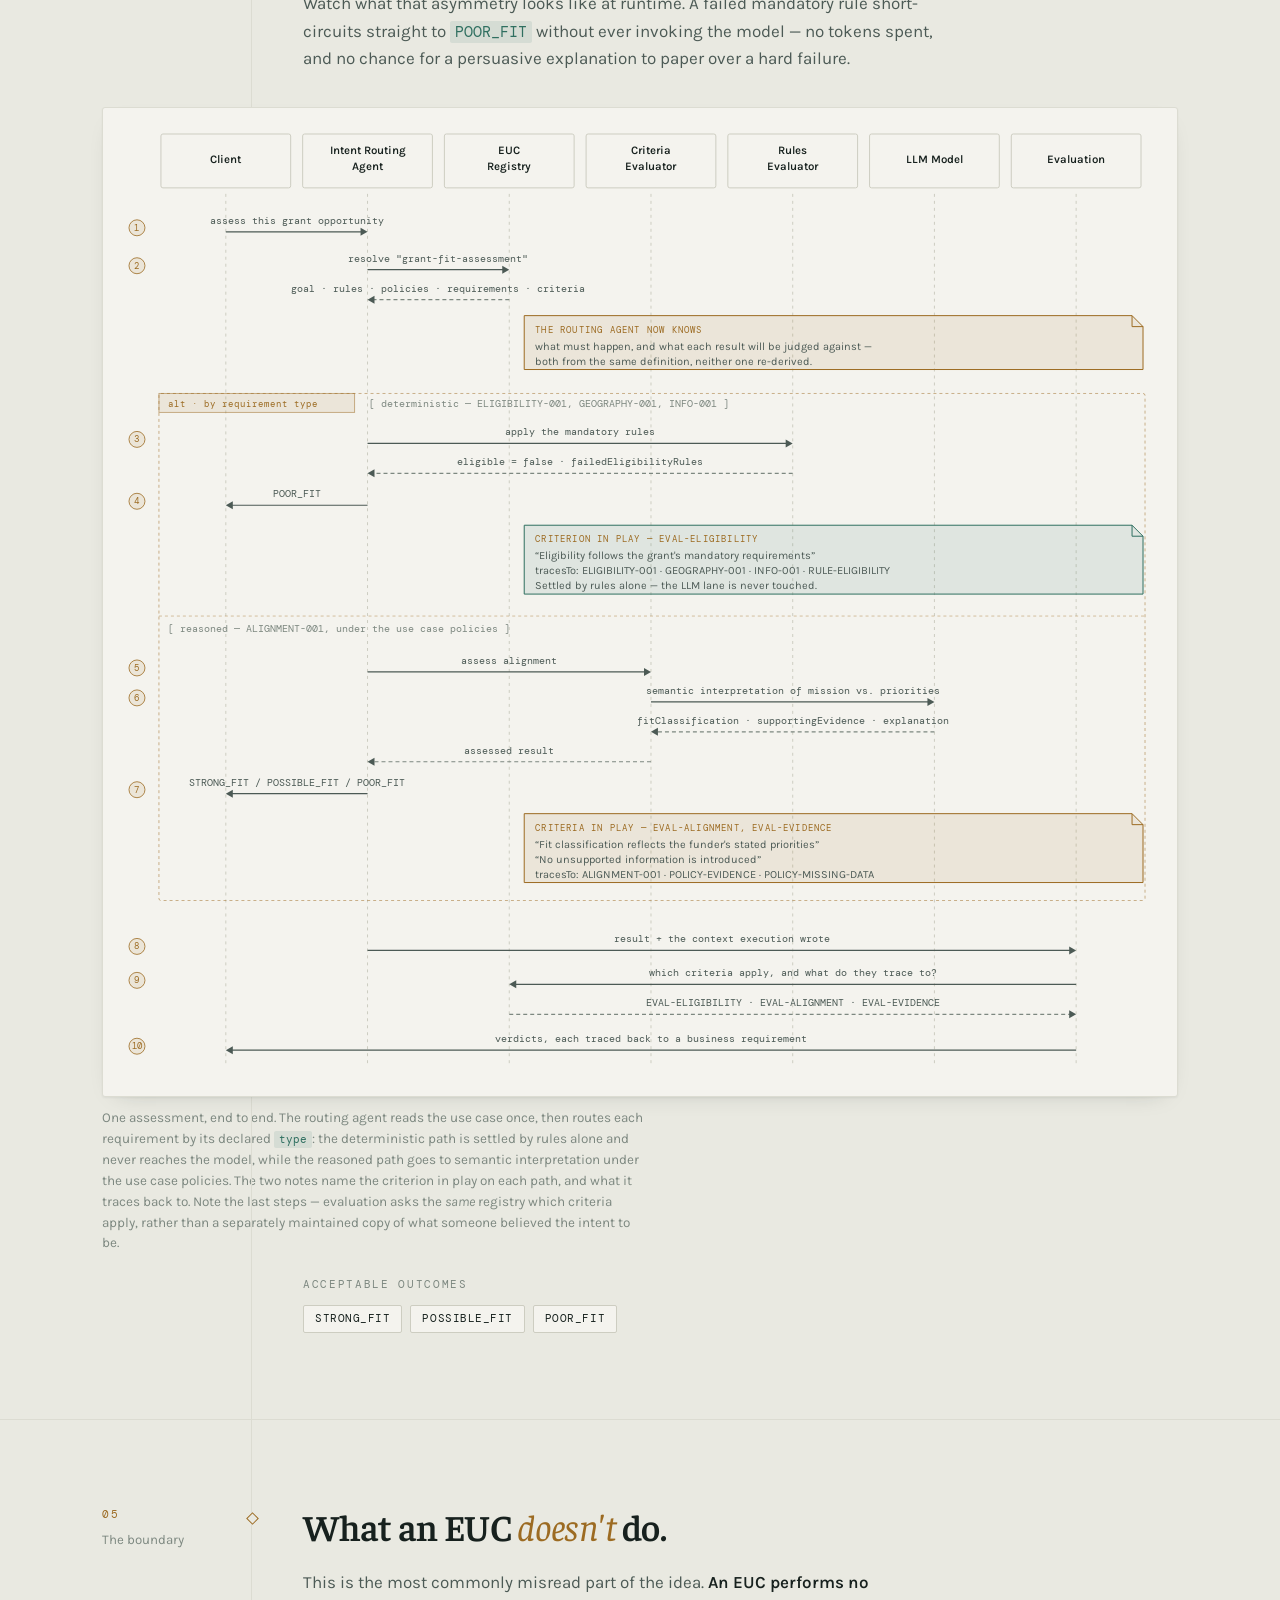
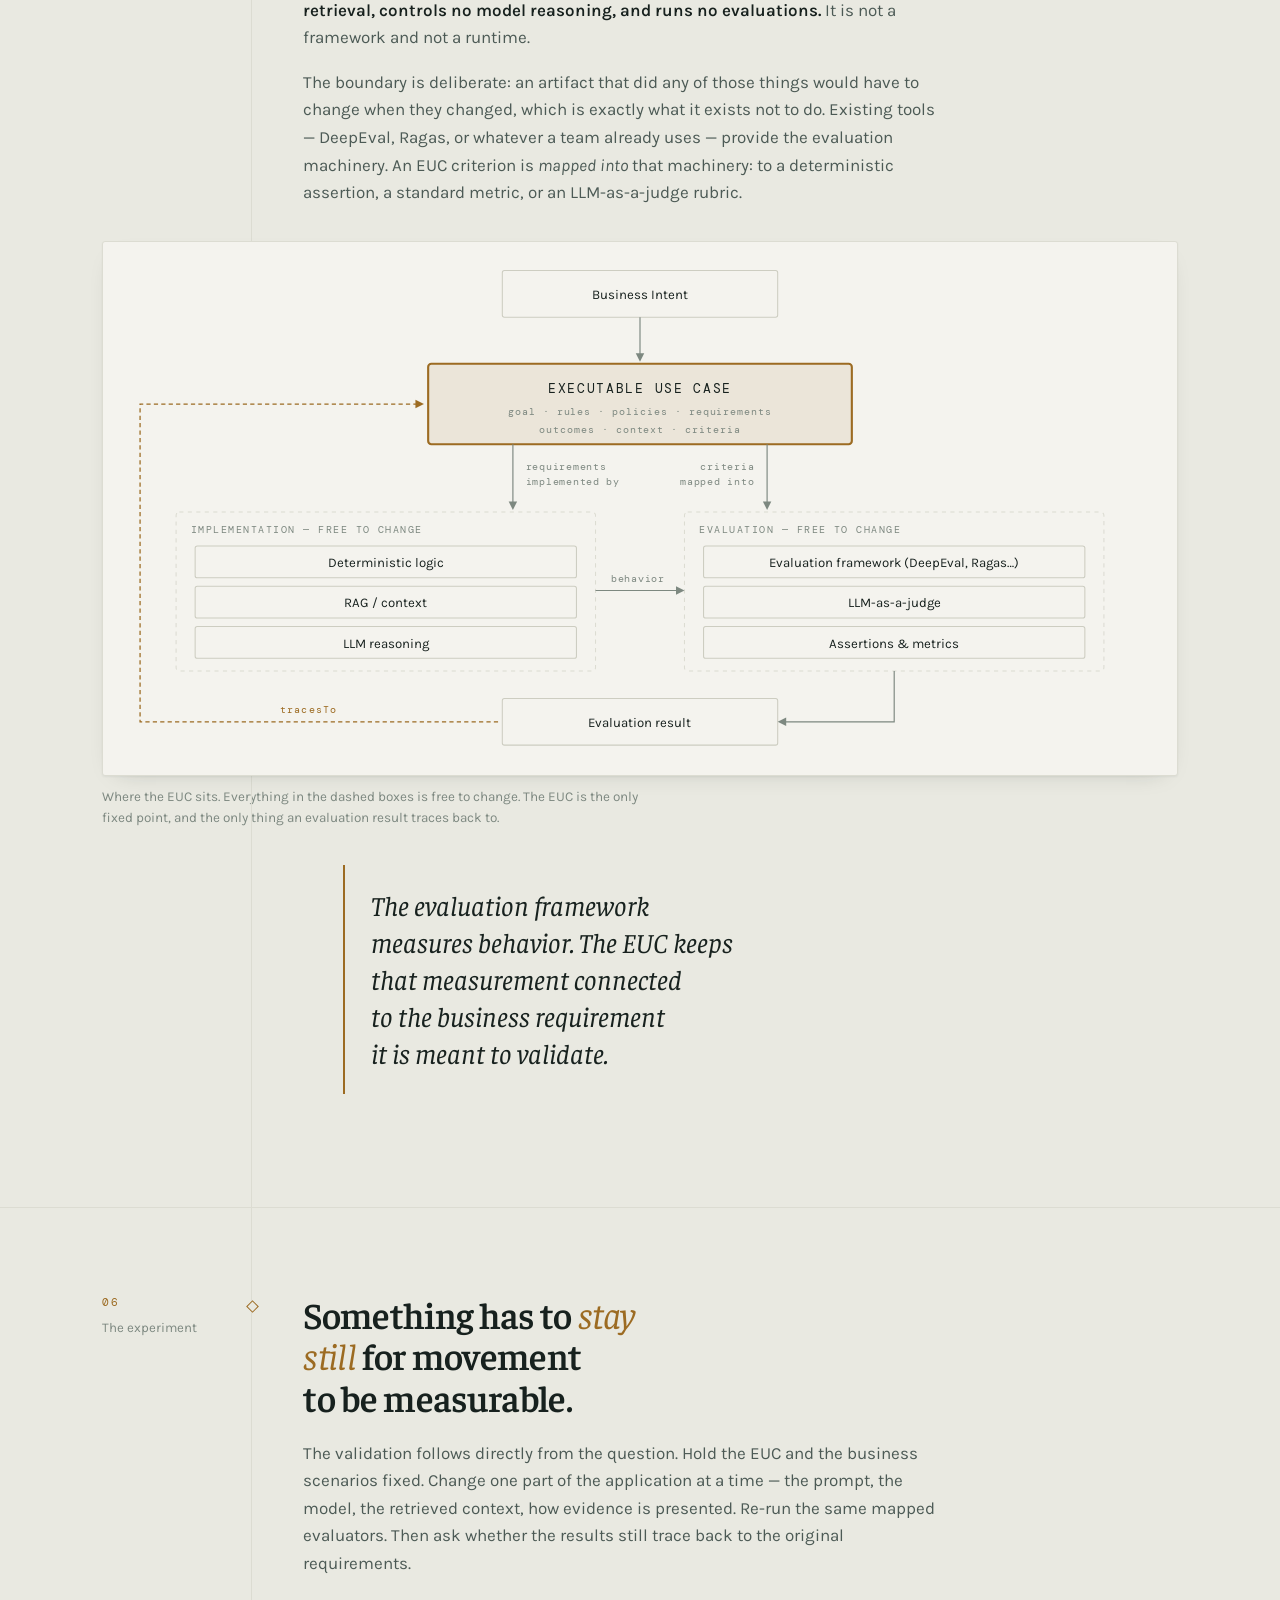
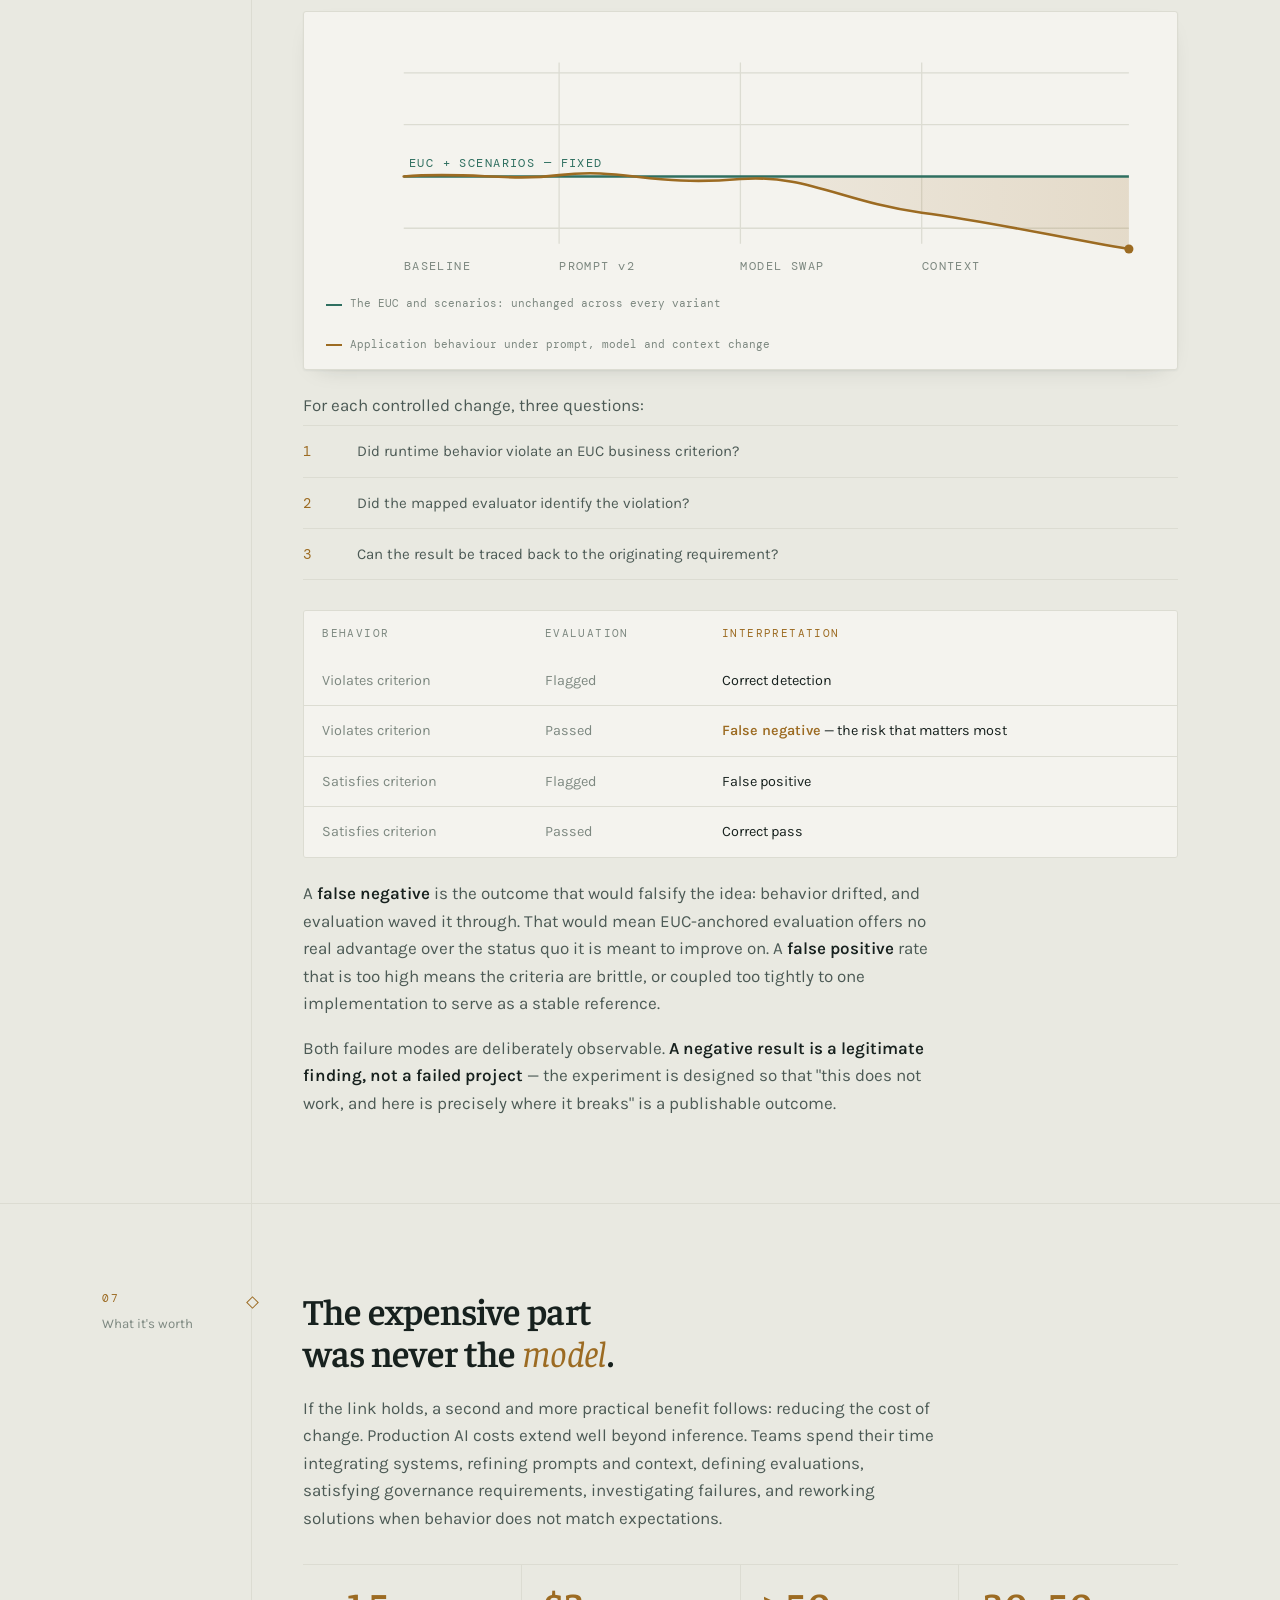
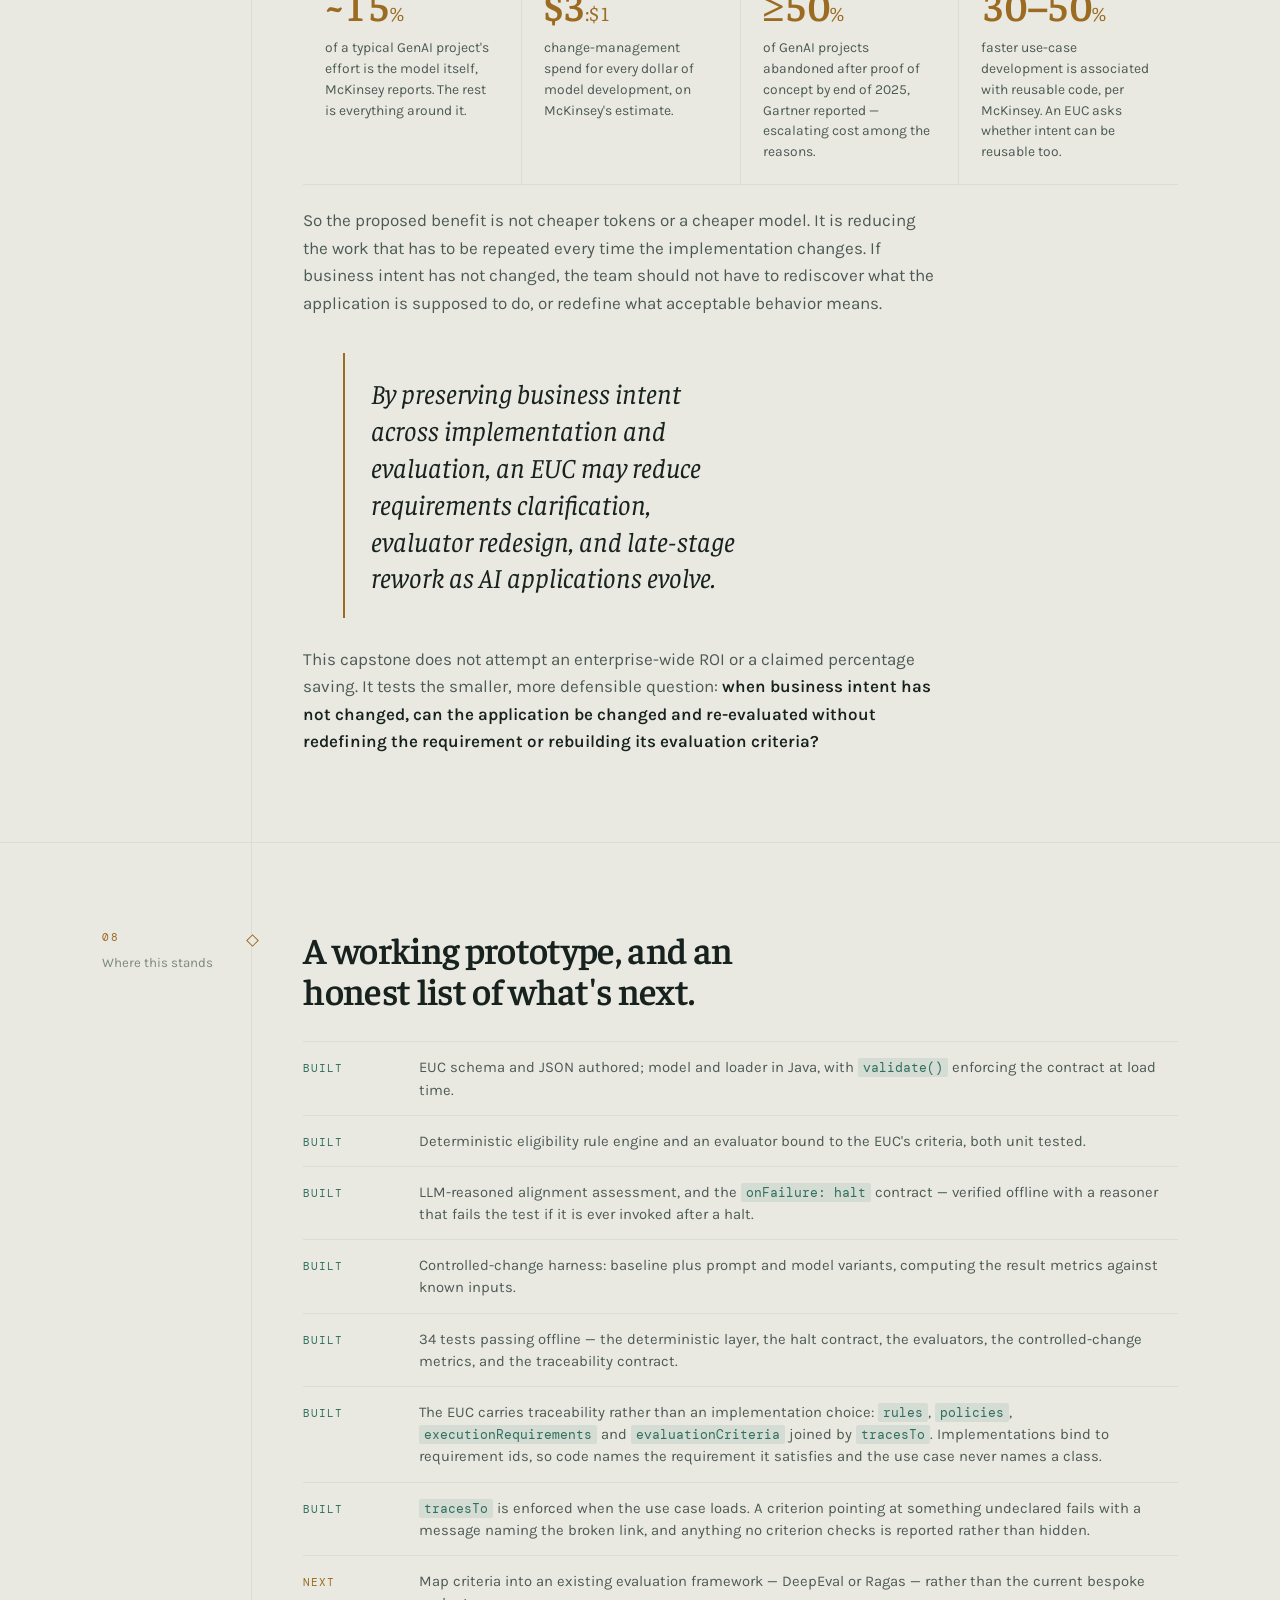
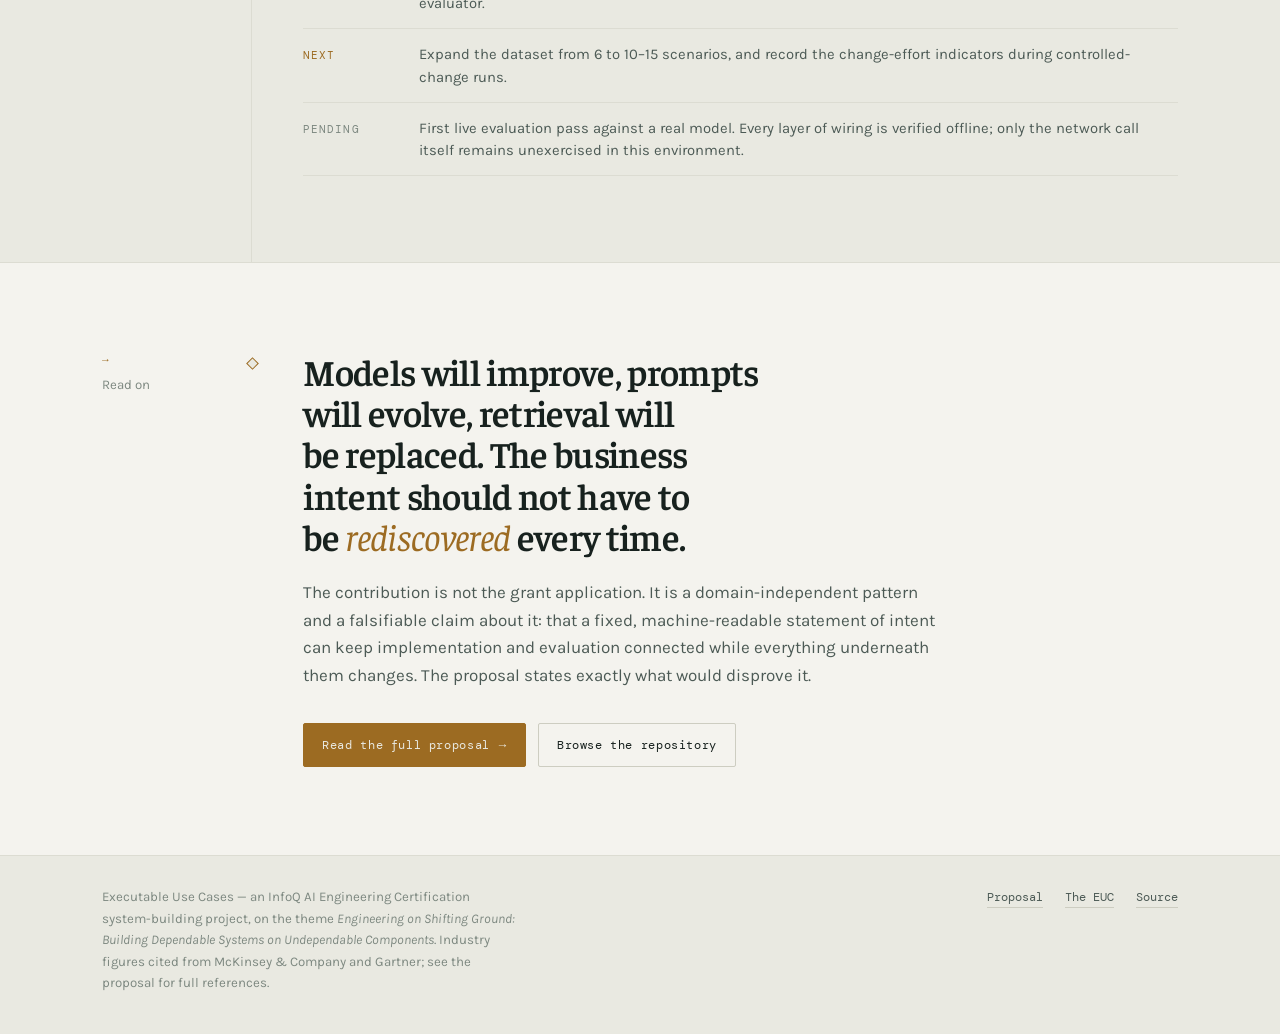
==== commit 4f10953d: "Add the first-principles framing to the proposal and the page The author's sentence — EUC applies fi" ====
--- a/site/index.html
+++ b/site/index.html
@@ -621,6 +621,7 @@
         <p>Use cases have described software from the point of view of a user and a business goal since Ivar Jacobson formalised the approach in 1992. A use case names an <strong>actor</strong>, a <strong>goal</strong>, and the flows toward it — deliberately about what the business needs, not how the software achieves it. That makes it a natural place to look for a stable expression of intent.</p>
         <p>It has one disqualifying limitation here. <strong>It is prose.</strong> A person can read it and implement it by hand, but no application can consult it at runtime and no evaluation harness can score against it. When the model underneath changes, a prose use case has nothing to say, because nothing was ever wired to it.</p>
         <p>So: keep the actor-and-goal framing, make it machine-readable, and keep it strictly about business behavior. An <strong>Executable Use Case</strong> says nothing about prompts, models, retrieval strategy, frameworks or code — those stay entirely free to change. That is the point. "Executable" is doing real work in the name.</p>
+        <p>EUC applies <strong>first-principles thinking</strong> by starting with fundamental business intent, then deriving the system's behavior, constraints, evaluation criteria, and AI artifacts—such as Golden Sets, rubrics, and regression tests—from that intent. Nothing is assembled independently and reconciled later, which is what gives every downstream artifact something to be traced back to.</p>
       </div>
       <div class="callout">
         <p class="eyebrow">Industry example — Forward Deployed Engineering</p>
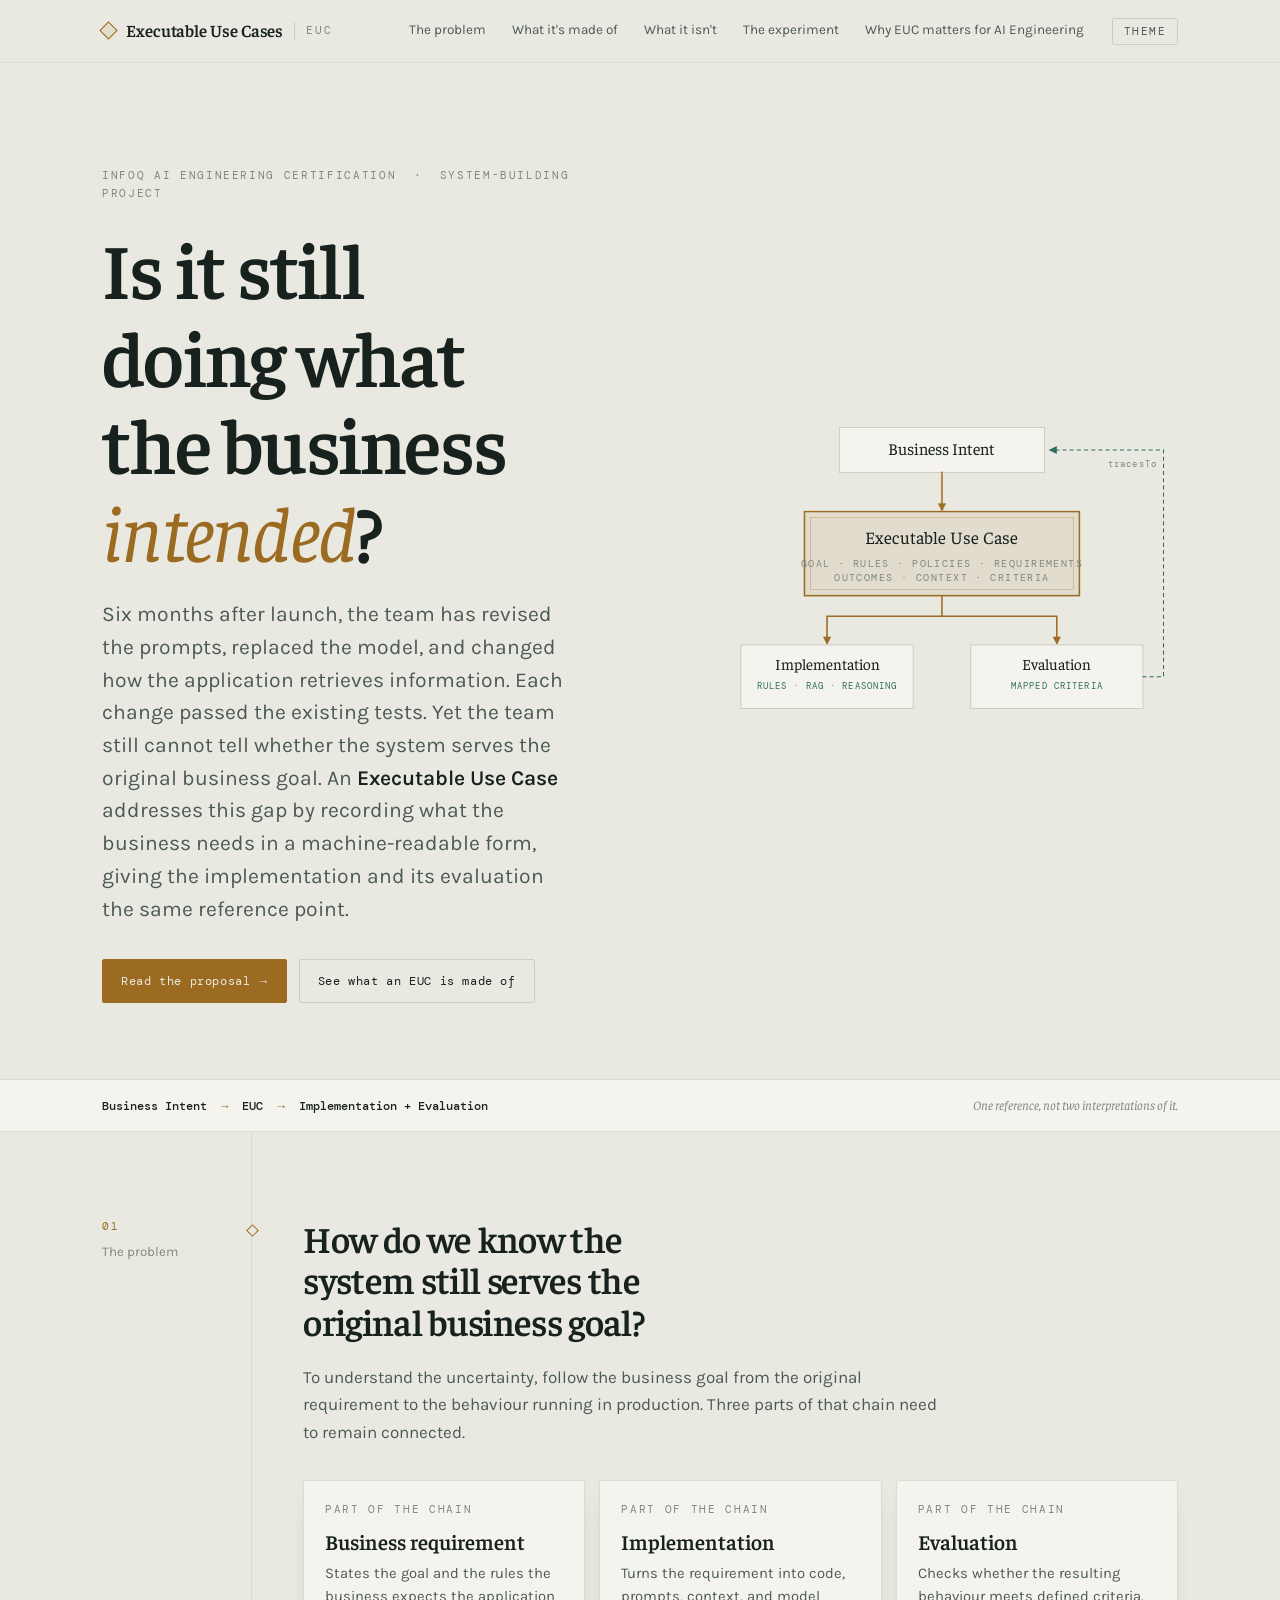
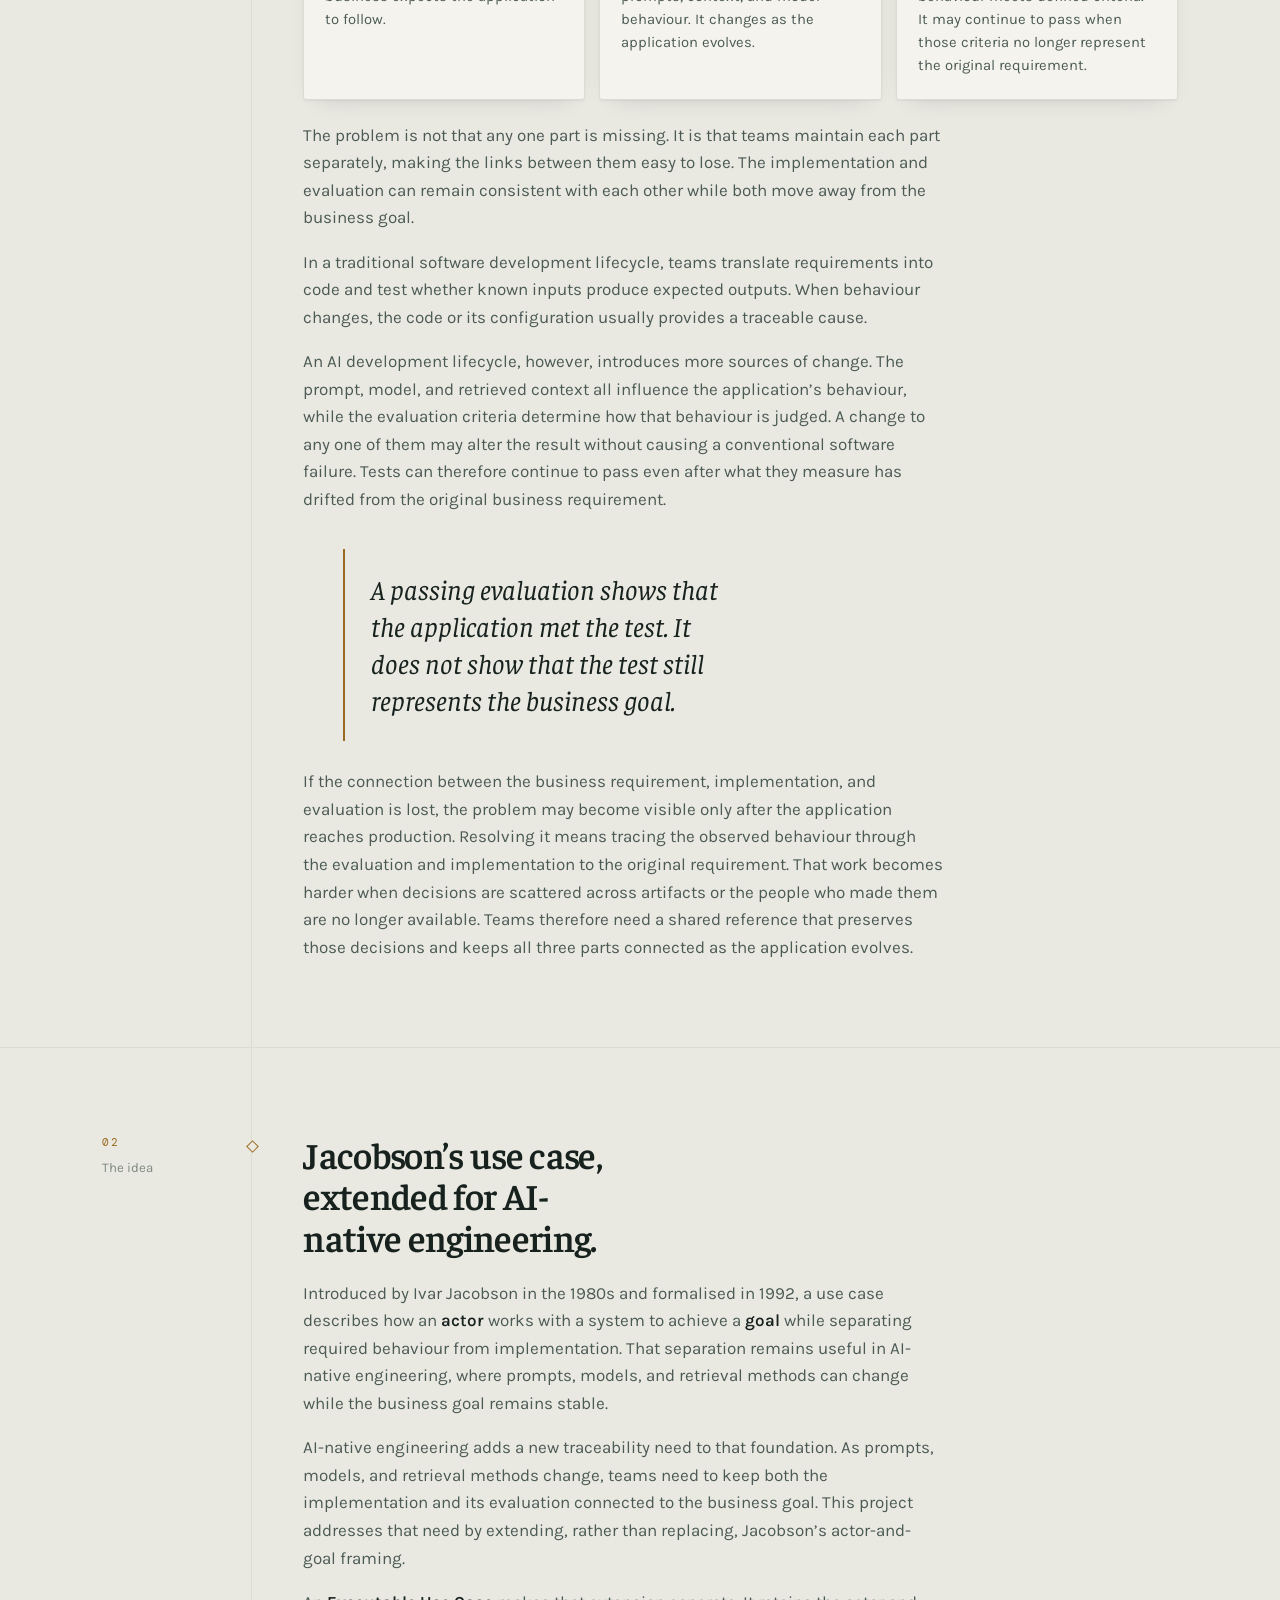
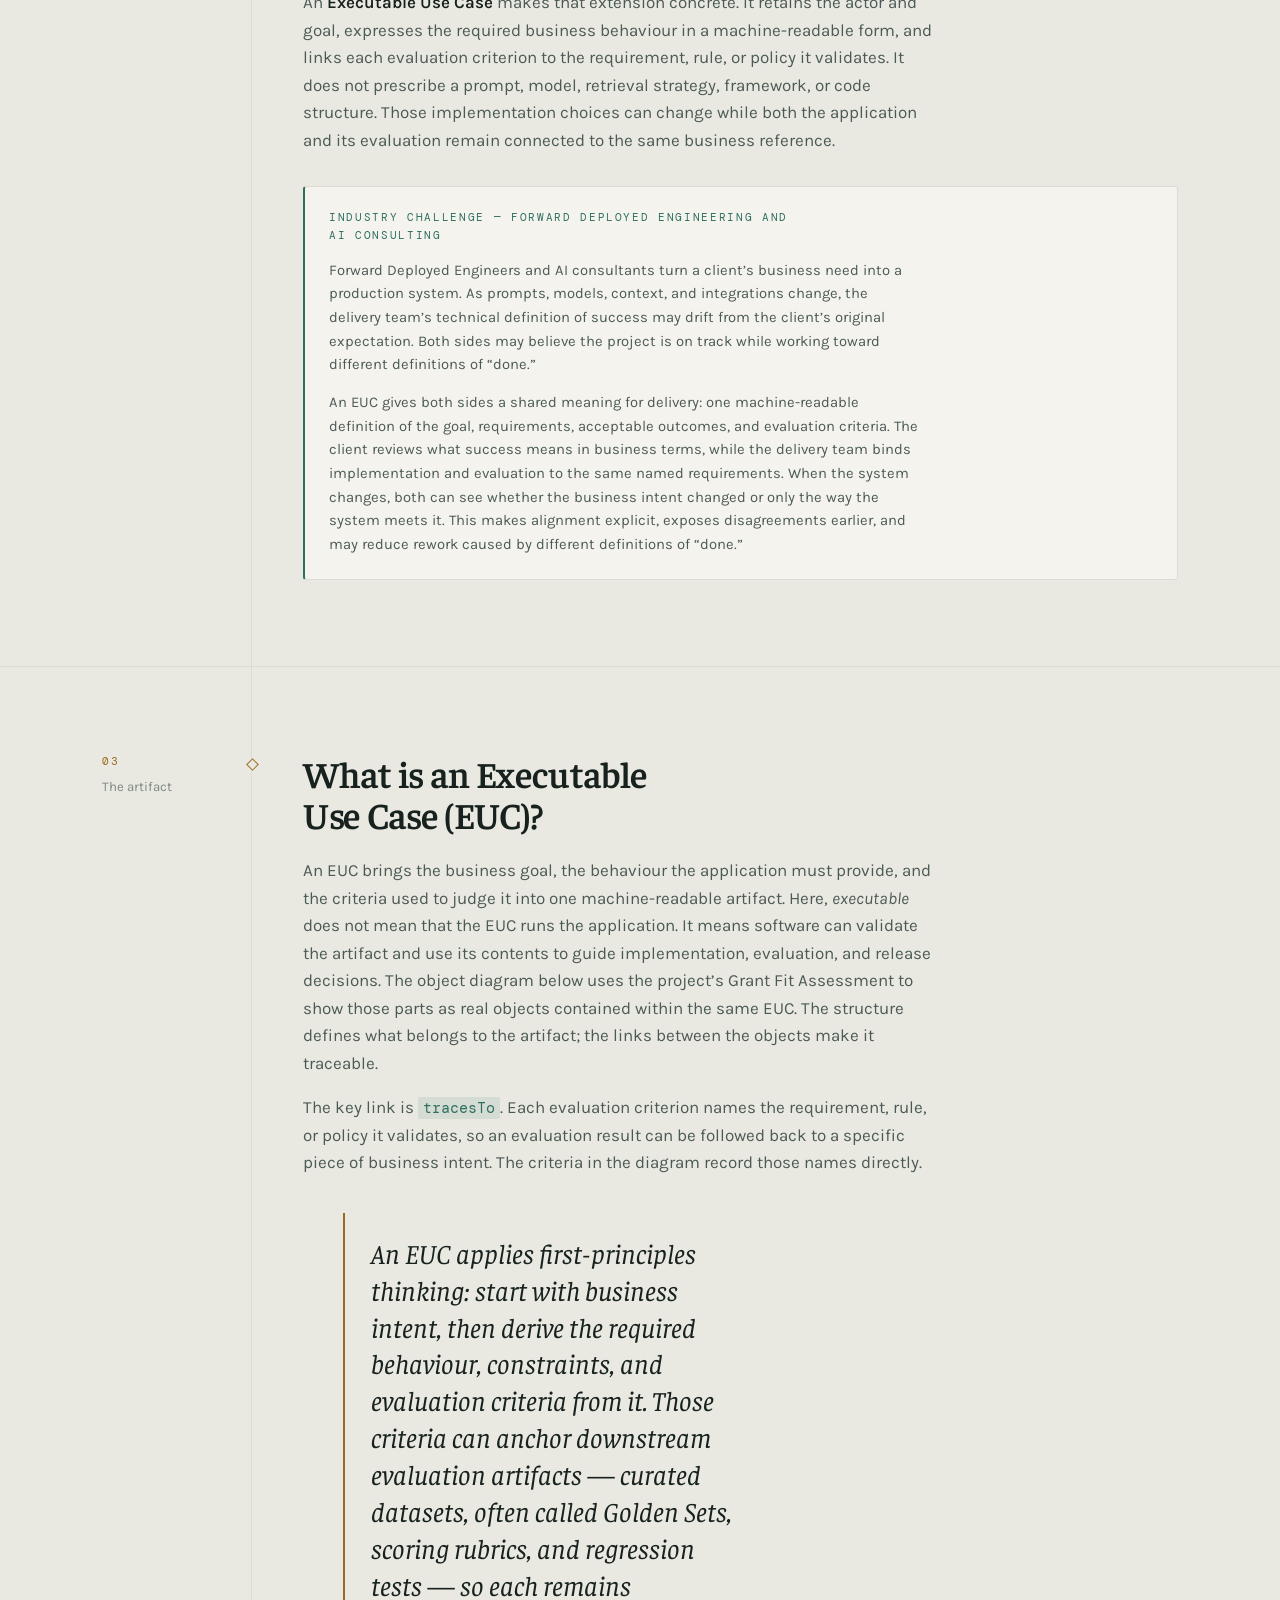
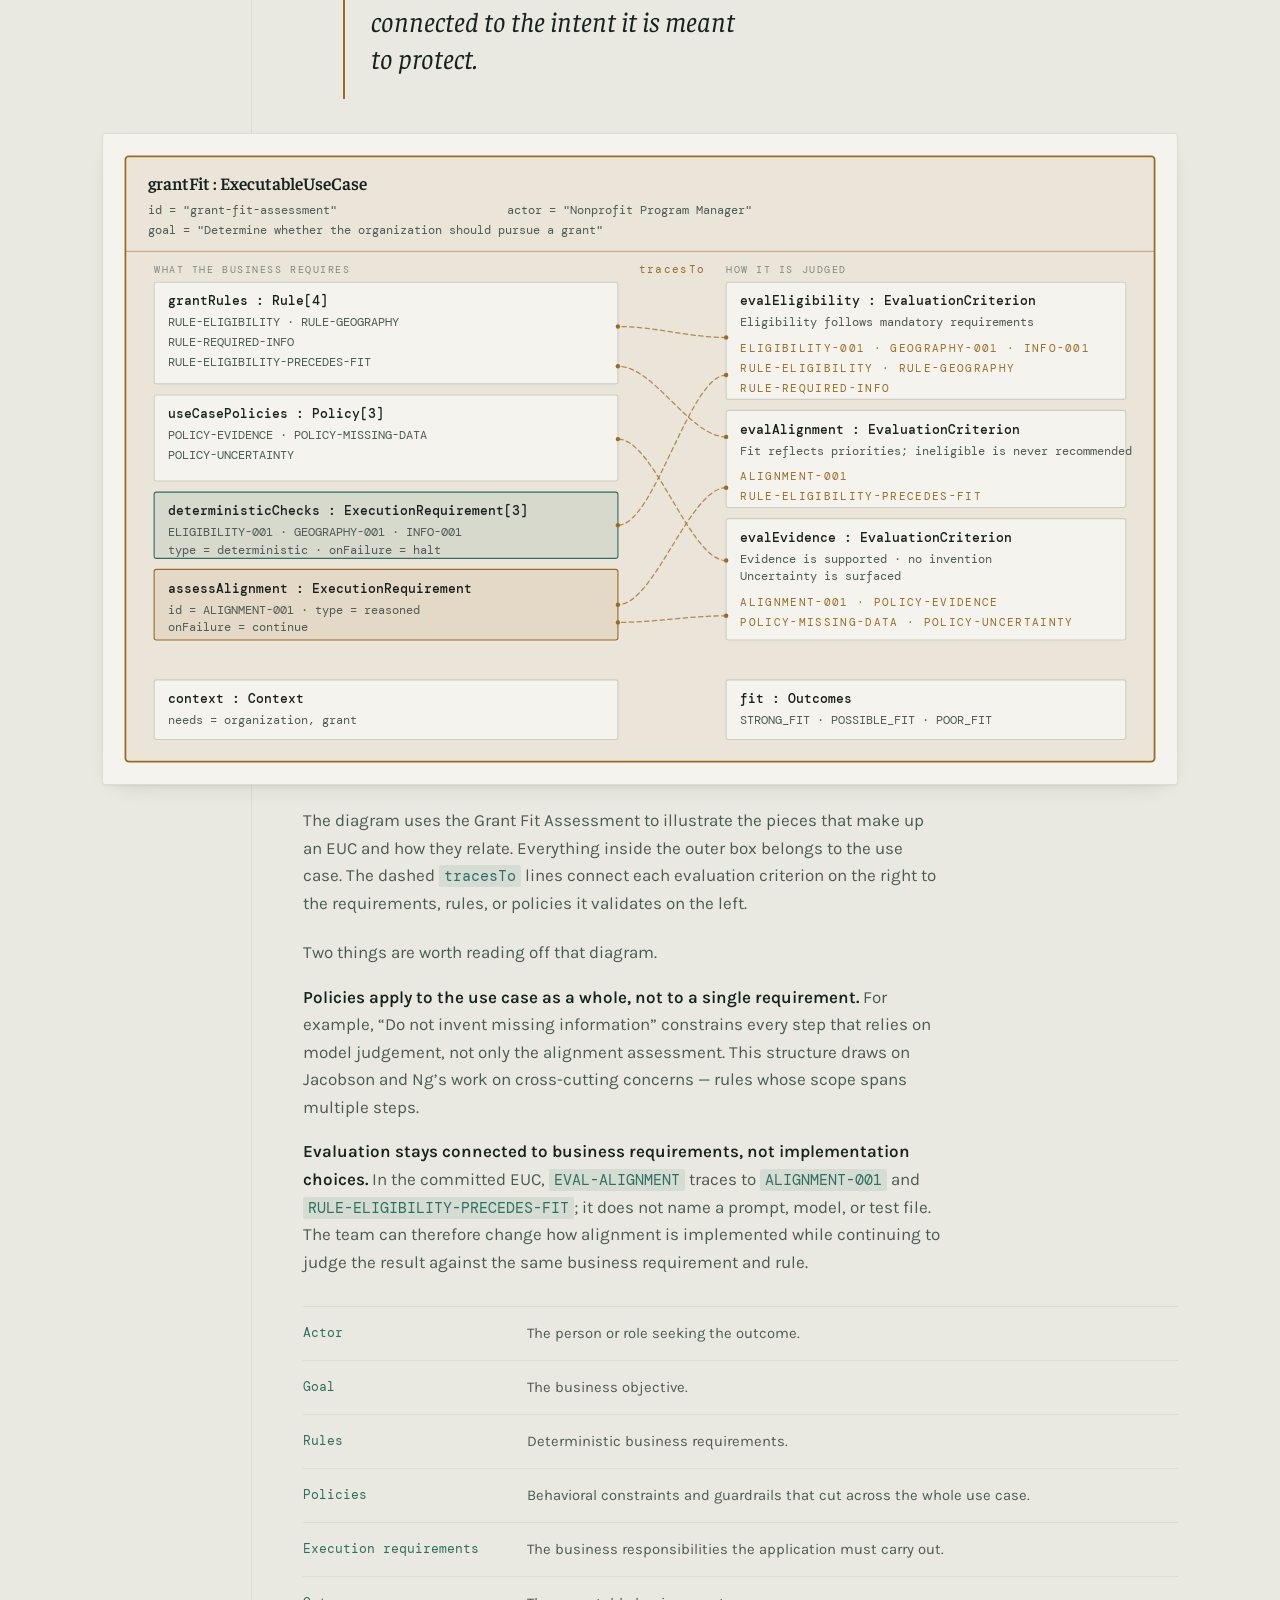
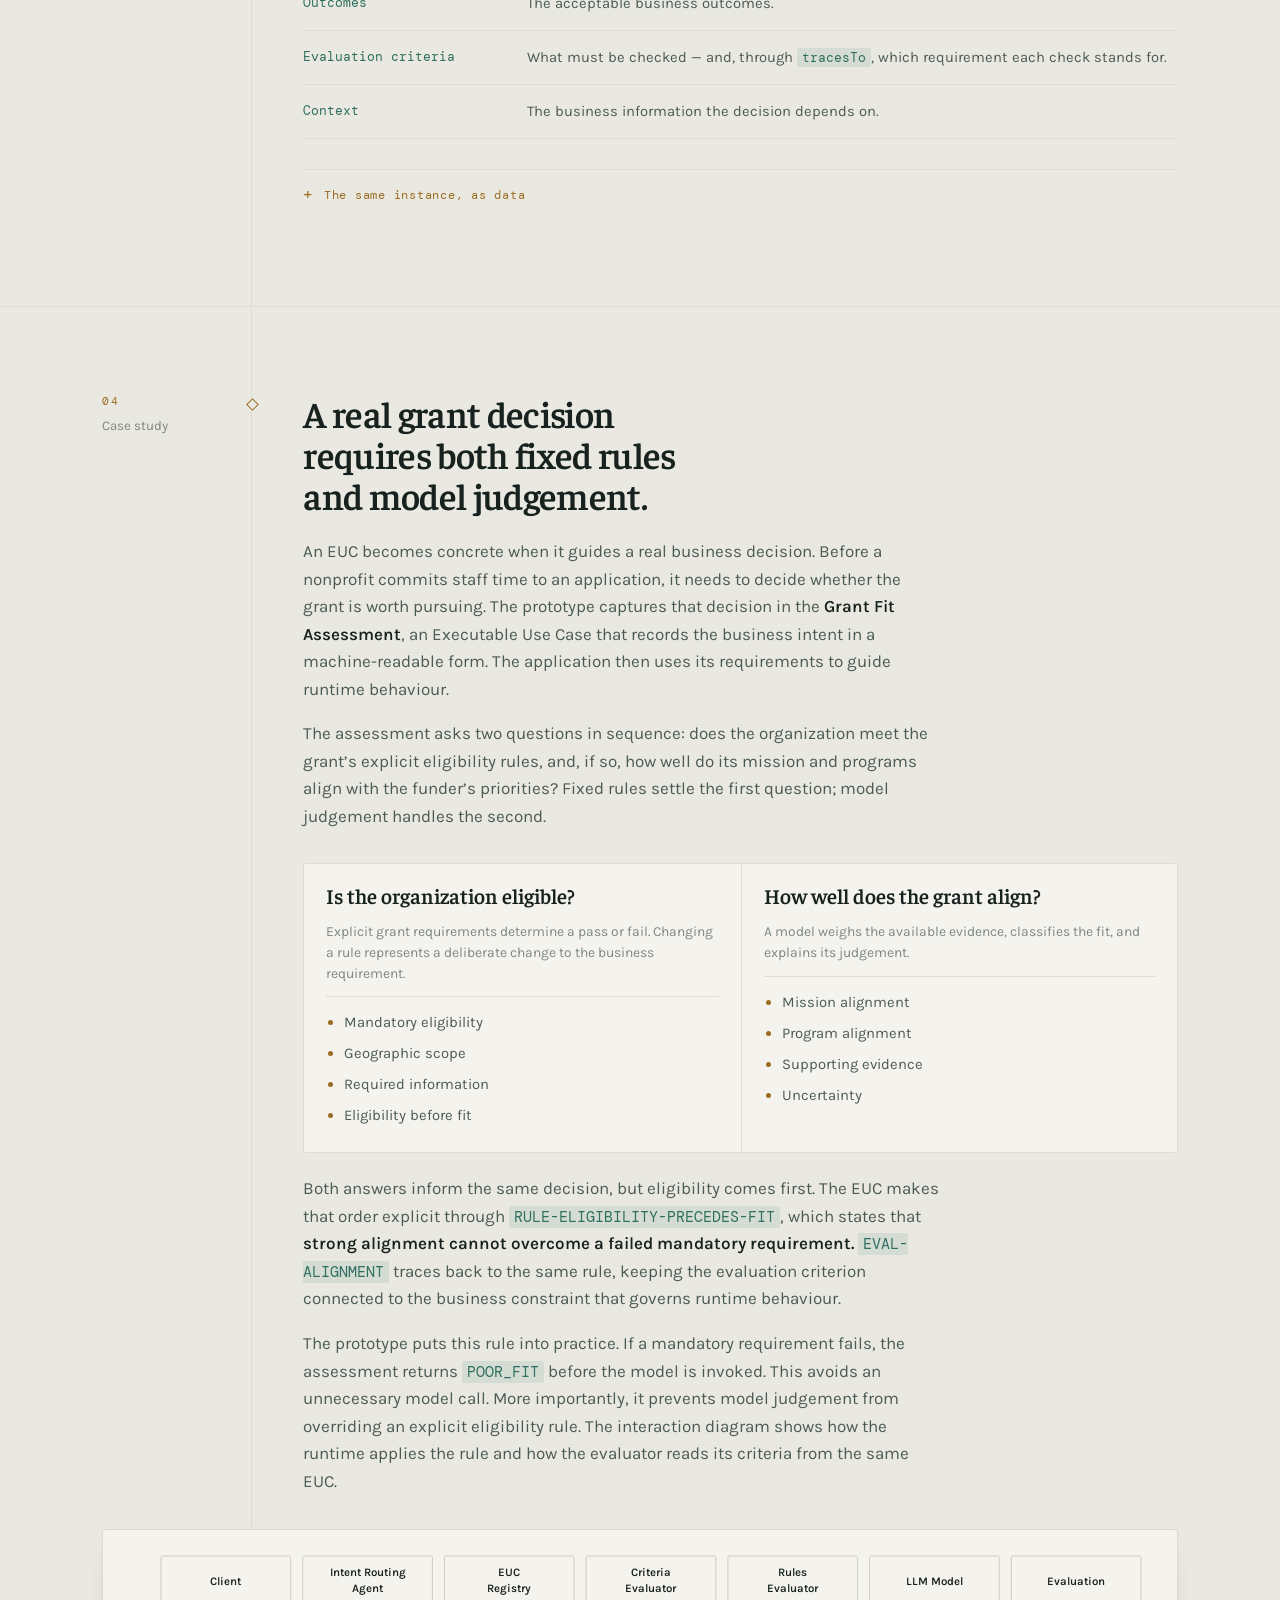
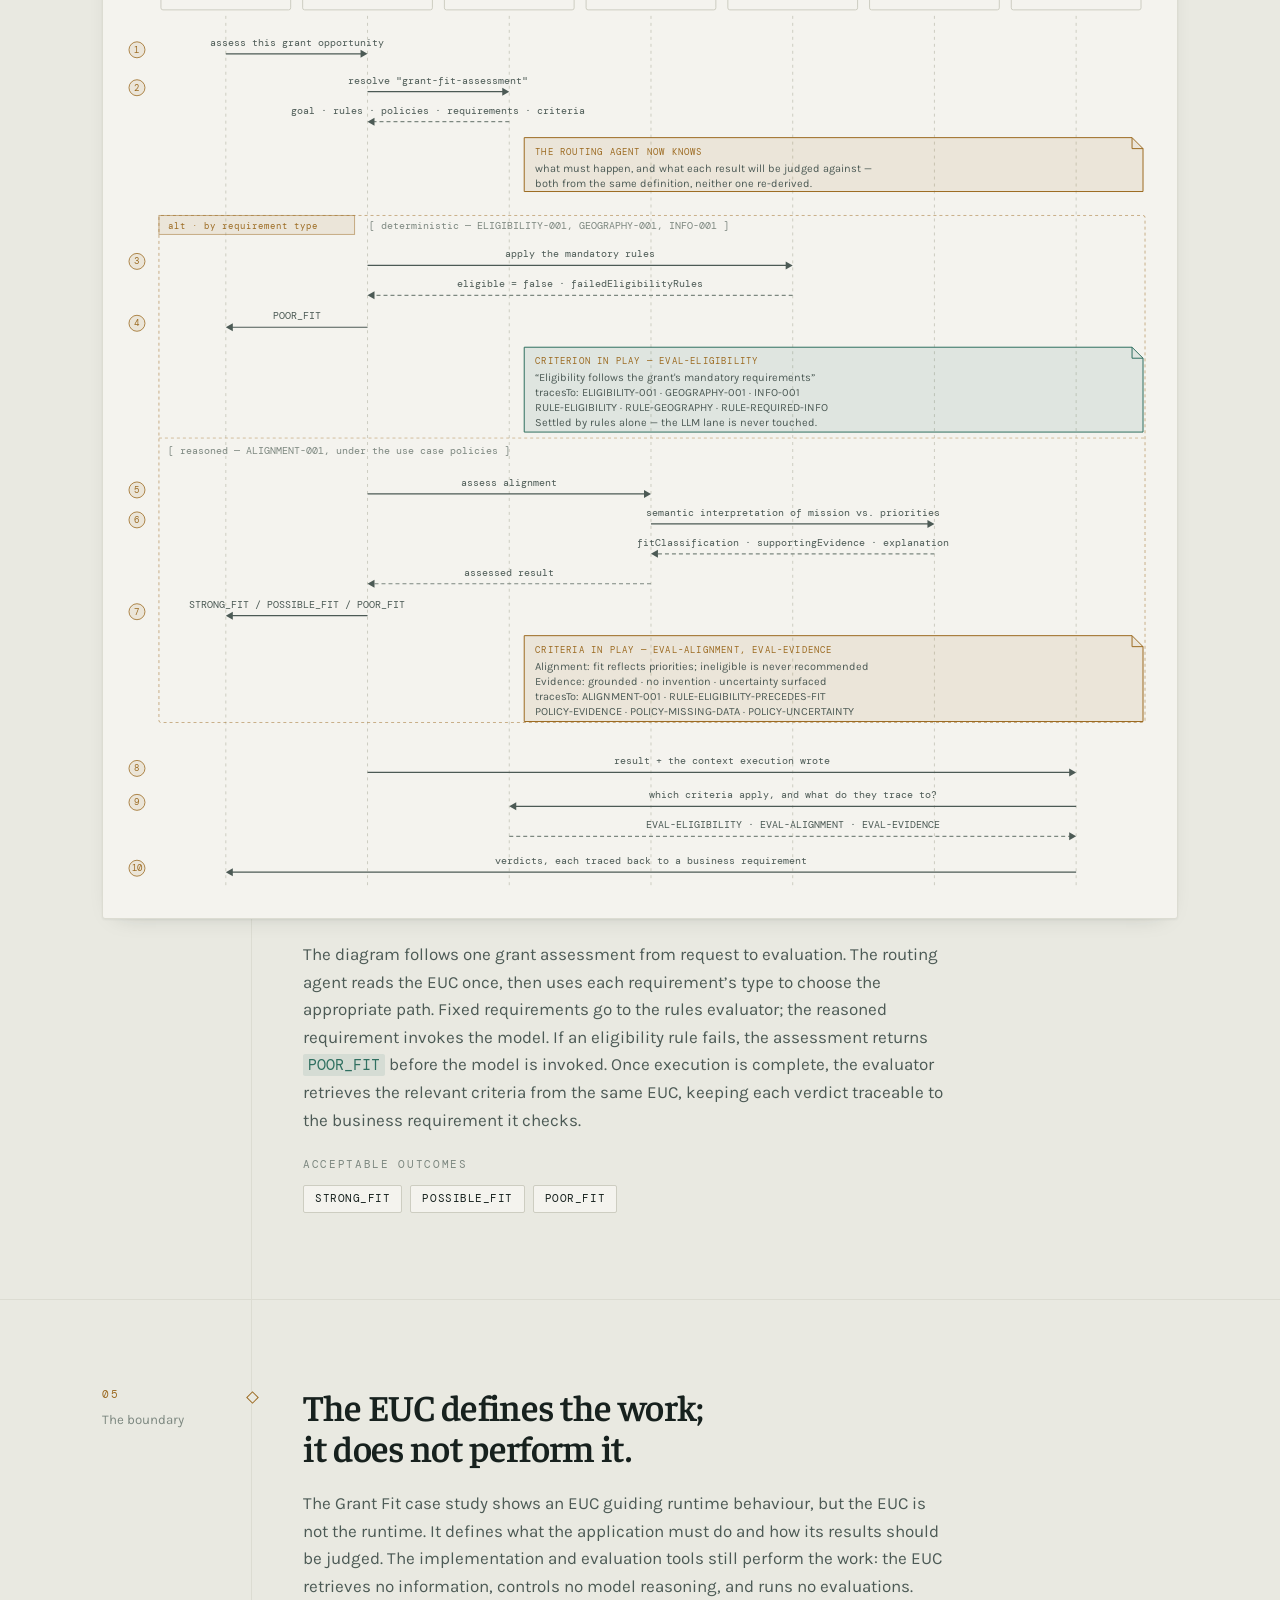
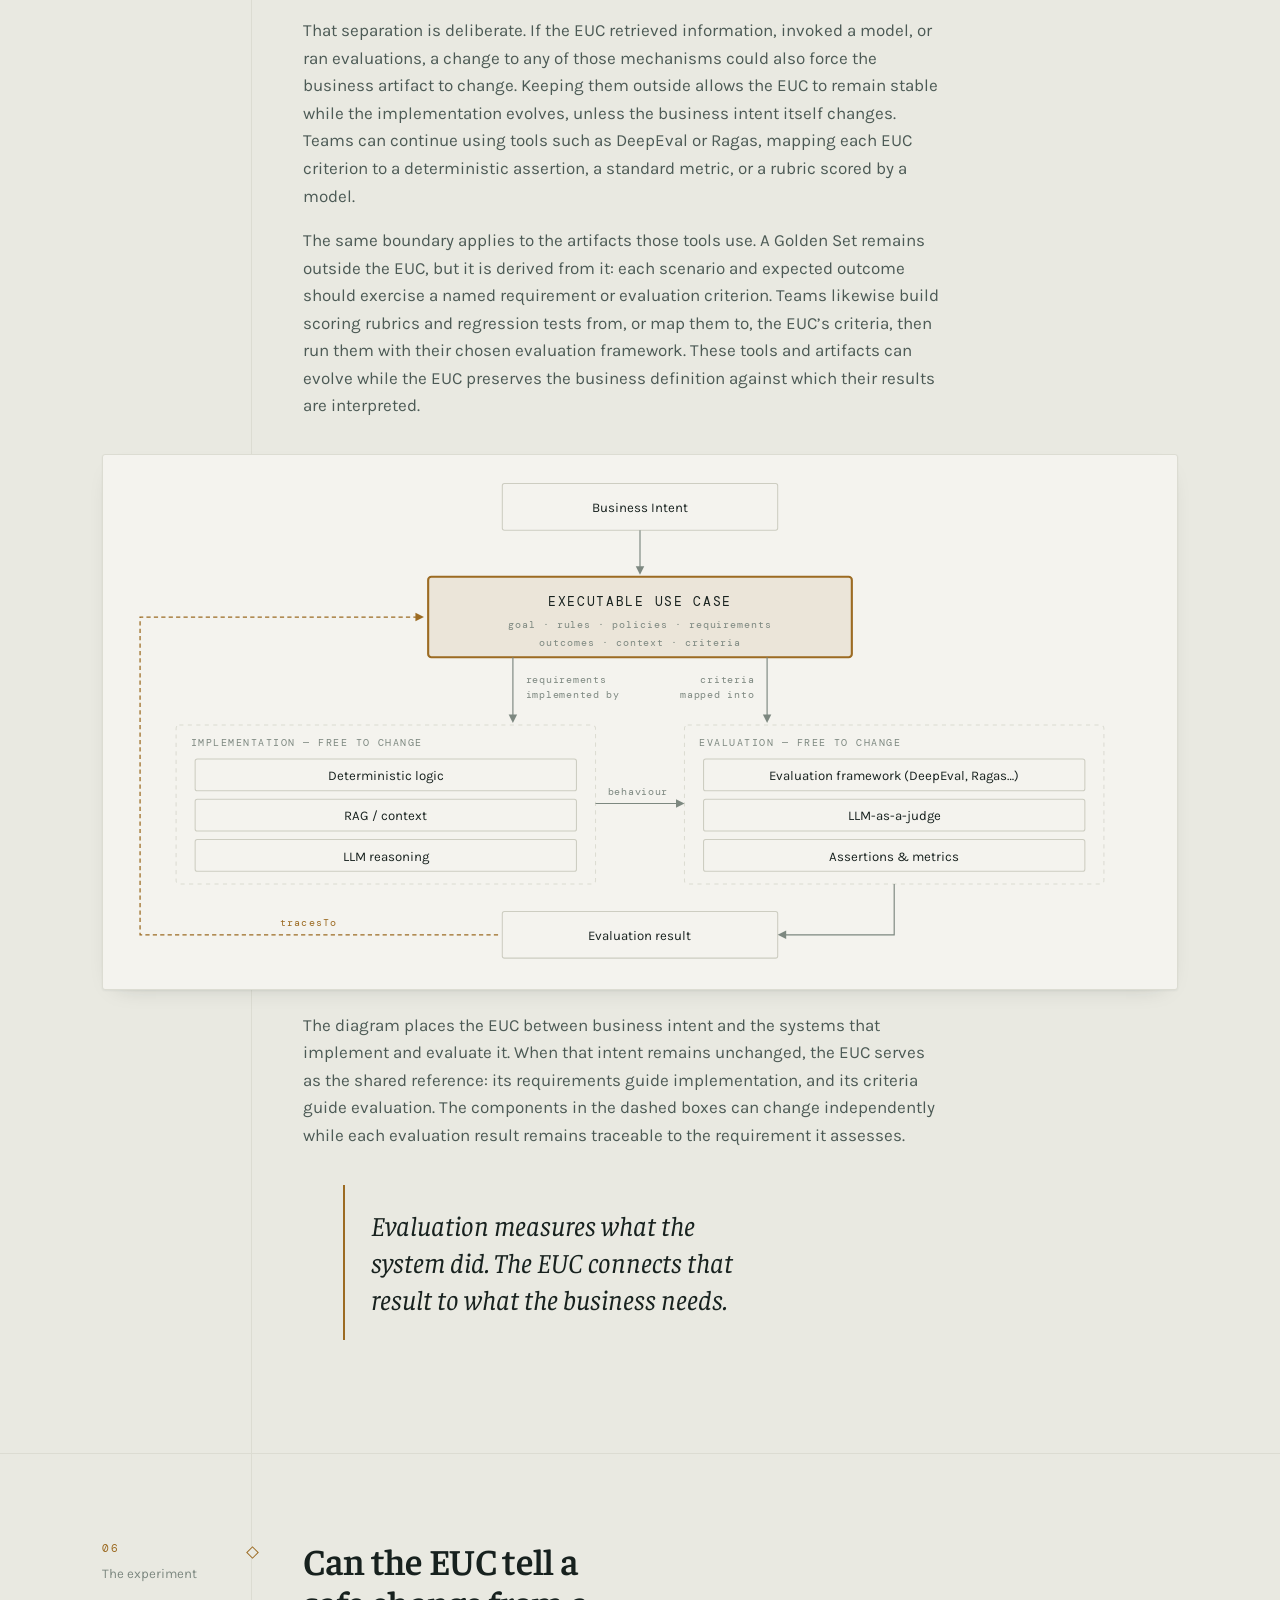
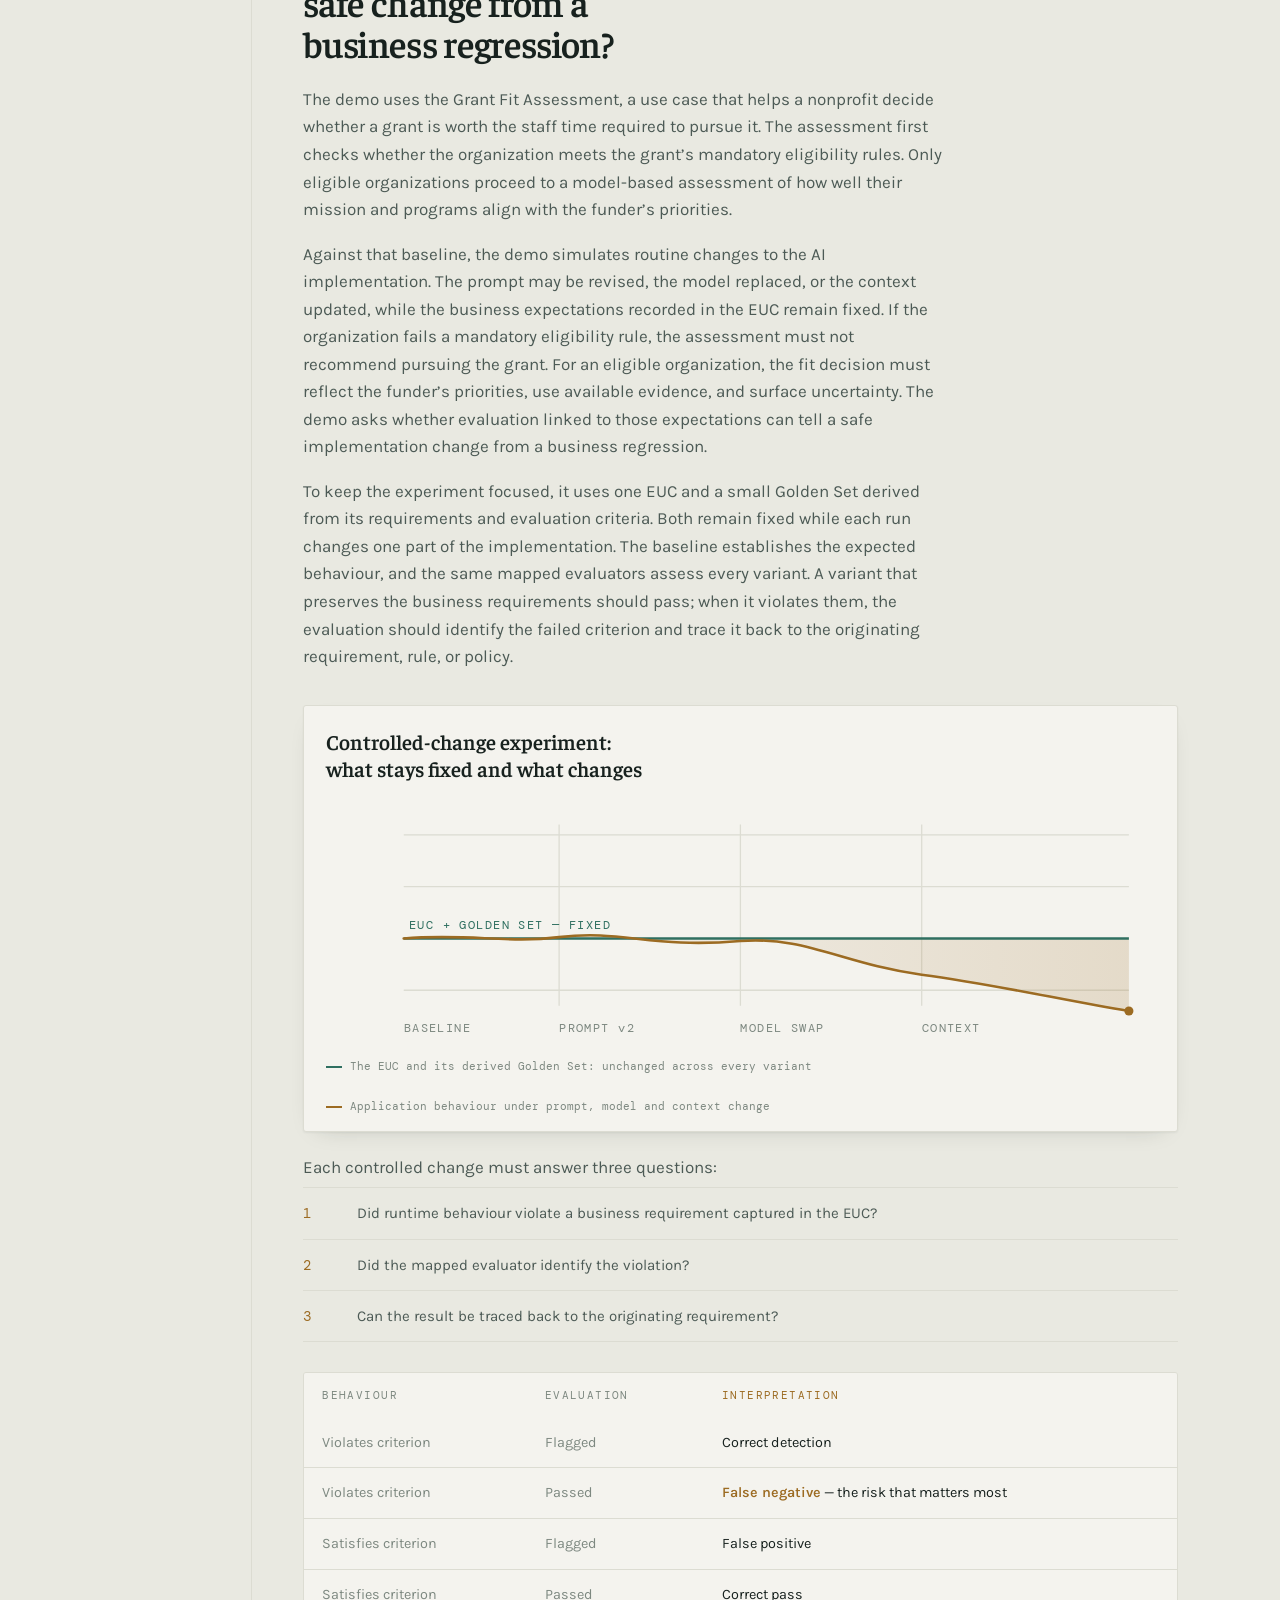
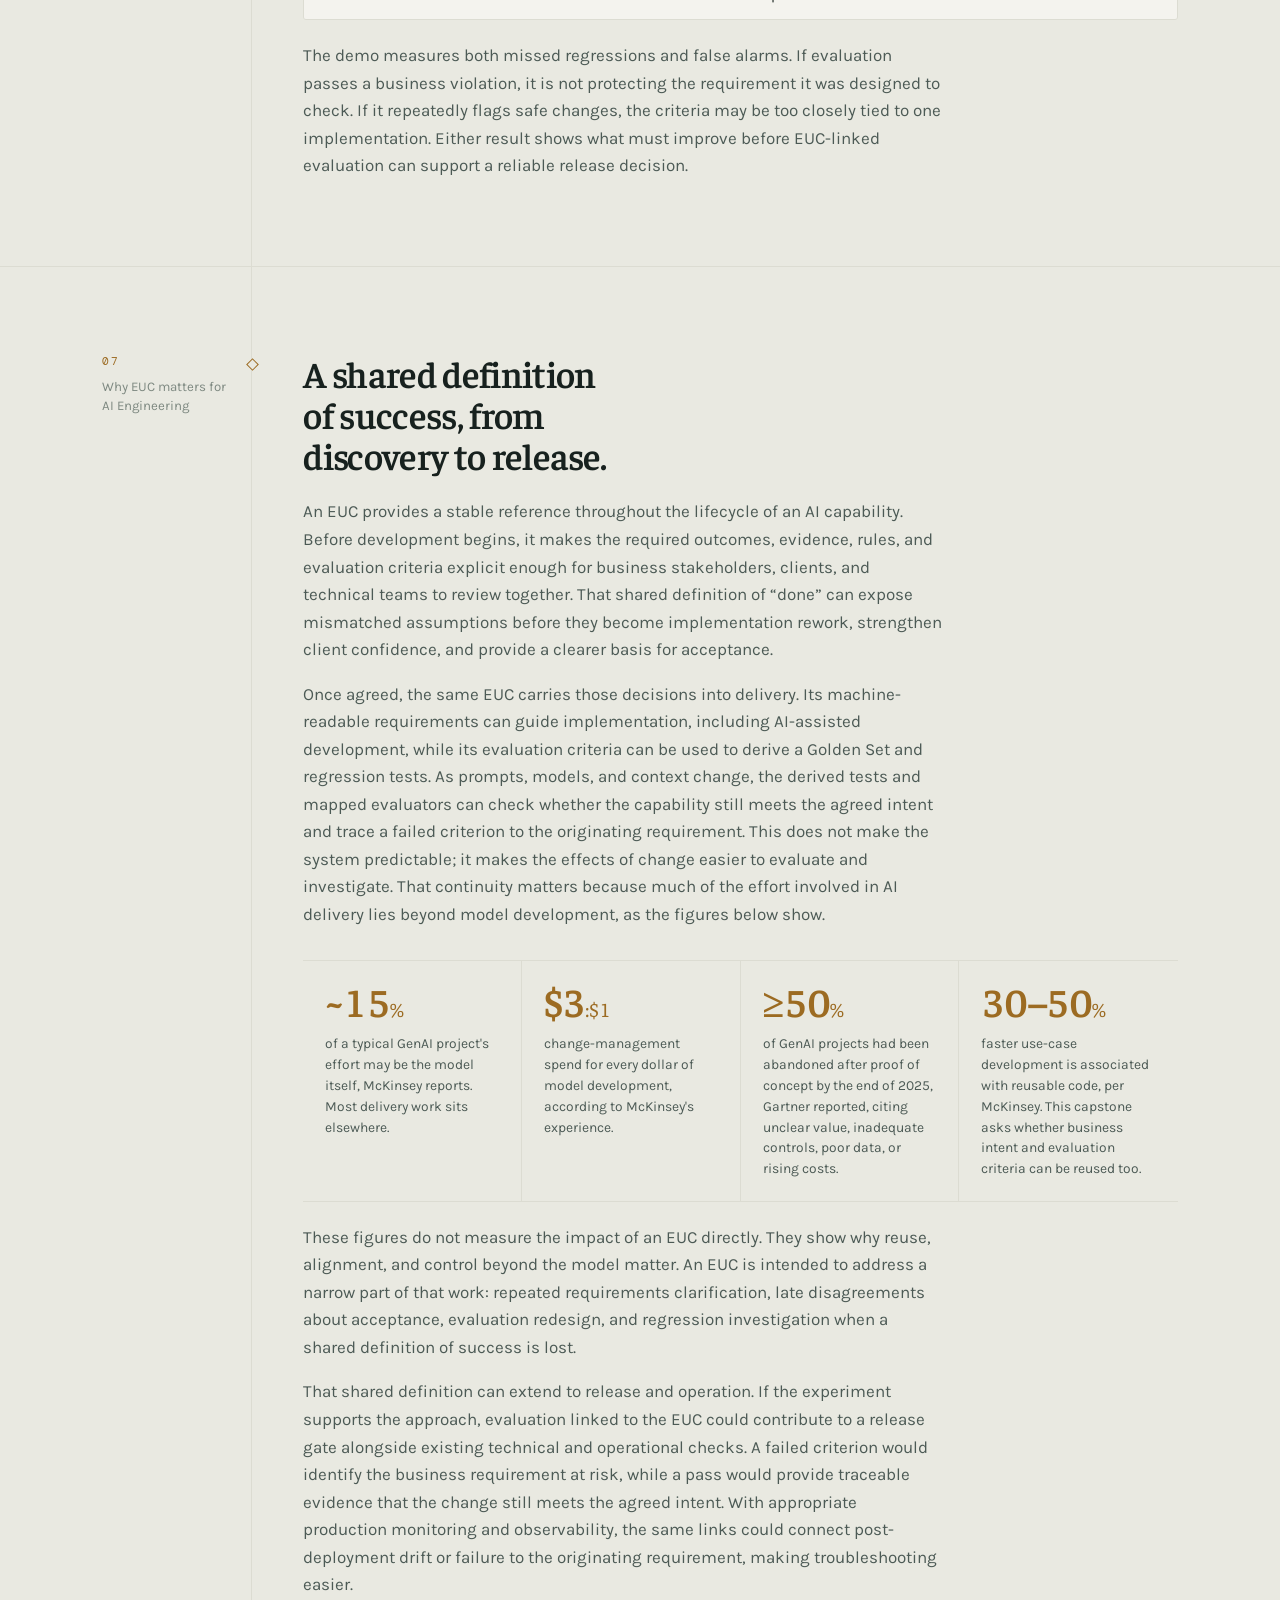
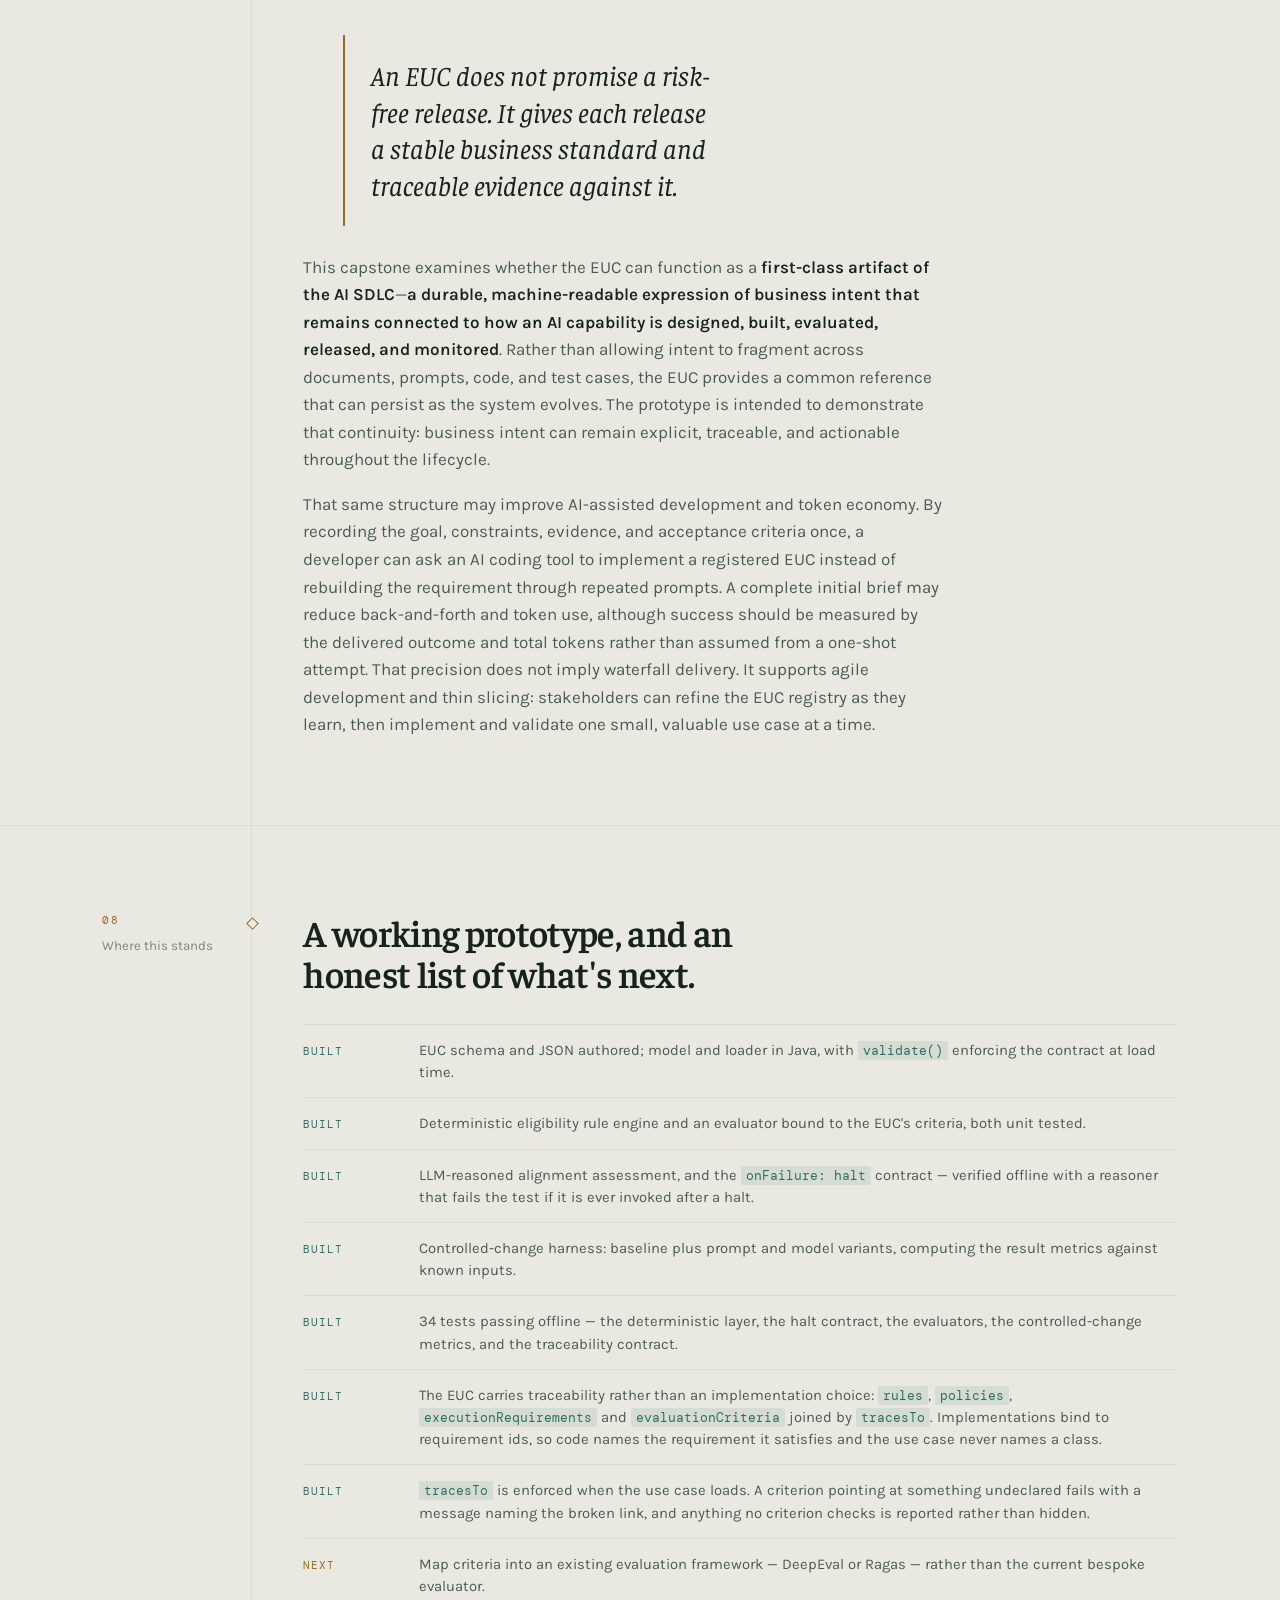
==== commit bd37e1f5: "Restore revised landing page and proposal" ====
--- a/site/index.html
+++ b/site/index.html
@@ -289,6 +289,7 @@
 
 /* gauge */
 .gauge{margin-top:34px;background:var(--surface);border:1px solid var(--rule-soft);border-radius:3px;padding:22px 22px 16px;box-shadow:var(--shadow)}
+.gauge .gtitle{font-size:var(--step-1);line-height:1.3;margin-bottom:14px;max-width:38ch}
 .gauge svg{width:100%;height:auto;display:block}
 .gauge .legend{display:flex;gap:22px;flex-wrap:wrap;margin-top:14px;font-family:"DM Mono",monospace;font-size:.7rem;color:var(--ink-faint)}
 .gauge .legend i{display:inline-block;width:16px;height:0;border-top-width:2px;margin-right:8px;vertical-align:middle}
@@ -385,8 +386,8 @@
 .objdiag .oat{font-family:"DM Mono",monospace;font-size:10.5px;fill:var(--ink-soft)}
 .objdiag .ogrp{font-family:"DM Mono",monospace;font-size:9.5px;letter-spacing:1.4px;fill:var(--ink-faint)}
 .objdiag .otrace{font-family:"DM Mono",monospace;font-size:10px;letter-spacing:1.2px;fill:var(--brass)}
-.objdiag .trace{fill:none;stroke:var(--brass);stroke-width:1.1;stroke-dasharray:4 3}
-.objdiag .tracehead{fill:var(--brass)}
+.objdiag .trace{fill:none;stroke:var(--brass);stroke-width:1.15;stroke-dasharray:4 3;stroke-linecap:round;opacity:.75}
+.objdiag .tracepoint{fill:var(--brass)}
 
 /* context diagram type */
 .ctxdiag .ceuc{font-family:"DM Mono",monospace;font-size:12.5px;letter-spacing:1.6px;fill:var(--ink)}
@@ -496,7 +497,7 @@
       <a href="#anatomy">What it's made of</a>
       <a href="#boundary">What it isn't</a>
       <a href="#test">The experiment</a>
-      <a href="#worth">What it's worth</a>
+      <a href="#worth">Why EUC matters for AI Engineering</a>
     </nav>
     <button class="themetoggle" id="themetoggle" type="button" aria-label="Switch colour theme">Theme</button>
   </div>
@@ -509,7 +510,7 @@
     <div>
       <p class="eyebrow">InfoQ AI Engineering Certification &nbsp;·&nbsp; System-Building Project</p>
       <h1>Is it still doing what the business <em>intended</em>?</h1>
-      <p class="lede">Six months in, a team has rewritten the prompt, swapped the model, and re-chunked the retrieval layer. Every test still passes — and not one of them can answer that question. An <strong>Executable Use Case</strong> can: a machine-readable statement of what the business needs, which the implementation and the evaluation both trace back to.</p>
+      <p class="lede">Six months after launch, the team has revised the prompts, replaced the model, and changed how the application retrieves information. Each change passed the existing tests. Yet the team still cannot tell whether the system serves the original business goal. An <strong>Executable Use Case</strong> addresses this gap by recording what the business needs in a machine-readable form, giving the implementation and its evaluation the same reference point.</p>
       <div class="cta">
         <a class="btn btn-fill" href="https://github.com/basarim/infoq-capstone-euc/blob/main/docs/proposal.md">Read the proposal <span class="arrow" aria-hidden="true">→</span></a>
         <a class="btn btn-line" href="#anatomy">See what an EUC is made of</a>
@@ -577,36 +578,35 @@
   <div class="wrap">
     <div class="rail"><span class="num">01</span><span class="lbl">The problem</span></div>
     <div>
-      <h2 class="tagline">Every change was reasonable. The tests are <em>green</em>.</h2>
-      <div class="prose">
-        <p>Six months after an AI-native application goes into production, the system may look very different from the one that originally shipped. Prompts have been refined, models replaced, retrieval strategies adjusted, and upstream or downstream services changed. Each modification may be reasonable on its own and may pass the evaluations in place at the time.</p>
-        <p>The harder question is whether the application is still behaving in accordance with the original business intent.</p>
-        <p>That can be surprisingly difficult to determine. The intent is often distributed across requirements documents, application code, prompts, policy rules, retrieval logic, and evaluation cases. As each of these artifacts evolves independently, the connection between what the business originally intended and what the deployed system now does becomes increasingly difficult to trace.</p>
+      <h2 class="tagline">How do we know the system still serves the original business goal?</h2>
+      <div class="prose">
+        <p>To understand the uncertainty, follow the business goal from the original requirement to the behaviour running in production. Three parts of that chain need to remain connected.</p>
       </div>
       <div class="cards">
         <div class="card">
-          <span class="tag eyebrow">Where intent lives</span>
-          <h3>Application code</h3>
-          <p>Holds the part of the intent that was deterministic enough to write down. At least it can be diffed.</p>
+          <span class="tag eyebrow">Part of the chain</span>
+          <h3>Business requirement</h3>
+          <p>States the goal and the rules the business expects the application to follow.</p>
         </div>
         <div class="card">
-          <span class="tag eyebrow">Where intent lives</span>
-          <h3>Prompt &amp; context</h3>
-          <p>Carries the judgment calls. Edited by whoever is closest to the model, on a cadence nobody else tracks.</p>
+          <span class="tag eyebrow">Part of the chain</span>
+          <h3>Implementation</h3>
+          <p>Turns the requirement into code, prompts, context, and model behaviour. It changes as the application evolves.</p>
         </div>
         <div class="card">
-          <span class="tag eyebrow">Where intent lives</span>
-          <h3>Evaluation cases</h3>
-          <p>Derived from intent once, informally, then maintained separately — so they drift away from both of the others.</p>
+          <span class="tag eyebrow">Part of the chain</span>
+          <h3>Evaluation</h3>
+          <p>Checks whether the resulting behaviour meets defined criteria. It may continue to pass when those criteria no longer represent the original requirement.</p>
         </div>
       </div>
       <div class="prose">
-        <p>Each of those artifacts holds a piece of the intent. <strong>None of them is the intent.</strong></p>
-        <p>In conventional software a green test suite is a decent proxy for correctness, because behavior is deterministic and any divergence is a bug you can bisect. An AI-native application breaks that proxy: half its behavior is model judgment, which can shift without a line of code changing.</p>
-      </div>
-      <blockquote class="quote">A passing evaluation shows internal consistency. It does not show that intent was preserved.</blockquote>
-      <div class="prose">
-        <p>This is not only a requirements problem. It becomes a production problem when the misalignment surfaces late and the team has to reopen requirements, implementation and evaluation at once — usually under pressure, usually with the original authors gone.</p>
+        <p>The problem is not that any one part is missing. It is that teams maintain each part separately, making the links between them easy to lose. The implementation and evaluation can remain consistent with each other while both move away from the business goal.</p>
+        <p>In a traditional software development lifecycle, teams translate requirements into code and test whether known inputs produce expected outputs. When behaviour changes, the code or its configuration usually provides a traceable cause.</p>
+        <p>An AI development lifecycle, however, introduces more sources of change. The prompt, model, and retrieved context all influence the application’s behaviour, while the evaluation criteria determine how that behaviour is judged. A change to any one of them may alter the result without causing a conventional software failure. Tests can therefore continue to pass even after what they measure has drifted from the original business requirement.</p>
+      </div>
+      <blockquote class="quote">A passing evaluation shows that the application met the test. It does not show that the test still represents the business goal.</blockquote>
+      <div class="prose">
+        <p>If the connection between the business requirement, implementation, and evaluation is lost, the problem may become visible only after the application reaches production. Resolving it means tracing the observed behaviour through the evaluation and implementation to the original requirement. That work becomes harder when decisions are scattered across artifacts or the people who made them are no longer available. Teams therefore need a shared reference that preserves those decisions and keeps all three parts connected as the application evolves.</p>
       </div>
     </div>
   </div>
@@ -616,17 +616,16 @@
   <div class="wrap">
     <div class="rail"><span class="num">02</span><span class="lbl">The idea</span></div>
     <div>
-      <h2 class="tagline">Thirty years old, and <em>almost</em> right.</h2>
-      <div class="prose">
-        <p>Use cases have described software from the point of view of a user and a business goal since Ivar Jacobson formalised the approach in 1992. A use case names an <strong>actor</strong>, a <strong>goal</strong>, and the flows toward it — deliberately about what the business needs, not how the software achieves it. That makes it a natural place to look for a stable expression of intent.</p>
-        <p>It has one disqualifying limitation here. <strong>It is prose.</strong> A person can read it and implement it by hand, but no application can consult it at runtime and no evaluation harness can score against it. When the model underneath changes, a prose use case has nothing to say, because nothing was ever wired to it.</p>
-        <p>So: keep the actor-and-goal framing, make it machine-readable, and keep it strictly about business behavior. An <strong>Executable Use Case</strong> says nothing about prompts, models, retrieval strategy, frameworks or code — those stay entirely free to change. That is the point. "Executable" is doing real work in the name.</p>
-        <p>EUC applies <strong>first-principles thinking</strong> by starting with fundamental business intent, then deriving the system's behavior, constraints, evaluation criteria, and AI artifacts—such as Golden Sets, rubrics, and regression tests—from that intent. Nothing is assembled independently and reconciled later, which is what gives every downstream artifact something to be traced back to.</p>
+      <h2 class="tagline">Jacobson’s use case, extended for AI-native engineering.</h2>
+      <div class="prose">
+        <p>Introduced by Ivar Jacobson in the 1980s and formalised in 1992, a use case describes how an <strong>actor</strong> works with a system to achieve a <strong>goal</strong> while separating required behaviour from implementation. That separation remains useful in AI-native engineering, where prompts, models, and retrieval methods can change while the business goal remains stable.</p>
+        <p>AI-native engineering adds a new traceability need to that foundation. As prompts, models, and retrieval methods change, teams need to keep both the implementation and its evaluation connected to the business goal. This project addresses that need by extending, rather than replacing, Jacobson’s actor-and-goal framing.</p>
+        <p>An <strong>Executable Use Case</strong> makes that extension concrete. It retains the actor and goal, expresses the required business behaviour in a machine-readable form, and links each evaluation criterion to the requirement, rule, or policy it validates. It does not prescribe a prompt, model, retrieval strategy, framework, or code structure. Those implementation choices can change while both the application and its evaluation remain connected to the same business reference.</p>
       </div>
       <div class="callout">
-        <p class="eyebrow">Industry example — Forward Deployed Engineering</p>
-        <p>A Forward Deployed Engineer translates a client's intent into a working AI solution: code, prompts, context, tools, policies and model reasoning. As it evolves over weeks, a practical question surfaces on both sides of the table — <em>how do the client and the engineering team know they still agree on what "done" means?</em></p>
-        <p>An EUC gives both sides one shared business reference. The domain stakeholder reviews it in terms they recognise; the engineer traces implementation and evaluation artifacts back to the same requirements. Neither has to take the other's word for it.</p>
+        <p class="eyebrow">Industry challenge — Forward Deployed Engineering and AI consulting</p>
+        <p>Forward Deployed Engineers and AI consultants turn a client’s business need into a production system. As prompts, models, context, and integrations change, the delivery team’s technical definition of success may drift from the client’s original expectation. Both sides may believe the project is on track while working toward different definitions of “done.”</p>
+        <p>An EUC gives both sides a shared meaning for delivery: one machine-readable definition of the goal, requirements, acceptable outcomes, and evaluation criteria. The client reviews what success means in business terms, while the delivery team binds implementation and evaluation to the same named requirements. When the system changes, both can see whether the business intent changed or only the way the system meets it. This makes alignment explicit, exposes disagreements earlier, and may reduce rework caused by different definitions of “done.”</p>
       </div>
     </div>
   </div>
@@ -634,64 +633,84 @@
 
 <section class="band" id="anatomy">
   <div class="wrap">
-    <div class="rail"><span class="num">03</span><span class="lbl">What it's made of</span></div>
+    <div class="rail"><span class="num">03</span><span class="lbl">The artifact</span></div>
     <div>
-      <h2 class="tagline">Seven parts, and one relationship that <em>matters</em>.</h2>
-      <div class="prose">
-        <p>The structure is easier to see than to read, so here is one real instance — the Grant Fit Assessment used throughout this project — with its parts and the relationships between them.</p>
-        <p>The relationship to watch is <code>tracesTo</code>. It is the only thing in the artifact that makes traceability concrete rather than aspirational: <strong>every evaluation criterion names the requirement, rule or policy it exists to validate.</strong> Follow those arrows backwards from any evaluation result and you arrive at a business requirement.</p>
-      </div>
+      <h2 class="tagline">What is an Executable Use Case (EUC)?</h2>
+      <div class="prose">
+        <p>An EUC brings the business goal, the behaviour the application must provide, and the criteria used to judge it into one machine-readable artifact. Here, <em>executable</em> does not mean that the EUC runs the application. It means software can validate the artifact and use its contents to guide implementation, evaluation, and release decisions. The object diagram below uses the project’s Grant Fit Assessment to show those parts as real objects contained within the same EUC. The structure defines what belongs to the artifact; the links between the objects make it traceable.</p>
+        <p>The key link is <code>tracesTo</code>. Each evaluation criterion names the requirement, rule, or policy it validates, so an evaluation result can be followed back to a specific piece of business intent. The criteria in the diagram record those names directly.</p>
+      </div>
+
+      <blockquote class="quote">An EUC applies first-principles thinking: start with business intent, then derive the required behaviour, constraints, and evaluation criteria from it. Those criteria can anchor downstream evaluation artifacts — curated datasets, often called Golden Sets, scoring rubrics, and regression tests — so each remains connected to the intent it is meant to protect.</blockquote>
 
       <figure class="figure">
-        <div class="figbody"><svg class="objdiag" viewBox="0 0 940 556" role="img" aria-label="Object diagram of one Executable Use Case instance. The outer box is grantFit, an ExecutableUseCase. It contains, on the left, the things the business requires: an eligibility Rule, an evidence Policy, a missingData Policy, a deterministic checkEligibility ExecutionRequirement that halts on failure, and a reasoned assessAlignment ExecutionRequirement that continues on failure. On the right it contains how the use case is judged: an evalEligibility and an evalAlignment EvaluationCriterion. Dashed arrows labelled tracesTo run from each evaluation criterion back to the specific requirements, rules and policies it validates. A context object and an outcomes object sit along the bottom.">
+        <div class="figbody"><svg class="objdiag" viewBox="0 0 940 556" role="img" aria-label="Object diagram of the committed Grant Fit Assessment Executable Use Case. The outer box is grantFit, an ExecutableUseCase for a Nonprofit Program Manager deciding whether to pursue a grant. On the left are four business rules, three policies, three deterministic execution requirements, and one reasoned execution requirement. On the right are three evaluation criteria: eligibility, alignment, and evidence. Dashed tracesTo lines connect each criterion to the requirements, rules, or policies it validates, whose exact identifiers are recorded inside the criterion. Context and acceptable outcomes sit along the bottom.">
   <rect x="4" y="4" width="932" height="548" rx="3" fill="var(--brass-wash)" stroke="var(--brass)" stroke-width="1.6"/>
   <text x="24" y="34" class="oeuc">grantFit : ExecutableUseCase</text>
   <text x="24" y="56" class="oat">id = "grant-fit-assessment"</text>
+  <text x="350" y="56" class="oat">actor = "Nonprofit Program Manager"</text>
   <text x="24" y="74" class="oat">goal = "Determine whether the organization should pursue a grant"</text>
   <line x1="4" y1="90" x2="936" y2="90" stroke="var(--brass)" stroke-opacity=".45"/>
 
   <text x="30" y="110" class="ogrp">WHAT THE BUSINESS REQUIRES</text>
+  <text x="499" y="110" text-anchor="middle" class="otrace">tracesTo</text>
   <text x="548" y="110" class="ogrp">HOW IT IS JUDGED</text>
-<rect x="30" y="118" width="420" height="54" rx="2" fill="var(--surface)" stroke="var(--rule)"/>
-<text x="43" y="139" class="onm">eligibility : Rule</text>
-<text x="43" y="158" class="oat">Must satisfy all mandatory requirements</text>
-<rect x="30" y="182" width="420" height="46" rx="2" fill="var(--surface)" stroke="var(--rule)"/>
-<text x="43" y="203" class="onm">evidence : Policy</text>
-<text x="43" y="222" class="oat">Support conclusions with evidence</text>
-<rect x="30" y="238" width="420" height="46" rx="2" fill="var(--surface)" stroke="var(--rule)"/>
-<text x="43" y="259" class="onm">missingData : Policy</text>
-<text x="43" y="278" class="oat">Do not invent missing information</text>
-<rect x="30" y="296" width="420" height="62" rx="2" fill="var(--verdigris-wash)" stroke="var(--verdigris)"/>
-<text x="43" y="317" class="onm">checkEligibility : ExecutionRequirement</text>
-<text x="43" y="336" class="oat">type = deterministic</text>
-<text x="43" y="352" class="oat">onFailure = halt</text>
-<rect x="30" y="370" width="420" height="62" rx="2" fill="var(--brass-wash)" stroke="var(--brass)"/>
-<text x="43" y="391" class="onm">assessAlignment : ExecutionRequirement</text>
-<text x="43" y="410" class="oat">type = reasoned</text>
-<text x="43" y="426" class="oat">onFailure = continue</text>
-<rect x="548" y="118" width="362" height="96" rx="2" fill="var(--surface)" stroke="var(--rule)"/>
+<rect x="30" y="118" width="420" height="92" rx="2" fill="var(--surface)" stroke="var(--rule)"/>
+<text x="43" y="139" class="onm">grantRules : Rule[4]</text>
+<text x="43" y="158" class="oat">RULE-ELIGIBILITY · RULE-GEOGRAPHY</text>
+<text x="43" y="176" class="oat">RULE-REQUIRED-INFO</text>
+<text x="43" y="194" class="oat">RULE-ELIGIBILITY-PRECEDES-FIT</text>
+
+<rect x="30" y="220" width="420" height="78" rx="2" fill="var(--surface)" stroke="var(--rule)"/>
+<text x="43" y="241" class="onm">useCasePolicies : Policy[3]</text>
+<text x="43" y="260" class="oat">POLICY-EVIDENCE · POLICY-MISSING-DATA</text>
+<text x="43" y="278" class="oat">POLICY-UNCERTAINTY</text>
+
+<rect x="30" y="308" width="420" height="60" rx="2" fill="var(--verdigris-wash)" stroke="var(--verdigris)"/>
+<text x="43" y="329" class="onm">deterministicChecks : ExecutionRequirement[3]</text>
+<text x="43" y="348" class="oat">ELIGIBILITY-001 · GEOGRAPHY-001 · INFO-001</text>
+<text x="43" y="364" class="oat">type = deterministic · onFailure = halt</text>
+
+<rect x="30" y="378" width="420" height="64" rx="2" fill="var(--brass-wash)" stroke="var(--brass)"/>
+<text x="43" y="399" class="onm">assessAlignment : ExecutionRequirement</text>
+<text x="43" y="418" class="oat">id = ALIGNMENT-001 · type = reasoned</text>
+<text x="43" y="434" class="oat">onFailure = continue</text>
+
+<rect x="548" y="118" width="362" height="106" rx="2" fill="var(--surface)" stroke="var(--rule)"/>
 <text x="561" y="139" class="onm">evalEligibility : EvaluationCriterion</text>
-<text x="561" y="158" class="oat">"Eligibility follows mandatory</text>
-<text x="561" y="174" class="oat">  grant requirements"</text>
-<rect x="548" y="238" width="362" height="194" rx="2" fill="var(--surface)" stroke="var(--rule)"/>
-<text x="561" y="259" class="onm">evalAlignment : EvaluationCriterion</text>
-<text x="561" y="278" class="oat">"Fit classification is supported</text>
-<text x="561" y="294" class="oat">  by evidence"</text>
-<text x="561" y="310" class="oat">"Explanation supports the</text>
-<text x="561" y="326" class="oat">  classification"</text>
-<text x="561" y="342" class="oat">"No unsupported information</text>
-<text x="561" y="358" class="oat">  is introduced"</text>
-<path d="M548 150 H458" class="trace"/>
-<path d="M458 145 l7 -4 v8 z" class="tracehead"/>
-<path d="M548 192 H536 V327 H458" class="trace"/>
-<path d="M458 327 l7 -4 v8 z" class="tracehead"/>
-<path d="M548 280 H524 V401 H458" class="trace"/>
-<path d="M458 401 l7 -4 v8 z" class="tracehead"/>
-<path d="M548 330 H512 V205 H458" class="trace"/>
-<path d="M458 205 l7 -4 v8 z" class="tracehead"/>
-<path d="M548 380 H500 V261 H458" class="trace"/>
-<path d="M458 261 l7 -4 v8 z" class="tracehead"/>
-  <text x="499" y="110" text-anchor="middle" class="otrace">tracesTo</text>
+<text x="561" y="158" class="oat">Eligibility follows mandatory requirements</text>
+<text x="561" y="181" class="otrace">ELIGIBILITY-001 · GEOGRAPHY-001 · INFO-001</text>
+<text x="561" y="199" class="otrace">RULE-ELIGIBILITY · RULE-GEOGRAPHY</text>
+<text x="561" y="217" class="otrace">RULE-REQUIRED-INFO</text>
+
+<rect x="548" y="234" width="362" height="88" rx="2" fill="var(--surface)" stroke="var(--rule)"/>
+<text x="561" y="255" class="onm">evalAlignment : EvaluationCriterion</text>
+<text x="561" y="274" class="oat">Fit reflects priorities; ineligible is never recommended</text>
+<text x="561" y="297" class="otrace">ALIGNMENT-001</text>
+<text x="561" y="315" class="otrace">RULE-ELIGIBILITY-PRECEDES-FIT</text>
+
+<rect x="548" y="332" width="362" height="110" rx="2" fill="var(--surface)" stroke="var(--rule)"/>
+<text x="561" y="353" class="onm">evalEvidence : EvaluationCriterion</text>
+<text x="561" y="372" class="oat">Evidence is supported · no invention</text>
+<text x="561" y="388" class="oat">Uncertainty is surfaced</text>
+<text x="561" y="411" class="otrace">ALIGNMENT-001 · POLICY-EVIDENCE</text>
+<text x="561" y="429" class="otrace">POLICY-MISSING-DATA · POLICY-UNCERTAINTY</text>
+
+<!-- tracesTo relationships: criterion on the right to business definition on the left -->
+<path d="M548 168 C515 168 483 158 450 158" class="trace"/>
+<path d="M548 202 C515 202 483 338 450 338" class="trace"/>
+<path d="M548 258 C515 258 483 194 450 194" class="trace"/>
+<path d="M548 304 C515 304 483 410 450 410" class="trace"/>
+<path d="M548 370 C515 370 483 260 450 260" class="trace"/>
+<path d="M548 420 C515 420 483 426 450 426" class="trace"/>
+<g class="tracepoint">
+  <circle cx="548" cy="168" r="2"/><circle cx="450" cy="158" r="2"/>
+  <circle cx="548" cy="202" r="2"/><circle cx="450" cy="338" r="2"/>
+  <circle cx="548" cy="258" r="2"/><circle cx="450" cy="194" r="2"/>
+  <circle cx="548" cy="304" r="2"/><circle cx="450" cy="410" r="2"/>
+  <circle cx="548" cy="370" r="2"/><circle cx="450" cy="260" r="2"/>
+  <circle cx="548" cy="420" r="2"/><circle cx="450" cy="426" r="2"/>
+</g>
 
 <rect x="30" y="478" width="420" height="54" rx="2" fill="var(--surface)" stroke="var(--rule)"/>
 <text x="43" y="499" class="onm">context : Context</text>
@@ -700,16 +719,20 @@
 <text x="561" y="499" class="onm">fit : Outcomes</text>
 <text x="561" y="518" class="oat">STRONG_FIT · POSSIBLE_FIT · POOR_FIT</text>
 </svg></div>
-        <figcaption>An Executable Use Case as objects. Everything inside the outer box is part of the use case. The dashed arrows are <code>tracesTo</code> — each criterion on the right names what it validates on the left.</figcaption>
       </figure>
 
       <div class="prose">
+        <p>The diagram uses the Grant Fit Assessment to illustrate the pieces that make up an EUC and how they relate. Everything inside the outer box belongs to the use case. The dashed <code>tracesTo</code> lines connect each evaluation criterion on the right to the requirements, rules, or policies it validates on the left.</p>
+      </div>
+
+      <div class="prose">
         <p>Two things are worth reading off that diagram.</p>
-        <p><strong>Policies are not owned by any one requirement.</strong> "Do not invent missing information" is not a property of the alignment step; it is a constraint every reasoned step must respect. Jacobson made the same move for concerns that cut across use cases rather than living inside one.</p>
-        <p><strong>Evaluation points at requirements, not at implementations.</strong> <code>EVAL-ALIGNMENT</code> does not name a prompt, a model or a test file. It names <code>ALIGNMENT-001</code> and the two policies. That is precisely what lets the implementation underneath be replaced without the evaluation losing its meaning.</p>
+        <p><strong>Policies apply to the use case as a whole, not to a single requirement.</strong> For example, “Do not invent missing information” constrains every step that relies on model judgement, not only the alignment assessment. This structure draws on Jacobson and Ng’s work on cross-cutting concerns — rules whose scope spans multiple steps.</p>
+        <p><strong>Evaluation stays connected to business requirements, not implementation choices.</strong> In the committed EUC, <code>EVAL-ALIGNMENT</code> traces to <code>ALIGNMENT-001</code> and <code>RULE-ELIGIBILITY-PRECEDES-FIT</code>; it does not name a prompt, model, or test file. The team can therefore change how alignment is implemented while continuing to judge the result against the same business requirement and rule.</p>
       </div>
 
       <dl class="ftable">
+        <div class="frow"><dt>Actor</dt><dd>The person or role seeking the outcome.</dd></div>
         <div class="frow"><dt>Goal</dt><dd>The business objective.</dd></div>
         <div class="frow"><dt>Rules</dt><dd>Deterministic business requirements.</dd></div>
         <div class="frow"><dt>Policies</dt><dd>Behavioral constraints and guardrails that cut across the whole use case.</dd></div>
@@ -725,18 +748,21 @@
           <div class="head">grant-fit-assessment.json &nbsp;·&nbsp; abbreviated</div>
 <pre>{
   <span class="k">"id"</span>: <span class="s">"grant-fit-assessment"</span>,
+  <span class="k">"actor"</span>: <span class="s">"Nonprofit Program Manager"</span>,
   <span class="k">"goal"</span>: <span class="s">"Determine whether the organization should pursue a grant"</span>,
+  <span class="k">"context"</span>: { <span class="k">"seedFields"</span>: [<span class="s">"organization"</span>, <span class="s">"grant"</span>] },
 
   <span class="k">"rules"</span>: [
-    { <span class="k">"id"</span>: <span class="s">"RULE-ELIGIBILITY"</span>,
-      <span class="k">"description"</span>: <span class="s">"Must satisfy all mandatory eligibility requirements"</span> }
+    { <span class="k">"id"</span>: <span class="s">"RULE-ELIGIBILITY"</span> },
+    { <span class="k">"id"</span>: <span class="s">"RULE-GEOGRAPHY"</span> },
+    { <span class="k">"id"</span>: <span class="s">"RULE-REQUIRED-INFO"</span> },
+    { <span class="k">"id"</span>: <span class="s">"RULE-ELIGIBILITY-PRECEDES-FIT"</span> }
   ],
 
   <span class="k">"policies"</span>: [
-    { <span class="k">"id"</span>: <span class="s">"POLICY-EVIDENCE"</span>,
-      <span class="k">"description"</span>: <span class="s">"Support conclusions with available evidence"</span> },
-    { <span class="k">"id"</span>: <span class="s">"POLICY-MISSING-DATA"</span>,
-      <span class="k">"description"</span>: <span class="s">"Do not invent missing information"</span> }
+    { <span class="k">"id"</span>: <span class="s">"POLICY-EVIDENCE"</span> },
+    { <span class="k">"id"</span>: <span class="s">"POLICY-MISSING-DATA"</span> },
+    { <span class="k">"id"</span>: <span class="s">"POLICY-UNCERTAINTY"</span> }
   ],
 
   <span class="k">"expectedOutcomes"</span>: [<span class="s">"STRONG_FIT"</span>, <span class="s">"POSSIBLE_FIT"</span>, <span class="s">"POOR_FIT"</span>],
@@ -744,33 +770,44 @@
   <span class="k">"executionRequirements"</span>: [
     { <span class="k">"id"</span>: <span class="s">"ELIGIBILITY-001"</span>,
       <span class="k">"type"</span>: <span class="s">"deterministic"</span>,
-      <span class="k">"responsibility"</span>: <span class="s">"Evaluate mandatory eligibility"</span>,
-      <span class="k">"writes"</span>: [<span class="s">"eligible"</span>],
+      <span class="k">"onFailure"</span>: <span class="s">"halt"</span> },
+    { <span class="k">"id"</span>: <span class="s">"GEOGRAPHY-001"</span>,
+      <span class="k">"type"</span>: <span class="s">"deterministic"</span>,
+      <span class="k">"onFailure"</span>: <span class="s">"halt"</span> },
+    { <span class="k">"id"</span>: <span class="s">"INFO-001"</span>,
+      <span class="k">"type"</span>: <span class="s">"deterministic"</span>,
       <span class="k">"onFailure"</span>: <span class="s">"halt"</span> },
 
     { <span class="k">"id"</span>: <span class="s">"ALIGNMENT-001"</span>,
       <span class="k">"type"</span>: <span class="s">"reasoned"</span>,
-      <span class="k">"responsibility"</span>: <span class="s">"Assess organization-to-grant alignment"</span>,
-      <span class="k">"reads"</span>: [<span class="s">"eligible"</span>],
-      <span class="k">"writes"</span>: [<span class="s">"fitClassification"</span>, <span class="s">"supportingEvidence"</span>, <span class="s">"explanation"</span>] }
+      <span class="k">"onFailure"</span>: <span class="s">"continue"</span> }
   ],
 
   <span class="k">"evaluationCriteria"</span>: [
     { <span class="k">"id"</span>: <span class="s">"EVAL-ELIGIBILITY"</span>,
-      <span class="k">"tracesTo"</span>: [<span class="s">"ELIGIBILITY-001"</span>, <span class="s">"RULE-ELIGIBILITY"</span>],
-      <span class="k">"criteria"</span>: [<span class="s">"Eligibility follows mandatory grant requirements"</span>] },
+      <span class="k">"tracesTo"</span>: [<span class="s">"ELIGIBILITY-001"</span>, <span class="s">"GEOGRAPHY-001"</span>, <span class="s">"INFO-001"</span>,
+                   <span class="s">"RULE-ELIGIBILITY"</span>, <span class="s">"RULE-GEOGRAPHY"</span>, <span class="s">"RULE-REQUIRED-INFO"</span>],
+      <span class="k">"criteria"</span>: [<span class="s">"Eligibility follows the grant's mandatory requirements"</span>] },
 
     { <span class="k">"id"</span>: <span class="s">"EVAL-ALIGNMENT"</span>,
-      <span class="k">"tracesTo"</span>: [<span class="s">"ALIGNMENT-001"</span>, <span class="s">"POLICY-EVIDENCE"</span>, <span class="s">"POLICY-MISSING-DATA"</span>],
+      <span class="k">"tracesTo"</span>: [<span class="s">"ALIGNMENT-001"</span>, <span class="s">"RULE-ELIGIBILITY-PRECEDES-FIT"</span>],
       <span class="k">"criteria"</span>: [
-        <span class="s">"Fit classification is supported by evidence"</span>,
-        <span class="s">"Explanation supports the classification"</span>,
-        <span class="s">"No unsupported information is introduced"</span>
+        <span class="s">"Fit classification reflects the funder's stated priorities"</span>,
+        <span class="s">"An ineligible applicant is never recommended for pursuit"</span>
+      ] },
+
+    { <span class="k">"id"</span>: <span class="s">"EVAL-EVIDENCE"</span>,
+      <span class="k">"tracesTo"</span>: [<span class="s">"ALIGNMENT-001"</span>, <span class="s">"POLICY-EVIDENCE"</span>,
+                   <span class="s">"POLICY-MISSING-DATA"</span>, <span class="s">"POLICY-UNCERTAINTY"</span>],
+      <span class="k">"criteria"</span>: [
+        <span class="s">"The classification is supported by evidence present in the context"</span>,
+        <span class="s">"No unsupported information is introduced"</span>,
+        <span class="s">"Uncertainty is surfaced rather than resolved into false confidence"</span>
       ] }
   ]
 }</pre>
         </div>
-        <p class="fignote">JSON is one option; YAML would do equally well. The idea matters more than the syntax — <code>executionRequirements</code> describe what the application must do, <code>evaluationCriteria</code> describe what must be checked, and <code>tracesTo</code> connects them. Nothing here says <em>how</em>. This is the shape the prototype actually loads: a <code>tracesTo</code> entry naming something the use case doesn't declare fails at load time, so one mistyped id breaks the build rather than quietly producing a result nobody can account for.</p>
+        <p class="fignote">JSON is one option; YAML would do equally well. The idea matters more than the syntax — <code>executionRequirements</code> describe what the application must do, <code>evaluationCriteria</code> describe what must be checked, and <code>tracesTo</code> connects them. This abbreviated view omits descriptions and read/write fields, but its field names, ids, and trace links match the prototype. A <code>tracesTo</code> entry naming something the use case does not declare fails at load time, so one mistyped id breaks the build rather than quietly producing a result nobody can account for.</p>
       </details>
     </div>
   </div>
@@ -780,41 +817,42 @@
   <div class="wrap">
     <div class="rail"><span class="num">04</span><span class="lbl">Case study</span></div>
     <div>
-      <h2 class="tagline">One decision, <em>two</em> kinds of behavior.</h2>
-      <div class="prose">
-        <p>A schema is easy to admire in the abstract, so the prototype uses a real decision. A <strong>Grant Fit Assessment</strong> helps a nonprofit decide whether a grant is worth pursuing — applying costs real staff time, so knowing in advance matters. It answers two questions that behave completely differently.</p>
+      <h2 class="tagline">A real grant decision requires both fixed rules and model judgement.</h2>
+      <div class="prose">
+        <p>An EUC becomes concrete when it guides a real business decision. Before a nonprofit commits staff time to an application, it needs to decide whether the grant is worth pursuing. The prototype captures that decision in the <strong>Grant Fit Assessment</strong>, an Executable Use Case that records the business intent in a machine-readable form. The application then uses its requirements to guide runtime behaviour.</p>
+        <p>The assessment asks two questions in sequence: does the organization meet the grant’s explicit eligibility rules, and, if so, how well do its mission and programs align with the funder’s priorities? Fixed rules settle the first question; model judgement handles the second.</p>
       </div>
 
       <div class="split">
         <div>
           <h3>Is the organization eligible?</h3>
-          <p class="splitsub">Governed by explicit rules. Passes or fails. Changing a rule is a deliberate act.</p>
+          <p class="splitsub">Explicit grant requirements determine a pass or fail. Changing a rule represents a deliberate change to the business requirement.</p>
           <ul>
-            <li>Organization eligibility</li>
-            <li>Geographic requirements</li>
-            <li>Mandatory constraints</li>
-            <li>Required information present</li>
+            <li>Mandatory eligibility</li>
+            <li>Geographic scope</li>
+            <li>Required information</li>
+            <li>Eligibility before fit</li>
           </ul>
         </div>
         <div>
-          <h3>How well does it align?</h3>
-          <p class="splitsub">Interpretive. Needs a model to weigh evidence and explain a judgment.</p>
+          <h3>How well does the grant align?</h3>
+          <p class="splitsub">A model weighs the available evidence, classifies the fit, and explains its judgement.</p>
           <ul>
             <li>Mission alignment</li>
             <li>Program alignment</li>
-            <li>Evidence interpretation</li>
-            <li>Explanation</li>
+            <li>Supporting evidence</li>
+            <li>Uncertainty</li>
           </ul>
         </div>
       </div>
 
       <div class="prose">
-        <p>They are halves of one business decision, and the relationship between them is asymmetric in a way the business cares about: <strong>strong alignment cannot rescue failed eligibility.</strong> That is exactly the kind of rule that lives in a requirements doc, gets implemented once, and is never checked again.</p>
-        <p>Watch what that asymmetry looks like at runtime. A failed mandatory rule short-circuits straight to <code>POOR_FIT</code> without ever invoking the model — no tokens spent, and no chance for a persuasive explanation to paper over a hard failure.</p>
+        <p>Both answers inform the same decision, but eligibility comes first. The EUC makes that order explicit through <code>RULE-ELIGIBILITY-PRECEDES-FIT</code>, which states that <strong>strong alignment cannot overcome a failed mandatory requirement.</strong> <code>EVAL-ALIGNMENT</code> traces back to the same rule, keeping the evaluation criterion connected to the business constraint that governs runtime behaviour.</p>
+        <p>The prototype puts this rule into practice. If a mandatory requirement fails, the assessment returns <code>POOR_FIT</code> before the model is invoked. This avoids an unnecessary model call. More importantly, it prevents model judgement from overriding an explicit eligibility rule. The interaction diagram shows how the runtime applies the rule and how the evaluator reads its criteria from the same EUC.</p>
       </div>
 
       <figure class="figure">
-        <div class="figbody"><svg class="seqdiag" viewBox="0 0 1040 954" role="img" aria-label="Interaction diagram with seven participants: client, intent routing agent, EUC registry, criteria evaluator, rules evaluator, LLM model, and evaluation. The client asks the intent routing agent to assess a grant opportunity. The agent resolves the grant-fit-assessment use case from the EUC registry, receiving its goal, rules, policies, requirements and criteria. An alternative block then routes by the requirement's declared type. On the deterministic path, the agent applies the mandatory rules through the rules evaluator, gets eligible = false, and returns POOR_FIT to the client; a note records that the criterion in play is EVAL-ELIGIBILITY, tracing to the eligibility, geography and required-information requirements, and that the LLM lane is never touched. On the reasoned path, the agent asks the criteria evaluator to assess alignment, which invokes the LLM model for semantic interpretation of mission against funder priorities, returning a fit classification with supporting evidence and an explanation; a note records that the criteria in play are EVAL-ALIGNMENT and EVAL-EVIDENCE, tracing to the alignment requirement and the evidence and missing-data policies. After either path, the agent sends the result and the context execution wrote to evaluation, which asks the same EUC registry which criteria apply and what they trace to, then returns verdicts to the client, each traced back to a business requirement.">
+        <div class="figbody"><svg class="seqdiag" viewBox="0 0 1040 954" role="img" aria-label="Interaction diagram with seven participants: client, intent routing agent, EUC registry, criteria evaluator, rules evaluator, LLM model, and evaluation. The client asks the intent routing agent to assess a grant opportunity. The agent resolves the grant-fit-assessment use case from the EUC registry, receiving its goal, rules, policies, requirements, and criteria. An alternative block routes by the requirement's declared type. On the deterministic path, the agent applies the mandatory rules, gets eligible = false, and returns POOR_FIT without invoking the model. EVAL-ELIGIBILITY traces to the three deterministic requirements and their three rules. On the reasoned path, the agent invokes the model to assess alignment, returning a fit classification with supporting evidence and an explanation. EVAL-ALIGNMENT traces to ALIGNMENT-001 and the rule that eligibility precedes fit; EVAL-EVIDENCE also traces to the evidence, missing-data, and uncertainty policies. After either path, evaluation asks the same EUC registry which criteria apply and what they trace to, then returns verdicts to the client.">
     <rect x="40" y="8" width="130" height="54" rx="2" fill="var(--surface)" stroke="var(--rule)"/>
   <text x="105" y="37" text-anchor="middle" class="snm">Client</text>
   <rect x="182" y="8" width="130" height="54" rx="2" fill="var(--surface)" stroke="var(--rule)"/>
@@ -871,12 +909,13 @@
   <path d="M105 380 l7 -4 v8 z" class="smsghead"/>
   <text x="176.0" y="372" text-anchor="middle" class="slbl">POOR_FIT</text>
   <circle cx="16.0" cy="376" r="8" class="snumbg"/><text x="16.0" y="379" text-anchor="middle" class="snum">4</text>
-  <path d="M404 400 H1013 L1024 411 V469 H404 Z" fill="var(--verdigris-wash)" stroke="var(--verdigris)"/>
+  <path d="M404 400 H1013 L1024 411 V485 H404 Z" fill="var(--verdigris-wash)" stroke="var(--verdigris)"/>
   <path d="M1013 400 V411 H1024" fill="none" stroke="var(--verdigris)"/>
   <text x="415" y="417" class="snotet">CRITERION IN PLAY — EVAL-ELIGIBILITY</text>
   <text x="415" y="434" class="snote">“Eligibility follows the grant's mandatory requirements”</text>
-  <text x="415" y="449" class="snote">tracesTo: ELIGIBILITY-001 · GEOGRAPHY-001 · INFO-001 · RULE-ELIGIBILITY</text>
-  <text x="415" y="464" class="snote">Settled by rules alone — the LLM lane is never touched.</text>
+  <text x="415" y="449" class="snote">tracesTo: ELIGIBILITY-001 · GEOGRAPHY-001 · INFO-001</text>
+  <text x="415" y="464" class="snote">RULE-ELIGIBILITY · RULE-GEOGRAPHY · RULE-REQUIRED-INFO</text>
+  <text x="415" y="479" class="snote">Settled by rules alone — the LLM lane is never touched.</text>
   <line x1="38" y1="491" x2="1026" y2="491" stroke="var(--brass)" stroke-opacity=".4" stroke-dasharray="3 3"/>
   <text x="47" y="507" class="sguard">[ reasoned — ALIGNMENT-001, under the use case policies ]</text>
   <path d="M247 547 H525" class="smsg"/>
@@ -897,12 +936,13 @@
   <path d="M105 669 l7 -4 v8 z" class="smsghead"/>
   <text x="176.0" y="661" text-anchor="middle" class="slbl">STRONG_FIT / POSSIBLE_FIT / POOR_FIT</text>
   <circle cx="16.0" cy="665" r="8" class="snumbg"/><text x="16.0" y="668" text-anchor="middle" class="snum">7</text>
-  <path d="M404 689 H1013 L1024 700 V758 H404 Z" fill="var(--brass-wash)" stroke="var(--brass)"/>
+  <path d="M404 689 H1013 L1024 700 V775 H404 Z" fill="var(--brass-wash)" stroke="var(--brass)"/>
   <path d="M1013 689 V700 H1024" fill="none" stroke="var(--brass)"/>
   <text x="415" y="706" class="snotet">CRITERIA IN PLAY — EVAL-ALIGNMENT, EVAL-EVIDENCE</text>
-  <text x="415" y="723" class="snote">“Fit classification reflects the funder's stated priorities”</text>
-  <text x="415" y="738" class="snote">“No unsupported information is introduced”</text>
-  <text x="415" y="753" class="snote">tracesTo: ALIGNMENT-001 · POLICY-EVIDENCE · POLICY-MISSING-DATA</text>
+  <text x="415" y="723" class="snote">Alignment: fit reflects priorities; ineligible is never recommended</text>
+  <text x="415" y="738" class="snote">Evidence: grounded · no invention · uncertainty surfaced</text>
+  <text x="415" y="753" class="snote">tracesTo: ALIGNMENT-001 · RULE-ELIGIBILITY-PRECEDES-FIT</text>
+  <text x="415" y="768" class="snote">POLICY-EVIDENCE · POLICY-MISSING-DATA · POLICY-UNCERTAINTY</text>
   <path d="M247 826 H951" class="smsg"/>
   <path d="M957 826 l-7 -4 v8 z" class="smsghead"/>
   <text x="602.0" y="818" text-anchor="middle" class="slbl">result + the context execution wrote</text>
@@ -919,8 +959,11 @@
   <text x="531.0" y="918" text-anchor="middle" class="slbl">verdicts, each traced back to a business requirement</text>
   <circle cx="16.0" cy="922" r="8" class="snumbg"/><text x="16.0" y="925" text-anchor="middle" class="snum">10</text>
 </svg></div>
-        <figcaption>One assessment, end to end. The routing agent reads the use case once, then routes each requirement by its declared <code>type</code>: the deterministic path is settled by rules alone and never reaches the model, while the reasoned path goes to semantic interpretation under the use case policies. The two notes name the criterion in play on each path, and what it traces back to. Note the last steps — evaluation asks the <em>same</em> registry which criteria apply, rather than a separately maintained copy of what someone believed the intent to be.</figcaption>
       </figure>
+
+      <div class="prose">
+        <p>The diagram follows one grant assessment from request to evaluation. The routing agent reads the EUC once, then uses each requirement’s type to choose the appropriate path. Fixed requirements go to the rules evaluator; the reasoned requirement invokes the model. If an eligibility rule fails, the assessment returns <code>POOR_FIT</code> before the model is invoked. Once execution is complete, the evaluator retrieves the relevant criteria from the same EUC, keeping each verdict traceable to the business requirement it checks.</p>
+      </div>
 
       <div class="prose">
         <p class="eyebrow" style="margin-bottom:-6px">Acceptable outcomes</p>
@@ -934,14 +977,15 @@
   <div class="wrap">
     <div class="rail"><span class="num">05</span><span class="lbl">The boundary</span></div>
     <div>
-      <h2 class="tagline">What an EUC <em>doesn't</em> do.</h2>
-      <div class="prose">
-        <p>This is the most commonly misread part of the idea. <strong>An EUC performs no retrieval, controls no model reasoning, and runs no evaluations.</strong> It is not a framework and not a runtime.</p>
-        <p>The boundary is deliberate: an artifact that did any of those things would have to change when they changed, which is exactly what it exists not to do. Existing tools — DeepEval, Ragas, or whatever a team already uses — provide the evaluation machinery. An EUC criterion is <em>mapped into</em> that machinery: to a deterministic assertion, a standard metric, or an LLM-as-a-judge rubric.</p>
+      <h2 class="tagline">The EUC defines the work; it does not perform it.</h2>
+      <div class="prose">
+        <p>The Grant Fit case study shows an EUC guiding runtime behaviour, but the EUC is not the runtime. It defines what the application must do and how its results should be judged. The implementation and evaluation tools still perform the work: the EUC retrieves no information, controls no model reasoning, and runs no evaluations.</p>
+        <p>That separation is deliberate. If the EUC retrieved information, invoked a model, or ran evaluations, a change to any of those mechanisms could also force the business artifact to change. Keeping them outside allows the EUC to remain stable while the implementation evolves, unless the business intent itself changes. Teams can continue using tools such as DeepEval or Ragas, mapping each EUC criterion to a deterministic assertion, a standard metric, or a rubric scored by a model.</p>
+        <p>The same boundary applies to the artifacts those tools use. A Golden Set remains outside the EUC, but it is derived from it: each scenario and expected outcome should exercise a named requirement or evaluation criterion. Teams likewise build scoring rubrics and regression tests from, or map them to, the EUC’s criteria, then run them with their chosen evaluation framework. These tools and artifacts can evolve while the EUC preserves the business definition against which their results are interpreted.</p>
       </div>
 
       <figure class="figure">
-        <div class="figbody"><svg class="ctxdiag" viewBox="0 0 980 470" role="img" aria-label="Context diagram. Business intent is expressed as one Executable Use Case. Its requirements are implemented by deterministic logic, RAG and context, and LLM reasoning — all free to change. Its criteria are mapped into an evaluation framework such as DeepEval or Ragas, an LLM-as-a-judge, and assertions and metrics — also free to change. The implementation produces behavior that the evaluation measures, yielding an evaluation result that traces back to the Executable Use Case. The Executable Use Case itself performs no retrieval, controls no reasoning, and runs no evaluation.">
+        <div class="figbody"><svg class="ctxdiag" viewBox="0 0 980 470" role="img" aria-label="Context diagram. Business intent is expressed as one Executable Use Case. Its requirements are implemented by deterministic logic, RAG and context, and LLM reasoning — all free to change. Its criteria are mapped into an evaluation framework such as DeepEval or Ragas, an LLM-as-a-judge, and assertions and metrics — also free to change. The implementation produces behaviour that the evaluation measures, yielding an evaluation result that traces back to the Executable Use Case. The Executable Use Case itself performs no retrieval, controls no reasoning, and runs no evaluation.">
     <rect x="360" y="10" width="260" height="44" rx="2" fill="var(--surface)" stroke="var(--rule)"/>
   <text x="490.0" y="37.0" text-anchor="middle" class="cnm">Business Intent</text>
   <rect x="290" y="98" width="400" height="76" rx="3" fill="var(--brass-wash)" stroke="var(--brass)" stroke-width="2"/>
@@ -972,15 +1016,18 @@
   <path d="M610 174 V234" class="cedge"/><path d="M606 228 l4 8 l4 -8 z" class="cedgehead"/>
   <text x="598" y="198" text-anchor="end" class="cedgelbl">criteria</text><text x="598" y="212" text-anchor="end" class="cedgelbl">mapped into</text>
   <path d="M448 312 H528" class="cedge"/><path d="M532 312 l-8 -4 v8 z" class="cedgehead"/>
-  <text x="488" y="304" text-anchor="middle" class="cedgelbl">behavior</text>
+  <text x="488" y="304" text-anchor="middle" class="cedgelbl">behaviour</text>
   <path d="M730 388 V436 H624" class="cedge"/><path d="M620 436 l8 -4 v8 z" class="cedgehead"/>
   <path d="M356 436 H18 V136 H284" class="ctrace"/><path d="M286 136 l-8 -4 v8 z" class="ctracehead"/>
   <text x="150" y="428" class="ctracelbl">tracesTo</text>
 </svg></div>
-        <figcaption>Where the EUC sits. Everything in the dashed boxes is free to change. The EUC is the only fixed point, and the only thing an evaluation result traces back to.</figcaption>
       </figure>
 
-      <blockquote class="quote">The evaluation framework measures behavior. The EUC keeps that measurement connected to the business requirement it is meant to validate.</blockquote>
+      <div class="prose">
+        <p>The diagram places the EUC between business intent and the systems that implement and evaluate it. When that intent remains unchanged, the EUC serves as the shared reference: its requirements guide implementation, and its criteria guide evaluation. The components in the dashed boxes can change independently while each evaluation result remains traceable to the requirement it assesses.</p>
+      </div>
+
+      <blockquote class="quote">Evaluation measures what the system did. The EUC connects that result to what the business needs.</blockquote>
     </div>
   </div>
 </section>
@@ -989,13 +1036,16 @@
   <div class="wrap">
     <div class="rail"><span class="num">06</span><span class="lbl">The experiment</span></div>
     <div>
-      <h2 class="tagline">Something has to <em>stay still</em> for movement to be measurable.</h2>
-      <div class="prose">
-        <p>The validation follows directly from the question. Hold the EUC and the business scenarios fixed. Change one part of the application at a time — the prompt, the model, the retrieved context, how evidence is presented. Re-run the same mapped evaluators. Then ask whether the results still trace back to the original requirements.</p>
+      <h2 class="tagline">Can the EUC tell a safe change from a business regression?</h2>
+      <div class="prose">
+        <p>The demo uses the Grant Fit Assessment, a use case that helps a nonprofit decide whether a grant is worth the staff time required to pursue it. The assessment first checks whether the organization meets the grant’s mandatory eligibility rules. Only eligible organizations proceed to a model-based assessment of how well their mission and programs align with the funder’s priorities.</p>
+        <p>Against that baseline, the demo simulates routine changes to the AI implementation. The prompt may be revised, the model replaced, or the context updated, while the business expectations recorded in the EUC remain fixed. If the organization fails a mandatory eligibility rule, the assessment must not recommend pursuing the grant. For an eligible organization, the fit decision must reflect the funder’s priorities, use available evidence, and surface uncertainty. The demo asks whether evaluation linked to those expectations can tell a safe implementation change from a business regression.</p>
+        <p>To keep the experiment focused, it uses one EUC and a small Golden Set derived from its requirements and evaluation criteria. Both remain fixed while each run changes one part of the implementation. The baseline establishes the expected behaviour, and the same mapped evaluators assess every variant. A variant that preserves the business requirements should pass; when it violates them, the evaluation should identify the failed criterion and trace it back to the originating requirement, rule, or policy.</p>
       </div>
 
       <div class="gauge reveal" id="gauge">
-        <svg viewBox="0 0 640 190" role="img" aria-label="A fixed horizontal datum line representing the unchanged Executable Use Case, with a measured behaviour line that tracks it closely at first and then diverges as the prompt, model and context change.">
+        <h3 class="gtitle">Controlled-change experiment: what stays fixed and what changes</h3>
+        <svg viewBox="0 0 640 190" role="img" aria-label="A fixed horizontal datum line representing the unchanged Executable Use Case and the Golden Set derived from it, with a measured behaviour line that tracks it closely at first and then diverges as the prompt, model and context change.">
           <defs>
             <linearGradient id="driftfill" x1="0" y1="0" x2="1" y2="0">
               <stop offset="0%" stop-color="var(--brass)" stop-opacity="0"/>
@@ -1021,27 +1071,27 @@
             <text x="180" y="182">PROMPT v2</text>
             <text x="320" y="182">MODEL SWAP</text>
             <text x="460" y="182">CONTEXT</text>
-            <text x="64" y="103" fill="var(--verdigris)">EUC + SCENARIOS — FIXED</text>
+            <text x="64" y="103" fill="var(--verdigris)">EUC + GOLDEN SET — FIXED</text>
           </g>
         </svg>
         <p class="legend">
-          <span><i style="border-top:2px solid var(--verdigris)"></i>The EUC and scenarios: unchanged across every variant</span>
+          <span><i style="border-top:2px solid var(--verdigris)"></i>The EUC and its derived Golden Set: unchanged across every variant</span>
           <span><i style="border-top:2px solid var(--brass)"></i>Application behaviour under prompt, model and context change</span>
         </p>
       </div>
 
       <div class="prose">
-        <p>For each controlled change, three questions:</p>
+        <p>Each controlled change must answer three questions:</p>
       </div>
       <ol class="steps">
-        <li><span>Did runtime behavior violate an EUC business criterion?</span></li>
+        <li><span>Did runtime behaviour violate a business requirement captured in the EUC?</span></li>
         <li><span>Did the mapped evaluator identify the violation?</span></li>
         <li><span>Can the result be traced back to the originating requirement?</span></li>
       </ol>
 
       <div class="compare">
         <table>
-          <thead><tr><th scope="col">Behavior</th><th scope="col">Evaluation</th><th scope="col">Interpretation</th></tr></thead>
+          <thead><tr><th scope="col">Behaviour</th><th scope="col">Evaluation</th><th scope="col">Interpretation</th></tr></thead>
           <tbody>
             <tr><td>Violates criterion</td><td>Flagged</td><td>Correct detection</td></tr>
             <tr><td>Violates criterion</td><td>Passed</td><td><b class="bad">False negative</b> — the risk that matters most</td></tr>
@@ -1052,8 +1102,7 @@
       </div>
 
       <div class="prose">
-        <p>A <strong>false negative</strong> is the outcome that would falsify the idea: behavior drifted, and evaluation waved it through. That would mean EUC-anchored evaluation offers no real advantage over the status quo it is meant to improve on. A <strong>false positive</strong> rate that is too high means the criteria are brittle, or coupled too tightly to one implementation to serve as a stable reference.</p>
-        <p>Both failure modes are deliberately observable. <strong>A negative result is a legitimate finding, not a failed project</strong> — the experiment is designed so that "this does not work, and here is precisely where it breaks" is a publishable outcome.</p>
+        <p>The demo measures both missed regressions and false alarms. If evaluation passes a business violation, it is not protecting the requirement it was designed to check. If it repeatedly flags safe changes, the criteria may be too closely tied to one implementation. Either result shows what must improve before EUC-linked evaluation can support a reliable release decision.</p>
       </div>
     </div>
   </div>
@@ -1061,40 +1110,43 @@
 
 <section class="band" id="worth">
   <div class="wrap">
-    <div class="rail"><span class="num">07</span><span class="lbl">What it's worth</span></div>
+    <div class="rail"><span class="num">07</span><span class="lbl">Why EUC matters for AI Engineering</span></div>
     <div>
-      <h2 class="tagline">The expensive part was never the <em>model</em>.</h2>
-      <div class="prose">
-        <p>If the link holds, a second and more practical benefit follows: reducing the cost of change. Production AI costs extend well beyond inference. Teams spend their time integrating systems, refining prompts and context, defining evaluations, satisfying governance requirements, investigating failures, and reworking solutions when behavior does not match expectations.</p>
+      <h2 class="tagline">A shared definition of success, from discovery to release.</h2>
+      <div class="prose">
+        <p>An EUC provides a stable reference throughout the lifecycle of an AI capability. Before development begins, it makes the required outcomes, evidence, rules, and evaluation criteria explicit enough for business stakeholders, clients, and technical teams to review together. That shared definition of “done” can expose mismatched assumptions before they become implementation rework, strengthen client confidence, and provide a clearer basis for acceptance.</p>
+        <p>Once agreed, the same EUC carries those decisions into delivery. Its machine-readable requirements can guide implementation, including AI-assisted development, while its evaluation criteria can be used to derive a Golden Set and regression tests. As prompts, models, and context change, the derived tests and mapped evaluators can check whether the capability still meets the agreed intent and trace a failed criterion to the originating requirement. This does not make the system predictable; it makes the effects of change easier to evaluate and investigate. That continuity matters because much of the effort involved in AI delivery lies beyond model development, as the figures below show.</p>
       </div>
 
       <div class="stats">
         <div class="stat">
           <span class="fig">~15<span class="unit">%</span></span>
-          <p>of a typical GenAI project's effort is the model itself, McKinsey reports. The rest is everything around it.</p>
+          <p>of a typical GenAI project's effort may be the model itself, McKinsey reports. Most delivery work sits elsewhere.</p>
         </div>
         <div class="stat">
           <span class="fig">$3<span class="unit">:$1</span></span>
-          <p>change-management spend for every dollar of model development, on McKinsey's estimate.</p>
+          <p>change-management spend for every dollar of model development, according to McKinsey's experience.</p>
         </div>
         <div class="stat">
           <span class="fig">≥50<span class="unit">%</span></span>
-          <p>of GenAI projects abandoned after proof of concept by end of 2025, Gartner reported — escalating cost among the reasons.</p>
+          <p>of GenAI projects had been abandoned after proof of concept by the end of 2025, Gartner reported, citing unclear value, inadequate controls, poor data, or rising costs.</p>
         </div>
         <div class="stat">
           <span class="fig">30–50<span class="unit">%</span></span>
-          <p>faster use-case development is associated with reusable code, per McKinsey. An EUC asks whether intent can be reusable too.</p>
+          <p>faster use-case development is associated with reusable code, per McKinsey. This capstone asks whether business intent and evaluation criteria can be reused too.</p>
         </div>
       </div>
 
       <div class="prose">
-        <p>So the proposed benefit is not cheaper tokens or a cheaper model. It is reducing the work that has to be repeated every time the implementation changes. If business intent has not changed, the team should not have to rediscover what the application is supposed to do, or redefine what acceptable behavior means.</p>
-      </div>
-
-      <blockquote class="quote">By preserving business intent across implementation and evaluation, an EUC may reduce requirements clarification, evaluator redesign, and late-stage rework as AI applications evolve.</blockquote>
-
-      <div class="prose">
-        <p>This capstone does not attempt an enterprise-wide ROI or a claimed percentage saving. It tests the smaller, more defensible question: <strong>when business intent has not changed, can the application be changed and re-evaluated without redefining the requirement or rebuilding its evaluation criteria?</strong></p>
+        <p>These figures do not measure the impact of an EUC directly. They show why reuse, alignment, and control beyond the model matter. An EUC is intended to address a narrow part of that work: repeated requirements clarification, late disagreements about acceptance, evaluation redesign, and regression investigation when a shared definition of success is lost.</p>
+        <p>That shared definition can extend to release and operation. If the experiment supports the approach, evaluation linked to the EUC could contribute to a release gate alongside existing technical and operational checks. A failed criterion would identify the business requirement at risk, while a pass would provide traceable evidence that the change still meets the agreed intent. With appropriate production monitoring and observability, the same links could connect post-deployment drift or failure to the originating requirement, making troubleshooting easier.</p>
+      </div>
+
+      <blockquote class="quote">An EUC does not promise a risk-free release. It gives each release a stable business standard and traceable evidence against it.</blockquote>
+
+      <div class="prose">
+          <p>This capstone examines whether the EUC can function as a <strong>first-class artifact of the AI SDLC</strong>—<strong>a durable, machine-readable expression of business intent that remains connected to how an AI capability is designed, built, evaluated, released, and monitored</strong>. Rather than allowing intent to fragment across documents, prompts, code, and test cases, the EUC provides a common reference that can persist as the system evolves. The prototype is intended to demonstrate that continuity: business intent can remain explicit, traceable, and actionable throughout the lifecycle.</p>
+        <p>That same structure may improve AI-assisted development and token economy. By recording the goal, constraints, evidence, and acceptance criteria once, a developer can ask an AI coding tool to implement a registered EUC instead of rebuilding the requirement through repeated prompts. A complete initial brief may reduce back-and-forth and token use, although success should be measured by the delivered outcome and total tokens rather than assumed from a one-shot attempt. That precision does not imply waterfall delivery. It supports agile development and thin slicing: stakeholders can refine the EUC registry as they learn, then implement and validate one small, valuable use case at a time.</p>
       </div>
     </div>
   </div>
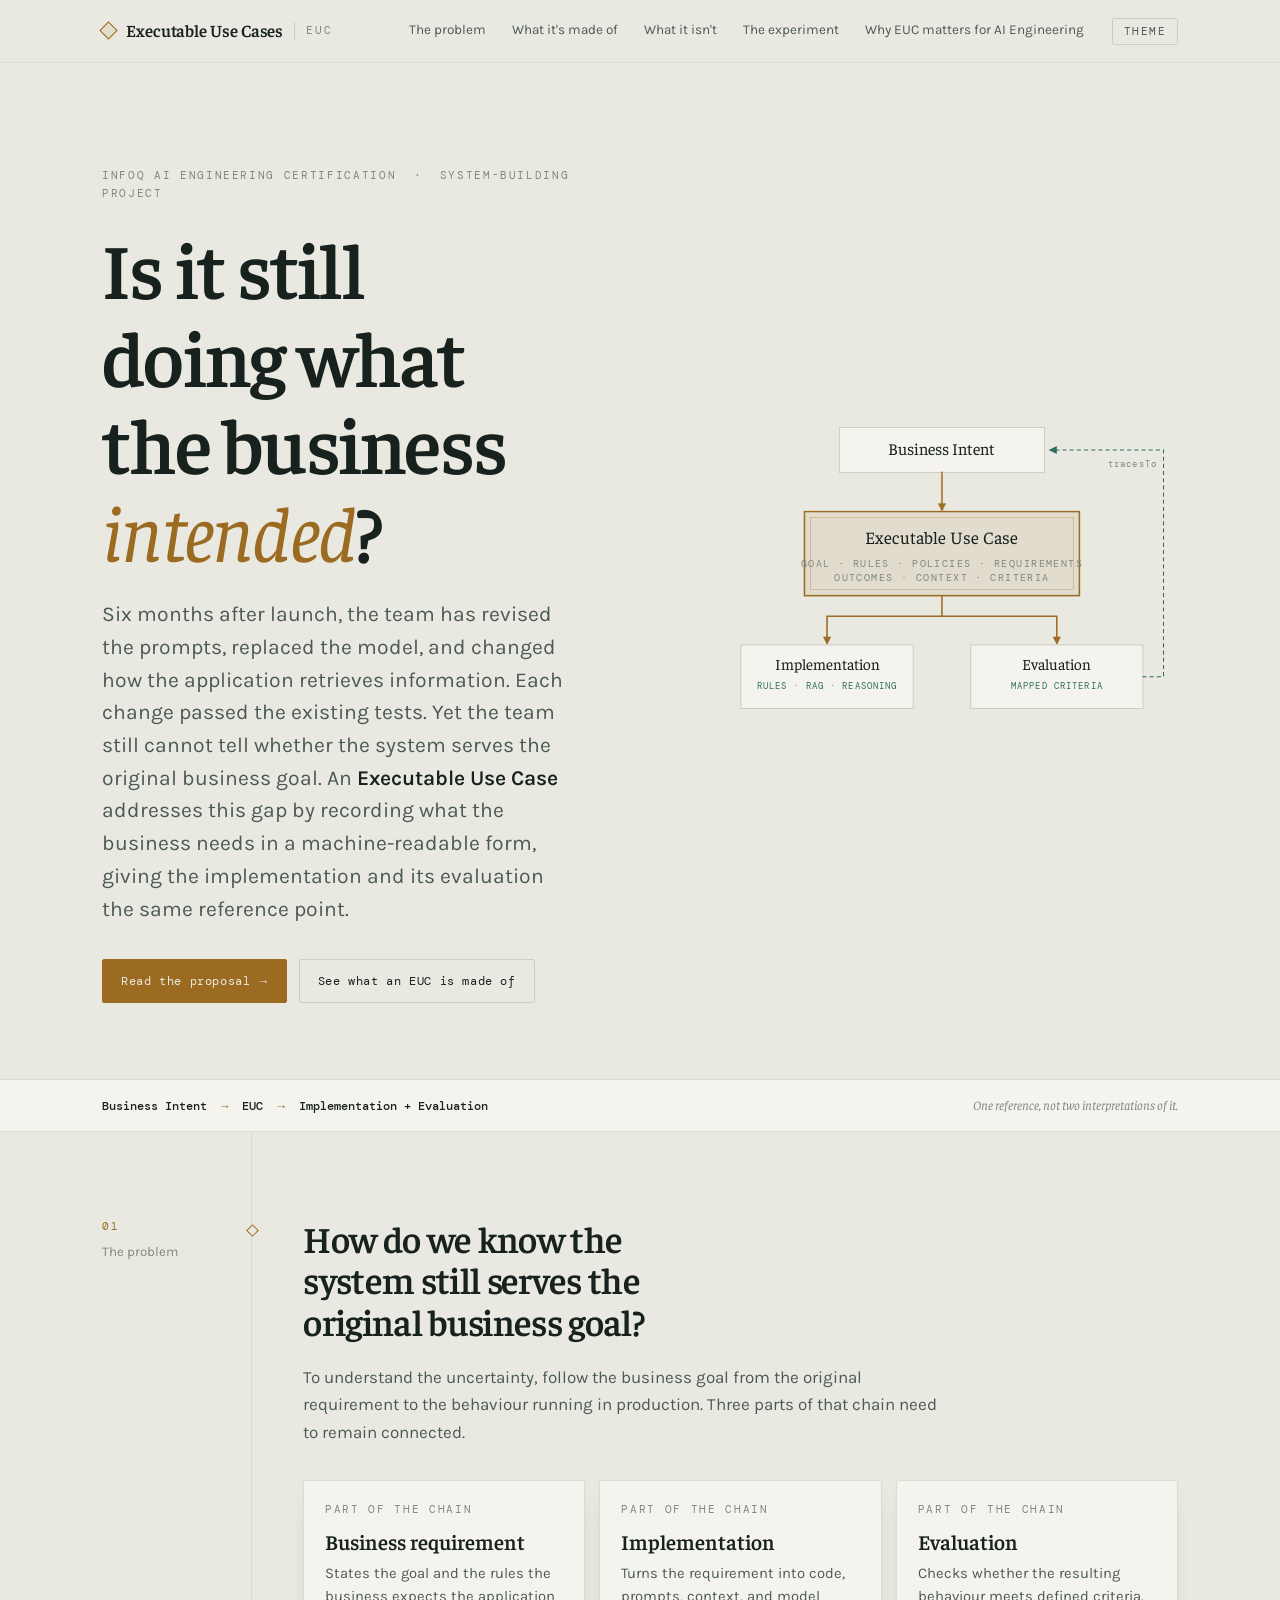
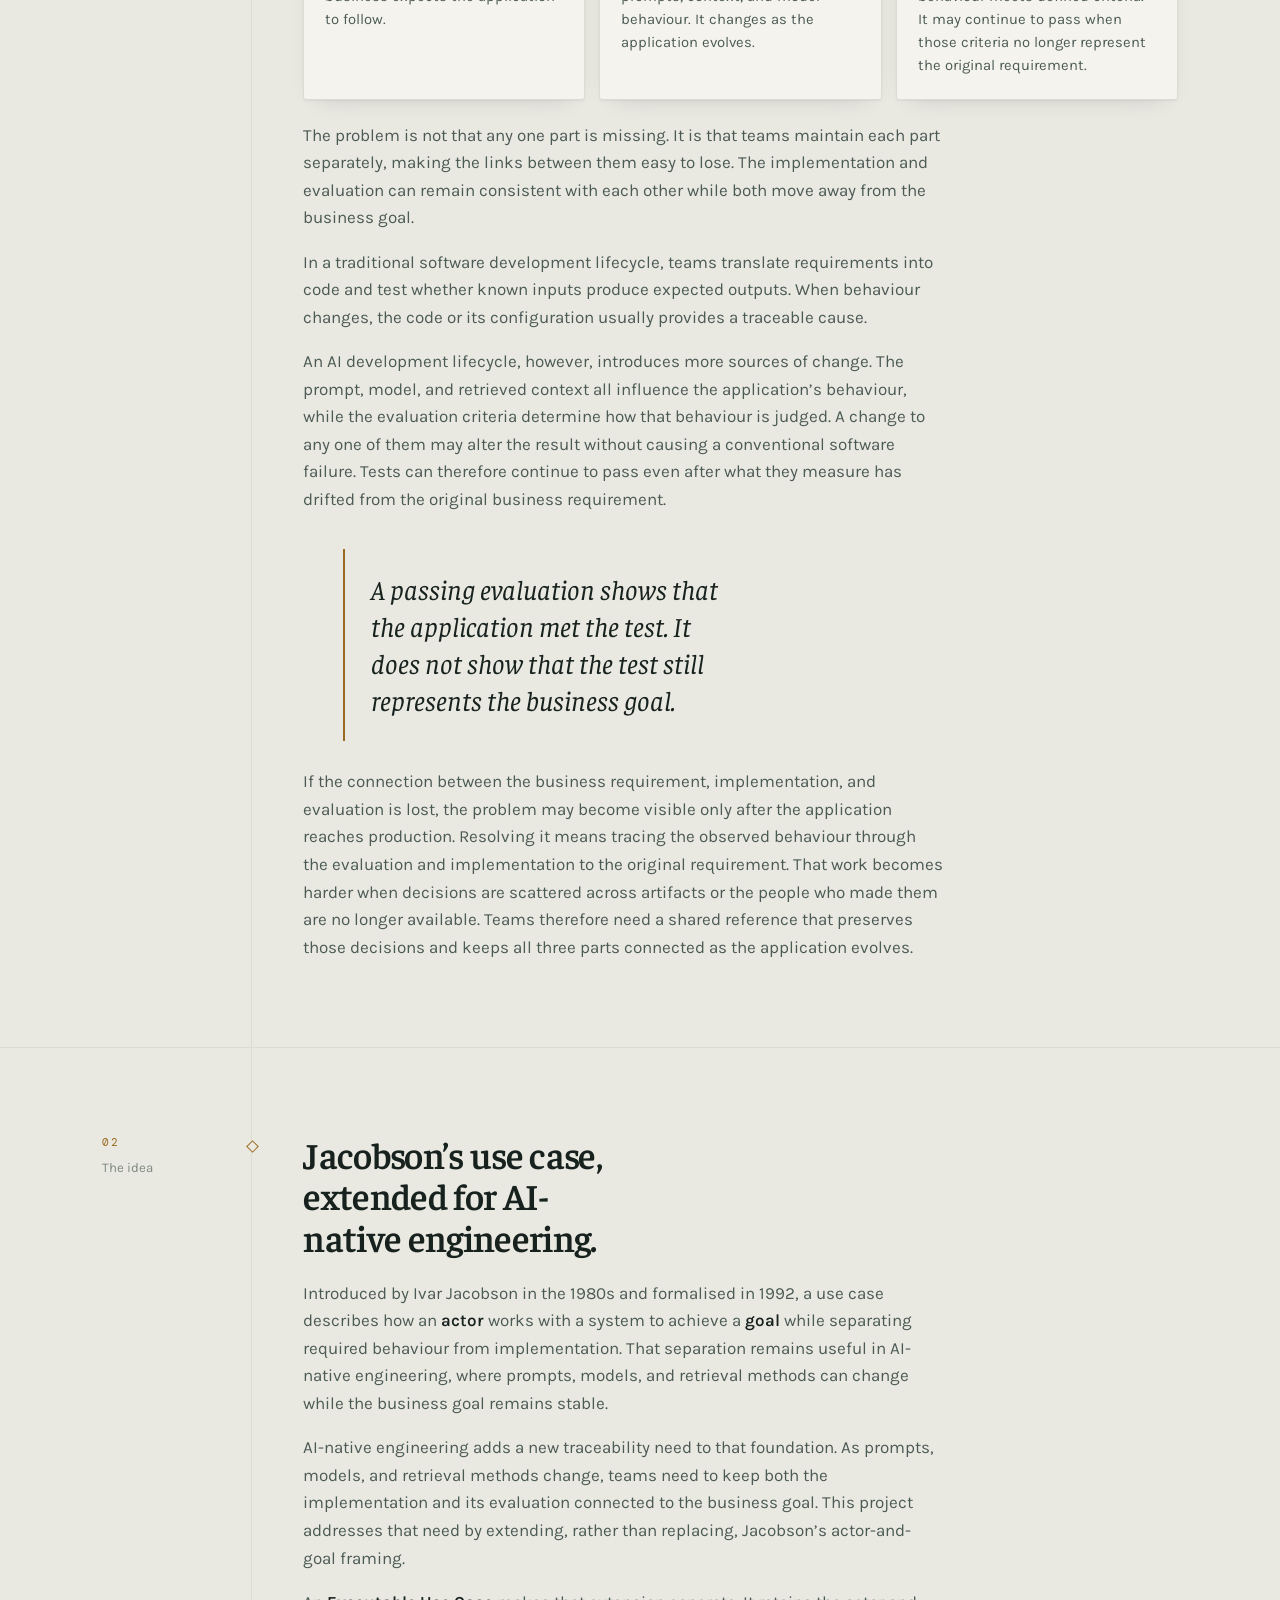
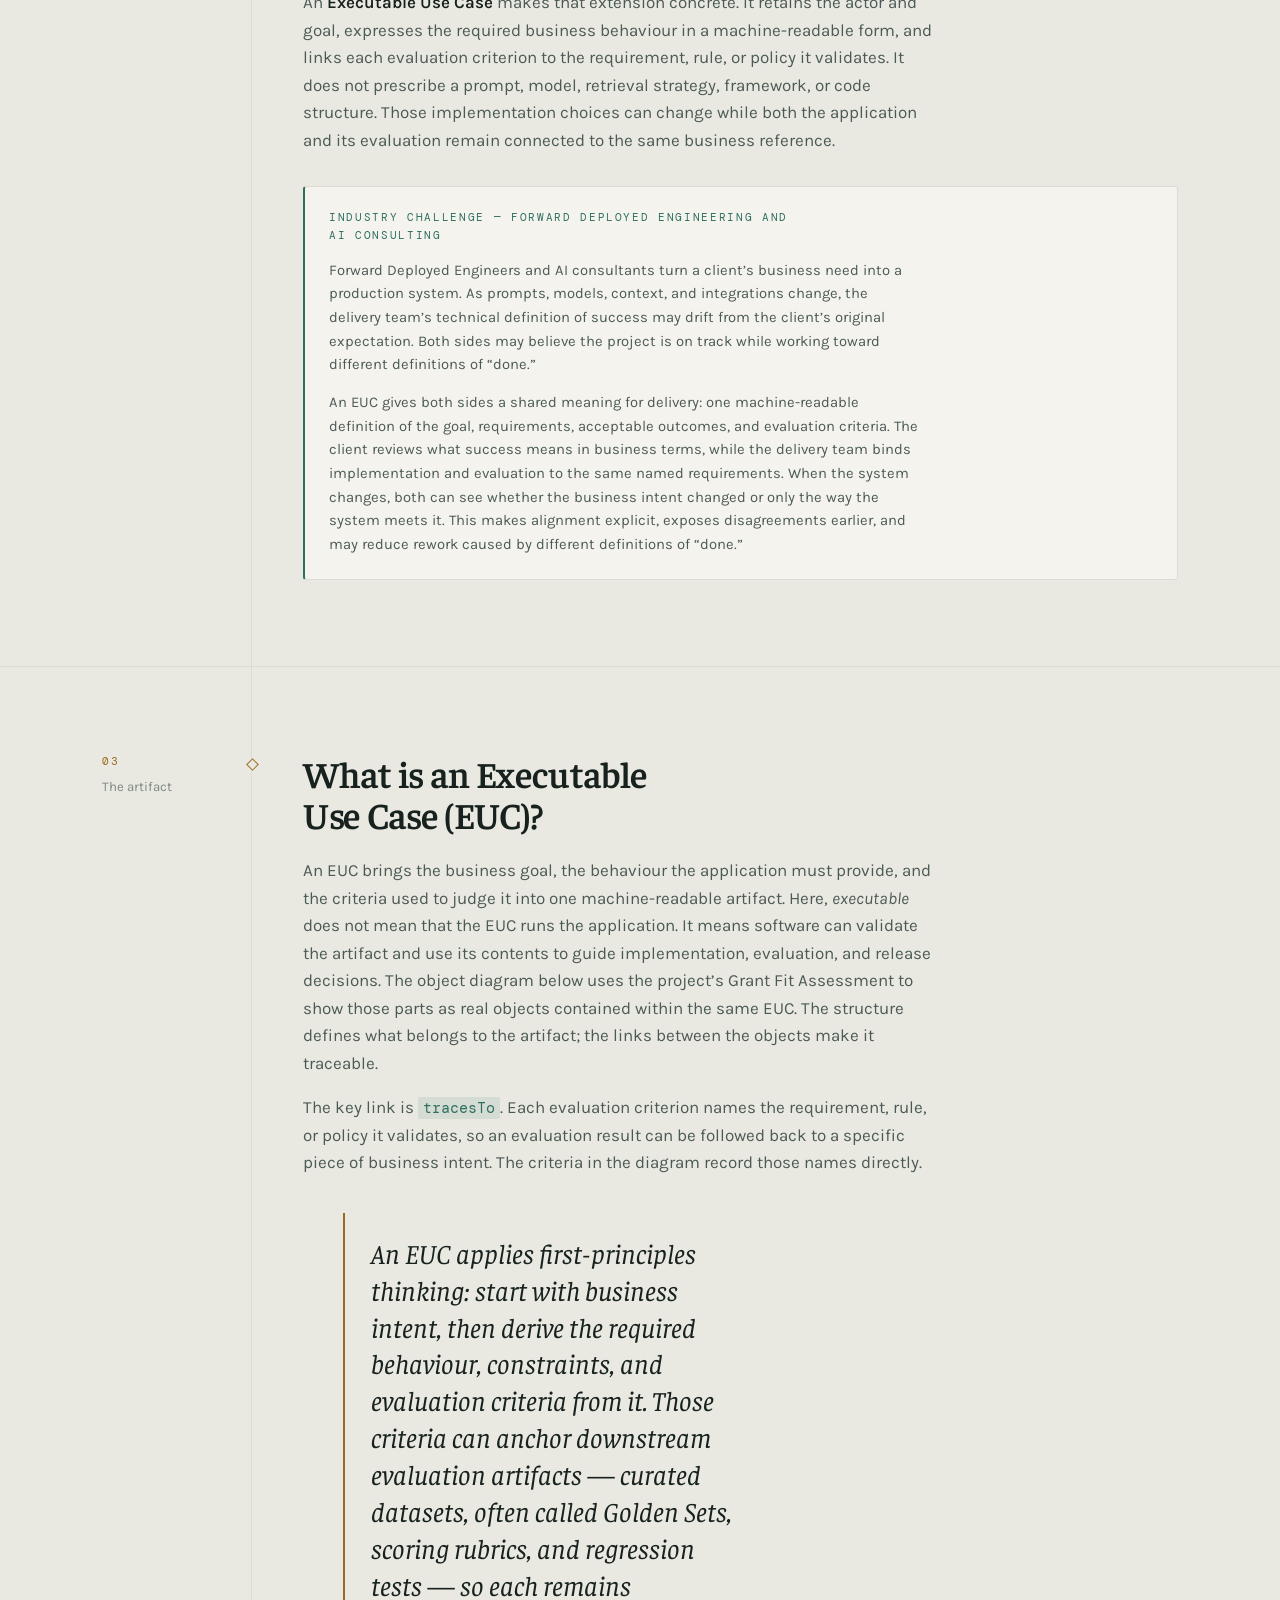
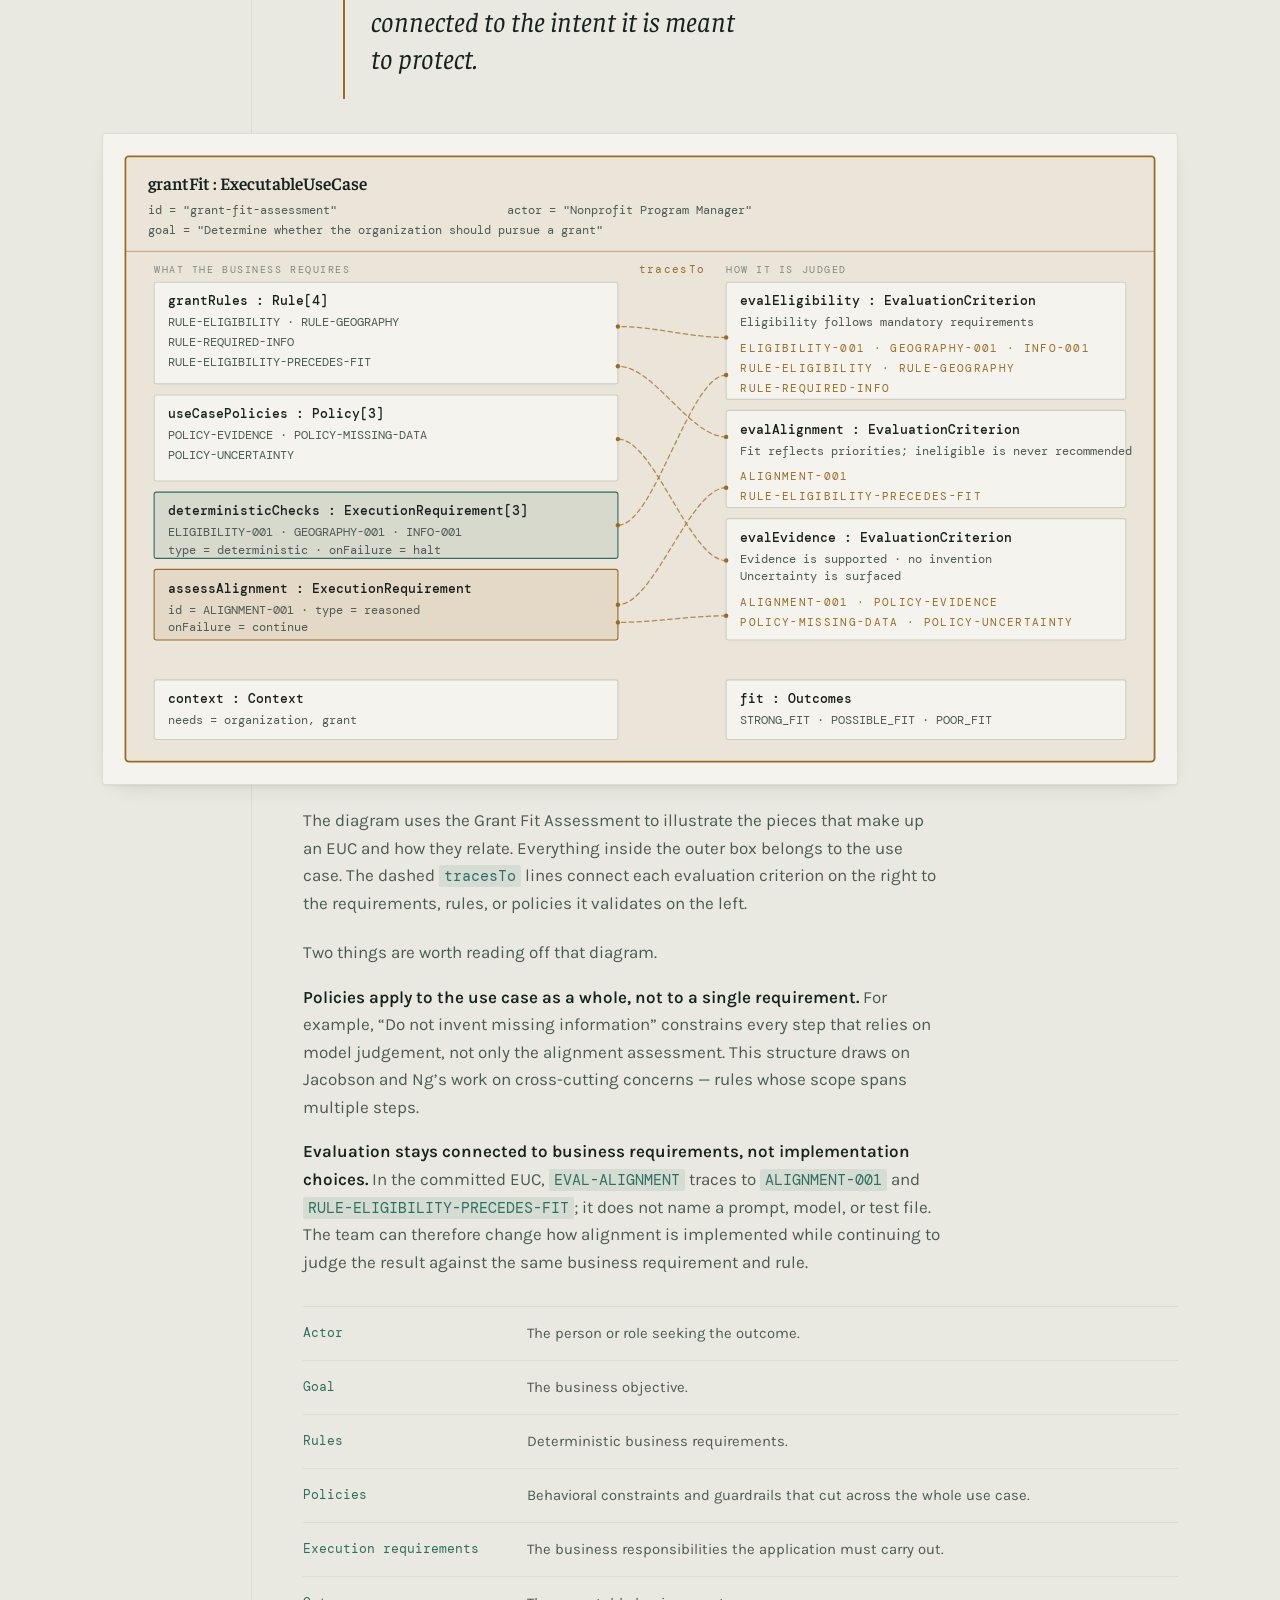
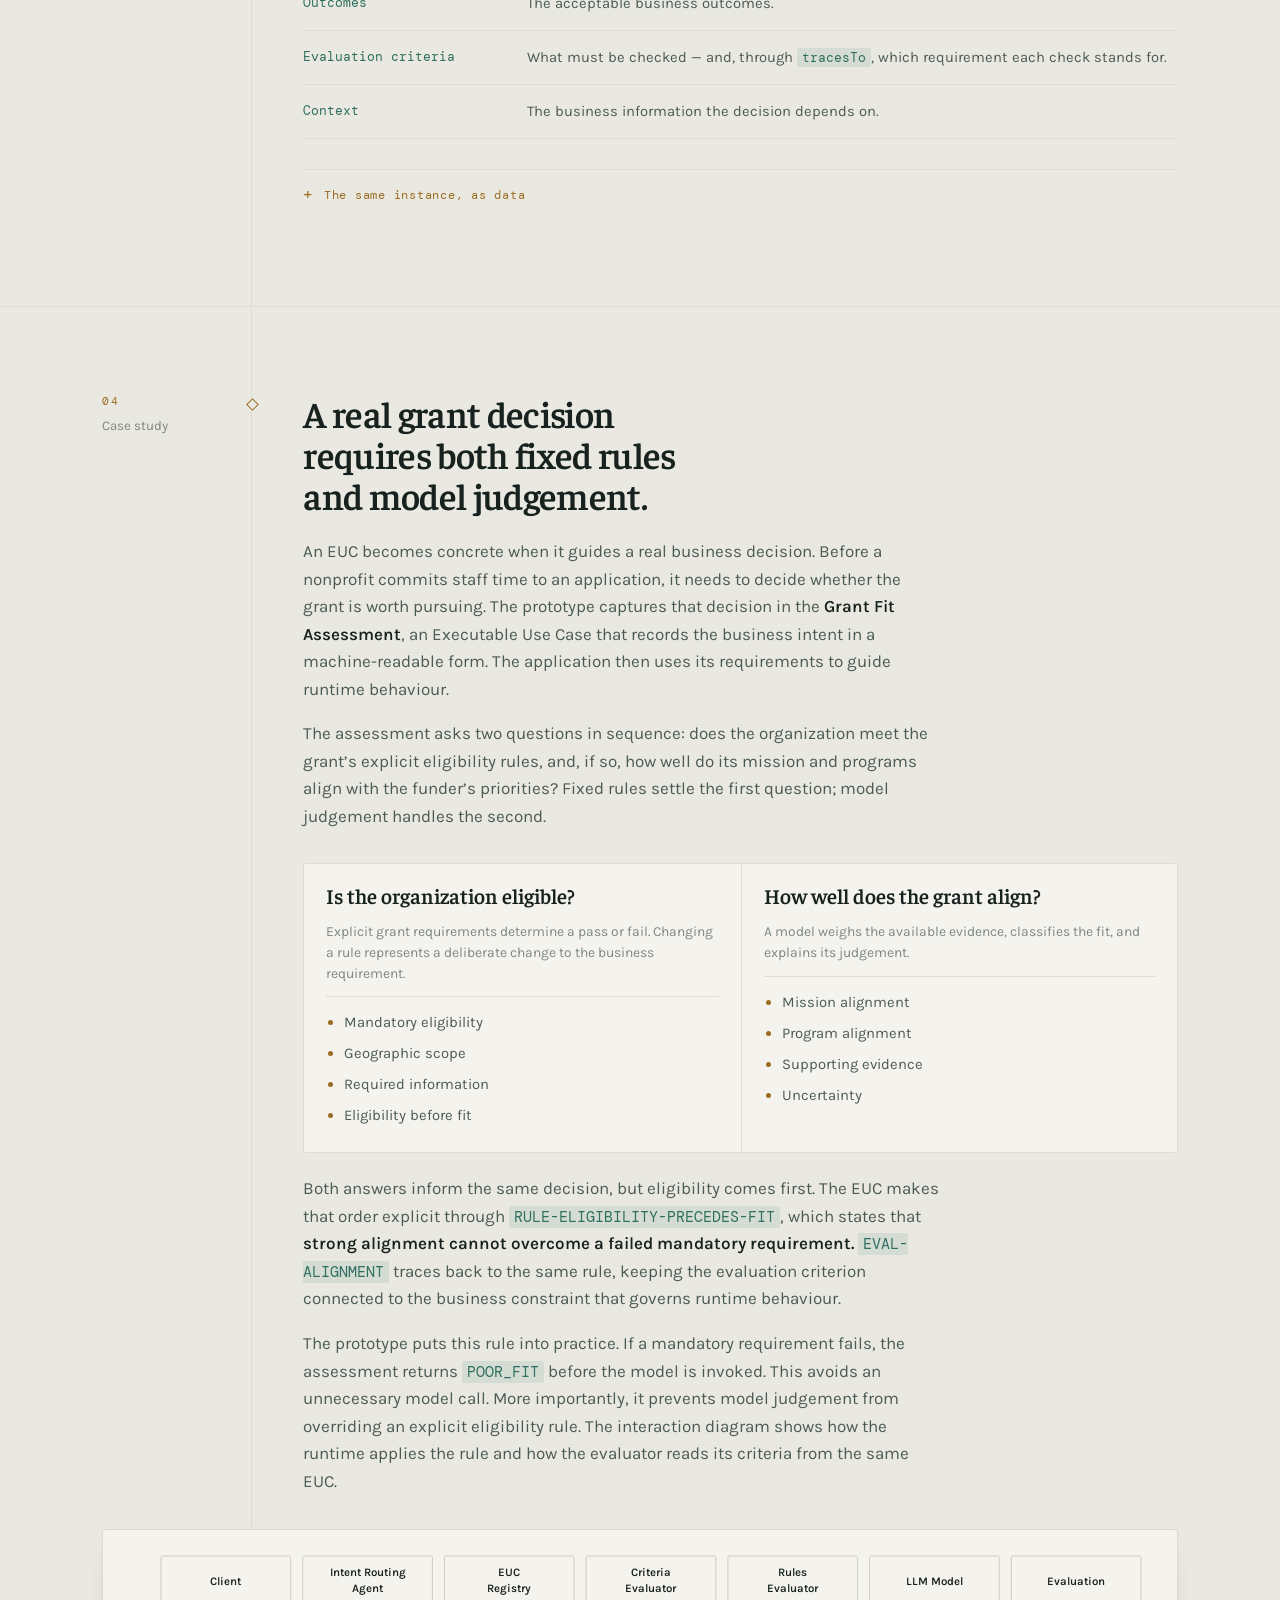
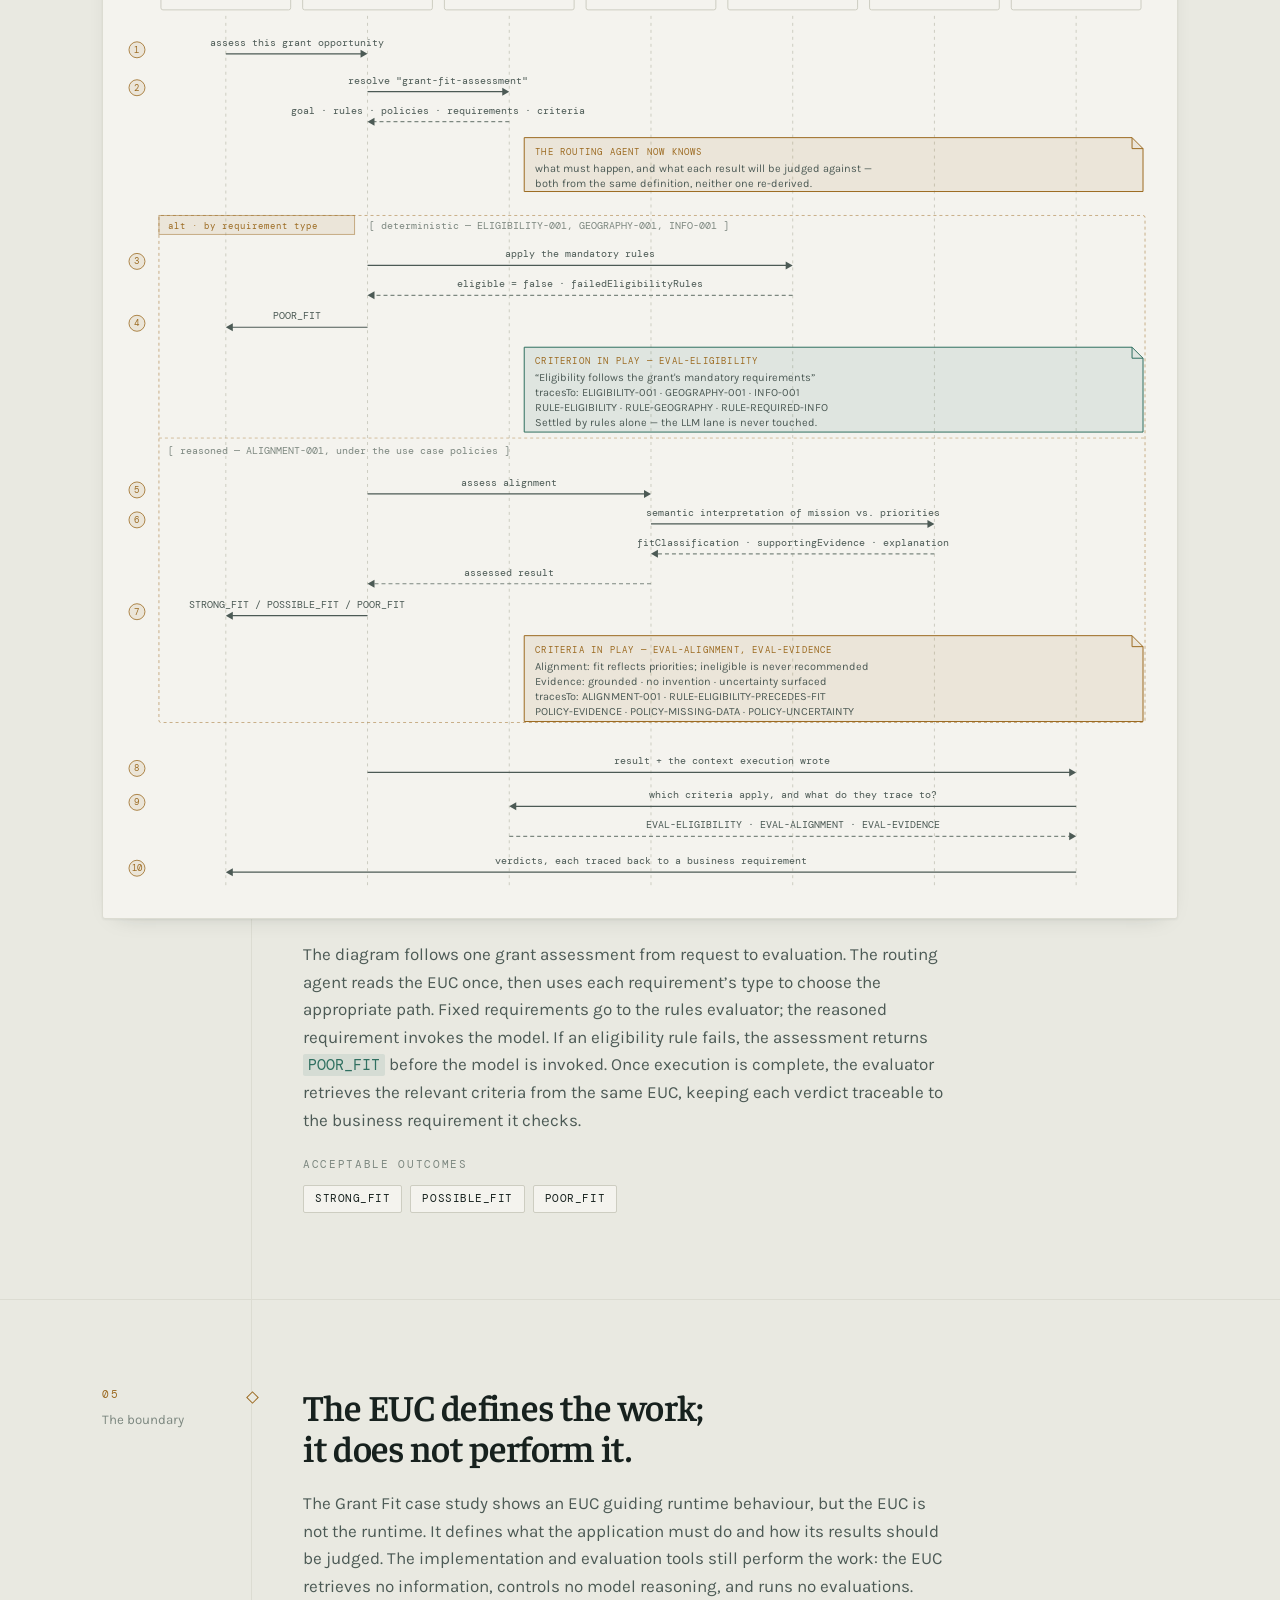
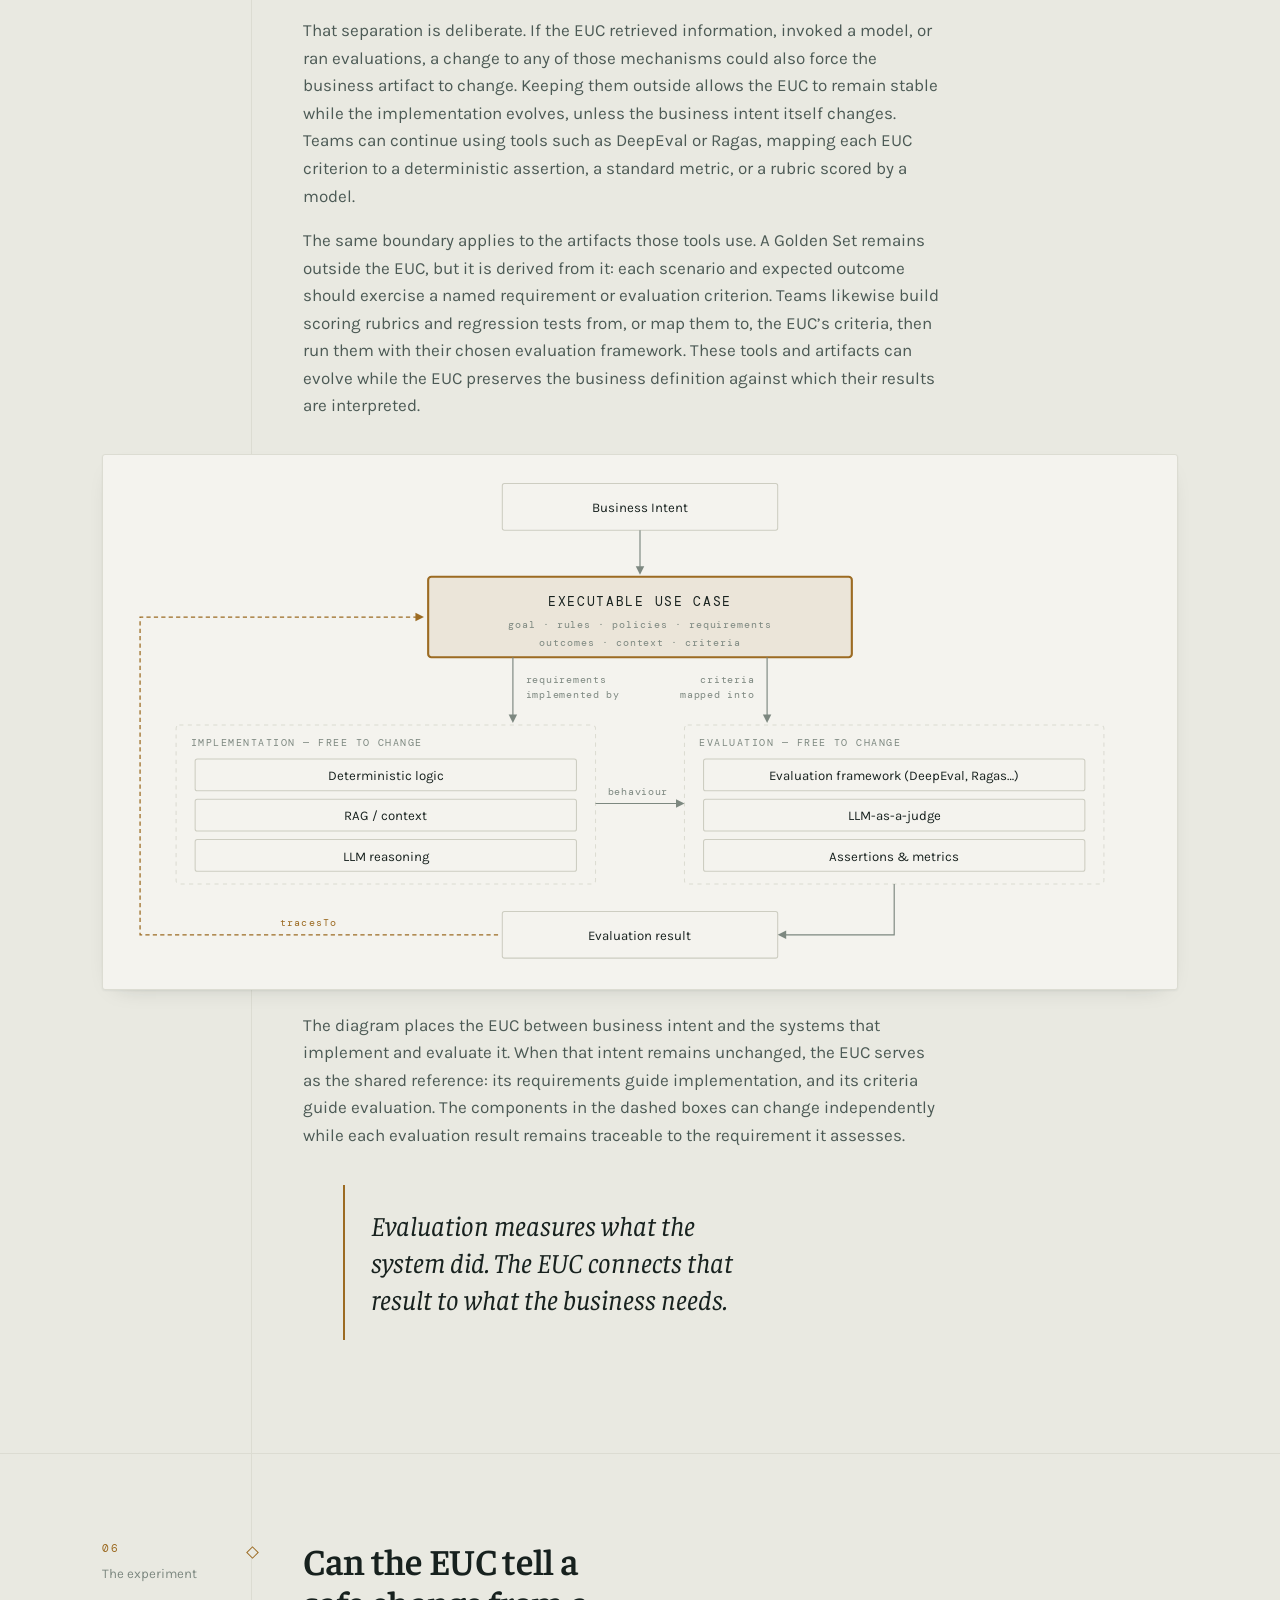
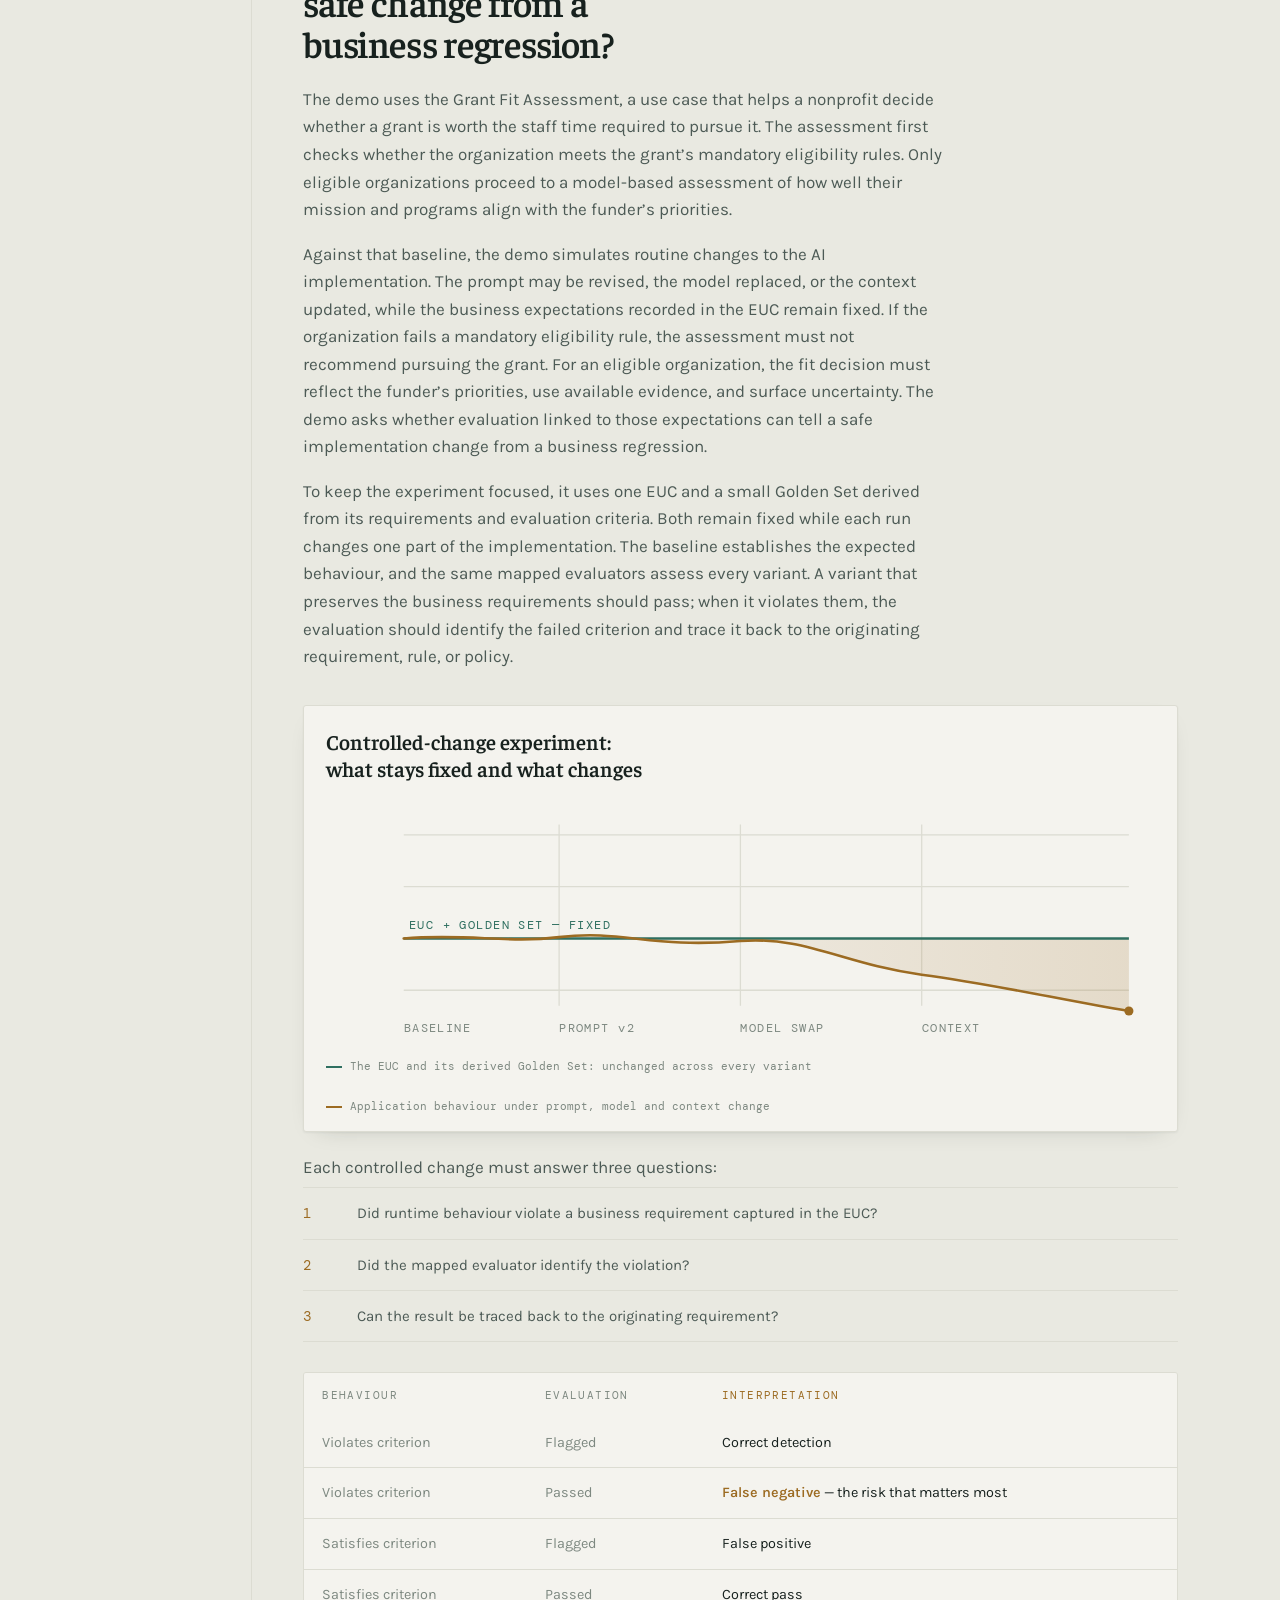
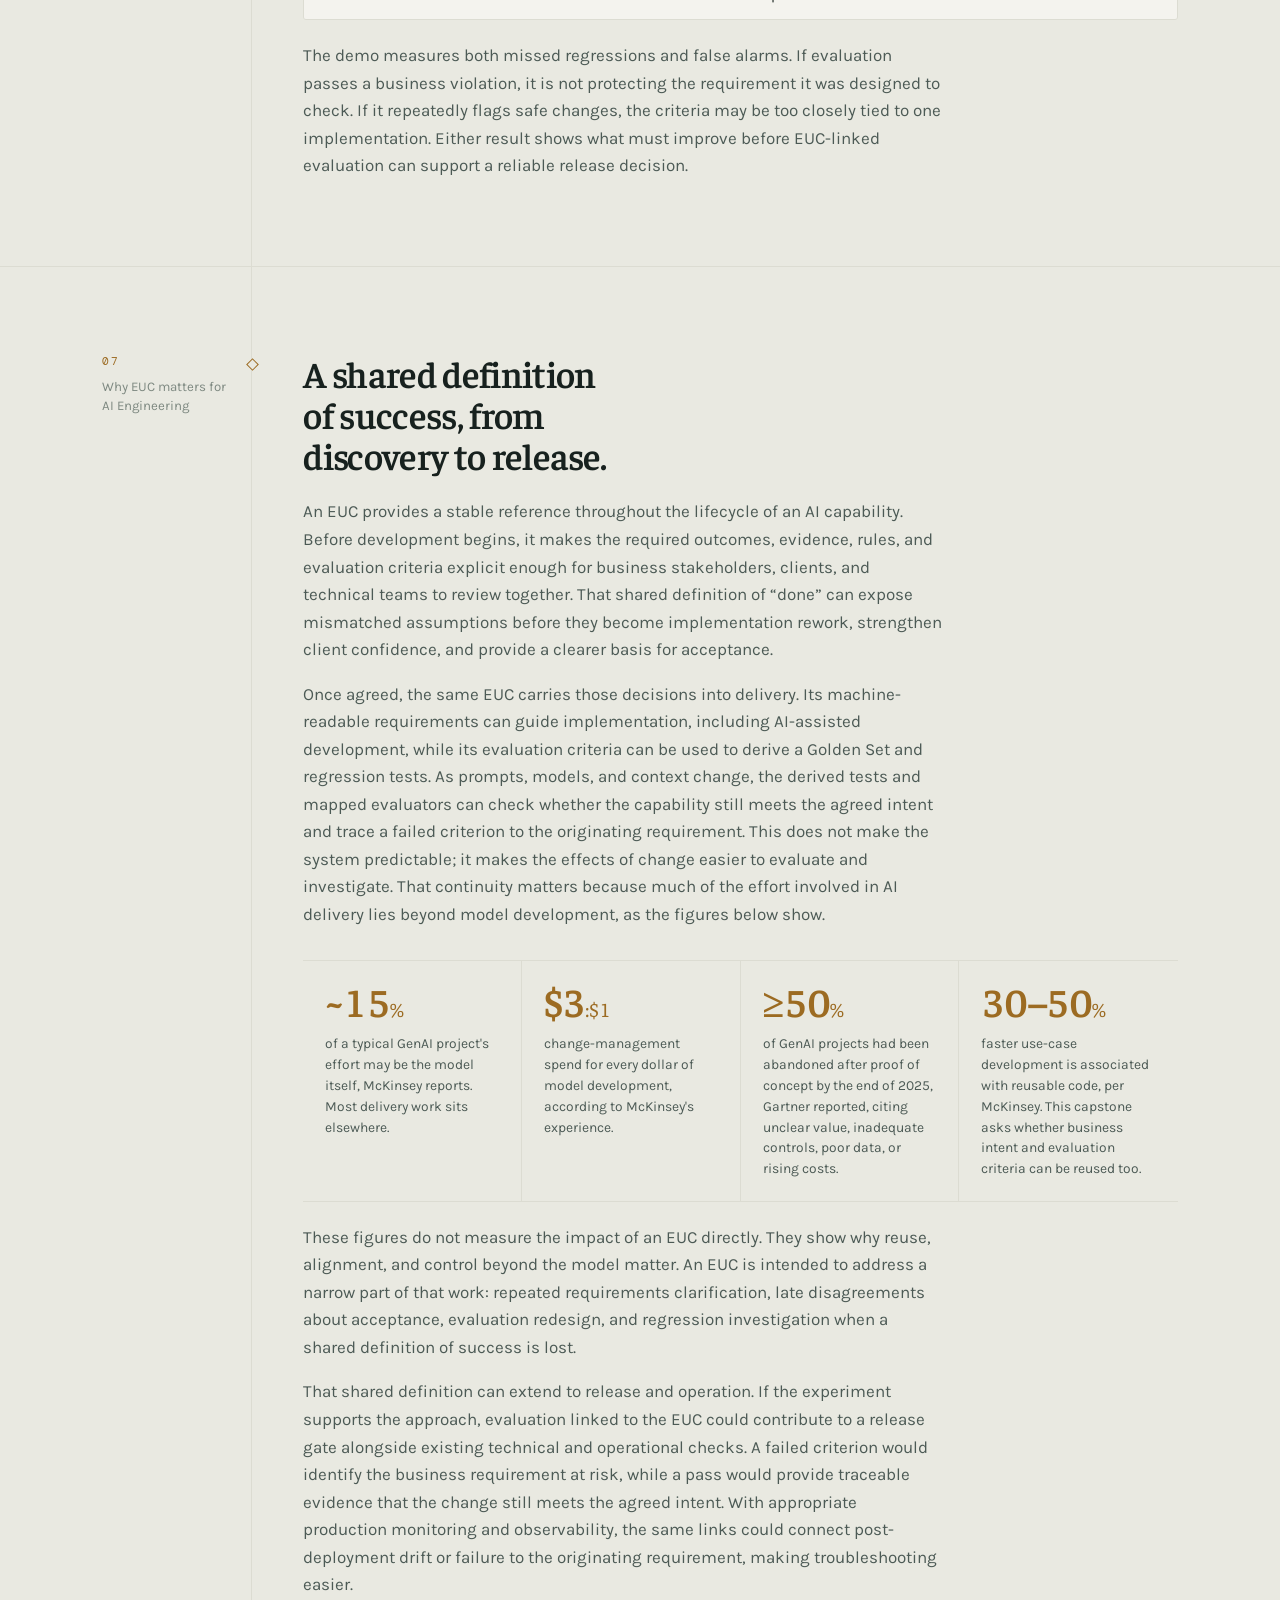
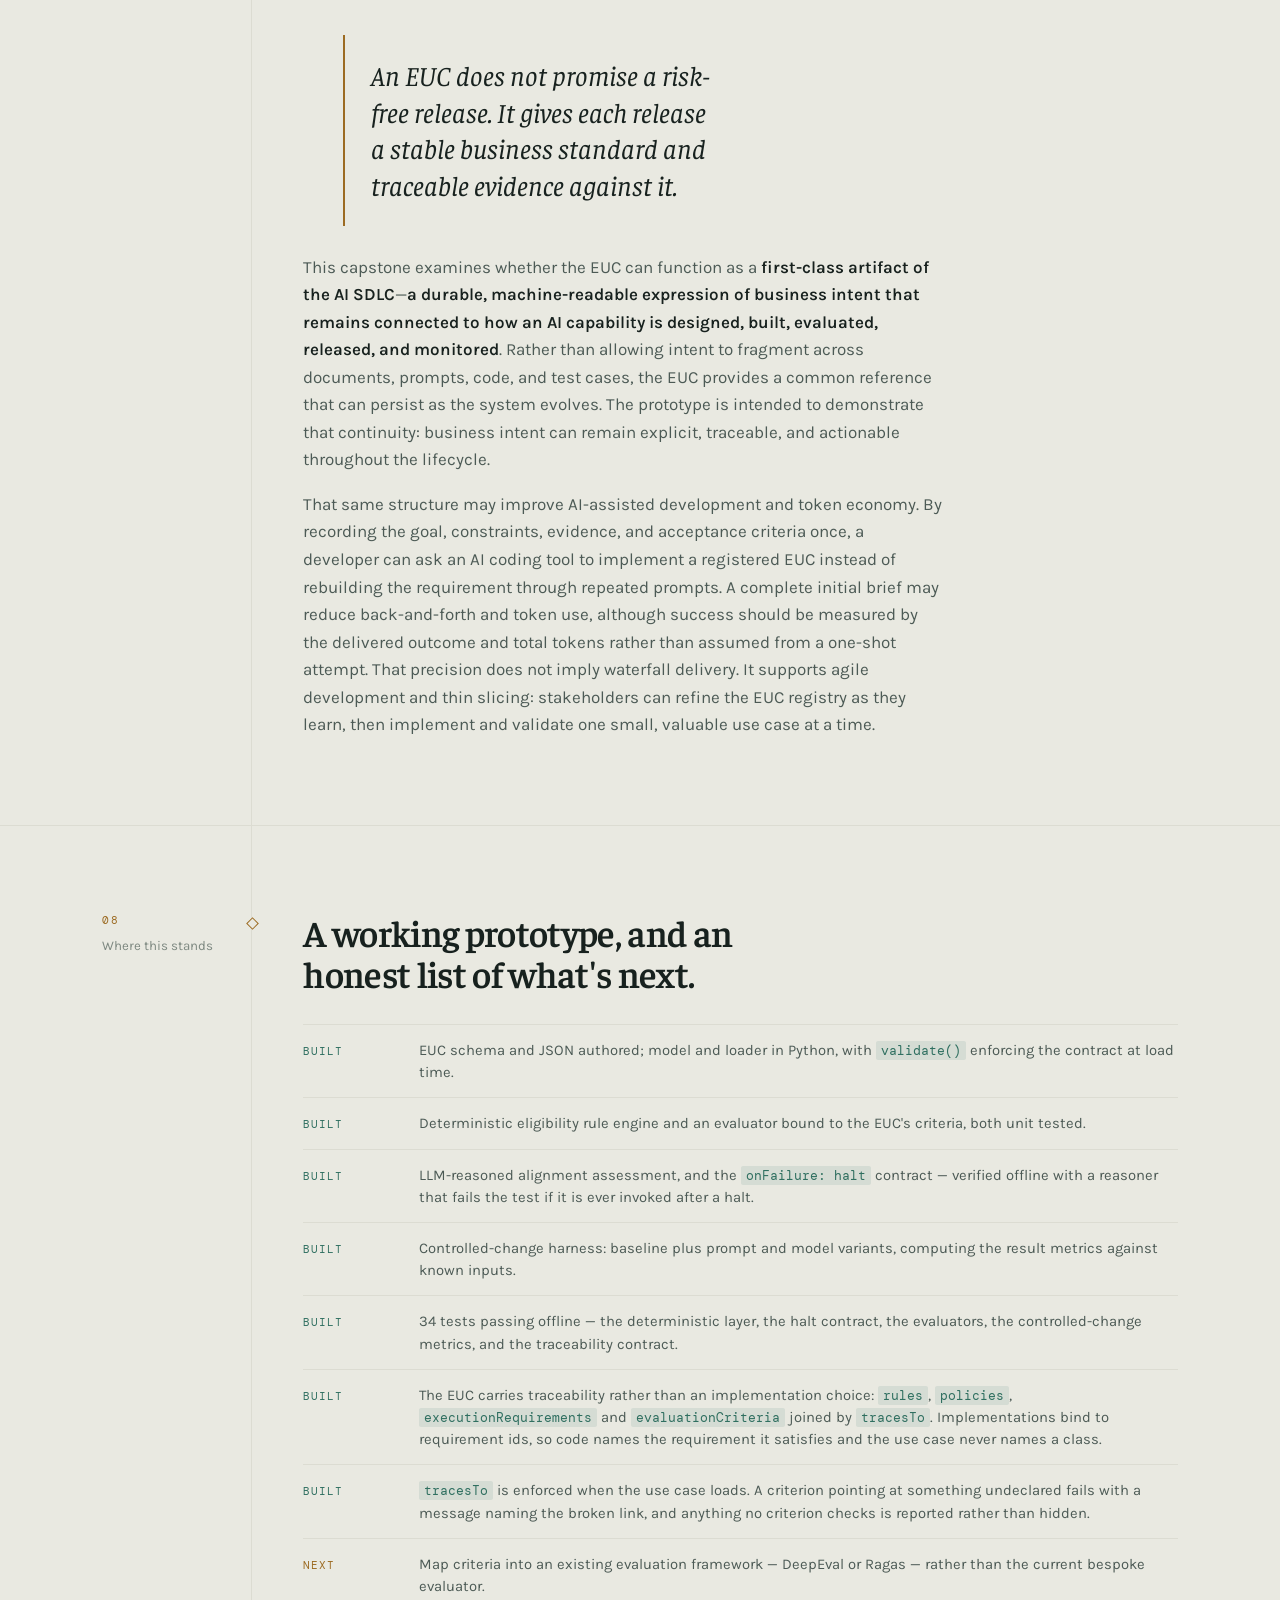
==== commit 24d0073b: "Remove remaining Java references now that the backend is Python CLAUDE.md and site/index.html descri" ====
--- a/site/index.html
+++ b/site/index.html
@@ -1158,7 +1158,7 @@
     <div>
       <h2 class="tagline">A working prototype, and an honest list of what's next.</h2>
       <div class="status">
-        <div class="sitem done"><span class="st">Built</span><p>EUC schema and JSON authored; model and loader in Java, with <code>validate()</code> enforcing the contract at load time.</p></div>
+        <div class="sitem done"><span class="st">Built</span><p>EUC schema and JSON authored; model and loader in Python, with <code>validate()</code> enforcing the contract at load time.</p></div>
         <div class="sitem done"><span class="st">Built</span><p>Deterministic eligibility rule engine and an evaluator bound to the EUC's criteria, both unit tested.</p></div>
         <div class="sitem done"><span class="st">Built</span><p>LLM-reasoned alignment assessment, and the <code>onFailure: halt</code> contract — verified offline with a reasoner that fails the test if it is ever invoked after a halt.</p></div>
         <div class="sitem done"><span class="st">Built</span><p>Controlled-change harness: baseline plus prompt and model variants, computing the result metrics against known inputs.</p></div>
